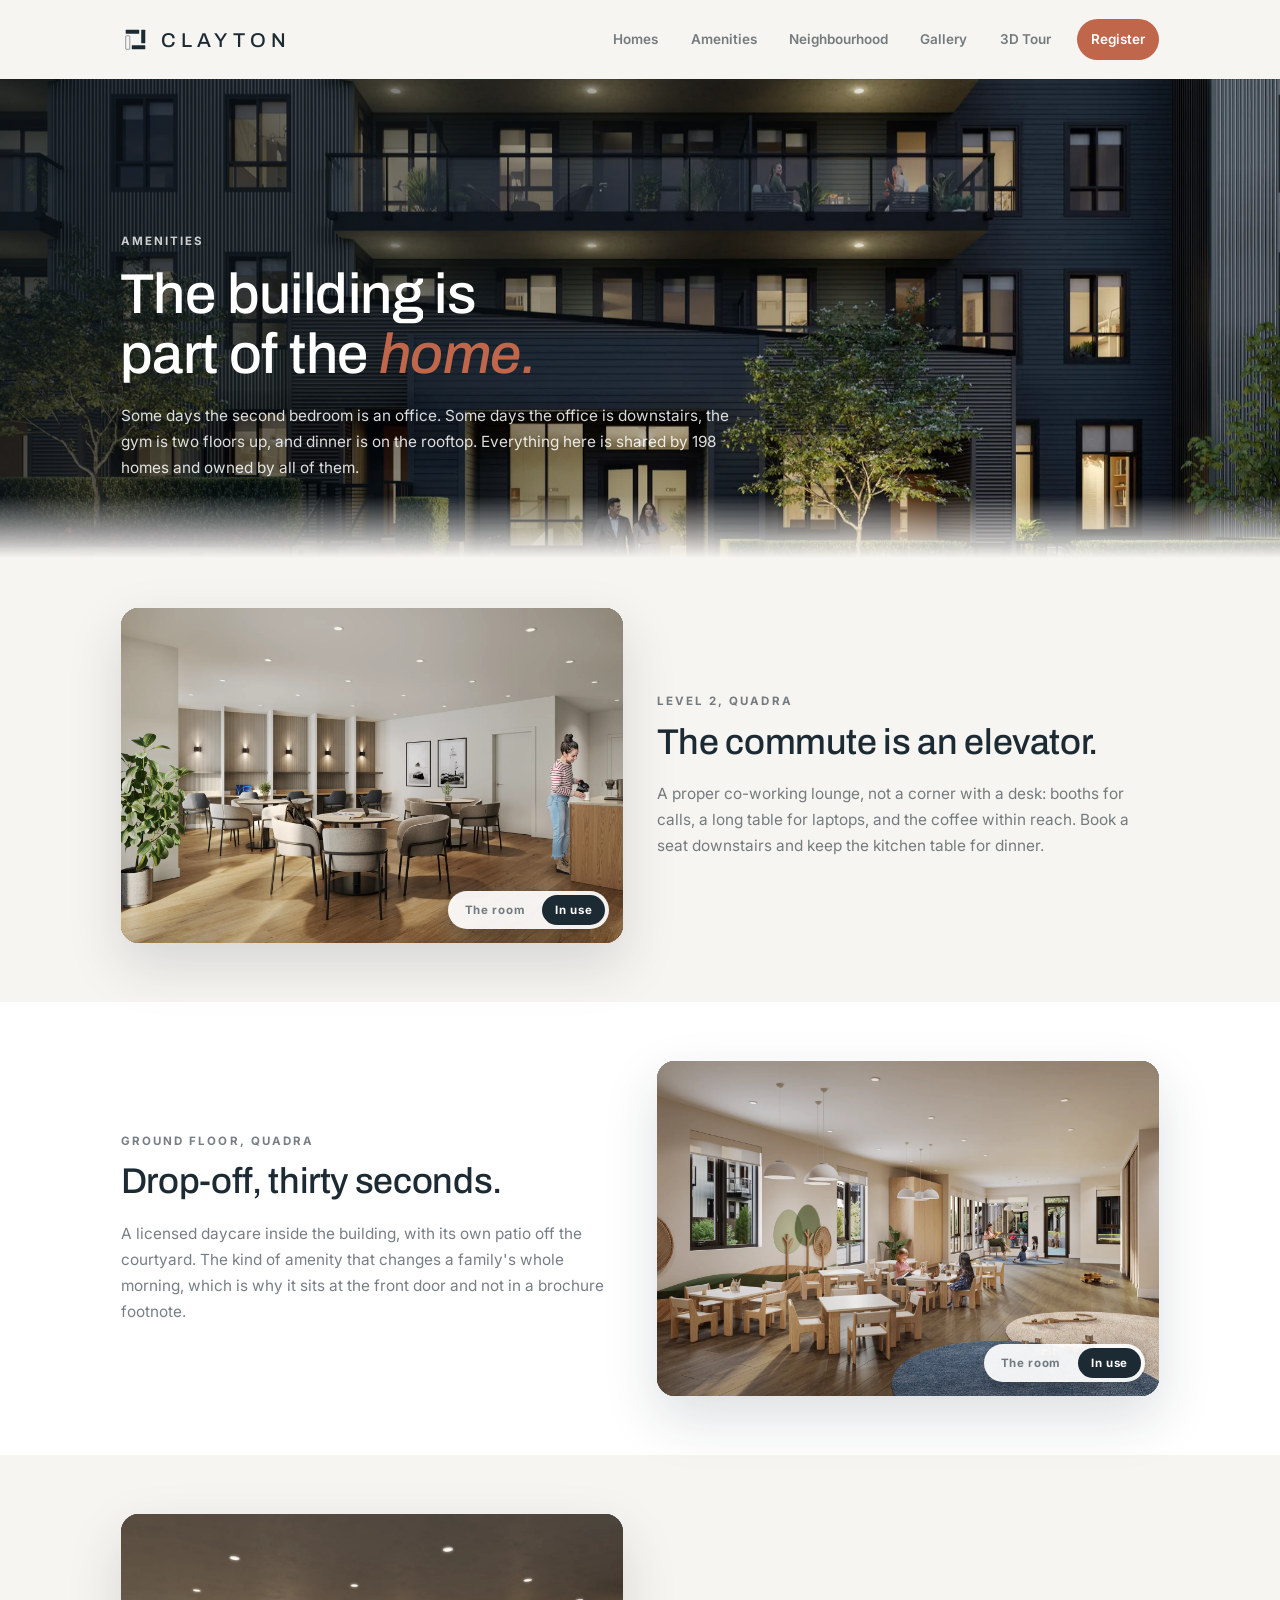
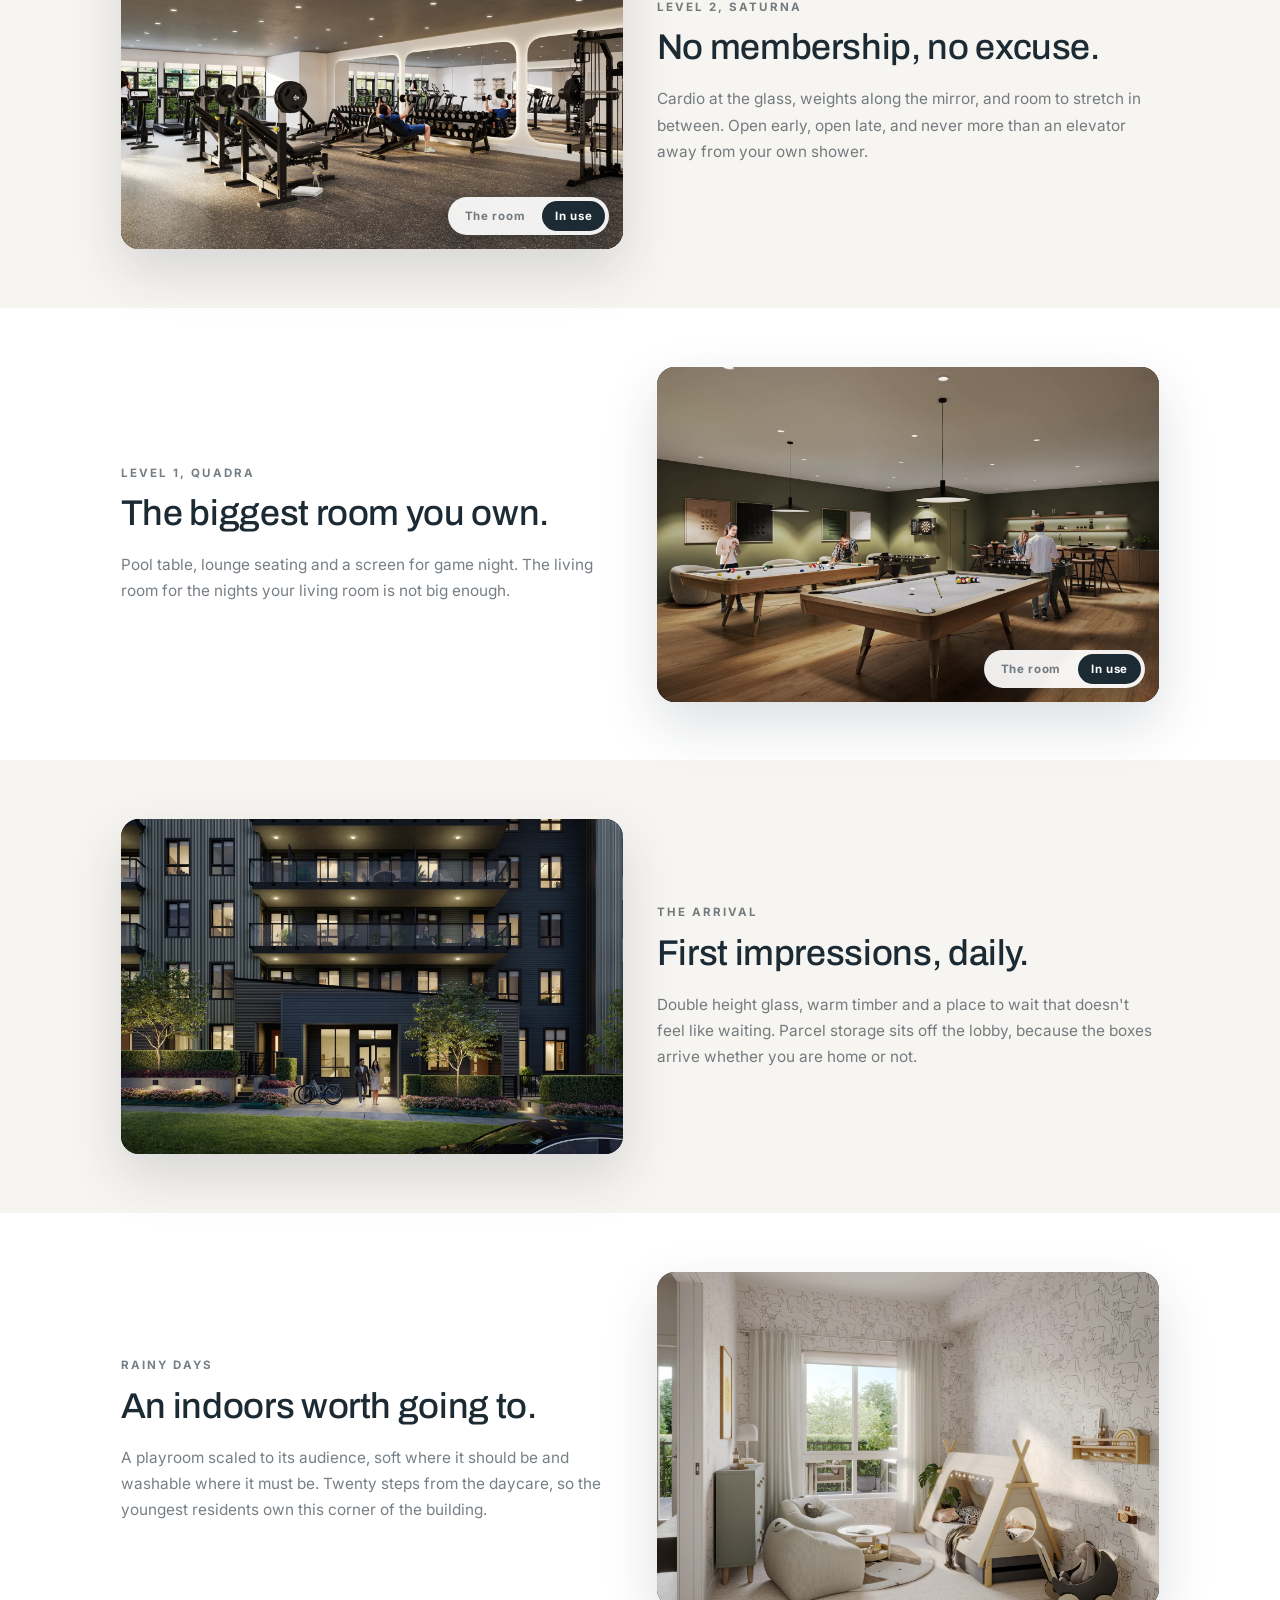
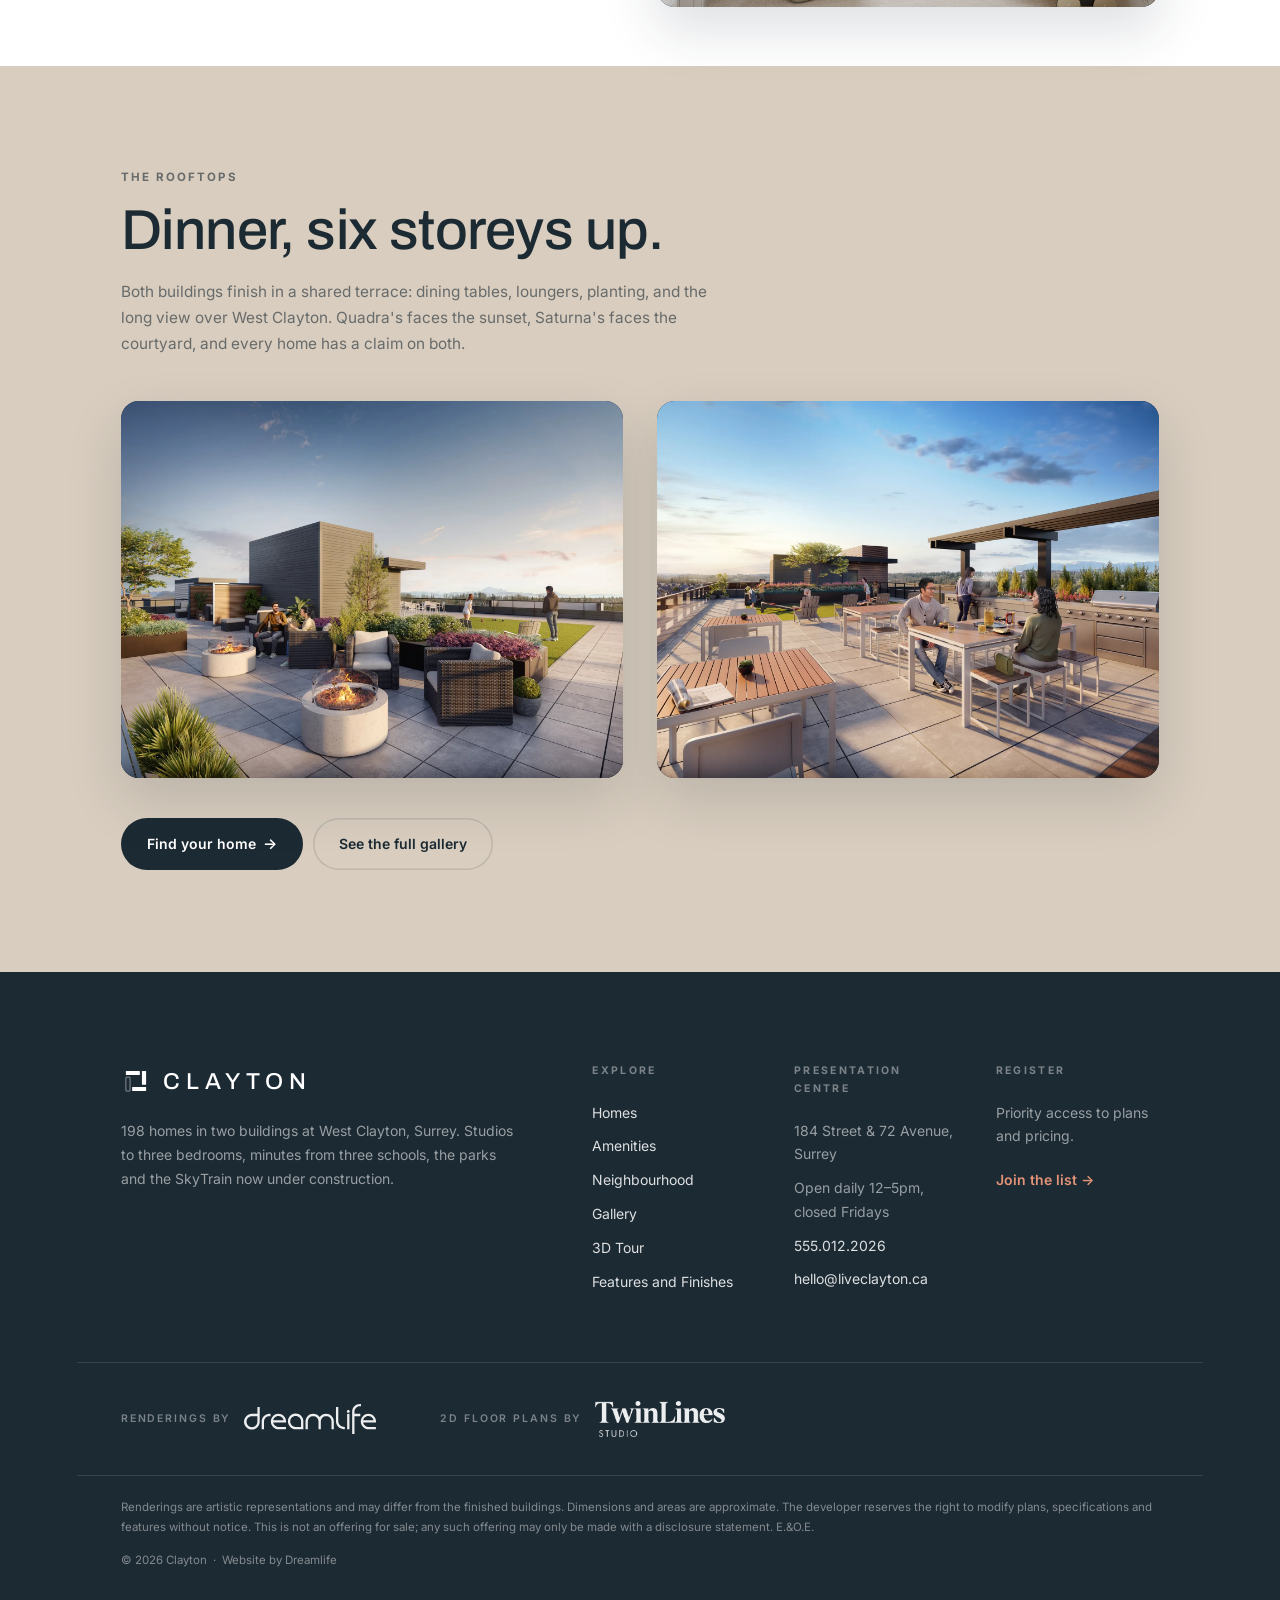
==== amenities.html @ 1366fb82 "Phone: the floorplate comes back, without the writing on it Two fixes in one. The faded aerial was s" ====
<!DOCTYPE html>
<html lang="en">
<head>
<meta charset="utf-8">
<meta name="viewport" content="width=device-width,initial-scale=1">
<title>Amenities | Clayton</title>
<meta name="description" content="Co-working lounge, daycare, fitness studio, games room and two rooftop terraces, all inside Clayton.">
<link rel="preconnect" href="https://fonts.googleapis.com">
<link rel="preconnect" href="https://fonts.gstatic.com" crossorigin>
<link href="https://fonts.googleapis.com/css2?family=Archivo:wght@400;500;600&family=Inter:wght@400;500;600;700&display=swap" rel="stylesheet">
<link rel="stylesheet" href="assets/site.css?v=20260902g">
<link rel="stylesheet" href="assets/anim.css?v=20260902g">
<style>
.pagehead{padding:clamp(44px,6vw,80px) 0 0}

/* ---- an amenity band ----
   Image on one side, words on the other, sides alternating so the page breathes.
   Where the render exists with and without people, a switch sits on the image:
   the empty room shows the architecture, the peopled one shows the life, and a
   buyer wants both answers. */
.am{padding-block:clamp(36px,4.6vw,64px)}
.am .grid2{align-items:center}
.am.flip .grid2>figure{order:2}
.am figure{margin:0;position:relative}
.am figure img{width:100%;aspect-ratio:3/2;object-fit:cover;display:block}
.am figure .b{position:absolute;inset:0;opacity:0;transition:opacity .45s ease}
.am figure.peopled .b{opacity:1}
.pswitch{position:absolute;right:14px;bottom:14px;z-index:2;display:inline-flex;gap:4px;
         background:rgba(255,255,255,.92);border-radius:999px;padding:4px;
         box-shadow:0 6px 20px rgba(12,20,26,.3)}
.pswitch button{border:0;background:transparent;cursor:pointer;font-family:'Inter',sans-serif;
                font-size:11.5px;font-weight:700;letter-spacing:.06em;color:var(--muted);
                padding:8px 13px;border-radius:999px;transition:background .25s ease,color .25s ease}
.pswitch button.on{background:var(--ink);color:#fff}
.am h2{font-size:clamp(24px,2.8vw,44px);line-height:1.1;margin:12px 0 0}
.am p{max-width:52ch}
@media(max-width:900px){.am.flip .grid2>figure{order:0}}
.am figure img{cursor:zoom-in}

/* ---- the paired lightbox ----
   Same dark room as the shared lightbox, but the stage holds both images of a
   pair stacked, with the same switch riding along, so the big view answers the
   same two questions as the small one. */
.pairbox{position:relative;max-width:min(94vw,1560px)}
.pairbox img{max-width:100%;max-height:calc(100vh - 170px);width:auto;height:auto;
             border-radius:8px;box-shadow:0 30px 80px rgba(0,0,0,.5);cursor:default}
.pairbox .pb{position:absolute;inset:0;opacity:0;transition:opacity .45s ease}
.pairbox.peopled .pb{opacity:1}
.pairbox .pswitch{right:16px;bottom:16px}
</style>
<script>
/* Which parts of this page the motion layer should take over. Heroes keep
   their own entrance, so the splitter is told to leave them alone. */
window.AX_CONFIG = {
  heads: "h1, h2, .title",
  skip:  ".hero-copy, .ax-skip, .lb, .vr-plan, .viewer",
  figs:  ".frame, .am figure, .tile",
  stats: ".stat b",
  ups:   "[data-up]",
  lifts: ".door, .bcard, .walk, .vr-card",
  curtain: false
};
</script>
</head>
<body>
<!-- shared page head and nav, spliced into each page by the build step so the
     markup stays identical everywhere without a template engine -->
<nav class="nav static">
  <div class="nav-in">
    <a class="brand" href="index.html">
      <svg viewBox="0 0 86 86" fill="currentColor" aria-hidden="true">
        <rect x="14" y="14" width="40" height="12" rx="1.5"/>
        <rect x="60" y="14" width="12" height="40" rx="1.5"/>
        <rect x="32" y="60" width="40" height="12" rx="1.5"/>
        <rect x="14" y="32" width="12" height="40" rx="1.5"
              fill="none" stroke="currentColor" stroke-width="2.4" opacity=".55"/>
      </svg>
      CLAYTON
    </a>
    <div class="nav-links">
      <a href="homes.html">Homes</a>
      <a href="amenities.html">Amenities</a>
      <a href="neighbourhood.html">Neighbourhood</a>
      <a href="gallery.html">Gallery</a>
      <a href="tour.html">3D Tour</a>
      <a class="cta" href="index.html#register">Register</a>
    </div>
    <button class="navbtn" id="navBtn" type="button"
            aria-expanded="false" aria-controls="navMenu" aria-label="Menu"><span></span><span></span></button>
  </div>
  <div class="navmenu" id="navMenu">
    <a href="homes.html">Homes</a>
    <a href="amenities.html">Amenities</a>
    <a href="neighbourhood.html">Neighbourhood</a>
    <a href="gallery.html">Gallery</a>
    <a href="tour.html">3D Tour</a>
    <p class="m-foot">Presentation Centre<br>184 Street &amp; 72 Avenue, Surrey<br>
       Open daily 12&ndash;5pm, closed Fridays</p>
  </div>
</nav>

<header class="pagehead has-media">
  <div class="ph-media" data-par="0.16"><img src="assets/img/Clayton_Lobby_fr.webp?v=20260902g" alt="The lobby at Clayton"></div>
  <div class="ph-veil"></div>
  <div class="wrap ph-in">
    <div class="kicker">Amenities</div>
    <h1 class="title display">The building is<br>part of the <i>home.</i></h1>
    <p class="lead reveal d2">Some days the second bedroom is an office. Some days the office is
       downstairs, the gym is two floors up, and dinner is on the rooftop. Everything here is
       shared by 198 homes and owned by all of them.</p>
  </div>
</header>

<!-- co-working -->
<section class="am" style="padding-top:clamp(30px,4vw,50px)">
  <div class="wrap grid2">
    <figure class="frame reveal peopled" data-pair>
      <img class="a" src="assets/img/Clayton_CoWorking_fr.webp?v=20260902g" alt="The co-working lounge" loading="lazy">
      <img class="b" src="assets/img/Clayton_CoWorking_fr_people.webp?v=20260902g" alt="The co-working lounge in use">
      <div class="pswitch" role="group" aria-label="Show the room with or without people">
        <button type="button" data-mode="empty">The room</button>
        <button type="button" class="on" data-mode="people">In use</button>
      </div>
    </figure>
    <div>
      <div class="kicker reveal">Level 2, Quadra</div>
      <h2 class="display reveal d1">The commute is an elevator.</h2>
      <p class="lead reveal d2">A proper co-working lounge, not a corner with a desk: booths for
         calls, a long table for laptops, and the coffee within reach. Book a seat downstairs
         and keep the kitchen table for dinner.</p>
    </div>
  </div>
</section>

<!-- daycare -->
<section class="am flip" style="background:#fff">
  <div class="wrap grid2">
    <figure class="frame reveal peopled" data-pair>
      <img class="a" src="assets/img/Clayton_Daycare_fr.webp?v=20260902g" alt="The daycare" loading="lazy">
      <img class="b" src="assets/img/Clayton_Daycare_fr_people.webp?v=20260902g" alt="The daycare in use">
      <div class="pswitch" role="group" aria-label="Show the room with or without people">
        <button type="button" data-mode="empty">The room</button>
        <button type="button" class="on" data-mode="people">In use</button>
      </div>
    </figure>
    <div>
      <div class="kicker reveal">Ground floor, Quadra</div>
      <h2 class="display reveal d1">Drop-off, thirty seconds.</h2>
      <p class="lead reveal d2">A licensed daycare inside the building, with its own patio off
         the courtyard. The kind of amenity that changes a family's whole morning, which is why
         it sits at the front door and not in a brochure footnote.</p>
    </div>
  </div>
</section>

<!-- fitness -->
<section class="am">
  <div class="wrap grid2">
    <figure class="frame reveal peopled" data-pair>
      <img class="a" src="assets/img/Clayton_Fitness_fr.webp?v=20260902g" alt="The fitness studio" loading="lazy">
      <img class="b" src="assets/img/Clayton_Fitness_fr_people.webp?v=20260902g" alt="The fitness studio in use">
      <div class="pswitch" role="group" aria-label="Show the room with or without people">
        <button type="button" data-mode="empty">The room</button>
        <button type="button" class="on" data-mode="people">In use</button>
      </div>
    </figure>
    <div>
      <div class="kicker reveal">Level 2, Saturna</div>
      <h2 class="display reveal d1">No membership, no excuse.</h2>
      <p class="lead reveal d2">Cardio at the glass, weights along the mirror, and room to
         stretch in between. Open early, open late, and never more than an elevator away from
         your own shower.</p>
    </div>
  </div>
</section>

<!-- games room -->
<section class="am flip" style="background:#fff">
  <div class="wrap grid2">
    <figure class="frame reveal peopled" data-pair>
      <img class="a" src="assets/img/Clayton_GamesRoom_fr.webp?v=20260902g" alt="The games room" loading="lazy">
      <img class="b" src="assets/img/Clayton_GamesRoom_fr_people.webp?v=20260902g" alt="The games room in use">
      <div class="pswitch" role="group" aria-label="Show the room with or without people">
        <button type="button" data-mode="empty">The room</button>
        <button type="button" class="on" data-mode="people">In use</button>
      </div>
    </figure>
    <div>
      <div class="kicker reveal">Level 1, Quadra</div>
      <h2 class="display reveal d1">The biggest room you own.</h2>
      <p class="lead reveal d2">Pool table, lounge seating and a screen for game night. The
         living room for the nights your living room is not big enough.</p>
    </div>
  </div>
</section>

<!-- lobby and kids room, no pairs -->
<section class="am">
  <div class="wrap grid2">
    <figure class="frame reveal" data-lightbox data-title="The lobby"
            data-full="assets/img/Clayton_Lobby_fr.webp?v=20260902g">
      <img src="assets/img/Clayton_Lobby_fr.webp?v=20260902g" alt="The lobby" loading="lazy">
    </figure>
    <div>
      <div class="kicker reveal">The arrival</div>
      <h2 class="display reveal d1">First impressions, daily.</h2>
      <p class="lead reveal d2">Double height glass, warm timber and a place to wait that
         doesn't feel like waiting. Parcel storage sits off the lobby, because the boxes
         arrive whether you are home or not.</p>
    </div>
  </div>
</section>

<section class="am flip" style="background:#fff">
  <div class="wrap grid2">
    <figure class="frame reveal" data-lightbox data-title="The kids room"
            data-full="assets/img/Clayton_KidsRoom_fr.webp?v=20260902g">
      <img src="assets/img/Clayton_KidsRoom_fr.webp?v=20260902g" alt="The kids room" loading="lazy">
    </figure>
    <div>
      <div class="kicker reveal">Rainy days</div>
      <h2 class="display reveal d1">An indoors worth going to.</h2>
      <p class="lead reveal d2">A playroom scaled to its audience, soft where it should be and
         washable where it must be. Twenty steps from the daycare, so the youngest residents
         own this corner of the building.</p>
    </div>
  </div>
</section>

<!-- rooftops -->
<section style="background:var(--sand)">
  <div class="wrap">
    <div class="kicker reveal">The rooftops</div>
    <h2 class="title display reveal d1">Dinner, six storeys up.</h2>
    <p class="lead reveal d2">Both buildings finish in a shared terrace: dining tables, loungers,
       planting, and the long view over West Clayton. Quadra's faces the sunset, Saturna's faces
       the courtyard, and every home has a claim on both.</p>
    <div class="grid2" style="margin-top:clamp(26px,3.4vw,44px)">
      <figure class="frame reveal" style="margin:0" data-lightbox data-title="Quadra rooftop"
              data-full="assets/img/Clayton_Rooftop_Building_A_View1_fr.webp?v=20260902g">
        <img src="assets/img/Clayton_Rooftop_Building_A_View1_fr.webp?v=20260902g" alt="Quadra rooftop terrace" loading="lazy">
      </figure>
      <figure class="frame reveal d1" style="margin:0" data-lightbox data-title="Saturna rooftop"
              data-full="assets/img/Clayton_Rooftop_Building_B_View1_fr.webp?v=20260902g">
        <img src="assets/img/Clayton_Rooftop_Building_B_View1_fr.webp?v=20260902g" alt="Saturna rooftop terrace" loading="lazy">
      </figure>
    </div>
    <div class="hero-ctas reveal d2" style="margin-top:clamp(26px,3.4vw,40px)">
      <a class="btn btn-dark" href="homes.html">Find your home <span class="arr">&#8594;</span></a>
      <a class="btn btn-line" href="gallery.html">See the full gallery</a>
    </div>
  </div>
</section>

<footer>
  <div class="wrap f-top">
    <div class="f-brand">
      <a class="brand" href="index.html">
        <svg viewBox="0 0 86 86" fill="currentColor" aria-hidden="true">
          <rect x="14" y="14" width="40" height="12" rx="1.5"/>
          <rect x="60" y="14" width="12" height="40" rx="1.5"/>
          <rect x="32" y="60" width="40" height="12" rx="1.5"/>
          <rect x="14" y="32" width="12" height="40" rx="1.5"
                fill="none" stroke="currentColor" stroke-width="2.4" opacity=".55"/>
        </svg>
        CLAYTON
      </a>
      <p>198 homes in two buildings at West Clayton, Surrey. Studios to three bedrooms,
         minutes from three schools, the parks and the SkyTrain now under construction.</p>
    </div>
    <nav class="f-cols" aria-label="Footer">
      <div>
        <h4>Explore</h4>
        <a href="homes.html">Homes</a>
        <a href="amenities.html">Amenities</a>
        <a href="neighbourhood.html">Neighbourhood</a>
        <a href="gallery.html">Gallery</a>
        <a href="tour.html">3D Tour</a>
        <a href="features.html" target="_blank" rel="noopener">Features and Finishes</a>
      </div>
      <div>
        <h4>Presentation Centre</h4>
        <span>184 Street &amp; 72 Avenue, Surrey</span>
        <span>Open daily 12&ndash;5pm, closed Fridays</span>
        <a href="tel:5550122026">555.012.2026</a>
        <a href="mailto:hello@liveclayton.ca">hello@liveclayton.ca</a>
      </div>
      <div>
        <h4>Register</h4>
        <span>Priority access to plans and pricing.</span>
        <a class="f-cta" href="index.html#register">Join the list &rarr;</a>
      </div>
    </nav>
  </div>

  <div class="wrap f-credits">
    <span class="credit">
      <small>Renderings by</small>
      <a href="https://dreamlife.org" target="_blank" rel="noopener">
        <img class="mk dl" src="assets/logos/dreamlife-white.svg" alt="Dreamlife" width="387" height="87">
      </a>
    </span>
    <span class="credit">
      <small>2D floor plans by</small>
      <img class="mk tl" src="assets/logos/twinlines-white.png" alt="TwinLines Studio" width="820" height="225">
    </span>
  </div>

  <div class="wrap f-legal">
    <p>Renderings are artistic representations and may differ from the finished buildings.
       Dimensions and areas are approximate. The developer reserves the right to modify plans,
       specifications and features without notice. This is not an offering for sale; any such
       offering may only be made with a disclosure statement. E.&amp;O.E.</p>
    <p class="f-copy">&copy; 2026 Clayton &nbsp;&#183;&nbsp; Website by Dreamlife</p>
  </div>
</footer>

<script src="assets/site.js?v=20260902g"></script>
<script src="assets/anim.js?v=20260902g" defer></script>
<script>
/* The people switch. Two stacked images per figure and a crossfade between
   them, so the camera never moves and only the life appears. */
function setMode(fig, mode){
  fig.classList.toggle("peopled", mode === "people");
  fig.querySelectorAll(":scope > .pswitch button, :scope .pswitch button").forEach(b =>
    b.classList.toggle("on", b.dataset.mode === mode));
}
document.querySelectorAll("[data-pair]").forEach(fig => {
  fig.querySelectorAll(".pswitch button").forEach(btn => {
    btn.addEventListener("click", () => setMode(fig, btn.dataset.mode));
  });
});

/* Big view for the pairs. One overlay reused for every pair; the switch inside
   stays in step with the one on the page, so closing never loses your choice. */
(function(){
  const ov = document.createElement("div");
  ov.className = "lb";
  ov.innerHTML = `
    <button class="lb-close" aria-label="Close">&#10005;</button>
    <div class="lb-stage"><div class="pairbox" id="pairbox">
      <img class="pa" alt=""><img class="pb" alt="" aria-hidden="true">
      <div class="pswitch" role="group" aria-label="Show the room with or without people">
        <button type="button" data-mode="empty">The room</button>
        <button type="button" data-mode="people">In use</button>
      </div>
    </div></div>
    <div class="lb-bar"><div class="lb-cap"><b id="pairCap"></b></div></div>`;
  document.body.appendChild(ov);
  const box = ov.querySelector("#pairbox");
  let src = null;

  const sync = mode => { setMode(box, mode); if (src) setMode(src, mode); };
  box.querySelectorAll(".pswitch button").forEach(btn =>
    btn.addEventListener("click", e => { e.stopPropagation(); sync(btn.dataset.mode); }));

  function open(fig){
    src = fig;
    box.querySelector(".pa").src = fig.querySelector("img.a").src;
    box.querySelector(".pb").src = fig.querySelector("img.b").src;
    ov.querySelector("#pairCap").textContent = fig.querySelector("img.a").alt;
    setMode(box, fig.classList.contains("peopled") ? "people" : "empty");
    ov.classList.add("open");
    requestAnimationFrame(() => ov.classList.add("show"));
    document.body.style.overflow = "hidden";
  }
  function close(){
    ov.classList.remove("show");
    setTimeout(() => ov.classList.remove("open"), 300);
    document.body.style.overflow = "";
  }
  ov.addEventListener("click", e => {
    if (e.target === ov || e.target.classList.contains("lb-stage") ||
        e.target.classList.contains("lb-close")) close();
  });
  document.addEventListener("keydown", e => {
    if (e.key === "Escape" && ov.classList.contains("open")) close();
  });
  document.querySelectorAll("[data-pair]").forEach(fig => {
    fig.addEventListener("click", e => {
      if (e.target.closest(".pswitch")) return;
      open(fig);
    });
  });
})();
</script>
</body>
</html>
---- assets/site.css ----
/* ============================================================
   Clayton, shared styles.
   Ink, sky, sand, clay and paper, the palette pulled from the renders
   themselves so the interface never argues with the photography.
   ============================================================ */
:root{
  --ink:#1C2A33; --sky:#8FB4C6; --sand:#D8CDBE; --clay:#C0664A; --paper:#F7F5F1;
  --line:rgba(28,42,51,.14); --muted:rgba(28,42,51,.60);
  --band:clamp(64px,8vw,120px);
  --ease:cubic-bezier(.22,.7,.24,1);
}
*{box-sizing:border-box}
html{scroll-behavior:smooth}
body{margin:0;background:var(--paper);color:var(--ink);
     font-family:'Inter',-apple-system,sans-serif;-webkit-font-smoothing:antialiased;
     font-size:16px;line-height:1.6}
img{max-width:100%;display:block}
a{color:inherit}

/* The shell grows with the monitor instead of freezing at laptop width: capped
   as a share of the viewport so a 27 inch screen gets a wide page, not a
   centered column with acres of paper around it. */
.wrap{max-width:min(1560px,88vw);margin:0 auto;padding:0 clamp(18px,4vw,44px)}
@media(max-width:900px){.wrap{max-width:none}}
section{padding-block:var(--band)}

.display{font-family:'Archivo',sans-serif;font-weight:500;letter-spacing:-.01em}
.kicker{font-size:11.5px;font-weight:700;letter-spacing:.18em;text-transform:uppercase;color:var(--muted)}
.title{font-size:clamp(30px,4.4vw,74px);line-height:1.05;margin:14px 0 0}
.title i{font-style:italic;color:var(--clay)}
.lead{max-width:62ch;color:var(--muted);font-size:clamp(15px,1.2vw,20px);line-height:1.7;margin:18px 0 0}

/* ---- nav ----
   Transparent over the hero, paper below it. One bar for the whole site. */
.nav{position:fixed;inset:0 0 auto 0;z-index:50;
      transition:background .35s ease,box-shadow .35s ease,transform .4s var(--ease)}
/* Out of the way going down, back on the way up. A fixed bar costs the top of
   every screen for the whole visit, and on a site that is mostly full-bleed
   renders that is the part worth giving back. Scrolling up is what looking for
   the menu looks like, so that is the gesture that returns it. */
.nav.away{transform:translateY(-100%)}
@media(prefers-reduced-motion:reduce){
  /* Sliding chrome is exactly what this preference is asking us not to do, and
     snapping it away without the motion is worse than leaving it. */
  .nav{transition:background .35s ease,box-shadow .35s ease}
  .nav.away{transform:none}
}
.nav.solid{background:rgba(247,245,241,.92);backdrop-filter:blur(12px);
           box-shadow:0 1px 0 var(--line)}
/* Above the panel, so the bar keeps its brand and its Register button while the
   menu is open and the X reads as part of the same row rather than floating. */
.nav-in{position:relative;z-index:2;max-width:min(1560px,88vw);margin:0 auto;
        padding:clamp(18px,1.5vw,26px) clamp(18px,4vw,44px);
        display:flex;align-items:center;gap:26px}
@media(max-width:900px){.nav-in{max-width:none}}
.brand{display:flex;align-items:center;gap:.55em;text-decoration:none;color:#fff;
       font-family:'Archivo',sans-serif;font-weight:500;
       font-size:clamp(20px,1.45vw,27px);letter-spacing:.26em}
.brand svg{width:1.45em;height:1.45em}
.nav.solid .brand{color:var(--ink)}
.nav-links{display:flex;gap:4px;margin-left:auto;align-items:center}
.nav-links a{text-decoration:none;font-weight:600;color:rgba(255,255,255,.85);
             font-size:clamp(13.5px,.95vw,16.5px);padding:.72em 1.05em;
             border-radius:999px;transition:color .2s ease,background .2s ease}
.nav.solid .nav-links a{color:var(--muted)}
.nav-links a:hover{color:#fff;background:rgba(255,255,255,.14)}
.nav.solid .nav-links a:hover{color:var(--ink);background:rgba(28,42,51,.07)}
.nav-links a.on{color:#fff;background:rgba(255,255,255,.18)}
.nav.solid .nav-links a.on{color:var(--ink);background:rgba(28,42,51,.09)}
.nav-links a.cta{background:var(--clay);color:#fff;margin-left:8px}
.nav-links a.cta:hover{background:#A9552F;color:#fff}
/* Pages with no hero start the bar solid from the first pixel. */
.nav.static{position:sticky;background:var(--paper);box-shadow:0 1px 0 var(--line)}
.nav.static .brand{color:var(--ink)}
.nav.static .nav-links a{color:var(--muted)}
.nav.static .nav-links a:hover{color:var(--ink);background:rgba(28,42,51,.07)}
.nav.static .nav-links a.on{color:var(--ink);background:rgba(28,42,51,.09)}
.nav.static .nav-links a.cta{color:#fff}

@media(max-width:900px){
  .nav-links a{padding:8px 9px;font-size:12px}
  .brand{font-size:16px;letter-spacing:.2em}
}

/* ---- mobile menu ----
   Below this width the five links stop fitting beside the brand, so they move
   into a panel. Register stays in the bar: it is the one action worth a tap
   without opening anything first. */
.navbtn{display:none;margin-left:10px;width:40px;height:40px;padding:0;border:0;
        background:none;cursor:pointer;position:relative;z-index:2;
        border-radius:999px;transition:background .2s ease}
.navbtn span{position:absolute;left:11px;width:18px;height:2px;border-radius:2px;
             background:#fff;transition:transform .3s var(--ease),opacity .2s ease}
.navbtn span:nth-child(1){top:16px}
.navbtn span:nth-child(2){top:22px}
.nav.solid .navbtn span,.nav.static .navbtn span{background:var(--ink)}
.navbtn:hover{background:rgba(255,255,255,.14)}
.nav.solid .navbtn:hover,.nav.static .navbtn:hover{background:rgba(28,42,51,.07)}
/* Open: the two bars cross. Both are pinned to the same line first so the X is
   centred rather than hinged off one of them. */
/* Over the panel everything in the bar is on paper, including on the home page
   where the bar is otherwise white type over the hero. */
.nav.menu-open .navbtn span{background:var(--ink)}
.nav.menu-open .brand{color:var(--ink)}
.nav.menu-open .nav-links a:not(.cta){color:var(--muted)}
.nav.menu-open .navbtn span:nth-child(1){transform:translateY(3px) rotate(45deg)}
.nav.menu-open .navbtn span:nth-child(2){transform:translateY(-3px) rotate(-45deg)}

.navmenu{position:fixed;inset:0;z-index:-1;background:var(--paper);
         display:flex;flex-direction:column;justify-content:center;
         padding:0 clamp(24px,7vw,48px);
         opacity:0;visibility:hidden;
         transition:opacity .32s ease,visibility .32s}
.nav.menu-open .navmenu{opacity:1;visibility:visible;z-index:1}
.navmenu a{display:block;text-decoration:none;color:var(--ink);
           font-size:clamp(26px,8vw,40px);line-height:1.28;letter-spacing:-.01em;
           padding:9px 0;border-bottom:1px solid var(--line);
           opacity:0;transform:translateY(14px);
           transition:opacity .4s ease,transform .5s var(--ease),color .2s ease}
.navmenu a:last-child{border-bottom:0}
.navmenu a.on{color:var(--clay)}
.nav.menu-open .navmenu a{opacity:1;transform:none}
/* Staggered so the list reads as it arrives instead of landing all at once. */
.nav.menu-open .navmenu a:nth-child(1){transition-delay:.05s}
.nav.menu-open .navmenu a:nth-child(2){transition-delay:.10s}
.nav.menu-open .navmenu a:nth-child(3){transition-delay:.15s}
.nav.menu-open .navmenu a:nth-child(4){transition-delay:.20s}
.nav.menu-open .navmenu a:nth-child(5){transition-delay:.25s}
.navmenu .m-foot{margin-top:clamp(28px,6vw,44px);font-size:13.5px;color:var(--muted);
                 line-height:1.7;opacity:0;transition:opacity .4s ease .3s}
.nav.menu-open .navmenu .m-foot{opacity:1}

@media(max-width:760px){
  .nav-links a:not(.cta){display:none}
  .navbtn{display:block}
}
@media(prefers-reduced-motion:reduce){
  .navmenu a{transform:none}
  .navbtn span{transition:none}
}

/* ---- hero ---- */
.hero{position:relative;height:100svh;min-height:560px;overflow:hidden;background:var(--ink)}
.hero img{width:100%;height:100%;object-fit:cover}
/* The copy sits over whatever the render happens to show, and this one is a
   pale building in daylight. The veil leans harder on the bottom third, where
   the words are, and stays out of the sky. */
.hero-veil{position:absolute;inset:0;
           background:linear-gradient(to top,rgba(12,20,26,.82) 0%,rgba(12,20,26,.55) 26%,
                                      rgba(12,20,26,.12) 52%,rgba(12,20,26,.28) 100%)}
.hero-copy{position:absolute;left:0;right:0;bottom:clamp(40px,8vh,90px);color:#fff}
.hero-copy .kicker{color:rgba(255,255,255,.72)}
/* The negative margin is set from script, per headline: a big display capital
   carries its own side bearing, so a title left-aligned by its box looks
   indented next to the small caps above it. See optical() in site.js. */
.hero-copy h1{font-size:clamp(40px,7vw,132px);line-height:1;margin:14px 0 0;color:#fff}
.hero-copy p{max-width:52ch;color:rgba(255,255,255,.85);font-size:clamp(15px,1.25vw,21px);
             line-height:1.65;margin:18px 0 0}
.hero-ctas{display:flex;gap:10px;margin-top:26px;flex-wrap:wrap}

/* em padding, so the buttons scale together with their type on big screens */
.btn{display:inline-flex;align-items:center;gap:.55em;text-decoration:none;cursor:pointer;
     border:0;border-radius:999px;padding:1em 1.85em;font-family:'Inter',sans-serif;
     font-size:clamp(14px,.95vw,17px);font-weight:600;
     transition:transform .25s var(--ease),background .25s ease,color .25s ease}
.btn:hover{transform:translateY(-2px)}
.btn-clay{background:var(--clay);color:#fff}
.btn-clay:hover{background:#A9552F}
.btn-ghost{background:rgba(255,255,255,.14);color:#fff;backdrop-filter:blur(6px)}
.btn-ghost:hover{background:rgba(255,255,255,.24)}
.btn-dark{background:var(--ink);color:#fff}
.btn-dark:hover{background:#0E1820}
.btn-line{background:transparent;color:var(--ink);box-shadow:inset 0 0 0 1.5px var(--line)}
.btn-line:hover{box-shadow:inset 0 0 0 1.5px var(--ink)}
.arr{font-size:15px;transition:transform .25s var(--ease)}
.btn:hover .arr{transform:translateX(3px)}

/* ---- reveal on scroll ---- */
.reveal{opacity:0;transform:translateY(22px);
        transition:opacity .7s var(--ease),transform .7s var(--ease)}
.reveal.in{opacity:1;transform:none}
.d1{transition-delay:.08s}.d2{transition-delay:.16s}.d3{transition-delay:.24s}

/* ---- shared cards and figures ---- */
.frame{border-radius:18px;overflow:hidden;background:var(--ink);
       box-shadow:0 22px 54px rgba(28,42,51,.15)}
.grid2{display:grid;grid-template-columns:1fr 1fr;gap:clamp(18px,2.6vw,36px);align-items:center}
.grid3{display:grid;grid-template-columns:repeat(3,1fr);gap:clamp(14px,2vw,26px)}
@media(max-width:900px){.grid2,.grid3{grid-template-columns:1fr}}

.stat-row{display:flex;gap:clamp(26px,5vw,72px);flex-wrap:wrap;margin-top:clamp(28px,3.4vw,44px)}
.stat b{display:block;font-family:'Archivo',sans-serif;font-weight:500;
        font-size:clamp(30px,3.4vw,46px);line-height:1}
.stat span{display:block;margin-top:6px;font-size:12.5px;font-weight:600;
           letter-spacing:.1em;text-transform:uppercase;color:var(--muted)}

/* ---- footer ----
   Three bands, same recipe as Culmena and Victoria Haus: brand and navigation,
   then the studio credits with both marks, then the legal line. */
footer{background:var(--ink);color:rgba(255,255,255,.7);font-size:14px;line-height:1.7;
       padding-block:clamp(56px,7vw,96px) clamp(26px,3vw,40px)}
footer a{color:rgba(255,255,255,.85);text-decoration:none;transition:color .3s}
footer a:hover{color:#fff}

.f-top{display:grid;grid-template-columns:1.15fr 1.6fr;gap:clamp(36px,5vw,90px)}
.f-brand .brand{color:#fff;font-size:clamp(20px,1.8vw,26px)}
.f-brand .brand svg{width:30px;height:30px}
.f-brand p{margin:18px 0 0;max-width:44ch;color:rgba(255,255,255,.55)}

.f-cols{display:grid;grid-template-columns:repeat(3,1fr);gap:clamp(22px,3vw,44px)}
.f-cols h4{font-size:10.5px;font-weight:700;letter-spacing:.22em;text-transform:uppercase;
           color:rgba(255,255,255,.42);margin:0 0 16px}
.f-cols a,.f-cols span{display:block;padding:5px 0;font-size:14px}
.f-cols span{color:rgba(255,255,255,.55)}
.f-cta{margin-top:10px;font-weight:600;color:#E39377 !important}
.f-cta:hover{color:#fff !important}

/* Both marks are sized off their wordmark, not their box: Twinlines carries
   STUDIO underneath, so equal box heights would leave its name a third smaller.
   Ratios measured on the artwork, same as the other two sites. */
.f-credits{--mark:22px;
  margin-top:clamp(44px,5vw,72px);padding-top:clamp(26px,3vw,38px);
  border-top:1px solid rgba(255,255,255,.12);
  display:flex;align-items:center;gap:clamp(28px,5vw,72px);flex-wrap:wrap}
.credit{display:flex;align-items:center;gap:14px}
.credit small{font-size:10.5px;font-weight:600;letter-spacing:.18em;text-transform:uppercase;
              color:rgba(255,255,255,.42);white-space:nowrap}
.credit .mk{display:block;width:auto;opacity:.92;transition:opacity .3s}
.credit a:hover .mk{opacity:1}
.credit .mk.dl{height:calc(var(--mark) * 1.35)}
.credit .mk.tl{height:calc(var(--mark) * 1.619)}
.f-demo{margin-left:auto}

.f-legal{margin-top:clamp(26px,3vw,38px);padding-top:22px;
         border-top:1px solid rgba(255,255,255,.12);
         display:flex;justify-content:space-between;align-items:baseline;gap:14px 40px;
         flex-wrap:wrap;font-size:11.5px;line-height:1.7;color:rgba(255,255,255,.45)}
.f-legal p{margin:0;flex:1 1 auto}
.f-copy{white-space:nowrap}

@media(max-width:900px){
  .f-top{grid-template-columns:1fr;gap:34px}
  .f-cols{grid-template-columns:1fr 1fr}
}
@media(max-width:560px){
  .f-cols{grid-template-columns:1fr}
  .f-credits{--mark:19px;gap:22px}
  .f-demo{margin-left:0}
}

/* ---- lightbox ---- */
.lb{position:fixed;inset:0;z-index:90;display:none;background:rgba(10,16,21,.94);
    opacity:0;transition:opacity .3s ease}
.lb.open{display:block}
.lb.show{opacity:1}
.lb-stage{position:absolute;inset:56px 26px 86px;display:grid;place-items:center}
.lb-stage img{max-width:100%;max-height:100%;border-radius:8px;
              box-shadow:0 30px 80px rgba(0,0,0,.5)}
.lb-close{position:absolute;top:14px;right:16px;z-index:2;border:0;background:rgba(255,255,255,.1);
          color:#fff;width:42px;height:42px;border-radius:999px;cursor:pointer;font-size:17px;
          display:grid;place-items:center;transition:background .2s ease}
.lb-close:hover{background:rgba(255,255,255,.22)}
.lb-prev,.lb-next{position:absolute;top:50%;transform:translateY(-50%);z-index:2;border:0;
                  background:rgba(255,255,255,.1);color:#fff;width:46px;height:46px;border-radius:999px;
                  cursor:pointer;font-size:24px;display:grid;place-items:center;transition:background .2s ease}
.lb-prev{left:16px}.lb-next{right:16px}
.lb-prev:hover,.lb-next:hover{background:rgba(255,255,255,.22)}
.lb-bar{position:absolute;left:26px;right:26px;bottom:22px;display:flex;justify-content:space-between;
        gap:18px;color:rgba(255,255,255,.85);font-size:13.5px;align-items:baseline}
.lb-cap b{font-family:'Archivo',sans-serif;font-weight:500;font-size:16px;margin-right:10px;color:#fff}
.lb-count{color:rgba(255,255,255,.55);flex:none}

/* ---- page headers with media ----
   RK asked for headers that carry something behind the type instead of flat
   paper. The picture sits in its own layer so it can drift on scroll, the veil
   keeps the words legible over any part of any render, and the band ends in
   the paper color so the section below joins it without a seam. */
.pagehead.has-media{position:relative;overflow:hidden;background:var(--ink);
  padding:calc(clamp(44px,6vw,80px) + 76px) 0 clamp(52px,6vw,86px)}
.pagehead .ph-media{position:absolute;inset:-12% 0;z-index:0}
.pagehead .ph-media img{width:100%;height:100%;object-fit:cover}
/* The veil used to fade the whole frame down into the paper colour, which meant
   the bottom half of a render dissolved into cream. These are the best images on
   the site, so it now darkens only the left column where the copy actually sits
   and leaves the rest of the frame untouched. The second layer is a short fade
   at the very bottom edge, enough to avoid a hard cut into the page and no more. */
.pagehead .ph-veil{position:absolute;inset:0;z-index:1;
  background:linear-gradient(to top,var(--paper) 0%,rgba(247,245,241,0) 13%),
             linear-gradient(100deg,rgba(12,20,26,.74) 0%,rgba(12,20,26,.52) 32%,
                             rgba(12,20,26,.16) 58%,rgba(12,20,26,0) 76%)}
@media(max-width:860px){
  /* Narrow enough that the copy runs the full width, so the scrim has to as well. */
  .pagehead .ph-veil{background:linear-gradient(to top,var(--paper) 0%,rgba(247,245,241,0) 10%),
                                linear-gradient(to bottom,rgba(12,20,26,.30) 0%,rgba(12,20,26,.62) 55%,
                                                rgba(12,20,26,.70) 100%)}
}
.pagehead.has-media .ph-in{position:relative;z-index:2}
.pagehead.has-media .kicker{color:rgba(255,255,255,.78)}
.pagehead.has-media h1{color:#fff}
.pagehead.has-media .lead{color:rgba(255,255,255,.86);
  text-shadow:0 1px 24px rgba(12,20,26,.5)}
---- assets/anim.css ----
/* ============================================================
   The motion layer.
   Everything here is namespaced ax- so it can sit on top of a site's own
   stylesheet without colliding with it. The rule throughout: nothing moves
   until it is on screen, nothing moves twice, and the whole layer switches
   off for anyone who asked their system for less motion.
   Colors come from the host site through --ax-ink and --ax-accent, so the
   same file dresses itself in each project's palette.
   ============================================================ */
:root{
  --ax-ease:cubic-bezier(.19,1,.22,1);
  --ax-ink:#111;
  --ax-accent:#888;
}

/* ---- headline reveal ----
   Each word rides up out of its own mask. Word level rather than line level
   because the stagger is what reads as craft: a line sliding up is a
   transition, a sentence assembling itself is a piece of design. */
.ax-split{display:inline}
/* The !important is deliberate. A host site that styles its headline spans as
   blocks (".ln span{display:block}" is a common line-reveal pattern) would
   otherwise drop every word onto its own line, which is a broken page rather
   than a missed animation. The splitter already skips those headings; this is
   the second lock on the same door. */
.ax-w{display:inline-block !important;overflow:hidden;vertical-align:top;
      padding-bottom:.16em;margin-bottom:-.14em}
.ax-w>span{display:inline-block;transform:translateY(115%) rotate(2.5deg);
           opacity:0;transition:transform 1.05s var(--ax-ease),opacity .7s ease;
           transition-delay:var(--ax-d,0ms)}
.ax-in .ax-w>span{transform:none;opacity:1}
/* the space between words has to survive being wrapped */
.ax-sp{display:inline-block;white-space:pre}

/* ---- the rule that draws itself ----
   A hairline under a heading that grows out from the left as the heading
   lands. Cheap, and it makes a title feel finished. */
.ax-rule{display:block;height:1px;background:currentColor;opacity:.28;
         transform:scaleX(0);transform-origin:left;
         transition:transform 1.2s var(--ax-ease) .25s}
.ax-in .ax-rule{transform:scaleX(1)}

/* ---- image reveal ----
   A curtain in the project's own ink slides off the picture while the picture
   itself settles back from a slight push in. Reads like a camera coming to
   rest rather than a div appearing. */
.ax-fig{position:relative;overflow:hidden}
.ax-fig>img,.ax-fig>video,.ax-fig picture>img{
  transform:scale(1.12);transition:transform 1.6s var(--ax-ease)}
.ax-fig.ax-in>img,.ax-fig.ax-in>video,.ax-fig.ax-in picture>img{transform:none}
.ax-fig::after{content:"";position:absolute;inset:0;z-index:3;pointer-events:none;
               background:var(--ax-ink);transform-origin:right;
               transition:transform 1.15s var(--ax-ease)}
.ax-fig.ax-in::after{transform:scaleX(0)}

/* ---- the slow drift ----
   A hero still should never be a frozen photograph. Twenty seconds of scale
   is invisible frame to frame and unmistakable over a scroll. */
.ax-burns{animation:axBurns 26s ease-in-out infinite alternate}
@keyframes axBurns{
  from{transform:scale(1.02) translate3d(0,0,0)}
  to{transform:scale(1.11) translate3d(-1.2%,-1%,0)}
}

/* ---- counters ---- */
.ax-num{font-variant-numeric:tabular-nums}

/* ---- lift on hover ----
   Cards answer the cursor. The shadow moves with the card, so the whole thing
   reads as one object rather than a rectangle with a drop shadow behind it. */
.ax-lift{transition:transform .5s var(--ax-ease),box-shadow .5s var(--ax-ease)}
.ax-lift:hover{transform:translateY(-6px)}

/* ---- the page curtain ----
   Leaving a page should not be a white flash. A single sheet in the project's
   ink wipes across, the next page loads behind it, and it wipes away. */
.ax-curtain{position:fixed;inset:0;z-index:9999;pointer-events:none;
            background:var(--ax-ink);transform:scaleY(0);transform-origin:bottom;
            transition:transform .55s var(--ax-ease)}
.ax-curtain.ax-out{transform:scaleY(1);transform-origin:bottom}
.ax-curtain.ax-enter{transform:scaleY(1);transform-origin:top}
.ax-curtain.ax-lift-off{transform:scaleY(0);transform-origin:top}

/* ---- scroll progress ----
   One hairline at the very top. It tells you how much of the story is left
   without occupying any of the page. */
.ax-prog{position:fixed;top:0;left:0;height:2px;width:100%;z-index:9998;
         background:var(--ax-accent);transform:scaleX(0);transform-origin:left;
         will-change:transform}

/* ---- generic entrance ----
   For anything that just needs to arrive: a short rise with a stagger set on
   the element, so a row of cards deals itself out like cards. */
.ax-up{opacity:0;transform:translateY(26px);
       transition:opacity .9s ease var(--ax-d,0ms),transform 1s var(--ax-ease) var(--ax-d,0ms)}
.ax-up.ax-in{opacity:1;transform:none}

/* Parallax elements are moved from script; the class only promotes the layer
   so the compositor keeps it on its own. */
.ax-par{will-change:transform}

@media (prefers-reduced-motion:reduce){
  .ax-w>span,.ax-up,.ax-fig>img,.ax-fig>video,.ax-fig picture>img{
    transform:none !important;opacity:1 !important;transition:none !important}
  .ax-fig::after{display:none}
  .ax-burns{animation:none}
  .ax-rule{transform:scaleX(1)}
  .ax-curtain,.ax-prog{display:none}
}
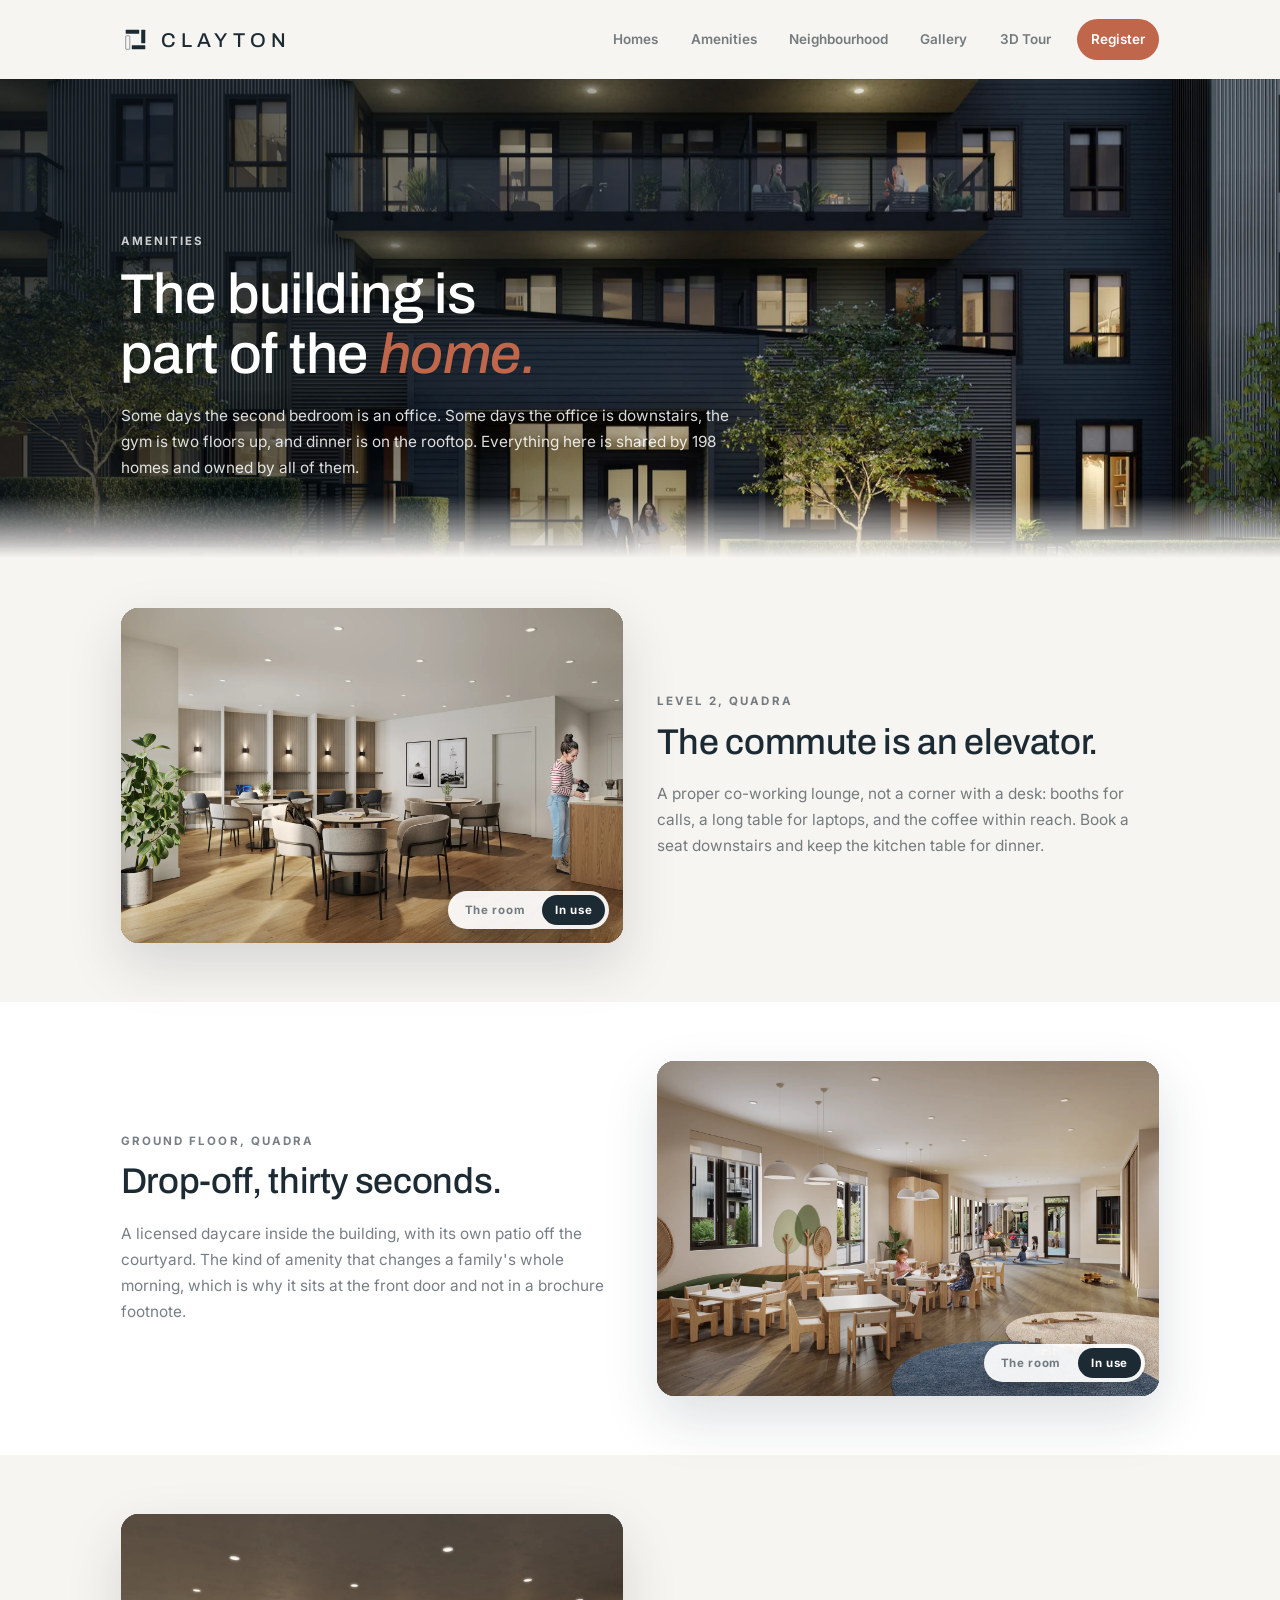
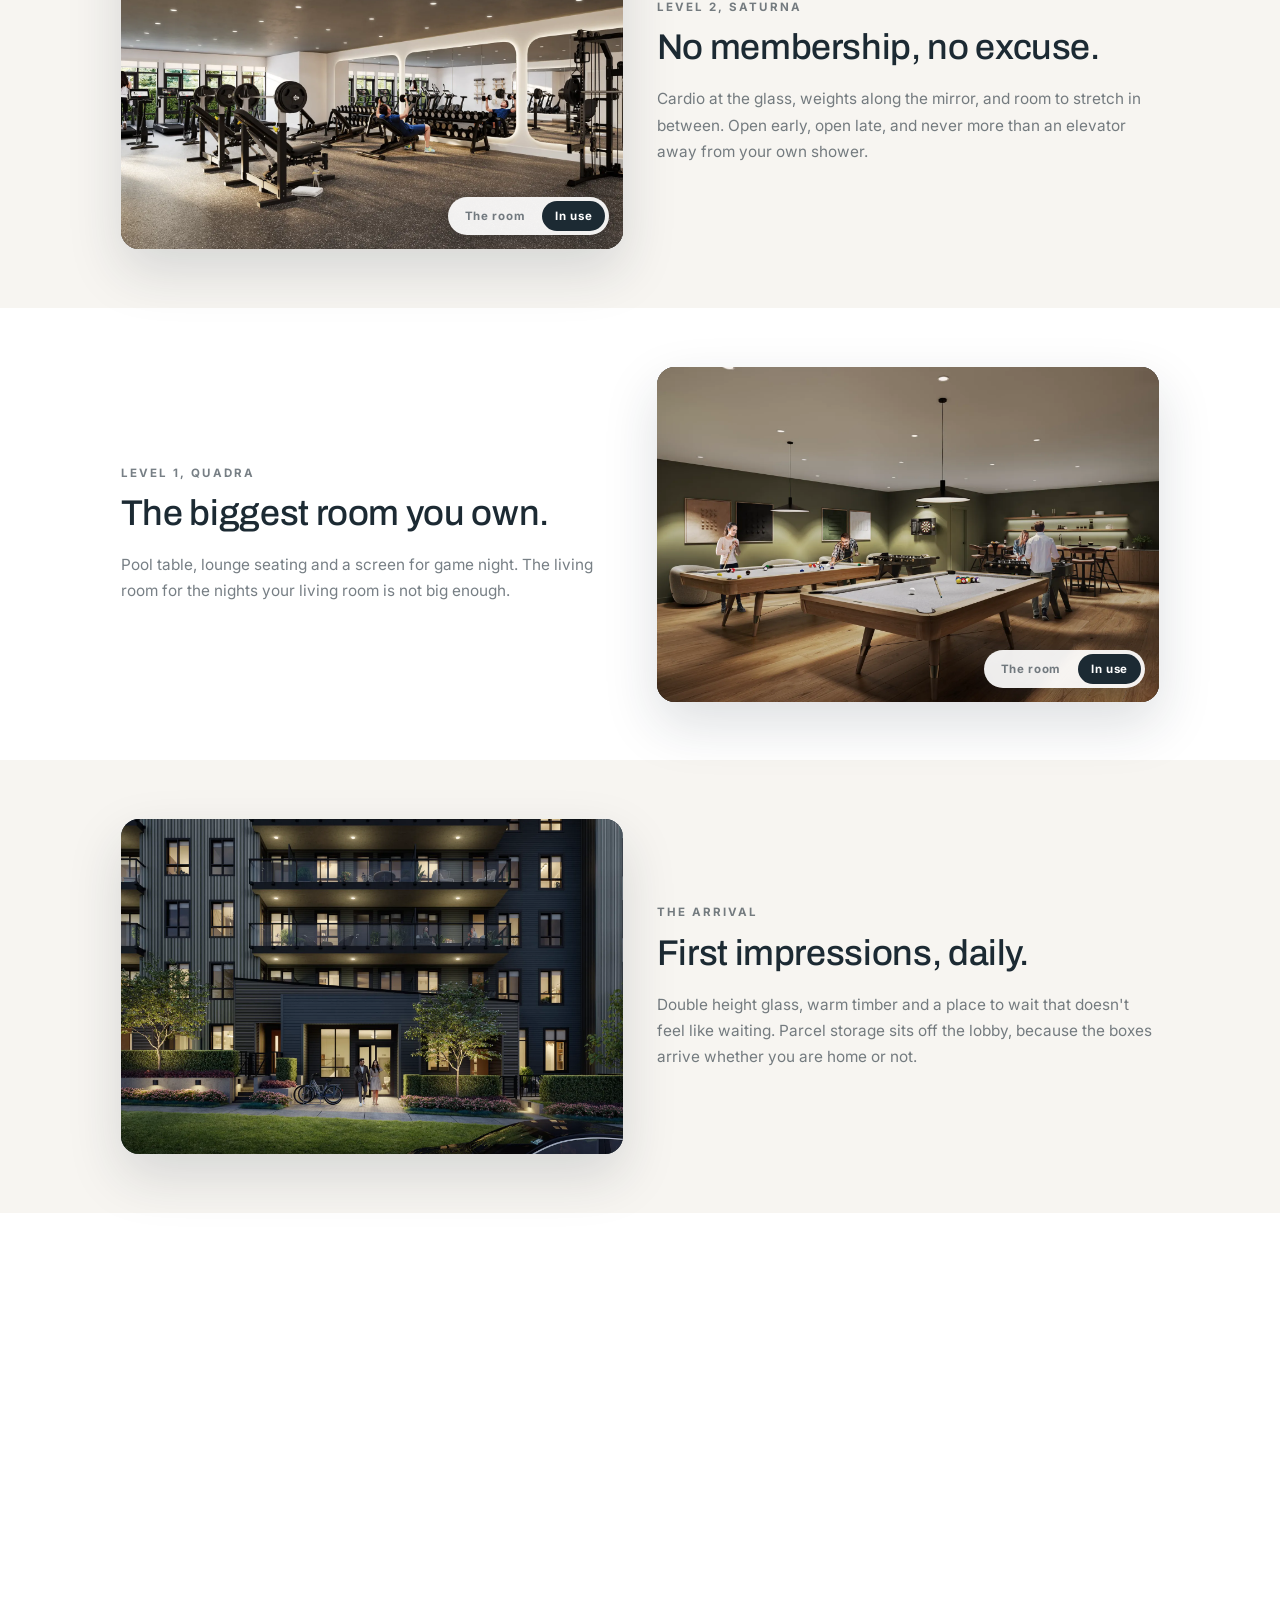
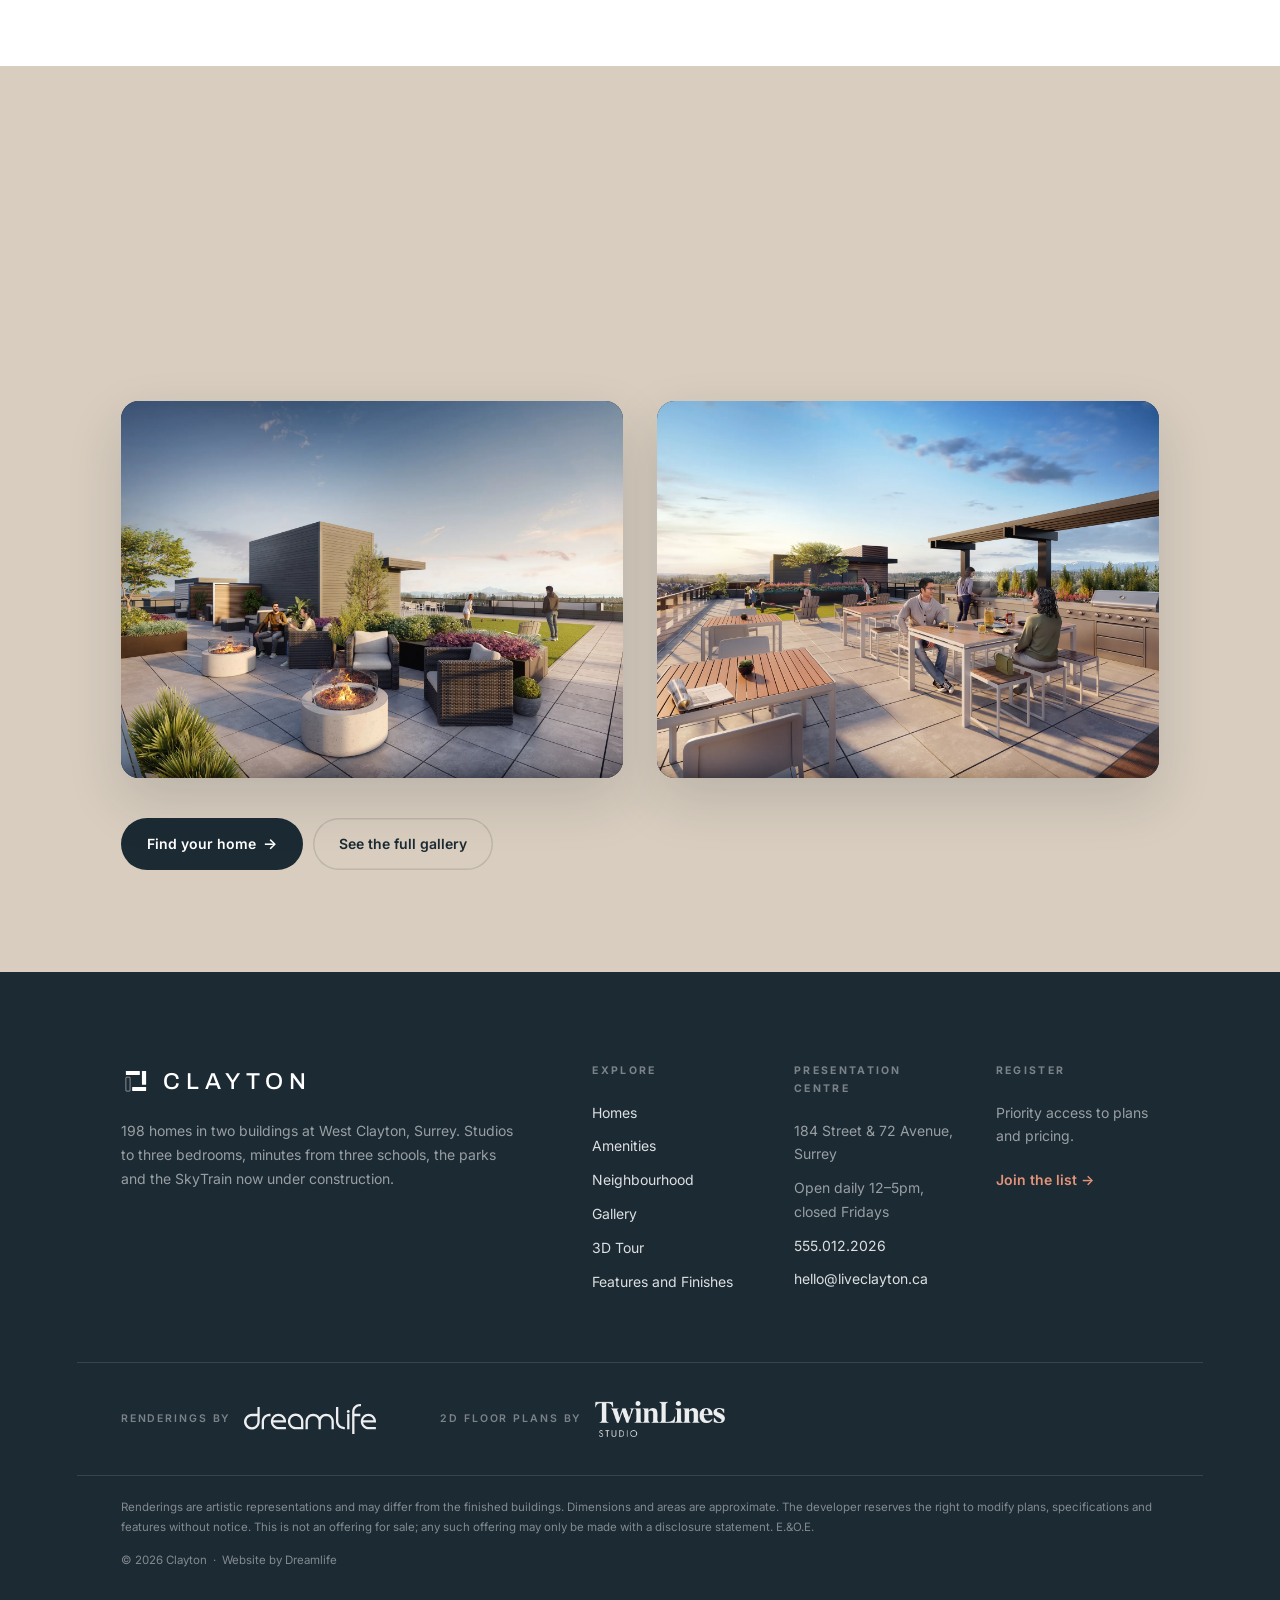
==== commit 77db50f7: "Phone: shade the homes on the plate, and put the plate between the sizes and the plans Nothing was s" ====
--- a/amenities.html
+++ b/amenities.html
@@ -8,8 +8,8 @@
 <link rel="preconnect" href="https://fonts.googleapis.com">
 <link rel="preconnect" href="https://fonts.gstatic.com" crossorigin>
 <link href="https://fonts.googleapis.com/css2?family=Archivo:wght@400;500;600&family=Inter:wght@400;500;600;700&display=swap" rel="stylesheet">
-<link rel="stylesheet" href="assets/site.css?v=20260902g">
-<link rel="stylesheet" href="assets/anim.css?v=20260902g">
+<link rel="stylesheet" href="assets/site.css?v=20260902h">
+<link rel="stylesheet" href="assets/anim.css?v=20260902h">
 <style>
 .pagehead{padding:clamp(44px,6vw,80px) 0 0}
 
@@ -100,7 +100,7 @@
 </nav>
 
 <header class="pagehead has-media">
-  <div class="ph-media" data-par="0.16"><img src="assets/img/Clayton_Lobby_fr.webp?v=20260902g" alt="The lobby at Clayton"></div>
+  <div class="ph-media" data-par="0.16"><img src="assets/img/Clayton_Lobby_fr.webp?v=20260902h" alt="The lobby at Clayton"></div>
   <div class="ph-veil"></div>
   <div class="wrap ph-in">
     <div class="kicker">Amenities</div>
@@ -115,8 +115,8 @@
 <section class="am" style="padding-top:clamp(30px,4vw,50px)">
   <div class="wrap grid2">
     <figure class="frame reveal peopled" data-pair>
-      <img class="a" src="assets/img/Clayton_CoWorking_fr.webp?v=20260902g" alt="The co-working lounge" loading="lazy">
-      <img class="b" src="assets/img/Clayton_CoWorking_fr_people.webp?v=20260902g" alt="The co-working lounge in use">
+      <img class="a" src="assets/img/Clayton_CoWorking_fr.webp?v=20260902h" alt="The co-working lounge" loading="lazy">
+      <img class="b" src="assets/img/Clayton_CoWorking_fr_people.webp?v=20260902h" alt="The co-working lounge in use">
       <div class="pswitch" role="group" aria-label="Show the room with or without people">
         <button type="button" data-mode="empty">The room</button>
         <button type="button" class="on" data-mode="people">In use</button>
@@ -136,8 +136,8 @@
 <section class="am flip" style="background:#fff">
   <div class="wrap grid2">
     <figure class="frame reveal peopled" data-pair>
-      <img class="a" src="assets/img/Clayton_Daycare_fr.webp?v=20260902g" alt="The daycare" loading="lazy">
-      <img class="b" src="assets/img/Clayton_Daycare_fr_people.webp?v=20260902g" alt="The daycare in use">
+      <img class="a" src="assets/img/Clayton_Daycare_fr.webp?v=20260902h" alt="The daycare" loading="lazy">
+      <img class="b" src="assets/img/Clayton_Daycare_fr_people.webp?v=20260902h" alt="The daycare in use">
       <div class="pswitch" role="group" aria-label="Show the room with or without people">
         <button type="button" data-mode="empty">The room</button>
         <button type="button" class="on" data-mode="people">In use</button>
@@ -157,8 +157,8 @@
 <section class="am">
   <div class="wrap grid2">
     <figure class="frame reveal peopled" data-pair>
-      <img class="a" src="assets/img/Clayton_Fitness_fr.webp?v=20260902g" alt="The fitness studio" loading="lazy">
-      <img class="b" src="assets/img/Clayton_Fitness_fr_people.webp?v=20260902g" alt="The fitness studio in use">
+      <img class="a" src="assets/img/Clayton_Fitness_fr.webp?v=20260902h" alt="The fitness studio" loading="lazy">
+      <img class="b" src="assets/img/Clayton_Fitness_fr_people.webp?v=20260902h" alt="The fitness studio in use">
       <div class="pswitch" role="group" aria-label="Show the room with or without people">
         <button type="button" data-mode="empty">The room</button>
         <button type="button" class="on" data-mode="people">In use</button>
@@ -178,8 +178,8 @@
 <section class="am flip" style="background:#fff">
   <div class="wrap grid2">
     <figure class="frame reveal peopled" data-pair>
-      <img class="a" src="assets/img/Clayton_GamesRoom_fr.webp?v=20260902g" alt="The games room" loading="lazy">
-      <img class="b" src="assets/img/Clayton_GamesRoom_fr_people.webp?v=20260902g" alt="The games room in use">
+      <img class="a" src="assets/img/Clayton_GamesRoom_fr.webp?v=20260902h" alt="The games room" loading="lazy">
+      <img class="b" src="assets/img/Clayton_GamesRoom_fr_people.webp?v=20260902h" alt="The games room in use">
       <div class="pswitch" role="group" aria-label="Show the room with or without people">
         <button type="button" data-mode="empty">The room</button>
         <button type="button" class="on" data-mode="people">In use</button>
@@ -198,8 +198,8 @@
 <section class="am">
   <div class="wrap grid2">
     <figure class="frame reveal" data-lightbox data-title="The lobby"
-            data-full="assets/img/Clayton_Lobby_fr.webp?v=20260902g">
-      <img src="assets/img/Clayton_Lobby_fr.webp?v=20260902g" alt="The lobby" loading="lazy">
+            data-full="assets/img/Clayton_Lobby_fr.webp?v=20260902h">
+      <img src="assets/img/Clayton_Lobby_fr.webp?v=20260902h" alt="The lobby" loading="lazy">
     </figure>
     <div>
       <div class="kicker reveal">The arrival</div>
@@ -214,8 +214,8 @@
 <section class="am flip" style="background:#fff">
   <div class="wrap grid2">
     <figure class="frame reveal" data-lightbox data-title="The kids room"
-            data-full="assets/img/Clayton_KidsRoom_fr.webp?v=20260902g">
-      <img src="assets/img/Clayton_KidsRoom_fr.webp?v=20260902g" alt="The kids room" loading="lazy">
+            data-full="assets/img/Clayton_KidsRoom_fr.webp?v=20260902h">
+      <img src="assets/img/Clayton_KidsRoom_fr.webp?v=20260902h" alt="The kids room" loading="lazy">
     </figure>
     <div>
       <div class="kicker reveal">Rainy days</div>
@@ -237,12 +237,12 @@
        the courtyard, and every home has a claim on both.</p>
     <div class="grid2" style="margin-top:clamp(26px,3.4vw,44px)">
       <figure class="frame reveal" style="margin:0" data-lightbox data-title="Quadra rooftop"
-              data-full="assets/img/Clayton_Rooftop_Building_A_View1_fr.webp?v=20260902g">
-        <img src="assets/img/Clayton_Rooftop_Building_A_View1_fr.webp?v=20260902g" alt="Quadra rooftop terrace" loading="lazy">
+              data-full="assets/img/Clayton_Rooftop_Building_A_View1_fr.webp?v=20260902h">
+        <img src="assets/img/Clayton_Rooftop_Building_A_View1_fr.webp?v=20260902h" alt="Quadra rooftop terrace" loading="lazy">
       </figure>
       <figure class="frame reveal d1" style="margin:0" data-lightbox data-title="Saturna rooftop"
-              data-full="assets/img/Clayton_Rooftop_Building_B_View1_fr.webp?v=20260902g">
-        <img src="assets/img/Clayton_Rooftop_Building_B_View1_fr.webp?v=20260902g" alt="Saturna rooftop terrace" loading="lazy">
+              data-full="assets/img/Clayton_Rooftop_Building_B_View1_fr.webp?v=20260902h">
+        <img src="assets/img/Clayton_Rooftop_Building_B_View1_fr.webp?v=20260902h" alt="Saturna rooftop terrace" loading="lazy">
       </figure>
     </div>
     <div class="hero-ctas reveal d2" style="margin-top:clamp(26px,3.4vw,40px)">
@@ -315,8 +315,8 @@
   </div>
 </footer>
 
-<script src="assets/site.js?v=20260902g"></script>
-<script src="assets/anim.js?v=20260902g" defer></script>
+<script src="assets/site.js?v=20260902h"></script>
+<script src="assets/anim.js?v=20260902h" defer></script>
 <script>
 /* The people switch. Two stacked images per figure and a crossfade between
    them, so the camera never moves and only the life appears. */
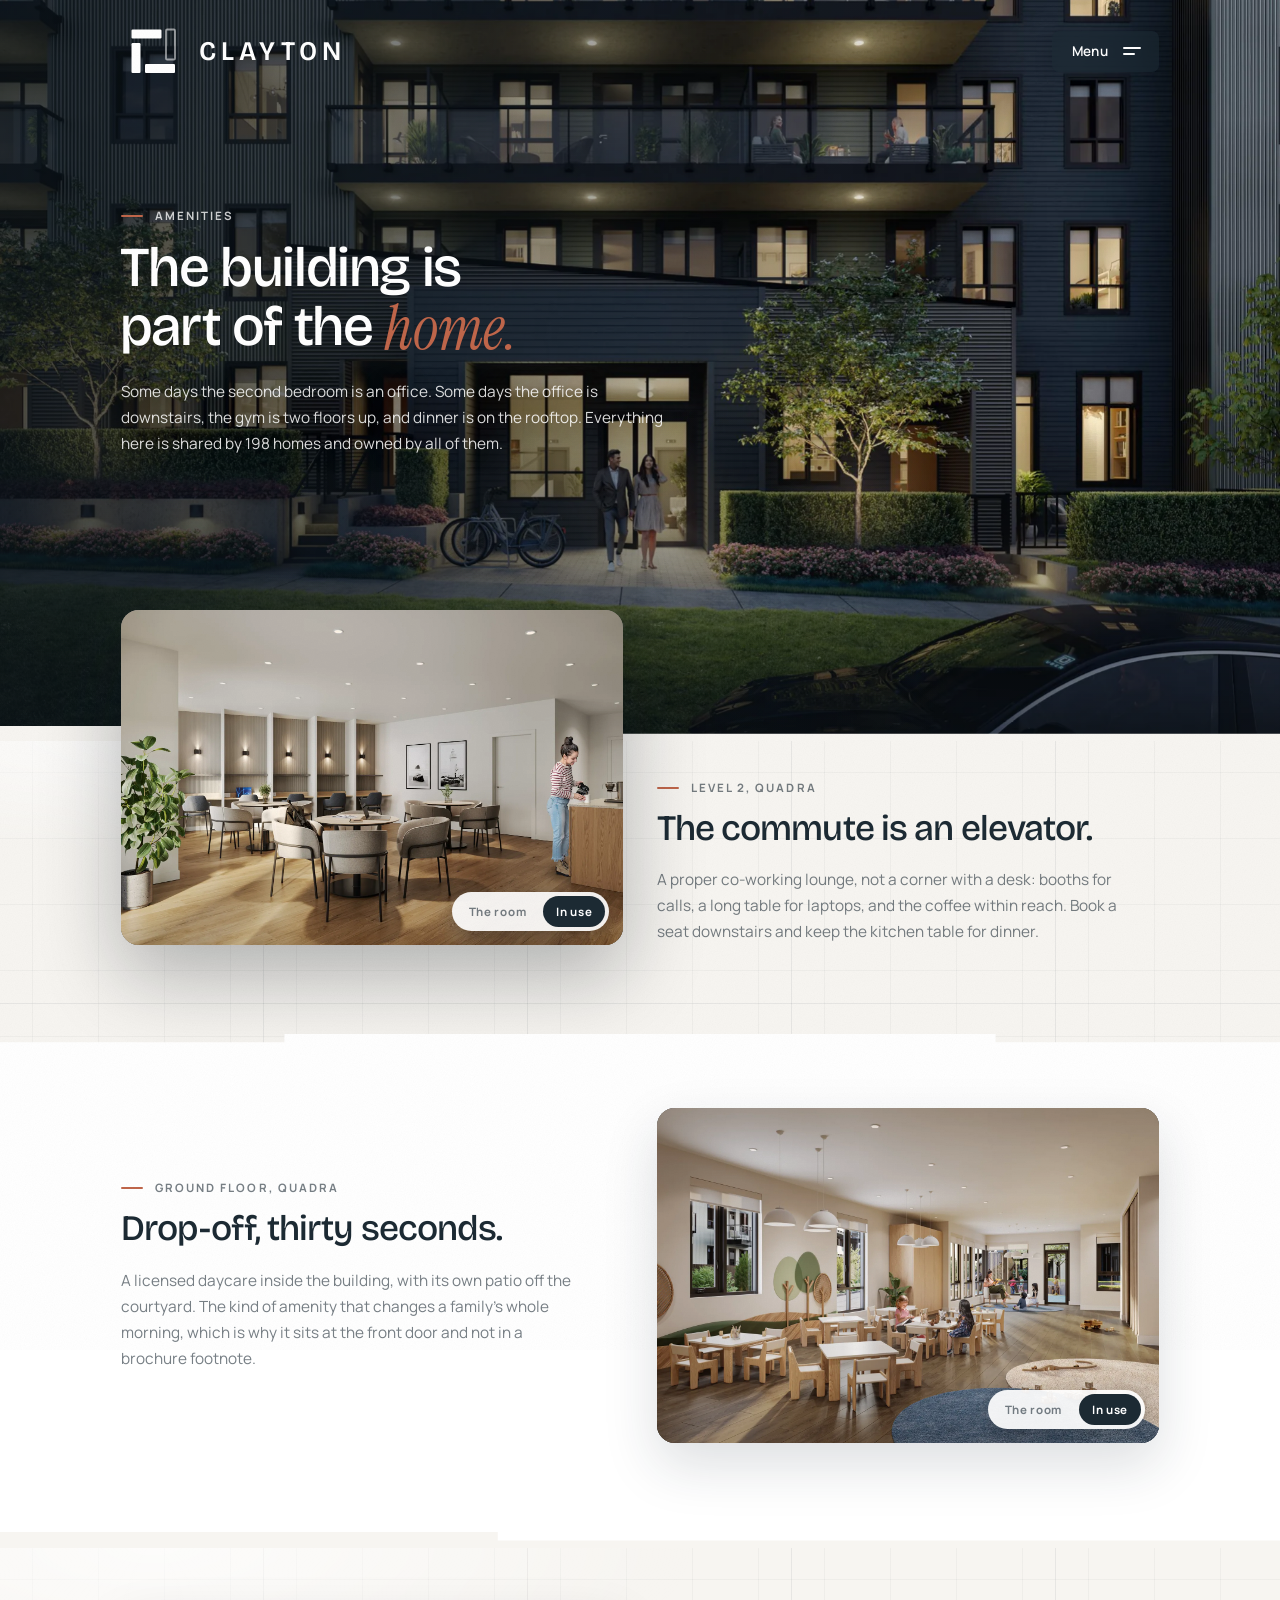
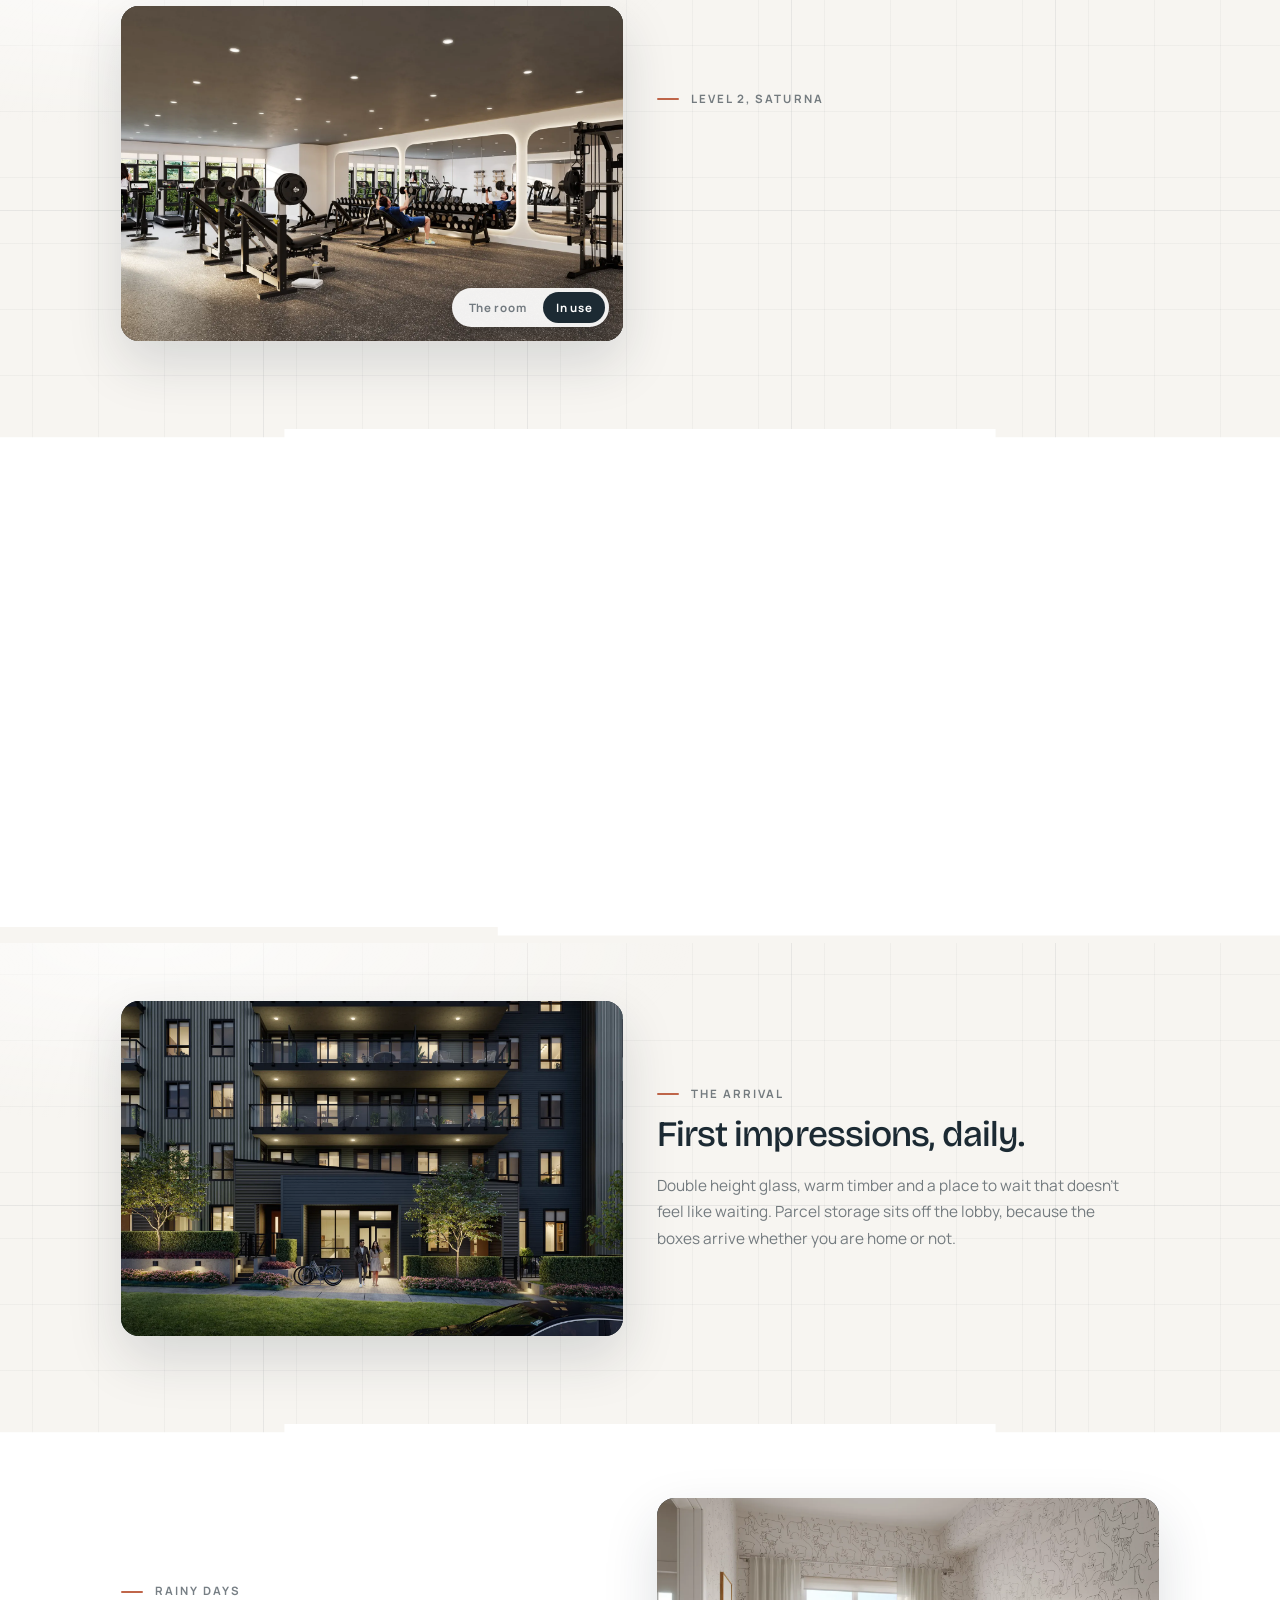
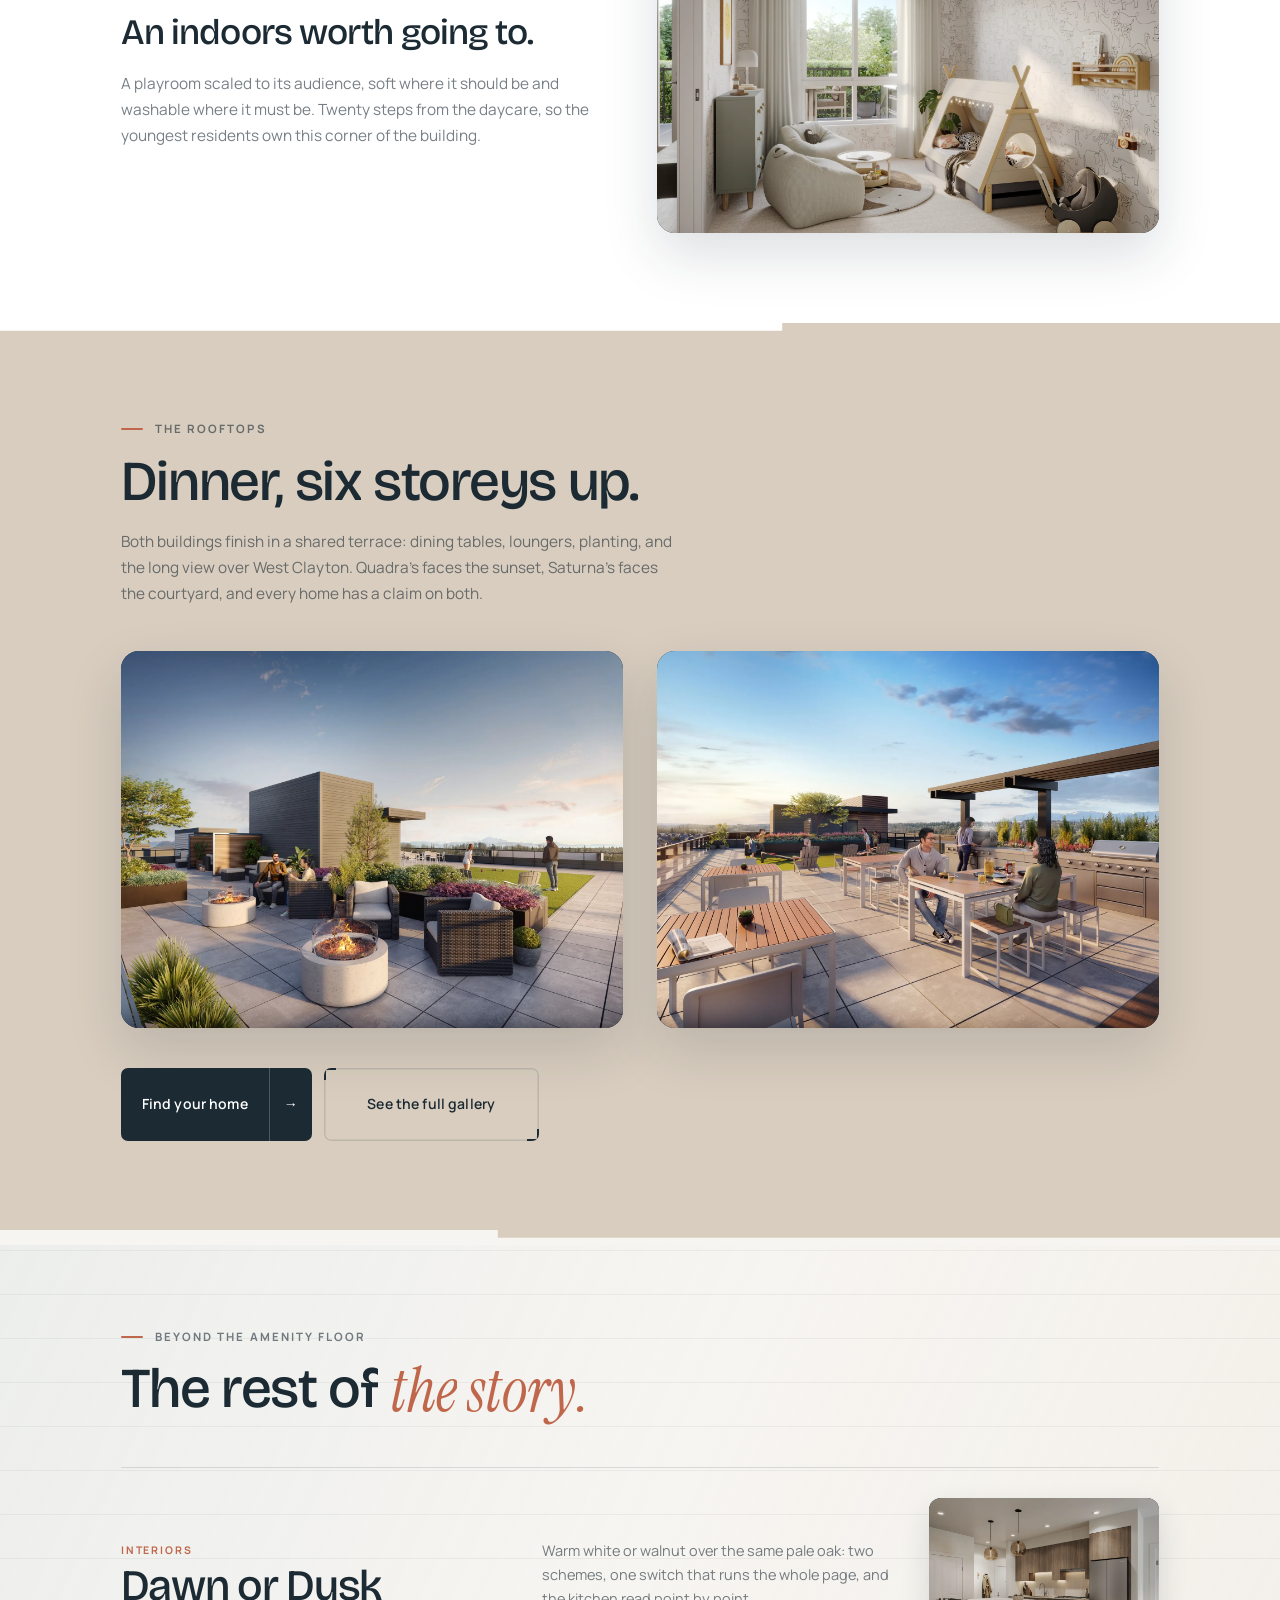
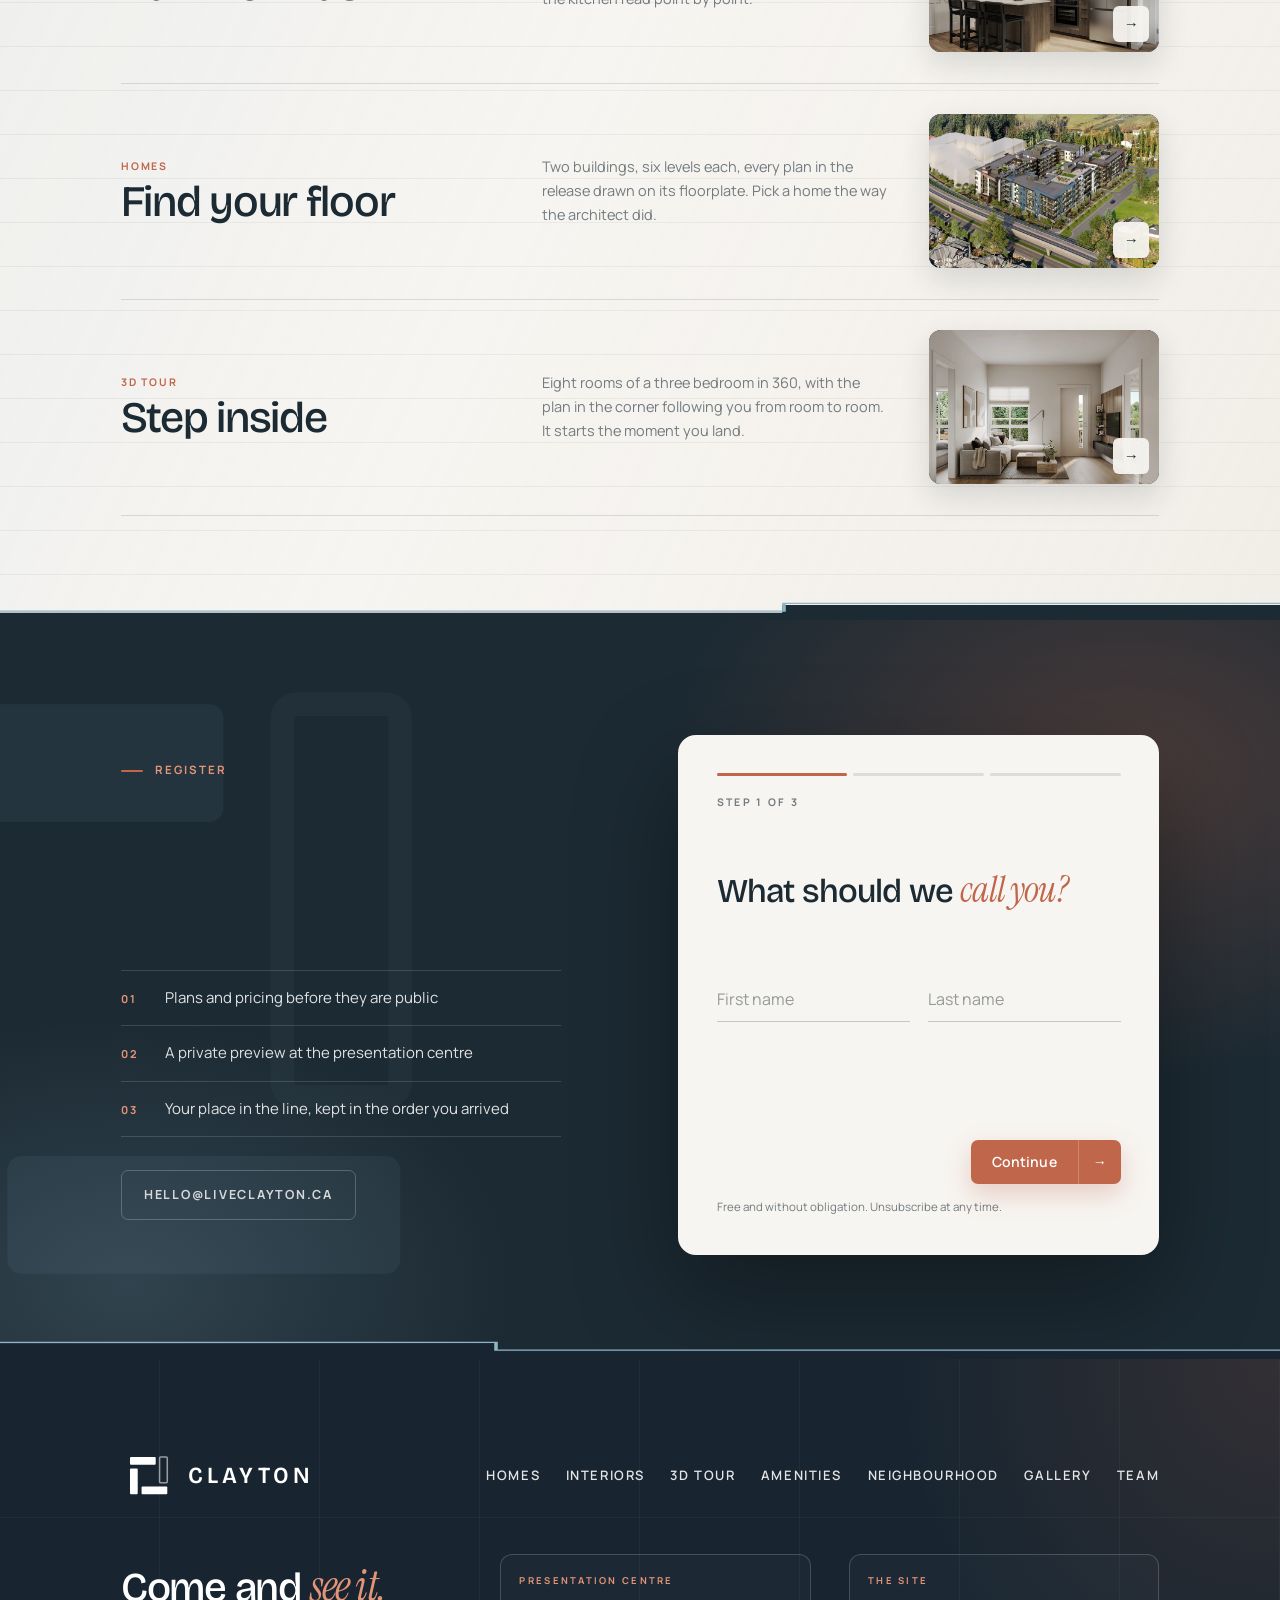
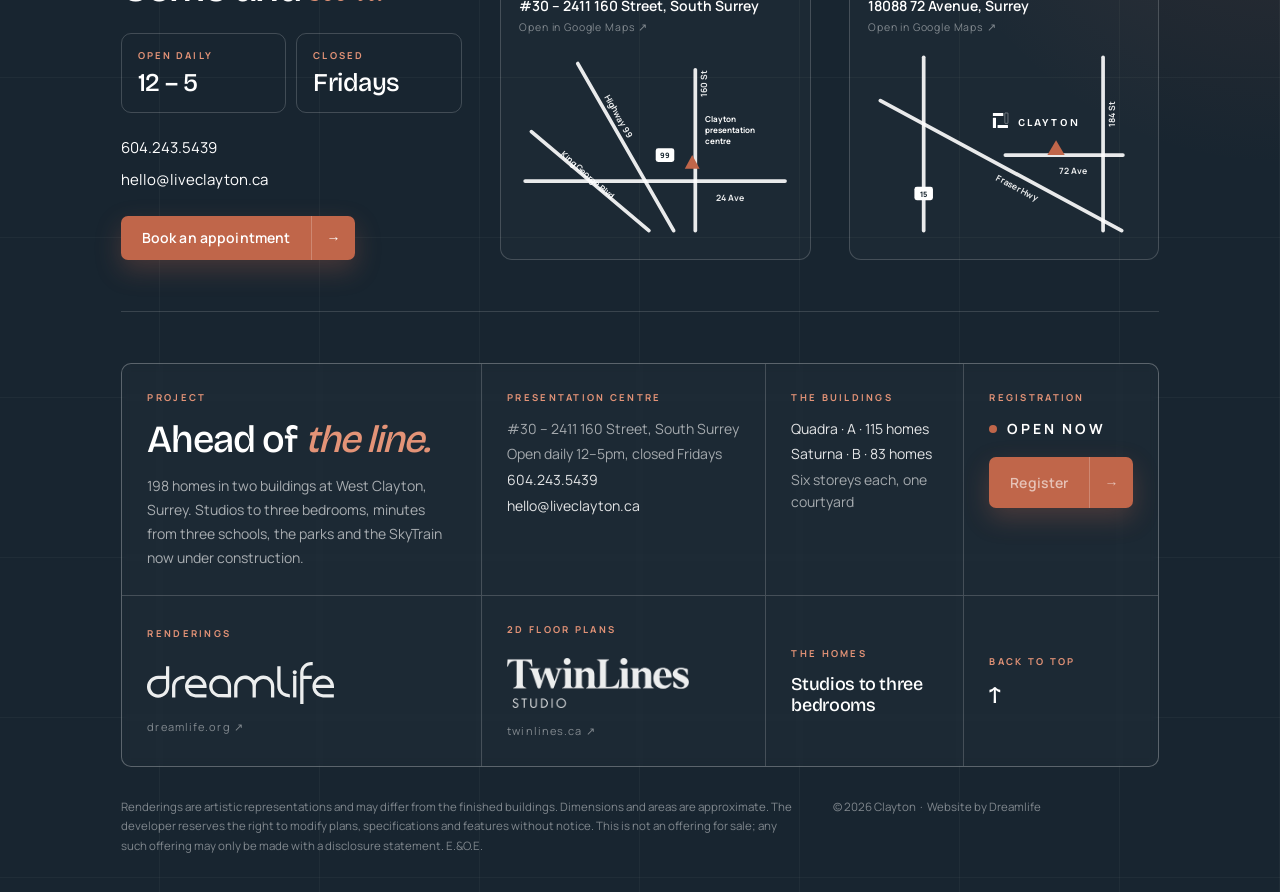
==== commit a8e59a5d: "Robert's 2026-09-06 update: team and interiors pages, developer block on the home page, self-hosted " ====
--- a/amenities.html
+++ b/amenities.html
@@ -5,13 +5,27 @@
 <meta name="viewport" content="width=device-width,initial-scale=1">
 <title>Amenities | Clayton</title>
 <meta name="description" content="Co-working lounge, daycare, fitness studio, games room and two rooftop terraces, all inside Clayton.">
-<link rel="preconnect" href="https://fonts.googleapis.com">
-<link rel="preconnect" href="https://fonts.gstatic.com" crossorigin>
-<link href="https://fonts.googleapis.com/css2?family=Archivo:wght@400;500;600&family=Inter:wght@400;500;600;700&display=swap" rel="stylesheet">
-<link rel="stylesheet" href="assets/site.css?v=20260902h">
-<link rel="stylesheet" href="assets/anim.css?v=20260902h">
+<link rel="preload" href="assets/fonts/bricolage.woff2" as="font" type="font/woff2" crossorigin>
+<link rel="preload" href="assets/fonts/manrope.woff2" as="font" type="font/woff2" crossorigin>
+<link rel="stylesheet" href="assets/site.css?v=20260907a">
+<link rel="stylesheet" href="assets/anim.css?v=20260907a">
 <style>
 .pagehead{padding:clamp(44px,6vw,80px) 0 0}
+/* the entrance is at the foot of this render, so the header is taller and
+   the picture hangs from the bottom edge */
+.pagehead.has-media{padding-top:calc(clamp(44px,6vw,80px) + 130px);min-height:min(78svh,760px);display:flex;align-items:flex-end}
+.pagehead .ph-media{inset:0 !important}
+.pagehead .ph-media img{object-position:center bottom !important}
+.pagehead.has-media .ph-in{width:100%;padding-bottom:clamp(120px,14vw,220px)}
+/* no fade into the paper: the header ends on a hard edge, and the first
+   picture plate climbs up over it, the way the tour box does on the tour page */
+.pagehead .ph-veil{background:linear-gradient(100deg,rgba(12,20,26,.74) 0%,rgba(12,20,26,.52) 32%,rgba(12,20,26,.16) 58%,rgba(12,20,26,0) 76%),
+  linear-gradient(to top,rgba(12,20,26,.55),transparent 45%) !important}
+.am.first{display:flow-root;padding-top:0 !important}
+.am.first .grid2>figure{margin-top:calc(-1 * clamp(100px,12vw,190px));position:relative;z-index:3;box-shadow:0 30px 80px rgba(12,20,26,.3)}
+.am.first .grid2{align-items:end}
+.am.first .grid2>div{padding-top:clamp(20px,3vw,40px)}
+@media(max-width:900px){.am.first .grid2>figure{margin-top:-80px}.pagehead.has-media .ph-in{padding-bottom:110px}}
 
 /* ---- an amenity band ----
    Image on one side, words on the other, sides alternating so the page breathes.
@@ -28,7 +42,7 @@
 .pswitch{position:absolute;right:14px;bottom:14px;z-index:2;display:inline-flex;gap:4px;
          background:rgba(255,255,255,.92);border-radius:999px;padding:4px;
          box-shadow:0 6px 20px rgba(12,20,26,.3)}
-.pswitch button{border:0;background:transparent;cursor:pointer;font-family:'Inter',sans-serif;
+.pswitch button{border:0;background:transparent;cursor:pointer;font-family:var(--fb);
                 font-size:11.5px;font-weight:700;letter-spacing:.06em;color:var(--muted);
                 padding:8px 13px;border-radius:999px;transition:background .25s ease,color .25s ease}
 .pswitch button.on{background:var(--ink);color:#fff}
@@ -36,6 +50,30 @@
 .am p{max-width:52ch}
 @media(max-width:900px){.am.flip .grid2>figure{order:0}}
 .am figure img{cursor:zoom-in}
+
+/* ---- rollover: the stroke that draws itself ----
+   A clay line starts at the top left corner and runs the whole way round the
+   picture while the render drifts and a band of light crosses it. On the
+   paired figures the switch lights clay as well, so the two controls read as
+   one object. */
+.frame{position:relative}
+.frame .trace{position:absolute;inset:0;width:100%;height:100%;z-index:3;pointer-events:none;overflow:visible}
+.frame .trace rect{x:3px;y:3px;width:calc(100% - 6px);height:calc(100% - 6px);rx:16px;fill:none;
+  stroke:var(--clay);stroke-width:3;stroke-dasharray:100;stroke-dashoffset:100;
+  transition:stroke-dashoffset 1.1s var(--ease)}
+.frame:hover .trace rect{stroke-dashoffset:0}
+.frame>img,.am figure img.a{transition:transform 1.8s var(--ease)}
+.frame:hover>img,.am figure:hover img{transform:scale(1.04)}
+.frame .sweep{position:absolute;inset:-20%;z-index:2;pointer-events:none;
+  background:linear-gradient(105deg,transparent 40%,rgba(255,255,255,.2) 50%,transparent 60%);
+  transform:translateX(-70%);transition:transform 1.2s var(--ease)}
+.frame:hover .sweep{transform:translateX(70%)}
+.frame:hover .pswitch{background:var(--clay)}
+.frame:hover .pswitch button{color:rgba(255,255,255,.8)}
+.frame:hover .pswitch button.on{background:#fff;color:var(--ink)}
+.frame .fr-zoom{position:absolute;left:16px;top:16px;z-index:3;width:40px;height:40px;border-radius:8px;display:grid;place-items:center;
+  background:rgba(247,245,241,.92);color:var(--ink);font-size:16px;opacity:0;transform:none;transition:opacity .35s ease}
+.frame:hover .fr-zoom{opacity:1}
 
 /* ---- the paired lightbox ----
    Same dark room as the shared lightbox, but the stage holds both images of a
@@ -47,60 +85,94 @@
 .pairbox .pb{position:absolute;inset:0;opacity:0;transition:opacity .45s ease}
 .pairbox.peopled .pb{opacity:1}
 .pairbox .pswitch{right:16px;bottom:16px}
+
+/* ---- beyond the amenity floor: three rows to the rest of the site ----
+   A row each: the page name set large, a line of what is there, and a small
+   framed picture on the right. Rollover: the name turns clay, the rule draws
+   across, the picture pushes past its crop and the arrow fills. */
+.xl{margin-top:clamp(26px,3.4vw,44px);border-top:1px solid var(--line)}
+.xl a{display:grid;grid-template-columns:1.1fr 1fr clamp(150px,18vw,260px);gap:clamp(18px,3vw,56px);align-items:center;
+  padding:clamp(18px,2.4vw,32px) 0;border-bottom:1px solid var(--line);text-decoration:none;color:var(--ink);position:relative;isolation:isolate}
+.xl a::after{content:"";position:absolute;left:0;bottom:-1px;height:2px;width:100%;background:var(--clay);transform:scaleX(0);transform-origin:left;transition:transform .7s var(--ease)}
+.xl a:hover::after{transform:scaleX(1)}
+.xl i{font-style:normal;display:block;font-size:10.5px;font-weight:700;letter-spacing:.18em;text-transform:uppercase;color:var(--clay)}
+.xl b{display:block;font-family:var(--fd);font-weight:500;letter-spacing:-.03em;font-size:clamp(28px,3.4vw,54px);line-height:1;margin-top:6px;transition:color .35s}
+.xl a:hover b{color:var(--clay)}
+.xl p{margin:0;font-size:14.5px;line-height:1.65;color:var(--muted);max-width:44ch}
+.xl .pic{position:relative;border-radius:12px;overflow:hidden;background:var(--ink);isolation:isolate;box-shadow:0 12px 30px rgba(28,42,51,.14)}
+.xl .pic img{width:100%;aspect-ratio:3/2;object-fit:cover;display:block;transition:transform 1.4s var(--ease)}
+.xl a:hover .pic img{transform:scale(1.07)}
+.xl .go{position:absolute;right:10px;bottom:10px;z-index:3;width:36px;height:36px;border-radius:6px;display:grid;place-items:center;
+  background:rgba(247,245,241,.94);color:var(--ink);overflow:hidden;font-size:15px}
+.xl .go::before{content:"";position:absolute;inset:0;background:var(--ink);transform:translateY(100%);transition:transform .5s var(--ease)}
+.xl .go span{position:relative;transition:color .3s}
+.xl a:hover .go::before{transform:none}
+.xl a:hover .go span{color:#fff}
+@media(max-width:860px){.xl a{grid-template-columns:1fr clamp(110px,30vw,200px)}.xl p{grid-column:1/-1;max-width:none}}
 </style>
 <script>
 /* Which parts of this page the motion layer should take over. Heroes keep
    their own entrance, so the splitter is told to leave them alone. */
 window.AX_CONFIG = {
   heads: "h1, h2, .title",
-  skip:  ".hero-copy, .ax-skip, .lb, .vr-plan, .viewer",
+  skip:  ".hero-copy, .ax-skip, .lb, .vr-plan, .viewer, .rg-step legend, .regm h2, .navmenu",
   figs:  ".frame, .am figure, .tile",
   stats: ".stat b",
   ups:   "[data-up]",
-  lifts: ".door, .bcard, .walk, .vr-card",
+  lifts: ".ax-none",
   curtain: false
 };
 </script>
 </head>
-<body>
+<body id="top">
+<div class="grain" aria-hidden="true"></div>
 <!-- shared page head and nav, spliced into each page by the build step so the
      markup stays identical everywhere without a template engine -->
-<nav class="nav static">
+<nav class="nav">
   <div class="nav-in">
     <a class="brand" href="index.html">
-      <svg viewBox="0 0 86 86" fill="currentColor" aria-hidden="true">
+      <svg viewBox="0 0 86 86" fill="currentColor" aria-hidden="true"><g transform="rotate(180 43 43)">
         <rect x="14" y="14" width="40" height="12" rx="1.5"/>
         <rect x="60" y="14" width="12" height="40" rx="1.5"/>
         <rect x="32" y="60" width="40" height="12" rx="1.5"/>
         <rect x="14" y="32" width="12" height="40" rx="1.5"
-              fill="none" stroke="currentColor" stroke-width="2.4" opacity=".55"/>
+              fill="none" stroke="currentColor" stroke-width="2.4" opacity=".55"/></g>
       </svg>
       CLAYTON
     </a>
-    <div class="nav-links">
-      <a href="homes.html">Homes</a>
-      <a href="amenities.html">Amenities</a>
-      <a href="neighbourhood.html">Neighbourhood</a>
-      <a href="gallery.html">Gallery</a>
-      <a href="tour.html">3D Tour</a>
-      <a class="cta" href="index.html#register">Register</a>
-    </div>
-    <button class="navbtn" id="navBtn" type="button"
-            aria-expanded="false" aria-controls="navMenu" aria-label="Menu"><span></span><span></span></button>
-  </div>
-  <div class="navmenu" id="navMenu">
-    <a href="homes.html">Homes</a>
-    <a href="amenities.html">Amenities</a>
-    <a href="neighbourhood.html">Neighbourhood</a>
-    <a href="gallery.html">Gallery</a>
-    <a href="tour.html">3D Tour</a>
-    <p class="m-foot">Presentation Centre<br>184 Street &amp; 72 Avenue, Surrey<br>
-       Open daily 12&ndash;5pm, closed Fridays</p>
+    <div class="nav-acts">
+      <button class="navreg" type="button" data-register>Register</button>
+      <button class="navbtn" id="navBtn" type="button"
+              aria-expanded="false" aria-controls="navMenu" aria-label="Menu">
+        <span class="lbl"><span class="l-open">Menu</span><span class="l-close">Close</span></span>
+        <span class="ico"><span></span><span></span></span>
+      </button>
+    </div>
   </div>
 </nav>
 
-<header class="pagehead has-media">
-  <div class="ph-media" data-par="0.16"><img src="assets/img/Clayton_Lobby_fr.webp?v=20260902h" alt="The lobby at Clayton"></div>
+<!-- the menu lives outside the bar: the bar carries a blur and a transform,
+     and either one would pin a fixed panel to the bar's own box -->
+<div class="navmenu" id="navMenu" aria-hidden="true">
+  <div class="nm-links">
+    <a class="nm" href="homes.html" data-img="assets/img/Clayton_View_04_Straight_fr.webp?v=20260907a">Homes</a>
+    <a class="nm" href="interiors.html" data-img="assets/img/Clayton_Kitchen_fr_upd.webp?v=20260907a">Interiors</a>
+    <a class="nm" href="tour.html" data-img="assets/img/Clayton_Living_fr.webp?v=20260907a">3D Tour</a>
+    <a class="nm on" href="amenities.html" data-img="assets/img/Clayton_CoWorking_fr_people.webp?v=20260907a">Amenities</a>
+    <a class="nm" href="neighbourhood.html" data-img="assets/img/Clayton_View_05_Aerial_fr_Crop.webp?v=20260907a">Neighbourhood</a>
+    <a class="nm" href="gallery.html" data-img="assets/img/Clayton_Rooftop_Building_A_View1_fr.webp?v=20260907a">Gallery</a>
+    <a class="nm" href="team.html" data-img="assets/img/Clayton_Lobby_fr.webp?v=20260907a">Team</a>
+    <p class="nm-foot">Presentation Centre &nbsp;&middot;&nbsp; #30 &ndash; 2411 160 Street, South Surrey<br>Open daily 12&ndash;5pm, closed Fridays &nbsp;&middot;&nbsp; 604.243.5439</p>
+  </div>
+  <aside class="nm-side">
+    <div class="nm-pic"><img src="assets/img/Clayton_Courtyard_fr.webp?v=20260907a" alt=""><img src="" alt=""></div>
+    <button class="nm-reg" type="button" data-register><span>Register for first access</span><b>&#8594;</b></button>
+  </aside>
+</div>
+
+
+<header class="pagehead has-media leave">
+  <div class="ph-media" data-par="0.16"><img src="assets/img/Clayton_Lobby_fr.webp?v=20260907a" alt="The lobby at Clayton"></div>
   <div class="ph-veil"></div>
   <div class="wrap ph-in">
     <div class="kicker">Amenities</div>
@@ -112,11 +184,11 @@
 </header>
 
 <!-- co-working -->
-<section class="am" style="padding-top:clamp(30px,4vw,50px)">
+<section class="am first jn jn-step-l tex-plate leave" style="--jc:var(--paper)">
   <div class="wrap grid2">
     <figure class="frame reveal peopled" data-pair>
-      <img class="a" src="assets/img/Clayton_CoWorking_fr.webp?v=20260902h" alt="The co-working lounge" loading="lazy">
-      <img class="b" src="assets/img/Clayton_CoWorking_fr_people.webp?v=20260902h" alt="The co-working lounge in use">
+      <img class="a" src="assets/img/Clayton_CoWorking_fr.webp?v=20260907a" alt="The co-working lounge" loading="lazy">
+      <img class="b" src="assets/img/Clayton_CoWorking_fr_people.webp?v=20260907a" alt="The co-working lounge in use">
       <div class="pswitch" role="group" aria-label="Show the room with or without people">
         <button type="button" data-mode="empty">The room</button>
         <button type="button" class="on" data-mode="people">In use</button>
@@ -133,11 +205,11 @@
 </section>
 
 <!-- daycare -->
-<section class="am flip" style="background:#fff">
+<section class="am flip jn jn-shelf tex-lines leave" style="background:#fff;--jc:#fff">
   <div class="wrap grid2">
     <figure class="frame reveal peopled" data-pair>
-      <img class="a" src="assets/img/Clayton_Daycare_fr.webp?v=20260902h" alt="The daycare" loading="lazy">
-      <img class="b" src="assets/img/Clayton_Daycare_fr_people.webp?v=20260902h" alt="The daycare in use">
+      <img class="a" src="assets/img/Clayton_Daycare_fr.webp?v=20260907a" alt="The daycare" loading="lazy">
+      <img class="b" src="assets/img/Clayton_Daycare_fr_people.webp?v=20260907a" alt="The daycare in use">
       <div class="pswitch" role="group" aria-label="Show the room with or without people">
         <button type="button" data-mode="empty">The room</button>
         <button type="button" class="on" data-mode="people">In use</button>
@@ -154,11 +226,11 @@
 </section>
 
 <!-- fitness -->
-<section class="am">
+<section class="am jn jn-step-l tex-plate leave" style="--jc:var(--paper)">
   <div class="wrap grid2">
     <figure class="frame reveal peopled" data-pair>
-      <img class="a" src="assets/img/Clayton_Fitness_fr.webp?v=20260902h" alt="The fitness studio" loading="lazy">
-      <img class="b" src="assets/img/Clayton_Fitness_fr_people.webp?v=20260902h" alt="The fitness studio in use">
+      <img class="a" src="assets/img/Clayton_Fitness_fr.webp?v=20260907a" alt="The fitness studio" loading="lazy">
+      <img class="b" src="assets/img/Clayton_Fitness_fr_people.webp?v=20260907a" alt="The fitness studio in use">
       <div class="pswitch" role="group" aria-label="Show the room with or without people">
         <button type="button" data-mode="empty">The room</button>
         <button type="button" class="on" data-mode="people">In use</button>
@@ -175,11 +247,11 @@
 </section>
 
 <!-- games room -->
-<section class="am flip" style="background:#fff">
+<section class="am flip jn jn-shelf tex-lines leave" style="background:#fff;--jc:#fff">
   <div class="wrap grid2">
     <figure class="frame reveal peopled" data-pair>
-      <img class="a" src="assets/img/Clayton_GamesRoom_fr.webp?v=20260902h" alt="The games room" loading="lazy">
-      <img class="b" src="assets/img/Clayton_GamesRoom_fr_people.webp?v=20260902h" alt="The games room in use">
+      <img class="a" src="assets/img/Clayton_GamesRoom_fr.webp?v=20260907a" alt="The games room" loading="lazy">
+      <img class="b" src="assets/img/Clayton_GamesRoom_fr_people.webp?v=20260907a" alt="The games room in use">
       <div class="pswitch" role="group" aria-label="Show the room with or without people">
         <button type="button" data-mode="empty">The room</button>
         <button type="button" class="on" data-mode="people">In use</button>
@@ -195,11 +267,11 @@
 </section>
 
 <!-- lobby and kids room, no pairs -->
-<section class="am">
+<section class="am jn jn-step-l tex-plate leave" style="--jc:var(--paper)">
   <div class="wrap grid2">
     <figure class="frame reveal" data-lightbox data-title="The lobby"
-            data-full="assets/img/Clayton_Lobby_fr.webp?v=20260902h">
-      <img src="assets/img/Clayton_Lobby_fr.webp?v=20260902h" alt="The lobby" loading="lazy">
+            data-full="assets/img/Clayton_Lobby_fr.webp?v=20260907a">
+      <img src="assets/img/Clayton_Lobby_fr.webp?v=20260907a" alt="The lobby" loading="lazy">
     </figure>
     <div>
       <div class="kicker reveal">The arrival</div>
@@ -211,11 +283,11 @@
   </div>
 </section>
 
-<section class="am flip" style="background:#fff">
+<section class="am flip jn jn-shelf tex-lines leave" style="background:#fff;--jc:#fff">
   <div class="wrap grid2">
     <figure class="frame reveal" data-lightbox data-title="The kids room"
-            data-full="assets/img/Clayton_KidsRoom_fr.webp?v=20260902h">
-      <img src="assets/img/Clayton_KidsRoom_fr.webp?v=20260902h" alt="The kids room" loading="lazy">
+            data-full="assets/img/Clayton_KidsRoom_fr.webp?v=20260907a">
+      <img src="assets/img/Clayton_KidsRoom_fr.webp?v=20260907a" alt="The kids room" loading="lazy">
     </figure>
     <div>
       <div class="kicker reveal">Rainy days</div>
@@ -228,7 +300,7 @@
 </section>
 
 <!-- rooftops -->
-<section style="background:var(--sand)">
+<section class="jn jn-step-r tex-weave leave" style="background:var(--sand);--jc:var(--sand)">
   <div class="wrap">
     <div class="kicker reveal">The rooftops</div>
     <h2 class="title display reveal d1">Dinner, six storeys up.</h2>
@@ -237,86 +309,215 @@
        the courtyard, and every home has a claim on both.</p>
     <div class="grid2" style="margin-top:clamp(26px,3.4vw,44px)">
       <figure class="frame reveal" style="margin:0" data-lightbox data-title="Quadra rooftop"
-              data-full="assets/img/Clayton_Rooftop_Building_A_View1_fr.webp?v=20260902h">
-        <img src="assets/img/Clayton_Rooftop_Building_A_View1_fr.webp?v=20260902h" alt="Quadra rooftop terrace" loading="lazy">
+              data-full="assets/img/Clayton_Rooftop_Building_A_View1_fr.webp?v=20260907a">
+        <img src="assets/img/Clayton_Rooftop_Building_A_View1_fr.webp?v=20260907a" alt="Quadra rooftop terrace" loading="lazy">
       </figure>
       <figure class="frame reveal d1" style="margin:0" data-lightbox data-title="Saturna rooftop"
-              data-full="assets/img/Clayton_Rooftop_Building_B_View1_fr.webp?v=20260902h">
-        <img src="assets/img/Clayton_Rooftop_Building_B_View1_fr.webp?v=20260902h" alt="Saturna rooftop terrace" loading="lazy">
+              data-full="assets/img/Clayton_Rooftop_Building_B_View1_fr.webp?v=20260907a">
+        <img src="assets/img/Clayton_Rooftop_Building_B_View1_fr.webp?v=20260907a" alt="Saturna rooftop terrace" loading="lazy">
       </figure>
     </div>
     <div class="hero-ctas reveal d2" style="margin-top:clamp(26px,3.4vw,40px)">
-      <a class="btn btn-dark" href="homes.html">Find your home <span class="arr">&#8594;</span></a>
-      <a class="btn btn-line" href="gallery.html">See the full gallery</a>
-    </div>
-  </div>
-</section>
-
-<footer>
-  <div class="wrap f-top">
-    <div class="f-brand">
+      <a class="btn btn-dark" href="homes.html"><span class="tx">Find your home</span><span class="arr">&#8594;</span></a>
+      <a class="btn btn-line" href="gallery.html"><span class="tx">See the full gallery</span></a>
+    </div>
+  </div>
+</section>
+
+<section class="jn jn-step-l tex-lines leave" style="--jc:var(--paper)">
+  <div class="wrap">
+    <div class="kicker reveal">Beyond the amenity floor</div>
+    <h2 class="title display reveal d1">The rest of <i>the story.</i></h2>
+    <div class="xl">
+      <a class="reveal" href="interiors.html">
+        <span><i>Interiors</i><b>Dawn or Dusk</b></span>
+        <p>Warm white or walnut over the same pale oak: two schemes, one switch that runs the whole page, and the kitchen read point by point.</p>
+        <span class="pic"><img src="assets/img/Clayton_Kitchen_Dark_fr_upd.webp?v=20260907a" alt="The kitchen, Dusk" loading="lazy"><span class="go"><span>&#8594;</span></span></span>
+      </a>
+      <a class="reveal d1" href="homes.html">
+        <span><i>Homes</i><b>Find your floor</b></span>
+        <p>Two buildings, six levels each, every plan in the release drawn on its floorplate. Pick a home the way the architect did.</p>
+        <span class="pic"><img src="assets/img/Clayton_View_05_Aerial_fr_Crop.webp?v=20260907a" alt="Clayton from the air" loading="lazy"><span class="go"><span>&#8594;</span></span></span>
+      </a>
+      <a class="reveal d2" href="tour.html#start">
+        <span><i>3D Tour</i><b>Step inside</b></span>
+        <p>Eight rooms of a three bedroom in 360, with the plan in the corner following you from room to room. It starts the moment you land.</p>
+        <span class="pic"><img src="assets/img/Clayton_Living_fr.webp?v=20260907a" alt="The living room" loading="lazy"><span class="go"><span>&#8594;</span></span></span>
+      </a>
+    </div>
+  </div>
+</section>
+
+<section class="reg2 jn jn-step-r jn-lip tex-rib leave" id="register" style="--jc:var(--ink);--jl:var(--sky)">
+  <div class="reg2-art" aria-hidden="true">
+    <svg class="reg2-mark" viewBox="0 0 86 86"><g transform="rotate(180 43 43)" fill="currentColor">
+      <rect x="14" y="14" width="40" height="12" rx="1.5"/><rect x="60" y="14" width="12" height="40" rx="1.5"/>
+      <rect x="32" y="60" width="40" height="12" rx="1.5"/>
+      <rect x="14" y="32" width="12" height="40" rx="1.5" fill="none" stroke="currentColor" stroke-width="2.4" opacity=".55"/></g></svg>
+    <div class="reg2-glow"></div>
+  </div>
+  <div class="wrap reg2-in">
+    <div class="reg2-say">
+      <div class="kicker">Register</div>
+      <h2 class="display">Be first<br>through <i>the door.</i></h2>
+      <ol class="reg2-why">
+        <li><b>01</b><span>Plans and pricing before they are public</span></li>
+        <li><b>02</b><span>A private preview at the presentation centre</span></li>
+        <li><b>03</b><span>Your place in the line, kept in the order you arrived</span></li>
+      </ol>
+      <a class="reg2-mail" href="mailto:hello@liveclayton.ca">hello@liveclayton.ca</a>
+    </div>
+    <div class="rg-mount" data-register-form></div>
+  </div>
+</section>
+
+<footer class="jn jn-step-l jn-lip tex-sheet" style="--jc:#182530;--jl:var(--sky)">
+  <div class="wrap">
+    <div class="f-head">
       <a class="brand" href="index.html">
-        <svg viewBox="0 0 86 86" fill="currentColor" aria-hidden="true">
+        <svg viewBox="0 0 86 86" fill="currentColor" aria-hidden="true"><g transform="rotate(180 43 43)">
           <rect x="14" y="14" width="40" height="12" rx="1.5"/>
           <rect x="60" y="14" width="12" height="40" rx="1.5"/>
           <rect x="32" y="60" width="40" height="12" rx="1.5"/>
           <rect x="14" y="32" width="12" height="40" rx="1.5"
-                fill="none" stroke="currentColor" stroke-width="2.4" opacity=".55"/>
+                fill="none" stroke="currentColor" stroke-width="2.4" opacity=".55"/></g>
         </svg>
         CLAYTON
       </a>
-      <p>198 homes in two buildings at West Clayton, Surrey. Studios to three bedrooms,
-         minutes from three schools, the parks and the SkyTrain now under construction.</p>
-    </div>
-    <nav class="f-cols" aria-label="Footer">
-      <div>
-        <h4>Explore</h4>
+      <nav class="f-nav" aria-label="Footer">
         <a href="homes.html">Homes</a>
+        <a href="interiors.html">Interiors</a>
+        <a href="tour.html">3D Tour</a>
         <a href="amenities.html">Amenities</a>
         <a href="neighbourhood.html">Neighbourhood</a>
         <a href="gallery.html">Gallery</a>
-        <a href="tour.html">3D Tour</a>
-        <a href="features.html" target="_blank" rel="noopener">Features and Finishes</a>
-      </div>
-      <div>
-        <h4>Presentation Centre</h4>
-        <span>184 Street &amp; 72 Avenue, Surrey</span>
-        <span>Open daily 12&ndash;5pm, closed Fridays</span>
-        <a href="tel:5550122026">555.012.2026</a>
+        <a href="team.html">Team</a>
+      </nav>
+    </div>
+
+
+    <!-- where to find it: two drawn maps, the presentation centre and the site -->
+    <div class="f-find">
+      <div class="ff-say">
+        <h3>Come and <i>see it.</i></h3>
+        <div class="ff-hours">
+          <div><small>Open daily</small><b>12 &ndash; 5</b></div>
+          <div><small>Closed</small><b>Fridays</b></div>
+        </div>
+        <a class="ff-line" href="tel:6042435439">604.243.5439</a>
+        <a class="ff-line" href="mailto:hello@liveclayton.ca">hello@liveclayton.ca</a>
+        <button class="btn btn-clay" type="button" data-register><span class="tx">Book an appointment</span><span class="arr">&#8594;</span></button>
+      </div>
+
+      <a class="ff-map" href="https://www.google.com/maps/search/?api=1&query=%2330+-+2411+160+Street+Surrey+BC+V3Z+0C8" target="_blank" rel="noopener">
+        <div class="ff-head"><small>Presentation centre</small><b>#30 &ndash; 2411 160 Street, South Surrey</b></div>
+        <svg viewBox="0 0 440 320" role="img" aria-label="Map to the presentation centre at 160 Street and 24 Avenue">
+          <g fill="none" stroke="rgba(255,255,255,.9)" stroke-width="6" stroke-linecap="round">
+            <path d="M20 140 L210 300"/>
+            <path d="M95 30 L250 300"/>
+            <path d="M285 40 V300"/>
+            <path d="M10 220 H430"/>
+          </g>
+          <g fill="rgba(255,255,255,.9)" font-family="Manrope,Inter,sans-serif" font-weight="700" font-size="14">
+            <text transform="translate(66 178) rotate(41)">King George Blvd</text>
+            <text transform="translate(138 84) rotate(61)">Highway 99</text>
+            <text transform="translate(304 84) rotate(-90)">160 St</text>
+            <text x="318" y="252">24 Ave</text>
+          </g>
+          <g transform="translate(236 178)">
+            <rect x="-15" y="-11" width="30" height="22" rx="4" fill="#fff"/>
+            <text x="0" y="5" text-anchor="middle" font-family="Manrope,Inter,sans-serif" font-weight="800" font-size="12" fill="#1C2A33">99</text>
+          </g>
+          <path d="M268 200 l12 -22 l12 22 z" fill="#C0664A"/>
+          <g fill="#fff" font-family="Manrope,Inter,sans-serif" font-weight="700" font-size="13">
+            <text x="300" y="124">Clayton</text><text x="300" y="142">presentation</text><text x="300" y="160">centre</text>
+          </g>
+        </svg>
+      </a>
+
+      <a class="ff-map" href="https://www.google.com/maps/search/?api=1&query=18088+72+Avenue+Surrey+BC" target="_blank" rel="noopener">
+        <div class="ff-head"><small>The site</small><b>18088 72 Avenue, Surrey</b></div>
+        <svg viewBox="0 0 440 320" role="img" aria-label="Map to the site at 72 Avenue and 184 Street">
+          <g fill="none" stroke="rgba(255,255,255,.9)" stroke-width="6" stroke-linecap="round">
+            <path d="M90 20 V300"/>
+            <path d="M380 20 V300"/>
+            <path d="M20 90 L410 300"/>
+            <path d="M222 178 H412"/>
+          </g>
+          <g fill="rgba(255,255,255,.9)" font-family="Manrope,Inter,sans-serif" font-weight="700" font-size="14">
+            <text transform="translate(206 218) rotate(28)">Fraser Hwy</text>
+            <text transform="translate(400 132) rotate(-90)">184 St</text>
+            <text x="308" y="208">72 Ave</text>
+          </g>
+          <g transform="translate(90 240)">
+            <rect x="-15" y="-11" width="30" height="22" rx="4" fill="#fff"/>
+            <text x="0" y="5" text-anchor="middle" font-family="Manrope,Inter,sans-serif" font-weight="800" font-size="12" fill="#1C2A33">15</text>
+          </g>
+          <path d="M290 178 l14 -24 l14 24 z" fill="#C0664A"/>
+          <g transform="translate(196 104)" fill="#fff">
+            <g transform="scale(.42)"><g transform="rotate(180 43 43)"><rect x="14" y="14" width="40" height="12" rx="1.5"/><rect x="60" y="14" width="12" height="40" rx="1.5"/><rect x="32" y="60" width="40" height="12" rx="1.5"/><rect x="14" y="32" width="12" height="40" rx="1.5" fill="none" stroke="#fff" stroke-width="2.4" opacity=".55"/></g></g>
+            <text x="46" y="27" font-family="Bricolage,Archivo,sans-serif" font-weight="600" font-size="17" letter-spacing="3.5">CLAYTON</text>
+          </g>
+        </svg>
+      </a>
+    </div>
+
+    <!-- the title block: the footer drawn the way an architect's sheet ends,
+         a ruled block of labelled cells along the bottom edge -->
+    <div class="tblock">
+      <div class="tb-cell tb-wide">
+        <small>Project</small>
+        <b>Ahead of <i>the line.</i></b>
+        <p>198 homes in two buildings at West Clayton, Surrey. Studios to three bedrooms, minutes from three schools, the parks and the SkyTrain now under construction.</p>
+      </div>
+      <div class="tb-cell tb-pc">
+        <small>Presentation centre</small>
+        <span class="nw">#30 &ndash; 2411 160 Street, South Surrey</span>
+        <span class="nw">Open daily 12&ndash;5pm, closed Fridays</span>
+        <a href="tel:6042435439">604.243.5439</a>
         <a href="mailto:hello@liveclayton.ca">hello@liveclayton.ca</a>
       </div>
-      <div>
-        <h4>Register</h4>
-        <span>Priority access to plans and pricing.</span>
-        <a class="f-cta" href="index.html#register">Join the list &rarr;</a>
-      </div>
-    </nav>
-  </div>
-
-  <div class="wrap f-credits">
-    <span class="credit">
-      <small>Renderings by</small>
-      <a href="https://dreamlife.org" target="_blank" rel="noopener">
+      <div class="tb-cell tb-bl">
+        <small>The buildings</small>
+        <a class="nw" href="homes.html">Quadra &middot; A &middot; 115 homes</a>
+        <a class="nw" href="homes.html">Saturna &middot; B &middot; 83 homes</a>
+        <span>Six storeys each, one courtyard</span>
+      </div>
+      <div class="tb-cell tb-reg">
+        <small>Registration</small>
+        <span class="f-now"><i></i>Open now</span>
+        <button class="btn btn-clay" type="button" data-register><span class="tx">Register</span><span class="arr">&#8594;</span></button>
+      </div>
+
+      <a class="tb-cell tb-credit tb-c1" href="https://dreamlife.org" target="_blank" rel="noopener">
+        <small>Renderings</small>
         <img class="mk dl" src="assets/logos/dreamlife-white.svg" alt="Dreamlife" width="387" height="87">
-      </a>
-    </span>
-    <span class="credit">
-      <small>2D floor plans by</small>
-      <img class="mk tl" src="assets/logos/twinlines-white.png" alt="TwinLines Studio" width="820" height="225">
-    </span>
-  </div>
-
-  <div class="wrap f-legal">
-    <p>Renderings are artistic representations and may differ from the finished buildings.
-       Dimensions and areas are approximate. The developer reserves the right to modify plans,
-       specifications and features without notice. This is not an offering for sale; any such
-       offering may only be made with a disclosure statement. E.&amp;O.E.</p>
-    <p class="f-copy">&copy; 2026 Clayton &nbsp;&#183;&nbsp; Website by Dreamlife</p>
+        <em>dreamlife.org &#8599;</em>
+      </a>
+      <a class="tb-cell tb-credit tb-c2" href="https://twinlines.ca" target="_blank" rel="noopener">
+        <small>2D floor plans</small>
+        <img class="mk tl" src="assets/logos/twinlines-white.png" alt="TwinLines Studio" width="820" height="225">
+        <em>twinlines.ca &#8599;</em>
+      </a>
+      <div class="tb-cell tb-meta tb-m1"><small>The homes</small><b>Studios to three bedrooms</b></div>
+      <div class="tb-cell tb-meta tb-m2"><small>Issue</small><b>2026</b></div>
+      <div class="tb-cell tb-meta tb-m3"><small>Scale</small><b>NTS</b></div>
+      <div class="tb-cell tb-meta tb-top"><a class="totop" href="#top"><small>Back to top</small><b>&#8593;</b></a></div>
+    </div>
+
+    <div class="f-legal">
+      <p>Renderings are artistic representations and may differ from the finished buildings.
+         Dimensions and areas are approximate. The developer reserves the right to modify plans,
+         specifications and features without notice. This is not an offering for sale; any such
+         offering may only be made with a disclosure statement. E.&amp;O.E.</p>
+      <p class="f-copy">&copy; 2026 Clayton &nbsp;&#183;&nbsp; Website by Dreamlife</p>
+    </div>
   </div>
 </footer>
 
-<script src="assets/site.js?v=20260902h"></script>
-<script src="assets/anim.js?v=20260902h" defer></script>
+<script src="assets/site.js?v=20260907a"></script>
+<script src="assets/register.js?v=20260907a" defer></script>
+<script src="assets/anim.js?v=20260907a" defer></script>
 <script>
 /* The people switch. Two stacked images per figure and a crossfade between
    them, so the camera never moves and only the life appears. */
@@ -325,6 +526,10 @@
   fig.querySelectorAll(":scope > .pswitch button, :scope .pswitch button").forEach(b =>
     b.classList.toggle("on", b.dataset.mode === mode));
 }
+/* the rollover layers: a traced outline, a band of light, a zoom badge */
+document.querySelectorAll(".frame").forEach(f => {
+  f.insertAdjacentHTML("beforeend", `<svg class="trace" aria-hidden="true"><rect pathLength="100"></rect></svg><span class="sweep" aria-hidden="true"></span><span class="fr-zoom" aria-hidden="true">&#8599;</span>`);
+});
 document.querySelectorAll("[data-pair]").forEach(fig => {
   fig.querySelectorAll(".pswitch button").forEach(btn => {
     btn.addEventListener("click", () => setMode(fig, btn.dataset.mode));
--- a/assets/site.css
+++ b/assets/site.css
@@ -3,31 +3,56 @@
    Ink, sky, sand, clay and paper, the palette pulled from the renders
    themselves so the interface never argues with the photography.
    ============================================================ */
+/* ---- type ----
+   v2: the faces ship with the site, so it reads the same off a USB stick as
+   it does on a connection. Bricolage carries the headlines: a grotesque with
+   enough of its own opinions to sit beside the mark without looking like a
+   theme default. Instrument Serif italic is the accent word inside a title,
+   the one that turns clay. Manrope is the reading face. */
+@font-face{font-family:'Bricolage';font-style:normal;font-weight:200 800;font-stretch:75% 100%;
+  font-display:swap;src:url(fonts/bricolage.woff2) format('woff2-variations')}
+@font-face{font-family:'Manrope';font-style:normal;font-weight:200 800;
+  font-display:swap;src:url(fonts/manrope.woff2) format('woff2-variations')}
+@font-face{font-family:'Instrument';font-style:italic;font-weight:400;
+  font-display:swap;src:url(fonts/instrument-italic.woff2) format('woff2')}
+
 :root{
   --ink:#1C2A33; --sky:#8FB4C6; --sand:#D8CDBE; --clay:#C0664A; --paper:#F7F5F1;
   --line:rgba(28,42,51,.14); --muted:rgba(28,42,51,.60);
-  --band:clamp(64px,8vw,120px);
+  --band:clamp(56px,6.5vw,100px);
+  --ov:clamp(14px,1.6vw,22px);   /* the empty strip a section leaves for the join */
   --ease:cubic-bezier(.22,.7,.24,1);
+  --fd:'Bricolage','Archivo',-apple-system,sans-serif;
+  --fb:'Manrope','Inter',-apple-system,sans-serif;
+  --fi:'Instrument',Georgia,serif;
 }
 *{box-sizing:border-box}
 html{scroll-behavior:smooth}
+html.lock,html.lock body{overflow:hidden!important;overscroll-behavior:none}
 body{margin:0;background:var(--paper);color:var(--ink);
-     font-family:'Inter',-apple-system,sans-serif;-webkit-font-smoothing:antialiased;
+     font-family:var(--fb);-webkit-font-smoothing:antialiased;
      font-size:16px;line-height:1.6}
 img{max-width:100%;display:block}
 a{color:inherit}
+/* the accent word: a serif italic set a touch larger, since its x-height is
+   smaller than the grotesque around it */
+.display i,.title i,h1 i,h2 i{font-family:var(--fi);font-style:italic;font-weight:400;
+  font-size:1.08em;letter-spacing:0}
 
 /* The shell grows with the monitor instead of freezing at laptop width: capped
    as a share of the viewport so a 27 inch screen gets a wide page, not a
    centered column with acres of paper around it. */
 .wrap{max-width:min(1560px,88vw);margin:0 auto;padding:0 clamp(18px,4vw,44px)}
 @media(max-width:900px){.wrap{max-width:none}}
-section{padding-block:var(--band)}
-
-.display{font-family:'Archivo',sans-serif;font-weight:500;letter-spacing:-.01em}
-.kicker{font-size:11.5px;font-weight:700;letter-spacing:.18em;text-transform:uppercase;color:var(--muted)}
-.title{font-size:clamp(30px,4.4vw,74px);line-height:1.05;margin:14px 0 0}
-.title i{font-style:italic;color:var(--clay)}
+section{padding-block:var(--band);position:relative}
+
+.display{font-family:var(--fd);font-weight:500;letter-spacing:-.025em;font-optical-sizing:auto}
+.kicker{font-size:11.5px;font-weight:700;letter-spacing:.18em;text-transform:uppercase;color:var(--muted);
+  display:flex;align-items:center;gap:12px}
+.kicker::before{content:"";width:22px;height:2px;border-radius:2px;background:var(--clay);flex:none}
+.hero-copy .kicker::before,.nm-say .kicker::before,.regm .kicker::before{display:none}
+.title{font-size:clamp(30px,4.4vw,74px);line-height:1.02;margin:14px 0 0}
+.title i{color:var(--clay)}
 .lead{max-width:62ch;color:var(--muted);font-size:clamp(15px,1.2vw,20px);line-height:1.7;margin:18px 0 0}
 
 /* ---- nav ----
@@ -51,129 +76,379 @@
    menu is open and the X reads as part of the same row rather than floating. */
 .nav-in{position:relative;z-index:2;max-width:min(1560px,88vw);margin:0 auto;
         padding:clamp(18px,1.5vw,26px) clamp(18px,4vw,44px);
-        display:flex;align-items:center;gap:26px}
+        display:flex;align-items:center;gap:26px;transition:padding .4s var(--ease)}
+.nav.solid .nav-in{padding-top:10px;padding-bottom:10px}
 @media(max-width:900px){.nav-in{max-width:none}}
-.brand{display:flex;align-items:center;gap:.55em;text-decoration:none;color:#fff;
-       font-family:'Archivo',sans-serif;font-weight:500;
-       font-size:clamp(20px,1.45vw,27px);letter-spacing:.26em}
-.brand svg{width:1.45em;height:1.45em}
+/* v2: the mark leads. It is turned so the open bar sits on the right and the
+   three solid bars read as a C, and it is set at roughly twice its old size,
+   with the wordmark beside it in the display face. */
+.brand{display:flex;align-items:center;gap:.5em;text-decoration:none;color:#fff;
+       font-family:var(--fd);font-weight:600;font-stretch:96%;
+       font-size:clamp(22px,2.1vw,38px);letter-spacing:.18em;
+       transition:color .3s ease,font-size .4s var(--ease)}
+.brand svg{width:2.4em;height:2.4em;flex:none;transition:transform .6s var(--ease)}
+.nav.solid .brand,.nav.static .brand{font-size:clamp(18px,1.4vw,26px)}
+.brand svg rect:last-child{transition:opacity .4s}
+.brand:hover svg rect:last-child{opacity:1}
 .nav.solid .brand{color:var(--ink)}
-.nav-links{display:flex;gap:4px;margin-left:auto;align-items:center}
-.nav-links a{text-decoration:none;font-weight:600;color:rgba(255,255,255,.85);
-             font-size:clamp(13.5px,.95vw,16.5px);padding:.72em 1.05em;
-             border-radius:999px;transition:color .2s ease,background .2s ease}
-.nav.solid .nav-links a{color:var(--muted)}
-.nav-links a:hover{color:#fff;background:rgba(255,255,255,.14)}
-.nav.solid .nav-links a:hover{color:var(--ink);background:rgba(28,42,51,.07)}
-.nav-links a.on{color:#fff;background:rgba(255,255,255,.18)}
-.nav.solid .nav-links a.on{color:var(--ink);background:rgba(28,42,51,.09)}
-.nav-links a.cta{background:var(--clay);color:#fff;margin-left:8px}
-.nav-links a.cta:hover{background:#A9552F;color:#fff}
-/* Pages with no hero start the bar solid from the first pixel. */
+
+/* v2: the page list has left the bar. Two controls, both squared off the
+   way the mark is: Register, and Menu, which reads Close while it is open. */
+.nav-links{display:none}
 .nav.static{position:sticky;background:var(--paper);box-shadow:0 1px 0 var(--line)}
 .nav.static .brand{color:var(--ink)}
-.nav.static .nav-links a{color:var(--muted)}
-.nav.static .nav-links a:hover{color:var(--ink);background:rgba(28,42,51,.07)}
-.nav.static .nav-links a.on{color:var(--ink);background:rgba(28,42,51,.09)}
-.nav.static .nav-links a.cta{color:#fff}
+.nav-acts{margin-left:auto;display:flex;align-items:center;gap:10px}
+.navreg,.navbtn{border:0;cursor:pointer;position:relative;z-index:2;border-radius:7px;
+  font-family:var(--fb);font-weight:600;font-size:clamp(13.5px,.95vw,16px);letter-spacing:.02em;
+  padding:1em 1.35em;line-height:1;transition:background .25s ease,color .25s ease,box-shadow .25s ease}
+.navreg{background:var(--clay);color:#fff;box-shadow:0 8px 22px rgba(192,102,74,.25);
+  display:none;opacity:0;transition:opacity .35s ease,background .25s}
+.nav.solid .navreg,.nav.static .navreg{display:inline-block;opacity:1}
+.navreg:hover{background:#B25D42}
+.navbtn{display:inline-flex;align-items:center;gap:14px;color:#fff;
+        background:rgba(28,42,51,.55);-webkit-backdrop-filter:blur(8px);backdrop-filter:blur(8px);
+        box-shadow:0 6px 18px rgba(12,20,26,.2)}
+.navbtn .lbl{display:grid;line-height:1}
+.navbtn .lbl span{grid-area:1/1;transition:opacity .25s ease}
+.navbtn .l-close{opacity:0}
+.navbtn .ico{position:relative;width:18px;height:12px;display:block}
+.navbtn .ico span{position:absolute;left:0;width:18px;height:2px;border-radius:2px;
+             background:currentColor;transition:transform .3s var(--ease),width .3s var(--ease)}
+.navbtn .ico span:nth-child(1){top:2px}
+.navbtn .ico span:nth-child(2){top:8px;width:12px}
+.navbtn:hover{background:rgba(28,42,51,.78)}
+.navbtn:hover .ico span:nth-child(2){width:18px}
+.nav.solid .navbtn,.nav.static .navbtn{color:#fff;background:var(--ink)}
+.nav.solid .navbtn:hover,.nav.static .navbtn:hover{background:#0E1820}
+.nav.menu-open .brand{color:var(--ink)}
+.nav.menu-open .navbtn{color:#fff;background:var(--ink)}
+.nav.menu-open .navbtn .l-open{opacity:0}
+.nav.menu-open .navbtn .l-close{opacity:1}
+.nav.menu-open .navbtn .ico span{width:18px}
+.nav.menu-open .navbtn .ico span:nth-child(1){transform:translateY(3px) rotate(45deg)}
+.nav.menu-open .navbtn .ico span:nth-child(2){transform:translateY(-3px) rotate(-45deg)}
+/* the bar stays on paper while the panel is open, wherever the page was */
+.nav.menu-open{background:transparent;box-shadow:none;-webkit-backdrop-filter:none;backdrop-filter:none}
+
+/* ---- the panel ----
+   Paper, full screen, a sibling of the bar. Wide screens: the pages on the
+   left, a picture on the right that changes with whatever is under the
+   cursor, and Register as a solid bar across the foot of the picture. */
+.navmenu{position:fixed;inset:0;z-index:45;background:var(--paper);
+  background-image:linear-gradient(rgba(28,42,51,.05) 1px,transparent 1px),linear-gradient(90deg,rgba(28,42,51,.05) 1px,transparent 1px),
+    radial-gradient(60% 50% at 0% 100%,rgba(216,205,190,.55),transparent 60%);
+  background-size:180px 180px,180px 180px,auto;background-position:-1px -1px,-1px -1px,0 0;
+         display:grid;grid-template-columns:1.1fr .9fr;align-items:stretch;
+         opacity:0;visibility:hidden;overflow:auto;
+         transition:opacity .36s ease,visibility .36s}
+.navmenu.open{opacity:1;visibility:visible}
+.nm-links{display:flex;flex-direction:column;justify-content:center;
+          padding:clamp(90px,14vh,140px) clamp(24px,4vw,44px) clamp(40px,6vh,72px) clamp(24px,4vw,44px);
+          max-width:min(780px,44vw);margin-left:calc((100vw - min(1560px,88vw)) / 2)}
+@media(max-width:900px){.nm-links{margin-left:0;max-width:none}}
+.navmenu a.nm{position:relative;display:block;text-decoration:none;color:var(--ink);
+           font-family:var(--fd);font-weight:500;letter-spacing:-.025em;
+           font-size:clamp(30px,4.6vw,64px);line-height:1.1;
+           padding:clamp(8px,1.2vh,14px) 0 clamp(8px,1.2vh,14px) 0;border-bottom:1px solid transparent;
+           opacity:0;transform:translateY(14px);
+           transition:opacity .4s ease,transform .5s var(--ease),color .25s ease}
+/* the rollover: a clay bar draws in under the word, and the word itself turns
+   clay. Nothing shifts, so nothing flickers. */
+.navmenu a.nm::after{content:"";position:absolute;left:0;bottom:-1px;height:2px;width:0;background:var(--clay);
+  transition:width .55s var(--ease)}
+.navmenu a.nm:hover,.navmenu a.nm:focus-visible{color:var(--clay);outline:none}
+.navmenu a.nm:hover::after,.navmenu a.nm:focus-visible::after{width:100%}
+.navmenu a.nm.on{color:var(--clay)}
+.navmenu.open a.nm{opacity:1;transform:none}
+.navmenu.open a.nm:nth-child(1){transition-delay:.05s}
+.navmenu.open a.nm:nth-child(2){transition-delay:.10s}
+.navmenu.open a.nm:nth-child(3){transition-delay:.15s}
+.navmenu.open a.nm:nth-child(4){transition-delay:.20s}
+.navmenu.open a.nm:nth-child(5){transition-delay:.25s}
+.navmenu.open a.nm:nth-child(6){transition-delay:.30s}
+.nm-foot{margin:clamp(22px,4vh,40px) 0 0;font-size:12.5px;line-height:1.8;color:var(--muted);
+  opacity:0;transition:opacity .5s ease .35s}
+.navmenu.open .nm-foot{opacity:1}
+
+.nm-side{position:relative;background:var(--ink);color:#fff;overflow:hidden;
+         display:flex;flex-direction:column;justify-content:flex-end;
+         opacity:0;transform:translateX(24px);transition:opacity .5s ease .15s,transform .7s var(--ease) .15s}
+.navmenu.open .nm-side{opacity:1;transform:none}
+.nm-pic{position:absolute;inset:0}
+.nm-pic img{position:absolute;inset:0;width:100%;height:100%;object-fit:cover;object-position:center bottom;opacity:0;
+  transition:opacity .7s ease}
+.nm-pic img.on{opacity:.7}
+.nm-pic::after{content:"";position:absolute;inset:0;
+  background:linear-gradient(to top,rgba(12,20,26,.45) 0%,rgba(12,20,26,.15) 30%,rgba(12,20,26,.1) 100%)}
+.nm-say{display:none}
+.nm-say{position:relative;padding:clamp(24px,4vw,56px) clamp(24px,4vw,56px) 22px}
+.nm-say .kicker{color:#E39377}
+.nm-say h3{font-family:var(--fd);font-weight:500;letter-spacing:-.02em;font-size:clamp(22px,2.2vw,36px);
+            line-height:1.1;margin:10px 0 0}
+.nm-reg{position:relative;display:flex;align-items:center;justify-content:space-between;gap:20px;
+  width:100%;border:0;border-top:3px solid rgba(255,255,255,.55);cursor:pointer;background:var(--clay);color:#fff;text-align:left;
+  box-shadow:0 -24px 60px rgba(0,0,0,.45);
+  padding:clamp(30px,3.6vw,52px) clamp(24px,4vw,56px);
+  font-family:var(--fd);font-weight:500;font-size:clamp(22px,2.2vw,36px);letter-spacing:-.02em;
+  overflow:hidden;isolation:isolate}
+.nm-reg::before{content:"";position:absolute;inset:0;background:#D97B5E;z-index:-1;
+  transform:scaleX(0);transform-origin:left;transition:transform .6s var(--ease)}
+.nm-reg:hover::before{transform:scaleX(1)}
+.nm-reg b{font-weight:400;font-size:1.2em;position:relative;width:1.4em;height:1em;overflow:hidden;display:inline-block}
+.nm-reg b::before,.nm-reg b::after{content:"\2192";position:absolute;left:0;top:0;transition:transform .5s var(--ease)}
+.nm-reg b::after{transform:translateX(-160%)}
+.nm-reg:hover b::before{transform:translateX(160%)}
+.nm-reg:hover b::after{transform:none}
 
 @media(max-width:900px){
-  .nav-links a{padding:8px 9px;font-size:12px}
-  .brand{font-size:16px;letter-spacing:.2em}
-}
-
-/* ---- mobile menu ----
-   Below this width the five links stop fitting beside the brand, so they move
-   into a panel. Register stays in the bar: it is the one action worth a tap
-   without opening anything first. */
-.navbtn{display:none;margin-left:10px;width:40px;height:40px;padding:0;border:0;
-        background:none;cursor:pointer;position:relative;z-index:2;
-        border-radius:999px;transition:background .2s ease}
-.navbtn span{position:absolute;left:11px;width:18px;height:2px;border-radius:2px;
-             background:#fff;transition:transform .3s var(--ease),opacity .2s ease}
-.navbtn span:nth-child(1){top:16px}
-.navbtn span:nth-child(2){top:22px}
-.nav.solid .navbtn span,.nav.static .navbtn span{background:var(--ink)}
-.navbtn:hover{background:rgba(255,255,255,.14)}
-.nav.solid .navbtn:hover,.nav.static .navbtn:hover{background:rgba(28,42,51,.07)}
-/* Open: the two bars cross. Both are pinned to the same line first so the X is
-   centred rather than hinged off one of them. */
-/* Over the panel everything in the bar is on paper, including on the home page
-   where the bar is otherwise white type over the hero. */
-.nav.menu-open .navbtn span{background:var(--ink)}
-.nav.menu-open .brand{color:var(--ink)}
-.nav.menu-open .nav-links a:not(.cta){color:var(--muted)}
-.nav.menu-open .navbtn span:nth-child(1){transform:translateY(3px) rotate(45deg)}
-.nav.menu-open .navbtn span:nth-child(2){transform:translateY(-3px) rotate(-45deg)}
-
-.navmenu{position:fixed;inset:0;z-index:-1;background:var(--paper);
-         display:flex;flex-direction:column;justify-content:center;
-         padding:0 clamp(24px,7vw,48px);
-         opacity:0;visibility:hidden;
-         transition:opacity .32s ease,visibility .32s}
-.nav.menu-open .navmenu{opacity:1;visibility:visible;z-index:1}
-.navmenu a{display:block;text-decoration:none;color:var(--ink);
-           font-size:clamp(26px,8vw,40px);line-height:1.28;letter-spacing:-.01em;
-           padding:9px 0;border-bottom:1px solid var(--line);
-           opacity:0;transform:translateY(14px);
-           transition:opacity .4s ease,transform .5s var(--ease),color .2s ease}
-.navmenu a:last-child{border-bottom:0}
-.navmenu a.on{color:var(--clay)}
-.nav.menu-open .navmenu a{opacity:1;transform:none}
-/* Staggered so the list reads as it arrives instead of landing all at once. */
-.nav.menu-open .navmenu a:nth-child(1){transition-delay:.05s}
-.nav.menu-open .navmenu a:nth-child(2){transition-delay:.10s}
-.nav.menu-open .navmenu a:nth-child(3){transition-delay:.15s}
-.nav.menu-open .navmenu a:nth-child(4){transition-delay:.20s}
-.nav.menu-open .navmenu a:nth-child(5){transition-delay:.25s}
-.navmenu .m-foot{margin-top:clamp(28px,6vw,44px);font-size:13.5px;color:var(--muted);
-                 line-height:1.7;opacity:0;transition:opacity .4s ease .3s}
-.nav.menu-open .navmenu .m-foot{opacity:1}
-
+  .navmenu{grid-template-columns:1fr;grid-template-rows:1fr auto}
+  .nm-links{justify-content:flex-start;padding-top:clamp(84px,14vh,120px)}
+  .navmenu a.nm{font-size:clamp(26px,7vw,40px)}
+  .nm-pic{display:none}
+  .nm-say{padding:22px clamp(18px,4vw,44px) 16px}
+  .nm-say h3{font-size:19px}
+  .nm-reg{padding:20px clamp(18px,4vw,44px);font-size:17px}
+}
 @media(max-width:760px){
-  .nav-links a:not(.cta){display:none}
-  .navbtn{display:block}
+  .navbtn .lbl{display:none}
+  .navbtn,.navreg{padding:14px 14px}
 }
 @media(prefers-reduced-motion:reduce){
-  .navmenu a{transform:none}
-  .navbtn span{transition:none}
-}
-
-/* ---- hero ---- */
-.hero{position:relative;height:100svh;min-height:560px;overflow:hidden;background:var(--ink)}
-.hero img{width:100%;height:100%;object-fit:cover}
-/* The copy sits over whatever the render happens to show, and this one is a
-   pale building in daylight. The veil leans harder on the bottom third, where
-   the words are, and stays out of the sky. */
+  .navmenu a.nm,.nm-side{transform:none}
+  .navbtn .ico span{transition:none}
+}
+
+/* ---- hero ----
+   v2. The render drifts slower than the page (parallax, set from script), a
+   short stack of three more pictures sits at the right and moves at its own
+   rate, and a scroll cue hangs at the right edge. */
+.hero{position:relative;height:calc(100svh + var(--ov));min-height:calc(600px + var(--ov));
+  overflow:hidden;background:var(--ink);z-index:1}
+.hero-bg{position:absolute;inset:-18% 0 0 0;will-change:transform}   /* taller than the frame, hung from the bottom, so the ground of every render stays in view and the parallax gives back sky, not street */
+.hero-bg img{position:absolute;inset:0;width:100%;height:100%;object-fit:cover;object-position:center bottom;opacity:0;
+  transform:scale(1.06);transition:opacity 1.6s ease,transform 7s ease-out}
+.hero-bg img.on{opacity:1;transform:scale(1)}
+.hero-dots{position:absolute;left:50%;transform:translateX(-50%);bottom:calc(var(--ov) + 22px);z-index:3;display:flex;gap:8px}
+.hero-dots i{width:26px;height:3px;border-radius:2px;background:rgba(255,255,255,.3);cursor:pointer;
+  transition:background .4s,width .4s var(--ease)}
+.hero-dots i.on{background:#fff;width:44px}
 .hero-veil{position:absolute;inset:0;
-           background:linear-gradient(to top,rgba(12,20,26,.82) 0%,rgba(12,20,26,.55) 26%,
-                                      rgba(12,20,26,.12) 52%,rgba(12,20,26,.28) 100%)}
-.hero-copy{position:absolute;left:0;right:0;bottom:clamp(40px,8vh,90px);color:#fff}
-.hero-copy .kicker{color:rgba(255,255,255,.72)}
-/* The negative margin is set from script, per headline: a big display capital
-   carries its own side bearing, so a title left-aligned by its box looks
-   indented next to the small caps above it. See optical() in site.js. */
-.hero-copy h1{font-size:clamp(40px,7vw,132px);line-height:1;margin:14px 0 0;color:#fff}
-.hero-copy p{max-width:52ch;color:rgba(255,255,255,.85);font-size:clamp(15px,1.25vw,21px);
-             line-height:1.65;margin:18px 0 0}
-.hero-ctas{display:flex;gap:10px;margin-top:26px;flex-wrap:wrap}
-
-/* em padding, so the buttons scale together with their type on big screens */
-.btn{display:inline-flex;align-items:center;gap:.55em;text-decoration:none;cursor:pointer;
-     border:0;border-radius:999px;padding:1em 1.85em;font-family:'Inter',sans-serif;
-     font-size:clamp(14px,.95vw,17px);font-weight:600;
-     transition:transform .25s var(--ease),background .25s ease,color .25s ease}
-.btn:hover{transform:translateY(-2px)}
-.btn-clay{background:var(--clay);color:#fff}
-.btn-clay:hover{background:#A9552F}
-.btn-ghost{background:rgba(255,255,255,.14);color:#fff;backdrop-filter:blur(6px)}
-.btn-ghost:hover{background:rgba(255,255,255,.24)}
+           background:linear-gradient(to top,rgba(12,20,26,.86) 0%,rgba(12,20,26,.58) 26%,
+                                      rgba(12,20,26,.14) 52%,rgba(12,20,26,.30) 100%)}
+.hero-copy{position:absolute;left:0;right:0;bottom:calc(clamp(40px,8vh,90px) + var(--ov));color:#fff;will-change:transform}
+/* the place tag: a small mark and the words, in a glass pill, so it reads
+   over any part of the render instead of dissolving into the pale building */
+.place{font-family:var(--fd);font-weight:500;font-size:clamp(17px,1.9vw,30px);letter-spacing:.14em;
+  text-transform:uppercase;color:#fff;text-shadow:0 2px 24px rgba(12,20,26,.5)}
+.hero-copy h1{font-size:clamp(44px,7.4vw,140px);line-height:.98;margin:18px 0 0;color:#fff;letter-spacing:-.035em}
+/* the standfirst: lighter, larger, and hung off a short clay rule so it is
+   a line of copy with a place, not a paragraph that landed under a title */
+.hero-copy p{max-width:44ch;color:rgba(255,255,255,.88);font-size:clamp(16px,1.3vw,22px);font-weight:400;
+  line-height:1.6;margin:22px 0 0;padding-left:20px;border-left:2px solid var(--clay)}
+.hero-ctas{display:flex;gap:12px;margin-top:30px;flex-wrap:wrap}
+
+.scrollcue{position:absolute;right:clamp(18px,4vw,44px);bottom:calc(var(--ov) + 18px);z-index:3;
+  width:1px;height:44px;background:rgba(255,255,255,.22);overflow:hidden}
+.scrollcue i{position:absolute;left:0;width:1px;height:14px;background:rgba(255,255,255,.85);top:-14px;animation:cue 2.2s var(--ease) infinite}
+@keyframes cue{to{top:48px}}20%{opacity:1}80%{opacity:1}100%{top:50px;opacity:0}}100%{top:110%}}
+
+@media(max-width:860px){
+  .scrollcue{display:none}
+
+  .hero{height:auto;min-height:calc(100svh + var(--ov))}
+  .hero-copy{position:relative;padding-top:120px;bottom:auto;padding-bottom:calc(40px + var(--ov))}
+  .hero-bg{inset:0}
+}
+
+/* ---- cross links ----
+   .xf, a plate that changes its picture on rollover: the second image comes
+   up over the first (Dawn to Dusk, empty to peopled, aerial to floorplate),
+   the arrow fills, and the caption sits under the picture on the paper.
+   .nextp, a ruled band that names the next page and sweeps on rollover. */
+.xfs{display:grid;grid-template-columns:1fr 1fr;gap:clamp(20px,3vw,44px);margin-top:clamp(26px,3.4vw,44px)}
+.xf{display:block;text-decoration:none;color:var(--ink);grid-column:span 1}
+.xf.wide{grid-column:1/-1}
+.xf .pic{display:block;position:relative;border-radius:16px;overflow:hidden;background:var(--ink);isolation:isolate;
+  box-shadow:0 18px 44px rgba(28,42,51,.12)}
+.xf .pic img{width:100%;aspect-ratio:3/2;object-fit:cover;display:block;transition:transform 1.6s var(--ease)}
+.xf.wide .pic img{aspect-ratio:2.5/1}
+.xf .pic img.b{position:absolute;inset:0;height:100%;opacity:0;transition:opacity .9s ease,transform 1.6s var(--ease)}
+.xf:hover .pic img{transform:scale(1.04)}
+.xf:hover .pic img.b{opacity:1}
+.xf .pic .tag{position:absolute;top:14px;left:14px;z-index:3;font-family:var(--fd);font-weight:600;font-size:11.5px;letter-spacing:.14em;
+  text-transform:uppercase;padding:8px 11px;border-radius:6px;background:rgba(247,245,241,.94);color:var(--ink);display:inline-grid}
+.xf .pic .tag span{grid-area:1/1;transition:opacity .4s}
+.xf .pic .tag span.b{opacity:0}
+.xf:hover .pic .tag span.a{opacity:0}
+.xf:hover .pic .tag span.b{opacity:1}
+.xf .go{position:absolute;right:14px;bottom:14px;z-index:3;width:44px;height:44px;border-radius:7px;display:grid;place-items:center;
+  background:rgba(247,245,241,.94);color:var(--ink);overflow:hidden;font-size:17px}
+.xf .go::before{content:"";position:absolute;inset:0;background:var(--clay);transform:translateY(100%);transition:transform .5s var(--ease)}
+.xf .go span{position:relative;transition:color .3s}
+.xf:hover .go::before{transform:none}
+.xf:hover .go span{color:#fff}
+.xf .say{display:grid;grid-template-columns:1fr auto;gap:6px 20px;align-items:baseline;margin-top:16px;padding-top:14px;border-top:1px solid var(--line);position:relative}
+.xf .say::before{content:"";position:absolute;left:0;top:-1px;height:2px;width:0;background:var(--clay);transition:width .7s var(--ease)}
+.xf:hover .say::before{width:100%}
+.xf .say i{font-style:normal;font-size:10.5px;font-weight:700;letter-spacing:.18em;text-transform:uppercase;color:var(--clay);grid-column:1/-1}
+.xf .say b{font-family:var(--fd);font-weight:500;letter-spacing:-.025em;font-size:clamp(20px,2vw,30px);line-height:1.05}
+.xf .say p{grid-column:1/-1;margin:2px 0 0;font-size:14px;line-height:1.6;color:var(--muted);max-width:56ch}
+@media(max-width:760px){.xfs{grid-template-columns:1fr}.xf.wide .pic img{aspect-ratio:3/2}}
+
+.nextp{display:grid;grid-template-columns:auto 1fr auto;align-items:center;gap:clamp(18px,3vw,48px);text-decoration:none;color:var(--ink);
+  padding:clamp(22px,3vw,40px) 0;border-top:1px solid var(--line);border-bottom:1px solid var(--line);position:relative;isolation:isolate;
+  margin-top:clamp(36px,5vw,72px)}
+.nextp::before{content:"";position:absolute;inset:0 -24px;z-index:-1;border-radius:14px;background:rgba(216,205,190,.35);opacity:0;transition:opacity .5s}
+.nextp:hover::before{opacity:1}
+.nextp::after{content:"";position:absolute;left:0;bottom:-1px;height:2px;width:100%;background:var(--clay);transform:scaleX(0);transform-origin:left;transition:transform .7s var(--ease)}
+.nextp:hover::after{transform:scaleX(1)}
+.nextp .k{font-size:11px;font-weight:700;letter-spacing:.2em;text-transform:uppercase;color:var(--clay);writing-mode:vertical-rl;transform:rotate(180deg)}
+.nextp b{font-family:var(--fd);font-weight:500;letter-spacing:-.03em;font-size:clamp(28px,4vw,64px);line-height:1;display:block;transition:color .35s}
+.nextp b i{font-family:var(--fi);font-style:italic;font-weight:400;font-size:1.06em;color:var(--clay)}
+.nextp p{margin:10px 0 0;font-size:14.5px;line-height:1.6;color:var(--muted);max-width:52ch}
+.nextp .arr{width:64px;height:64px;border-radius:50%;border:1.5px solid var(--ink);display:grid;place-items:center;font-size:24px;position:relative;overflow:hidden;flex:none}
+.nextp .arr::before{content:"";position:absolute;inset:0;background:var(--ink);transform:scale(0);border-radius:50%;transition:transform .5s var(--ease)}
+.nextp .arr span{position:relative;transition:color .3s}
+.nextp:hover .arr::before{transform:scale(1)}
+.nextp:hover .arr span{color:#fff}
+@media(max-width:640px){.nextp{grid-template-columns:1fr auto}.nextp .k{display:none}.nextp .arr{width:48px;height:48px;font-size:19px}}
+
+/* ---- buttons ----
+   v2. Built from the mark: a bar with a gap. The label sits in the bar and
+   the arrow in its own cap at the end, separated by a hairline, on the small
+   corner radius the mark itself uses. The outline version draws only the
+   two open corners of the frame, the way the ghost bar in the mark is only
+   an outline. */
+.btn{display:inline-flex;align-items:stretch;text-decoration:none;cursor:pointer;
+     border:0;border-radius:7px;padding:0;font-family:var(--fb);
+     font-size:clamp(14px,.95vw,17px);font-weight:600;letter-spacing:.01em;line-height:1;
+     position:relative;overflow:hidden;isolation:isolate;
+     transition:background .25s ease,color .25s ease,box-shadow .25s ease}
+.btn .tx{display:inline-flex;align-items:center;padding:1.05em 1.5em}
+.btn .arr{display:inline-flex;align-items:center;justify-content:center;padding:0 1em;font-size:1em;position:relative;overflow:hidden;
+  border-left:1px solid rgba(255,255,255,.22);transition:background .25s}
+/* the arrow in the cap leaves and comes back in from the left on rollover */
+.btn .arr::after{content:"";position:absolute;left:0;top:0;bottom:0;width:3px;background:rgba(255,255,255,.7);
+  transform:scaleY(0);transform-origin:bottom;transition:transform .45s var(--ease)}
+.btn:hover .arr::after{transform:scaleY(1)}
+.btn::before{content:"";position:absolute;inset:0;z-index:-1;background:rgba(0,0,0,.16);
+  transform:scaleX(0);transform-origin:left;transition:transform .55s var(--ease)}
+.btn:hover::before{transform:scaleX(1)}
+.btn:hover .arr{background:rgba(0,0,0,.14)}
+.btn-line::before,.btn-ghost::before{background:none}
+.btn-clay{background:var(--clay);color:#fff;box-shadow:0 10px 26px rgba(192,102,74,.28)}
+.btn-clay:hover{background:#B25D42}
 .btn-dark{background:var(--ink);color:#fff}
 .btn-dark:hover{background:#0E1820}
-.btn-line{background:transparent;color:var(--ink);box-shadow:inset 0 0 0 1.5px var(--line)}
+.btn-ghost{color:#fff;-webkit-backdrop-filter:blur(8px);backdrop-filter:blur(8px);
+  box-shadow:inset 0 0 0 1.5px rgba(255,255,255,.35)}
+.btn-ghost:hover{box-shadow:inset 0 0 0 1.5px rgba(255,255,255,.7)}
+.btn-line{background-color:transparent;color:var(--ink);box-shadow:inset 0 0 0 1.5px var(--line)}
 .btn-line:hover{box-shadow:inset 0 0 0 1.5px var(--ink)}
-.arr{font-size:15px;transition:transform .25s var(--ease)}
-.btn:hover .arr{transform:translateX(3px)}
+.btn-line .arr,.btn-ghost .arr{border-left-color:currentColor;opacity:.9}
+/* the frame corners on outline buttons: two open corners of the mark,
+   drawn as gradients so they cost no extra elements, and they brighten on
+   rollover while the fill sweeps in behind the label */
+.btn-line,.btn-ghost{background-image:
+  linear-gradient(currentColor,currentColor),linear-gradient(currentColor,currentColor),
+  linear-gradient(currentColor,currentColor),linear-gradient(currentColor,currentColor);
+  background-repeat:no-repeat;background-size:12px 2px,2px 12px,12px 2px,2px 12px;
+  background-position:left top,left top,right bottom,right bottom;
+  transition:background-size .4s var(--ease),box-shadow .3s,color .3s}
+.btn-line:hover,.btn-ghost:hover{background-size:22px 2px,2px 22px,22px 2px,2px 22px}
+.btn-ghost{background-color:rgba(255,255,255,.1)}
+.btn-ghost:hover{background-color:rgba(255,255,255,.18)}
+/* single-part buttons (no arrow) keep even padding */
+.btn:not(:has(.arr)){padding:1.05em 1.6em;align-items:center}
+.btn.btn-full{width:100%;justify-content:center}
+
+/* ---- texture ----
+   Grain over the whole page, in one fixed sheet, so no fill anywhere reads as
+   a flat fill. The ink bands carry a fine vertical rib as well, from the
+   corrugated cladding on the buildings. */
+.grain{position:fixed;inset:-50%;z-index:60;pointer-events:none;opacity:.055;mix-blend-mode:multiply;
+  background-image:url("data:image/svg+xml,%3Csvg xmlns='http://www.w3.org/2000/svg' width='240' height='240'%3E%3Cfilter id='n'%3E%3CfeTurbulence type='fractalNoise' baseFrequency='.9' numOctaves='3' stitchTiles='stitch'/%3E%3CfeColorMatrix type='saturate' values='0'/%3E%3C/filter%3E%3Crect width='240' height='240' filter='url(%23n)'/%3E%3C/svg%3E")}
+/* Every ground gets its own drawing. None of them repeat. */
+/* the plate: a floorplate grid, two scales, offset, so it reads as a drawing
+   rather than a tile */
+.tex-plate{background-image:
+  radial-gradient(70% 60% at 12% 0%,rgba(255,255,255,.7),transparent 60%),
+  linear-gradient(rgba(28,42,51,.07) 1px,transparent 1px),linear-gradient(90deg,rgba(28,42,51,.07) 1px,transparent 1px),
+  linear-gradient(rgba(28,42,51,.035) 1px,transparent 1px),linear-gradient(90deg,rgba(28,42,51,.035) 1px,transparent 1px);
+  background-size:auto,264px 264px,264px 264px,66px 66px,66px 66px;
+  background-position:0 0,-1px -1px,-1px -1px,32px 32px,32px 32px}
+/* the balcony lines: horizontal courses, a light sweep across them */
+.tex-lines{background-image:
+  linear-gradient(115deg,rgba(143,180,198,.10) 0%,transparent 45%,rgba(216,205,190,.18) 100%),
+  repeating-linear-gradient(0deg,rgba(28,42,51,.06) 0 1px,transparent 1px 44px)}
+/* the survey dots: a field of points, the way a site plan is set out */
+.tex-dots{background-image:
+  radial-gradient(rgba(28,42,51,.16) 1.2px,transparent 1.6px),
+  radial-gradient(60% 60% at 100% 0%,rgba(143,180,198,.16),transparent 60%);
+  background-size:34px 34px,auto;background-position:17px 17px,0 0}
+/* the weave: two fine diagonals over the sand, like the textile in the renders */
+.tex-weave{background-image:
+  repeating-linear-gradient(45deg,rgba(28,42,51,.04) 0 1px,transparent 1px 12px),
+  repeating-linear-gradient(-45deg,rgba(28,42,51,.04) 0 1px,transparent 1px 12px),
+  radial-gradient(60% 50% at 0% 100%,rgba(255,255,255,.35),transparent 60%)}
+/* the sheet: the footer, a title sheet with a heavy border grid on ink */
+.tex-sheet{background-image:
+  linear-gradient(rgba(255,255,255,.035) 1px,transparent 1px),linear-gradient(90deg,rgba(255,255,255,.035) 1px,transparent 1px),
+  radial-gradient(50% 60% at 100% 0%,rgba(192,102,74,.16),transparent 60%);
+  background-size:160px 160px,160px 160px,auto;background-position:-1px -1px,-1px -1px,0 0}
+.tex-rib{background-image:repeating-linear-gradient(90deg,rgba(255,255,255,.028) 0 1px,transparent 1px 13px)}
+/* the section index on the right edge, the sheet number on a drawing set */
+.sec-no{display:none !important;position:absolute;right:clamp(10px,1.6vw,26px);top:calc(var(--band) + 6px);z-index:1;
+  writing-mode:vertical-rl;font-size:10.5px;font-weight:700;letter-spacing:.32em;color:var(--muted);opacity:.55;
+  pointer-events:none;display:flex;align-items:center;gap:12px}
+.sec-no::before{content:"";width:1px;height:38px;background:currentColor;opacity:.5}
+.reg2 .sec-no{color:rgba(255,255,255,.55)}
+/* the frame corners on pictures: the C of the mark, drawn in at the corners
+   of a card when the cursor arrives */
+.fr-zoom{position:absolute;right:16px;top:16px;z-index:3;width:40px;height:40px;border-radius:8px;display:grid;place-items:center;
+  background:rgba(247,245,241,.9);color:var(--ink);font-size:16px;opacity:0;transition:opacity .35s ease}
+.frame:hover .fr-zoom{opacity:1}
+.frame{cursor:zoom-in}
+.frame img{transition:transform 1.6s var(--ease);display:block}
+/* the caption that rises from the foot of a framed picture on rollover */
+.frame .fr-cap{position:absolute;left:0;right:0;bottom:0;z-index:3;padding:18px 22px;color:#fff;
+  display:flex;justify-content:space-between;align-items:center;gap:14px;
+  background:linear-gradient(to top,rgba(12,20,26,.85),rgba(12,20,26,0));
+  transform:translateY(100%);transition:transform .6s var(--ease)}
+.frame:hover .fr-cap{transform:none}
+.frame .fr-cap b{font-family:var(--fd);font-weight:500;font-size:18px;letter-spacing:-.02em}
+.frame .fr-cap span{font-size:11px;font-weight:700;letter-spacing:.16em;text-transform:uppercase;color:#E39377}
+.frame:hover img{transform:scale(1.03)}
+.frame::after{content:"";position:absolute;inset:0;box-shadow:inset 0 0 0 0 var(--clay);transition:box-shadow .5s var(--ease);pointer-events:none;border-radius:inherit}
+.frame:hover::after{box-shadow:inset 0 0 0 4px var(--clay)}
+/* a soft light on the paper sections, so they are not one even cream */
+.tex-paper{background-image:radial-gradient(70% 60% at 12% 0%,rgba(255,255,255,.7),transparent 60%),
+  radial-gradient(50% 50% at 100% 100%,rgba(216,205,190,.35),transparent 60%)}
+
+/* ---- section joins ----
+   The mark is bars offset from one another, so the joins are steps: each
+   section leaves an empty strip at its foot, and the next section paints its
+   own colour over that strip through a stepped mask. Nothing is ever a
+   straight line across the page. The lip variants draw a thin bar of colour
+   along the step, the ghost bar of the mark. */
+:root{
+  --m-step-l:url("data:image/svg+xml;utf8,<svg xmlns='http://www.w3.org/2000/svg' viewBox='0 0 1440 72' preserveAspectRatio='none'><path d='M0 72V18H560V46H1440V72Z' fill='black'/></svg>");
+  --m-step-r:url("data:image/svg+xml;utf8,<svg xmlns='http://www.w3.org/2000/svg' viewBox='0 0 1440 72' preserveAspectRatio='none'><path d='M0 72V46H880V18H1440V72Z' fill='black'/></svg>");
+  --m-shelf:url("data:image/svg+xml;utf8,<svg xmlns='http://www.w3.org/2000/svg' viewBox='0 0 1440 72' preserveAspectRatio='none'><path d='M0 72V44H320V14H1120V44H1440V72Z' fill='black'/></svg>");
+  --m-lip-l:url("data:image/svg+xml;utf8,<svg xmlns='http://www.w3.org/2000/svg' viewBox='0 0 1440 72' preserveAspectRatio='none'><path d='M0 10H560V38H1440V42H556V14H0Z' fill='black'/></svg>");
+  --m-lip-r:url("data:image/svg+xml;utf8,<svg xmlns='http://www.w3.org/2000/svg' viewBox='0 0 1440 72' preserveAspectRatio='none'><path d='M0 38H880V10H1440V14H884V42H0Z' fill='black'/></svg>");
+}
+.jn{position:relative;z-index:2;--jc:var(--paper)}
+.jn::before{content:"";position:absolute;left:0;right:0;top:calc(var(--ov) * -1 + 1px);height:var(--ov);
+  background:var(--jc);pointer-events:none;z-index:1;
+  -webkit-mask:var(--jt) center/100% 100% no-repeat;mask:var(--jt) center/100% 100% no-repeat}
+.jn-step-l{--jt:var(--m-step-l)}.jn-step-r{--jt:var(--m-step-r)}.jn-shelf{--jt:var(--m-shelf)}
+.jn-lip::after{content:"";position:absolute;left:0;right:0;top:calc(var(--ov) * -1 + 1px);height:var(--ov);
+  background:var(--jl,var(--clay));pointer-events:none;z-index:1;
+  -webkit-mask:var(--jtl) center/100% 100% no-repeat;mask:var(--jtl) center/100% 100% no-repeat}
+.jn-step-l.jn-lip{--jtl:var(--m-lip-l)}.jn-step-r.jn-lip{--jtl:var(--m-lip-r)}
+/* the strip the section above leaves empty */
+.leave{padding-bottom:calc(var(--band) + var(--ov)) !important}
 
 /* ---- reveal on scroll ---- */
 .reveal{opacity:0;transform:translateY(22px);
@@ -182,93 +457,190 @@
 .d1{transition-delay:.08s}.d2{transition-delay:.16s}.d3{transition-delay:.24s}
 
 /* ---- shared cards and figures ---- */
-.frame{border-radius:18px;overflow:hidden;background:var(--ink);
+.frame{position:relative;border-radius:18px;overflow:hidden;background:var(--ink);
        box-shadow:0 22px 54px rgba(28,42,51,.15)}
 .grid2{display:grid;grid-template-columns:1fr 1fr;gap:clamp(18px,2.6vw,36px);align-items:center}
 .grid3{display:grid;grid-template-columns:repeat(3,1fr);gap:clamp(14px,2vw,26px)}
 @media(max-width:900px){.grid2,.grid3{grid-template-columns:1fr}}
 
-.stat-row{display:flex;gap:clamp(26px,5vw,72px);flex-wrap:wrap;margin-top:clamp(28px,3.4vw,44px)}
-.stat b{display:block;font-family:'Archivo',sans-serif;font-weight:500;
-        font-size:clamp(30px,3.4vw,46px);line-height:1}
-.stat span{display:block;margin-top:6px;font-size:12.5px;font-weight:600;
-           letter-spacing:.1em;text-transform:uppercase;color:var(--muted)}
+/* v2: the numbers used to sit loose on the paper. Now they are a plate: four
+   cells in one ruled strip, each with a short clay tick, an index and its
+   label, so the row reads as one piece of information instead of four
+   figures that happened to land near each other. */
+.stat-row{display:grid;grid-template-columns:repeat(4,1fr);gap:0;
+  margin-top:clamp(28px,3.4vw,44px);
+  border:1px solid var(--line);border-radius:16px;overflow:hidden;
+  background:linear-gradient(180deg,#fff 0%,rgba(255,255,255,.55) 100%)}
+.stat{position:relative;padding:clamp(18px,1.8vw,28px) clamp(16px,1.6vw,26px) clamp(16px,1.6vw,24px);
+  border-left:1px solid var(--line);transition:background .4s ease}
+.stat:hover{background:rgba(255,255,255,.9)}
+.stat b{transition:color .35s}
+.stat:hover b{color:var(--clay)}
+.stat::before{transition:width .5s var(--ease)}
+.stat:hover::before{width:44px}
+.stat:first-child{border-left:0}
+.stat::before{content:"";display:block;width:26px;height:3px;border-radius:2px;background:var(--clay);
+  margin-bottom:clamp(14px,1.6vw,24px)}
+.stat b{display:block;font-family:var(--fd);font-weight:500;letter-spacing:-.03em;
+        font-size:clamp(26px,2.75vw,46px);line-height:1;font-variant-numeric:tabular-nums;white-space:nowrap}
+.stat span{display:block;margin-top:8px;font-size:11.5px;font-weight:700;
+           letter-spacing:.14em;text-transform:uppercase;color:var(--muted)}
+.stat em{position:absolute;top:clamp(16px,1.6vw,24px);right:clamp(14px,1.4vw,22px);
+  font-style:normal;font-size:10.5px;font-weight:700;letter-spacing:.16em;color:rgba(28,42,51,.32)}
+@media(max-width:640px){
+  .stat-row{grid-template-columns:1fr 1fr}
+  .stat:nth-child(3){border-left:0}
+  .stat:nth-child(n+3){border-top:1px solid var(--line)}
+}
 
 /* ---- footer ----
-   Three bands, same recipe as Culmena and Victoria Haus: brand and navigation,
-   then the studio credits with both marks, then the legal line. */
-footer{background:var(--ink);color:rgba(255,255,255,.7);font-size:14px;line-height:1.7;
-       padding-block:clamp(56px,7vw,96px) clamp(26px,3vw,40px)}
-footer a{color:rgba(255,255,255,.85);text-decoration:none;transition:color .3s}
+   v3. Not a panel and not a place: a drawing sheet. The page ends the way an
+   architect's sheet ends, in a ruled title block along the bottom edge, with
+   labelled cells for project, address, buildings, registration, the studios,
+   sheet number, issue and scale. Nothing else on the three sites ends this way. */
+footer{position:relative;background:#182530;color:rgba(255,255,255,.72);font-size:14px;line-height:1.7;
+  padding:clamp(56px,7vw,110px) 0 clamp(22px,3vw,36px)}
+footer a{color:rgba(255,255,255,.88);text-decoration:none;transition:color .3s}
 footer a:hover{color:#fff}
-
-.f-top{display:grid;grid-template-columns:1.15fr 1.6fr;gap:clamp(36px,5vw,90px)}
-.f-brand .brand{color:#fff;font-size:clamp(20px,1.8vw,26px)}
-.f-brand .brand svg{width:30px;height:30px}
-.f-brand p{margin:18px 0 0;max-width:44ch;color:rgba(255,255,255,.55)}
-
-.f-cols{display:grid;grid-template-columns:repeat(3,1fr);gap:clamp(22px,3vw,44px)}
-.f-cols h4{font-size:10.5px;font-weight:700;letter-spacing:.22em;text-transform:uppercase;
-           color:rgba(255,255,255,.42);margin:0 0 16px}
-.f-cols a,.f-cols span{display:block;padding:5px 0;font-size:14px}
-.f-cols span{color:rgba(255,255,255,.55)}
-.f-cta{margin-top:10px;font-weight:600;color:#E39377 !important}
-.f-cta:hover{color:#fff !important}
-
-/* Both marks are sized off their wordmark, not their box: Twinlines carries
-   STUDIO underneath, so equal box heights would leave its name a third smaller.
-   Ratios measured on the artwork, same as the other two sites. */
-.f-credits{--mark:22px;
-  margin-top:clamp(44px,5vw,72px);padding-top:clamp(26px,3vw,38px);
-  border-top:1px solid rgba(255,255,255,.12);
-  display:flex;align-items:center;gap:clamp(28px,5vw,72px);flex-wrap:wrap}
-.credit{display:flex;align-items:center;gap:14px}
-.credit small{font-size:10.5px;font-weight:600;letter-spacing:.18em;text-transform:uppercase;
-              color:rgba(255,255,255,.42);white-space:nowrap}
-.credit .mk{display:block;width:auto;opacity:.92;transition:opacity .3s}
-.credit a:hover .mk{opacity:1}
-.credit .mk.dl{height:calc(var(--mark) * 1.35)}
-.credit .mk.tl{height:calc(var(--mark) * 1.619)}
-.f-demo{margin-left:auto}
-
-.f-legal{margin-top:clamp(26px,3vw,38px);padding-top:22px;
-         border-top:1px solid rgba(255,255,255,.12);
-         display:flex;justify-content:space-between;align-items:baseline;gap:14px 40px;
-         flex-wrap:wrap;font-size:11.5px;line-height:1.7;color:rgba(255,255,255,.45)}
-.f-legal p{margin:0;flex:1 1 auto}
+.f-head{display:flex;align-items:center;justify-content:space-between;gap:30px;flex-wrap:wrap;
+  margin-bottom:clamp(28px,4vw,56px)}
+.f-head .brand{color:#fff;font-size:clamp(20px,1.8vw,30px)}
+.f-nav{display:flex;gap:clamp(14px,2vw,30px);flex-wrap:wrap}
+.f-nav a{position:relative;font-size:13px;font-weight:600;letter-spacing:.12em;text-transform:uppercase;padding:6px 0}
+.f-nav a::after{content:"";position:absolute;left:0;right:0;bottom:0;height:2px;background:var(--clay);
+  transform:scaleX(0);transform-origin:left;transition:transform .45s var(--ease)}
+.f-nav a:hover::after{transform:scaleX(1)}
+
+.tblock{display:grid;grid-template-columns:2fr 1.3fr 1.1fr 1fr;
+  border:1.5px solid rgba(255,255,255,.28);border-radius:10px;overflow:hidden;
+  background:rgba(255,255,255,.02);-webkit-backdrop-filter:blur(4px);backdrop-filter:blur(4px)}
+.tb-cell{position:relative;padding:clamp(18px,2vw,30px) clamp(18px,2vw,28px);
+  border-right:1px solid rgba(255,255,255,.18);border-bottom:1px solid rgba(255,255,255,.18);
+  display:flex;flex-direction:column;gap:4px;transition:background .4s ease}
+.tb-cell:hover{background:rgba(255,255,255,.045)}
+.tb-cell small{font-size:9.5px;font-weight:700;letter-spacing:.24em;text-transform:uppercase;color:#E39377;margin-bottom:8px}
+.tb-cell a,.tb-cell span{font-size:14px;line-height:1.55}
+.tb-cell span{color:rgba(255,255,255,.6)}
+.tb-cell a{position:relative;width:fit-content}
+.tb-cell a::after{content:"";position:absolute;left:0;right:0;bottom:1px;height:1px;background:#fff;
+  transform:scaleX(0);transform-origin:left;transition:transform .4s var(--ease)}
+.tb-cell a:hover::after{transform:scaleX(1)}
+.tb-wide b{font-family:var(--fd);font-weight:500;letter-spacing:-.03em;color:#fff;font-size:clamp(28px,3vw,48px);line-height:1;margin:2px 0 12px}
+.tb-wide b i{color:#E39377}
+.tb-wide p{margin:0;max-width:44ch;color:rgba(255,255,255,.62);font-size:14px}
+.tb-reg .btn{margin-top:auto;align-self:flex-start;margin-top:14px}
+.f-now{display:inline-flex;align-items:center;gap:10px;font-size:11px;font-weight:700;letter-spacing:.2em;text-transform:uppercase;color:#fff !important}
+.f-now i{width:8px;height:8px;border-radius:50%;background:var(--clay);box-shadow:0 0 0 0 rgba(192,102,74,.6);animation:fpulse 2.4s infinite}
+@keyframes fpulse{0%{box-shadow:0 0 0 0 rgba(192,102,74,.6)}70%{box-shadow:0 0 0 9px rgba(192,102,74,0)}100%{box-shadow:0 0 0 0 rgba(192,102,74,0)}}
+/* second row: the credits and the sheet data */
+.tb-credit{grid-column:span 1;border-bottom:0;justify-content:center;color:inherit}
+.tb-credit em{font-style:normal;font-size:11px;letter-spacing:.1em;color:rgba(255,255,255,.45);margin-top:10px;transition:color .3s}
+.tb-credit:hover em{color:#E39377}
+.tb-credit::after{display:none}
+.tb-credit .mk{display:block;width:auto;align-self:flex-start;opacity:.92;margin-top:8px;transition:opacity .3s}
+.tb-credit a:hover .mk{opacity:1}
+.tb-credit a::after{display:none}
+/* sized off the wordmarks, not the boxes, so the two names read the same height */
+.tb-credit .mk.dl{height:42px}
+.tb-credit .mk.tl{height:50px}
+.tb-meta{border-bottom:0;justify-content:center;align-items:flex-start}
+.tb-meta b{font-family:var(--fd);font-weight:500;font-size:clamp(18px,1.4vw,22px);letter-spacing:-.02em;color:#fff;line-height:1.15}
+.tb-top{padding:0}
+.tb-top .totop{display:flex;flex-direction:column;gap:6px;justify-content:center;width:100%;height:100%;
+  padding:clamp(18px,2vw,30px) clamp(18px,2vw,28px);transition:background .4s}
+.tb-top .totop:hover{background:var(--clay)}
+.tb-top .totop b{font-family:var(--fd);font-weight:500;font-size:24px;color:#fff;line-height:1}
+.tb-top .totop::after{display:none}
+/* the second row is four cells of 1fr each inside the same grid: the credits
+   take two columns, the three sheet cells share the last two */
+.tblock{grid-template-areas:"proj pc bldg reg" "cr1 cr2 meta top"}
+.tb-wide{grid-area:proj}.tb-pc{grid-area:pc}.tb-bl{grid-area:bldg}.tb-reg{grid-area:reg;border-right:0}
+.tb-c1{grid-area:cr1}.tb-c2{grid-area:cr2;border-right:1px solid rgba(255,255,255,.18)}
+.tb-m1{grid-area:meta;border-right:1px solid rgba(255,255,255,.18)}
+.tb-m2,.tb-m3{display:none}
+.tb-top{grid-area:top;border-right:0}
+
+.f-legal{margin-top:clamp(18px,2.4vw,30px);display:flex;justify-content:space-between;align-items:baseline;gap:14px 40px;
+  flex-wrap:wrap;font-size:11.5px;line-height:1.7;color:rgba(255,255,255,.45)}
+.f-legal p{margin:0;flex:1 1 auto;max-width:96ch}
 .f-copy{white-space:nowrap}
-
-@media(max-width:900px){
-  .f-top{grid-template-columns:1fr;gap:34px}
-  .f-cols{grid-template-columns:1fr 1fr}
+.nw{white-space:nowrap}
+
+@media(max-width:1000px){
+  .tblock{grid-template-columns:1fr 1fr;grid-template-areas:"proj proj" "pc bldg" "reg reg" "cr1 cr2" "meta top"}
+  .tb-cell{border-right:1px solid rgba(255,255,255,.18) !important}
+  .tb-wide,.tb-reg,.tb-bl,.tb-c2,.tb-top{border-right:0 !important}
+  .tb-credit{border-bottom:1px solid rgba(255,255,255,.18)}
 }
 @media(max-width:560px){
-  .f-cols{grid-template-columns:1fr}
-  .f-credits{--mark:19px;gap:22px}
-  .f-demo{margin-left:0}
-}
-
-/* ---- lightbox ---- */
-.lb{position:fixed;inset:0;z-index:90;display:none;background:rgba(10,16,21,.94);
-    opacity:0;transition:opacity .3s ease}
+  .tblock{grid-template-columns:1fr;grid-template-areas:"proj" "pc" "bldg" "reg" "cr1" "cr2" "meta" "top"}
+  .tb-cell{border-right:0 !important}
+  .tb-meta{border-bottom:1px solid rgba(255,255,255,.18)}
+  .f-head{gap:18px}
+}
+
+/* ---- lightbox ----
+   v2. The picture is the whole point, so everything else gets out of its way:
+   the backdrop is the page blurred to ink, the controls are glass, and the
+   caption sits in a gradient at the foot with a short clay rule above it and
+   the counter beside it. Click or scroll to zoom, drag to pan. */
+.lb{position:fixed;inset:0;z-index:90;display:none;background:rgba(14,22,28,.9);
+    -webkit-backdrop-filter:blur(14px) saturate(.8);backdrop-filter:blur(14px) saturate(.8);
+    opacity:0;transition:opacity .32s ease}
 .lb.open{display:block}
 .lb.show{opacity:1}
-.lb-stage{position:absolute;inset:56px 26px 86px;display:grid;place-items:center}
-.lb-stage img{max-width:100%;max-height:100%;border-radius:8px;
-              box-shadow:0 30px 80px rgba(0,0,0,.5)}
-.lb-close{position:absolute;top:14px;right:16px;z-index:2;border:0;background:rgba(255,255,255,.1);
-          color:#fff;width:42px;height:42px;border-radius:999px;cursor:pointer;font-size:17px;
-          display:grid;place-items:center;transition:background .2s ease}
-.lb-close:hover{background:rgba(255,255,255,.22)}
-.lb-prev,.lb-next{position:absolute;top:50%;transform:translateY(-50%);z-index:2;border:0;
-                  background:rgba(255,255,255,.1);color:#fff;width:46px;height:46px;border-radius:999px;
-                  cursor:pointer;font-size:24px;display:grid;place-items:center;transition:background .2s ease}
-.lb-prev{left:16px}.lb-next{right:16px}
-.lb-prev:hover,.lb-next:hover{background:rgba(255,255,255,.22)}
-.lb-bar{position:absolute;left:26px;right:26px;bottom:22px;display:flex;justify-content:space-between;
-        gap:18px;color:rgba(255,255,255,.85);font-size:13.5px;align-items:baseline}
-.lb-cap b{font-family:'Archivo',sans-serif;font-weight:500;font-size:16px;margin-right:10px;color:#fff}
-.lb-count{color:rgba(255,255,255,.55);flex:none}
+.lb-stage{position:absolute;inset:0;display:flex;align-items:center;justify-content:center;
+  padding:clamp(60px,8vh,96px) clamp(16px,6vw,110px) clamp(96px,14vh,150px);overflow:hidden}
+.lb-stage img{max-width:100%;max-height:100%;width:auto;height:auto;object-fit:contain;
+  border-radius:18px;box-shadow:0 40px 100px rgba(0,0,0,.55);cursor:zoom-in;
+  transform-origin:center;user-select:none;-webkit-user-drag:none;
+  transition:transform .38s var(--ease),opacity .3s ease}
+.lb.show .lb-stage>img{animation:lbIn .55s var(--ease) both}
+@keyframes lbIn{from{opacity:0;transform:scale(.94) translateY(12px)}to{opacity:1;transform:none}}
+.lb-stage img.zoomed{cursor:grab;transition:transform .18s ease-out;animation:none;border-radius:0}
+.lb-stage img.zoomed.grabbing{cursor:grabbing;transition:none}
+
+.lb-close,.lb-prev,.lb-next{position:absolute;z-index:3;border:1px solid rgba(255,255,255,.16);
+  background:rgba(20,30,37,.55);-webkit-backdrop-filter:blur(10px);backdrop-filter:blur(10px);
+  color:#fff;cursor:pointer;border-radius:50%;display:grid;place-items:center;
+  transition:background .3s,transform .3s var(--ease),border-color .3s,opacity .25s}
+.lb-close{top:clamp(14px,2.4vh,26px);right:clamp(14px,2.4vw,30px);width:48px;height:48px;font-size:17px}
+.lb-close:hover{background:var(--clay);border-color:var(--clay);transform:rotate(90deg)}
+.lb-prev,.lb-next{top:50%;margin-top:-28px;width:56px;height:56px;font-size:26px;line-height:1}
+.lb-prev{left:clamp(10px,1.8vw,28px)}.lb-next{right:clamp(10px,1.8vw,28px)}
+.lb-prev:hover,.lb-next:hover{background:rgba(255,255,255,.18)}
+.lb-prev:hover{transform:translateX(-3px)}.lb-next:hover{transform:translateX(3px)}
+
+.lb-zoomhint{position:absolute;top:clamp(20px,2.8vh,32px);left:clamp(16px,2.4vw,30px);z-index:3;
+  font-size:10px;font-weight:700;letter-spacing:.22em;text-transform:uppercase;color:rgba(255,255,255,.7);
+  border:1px solid rgba(255,255,255,.16);background:rgba(20,30,37,.45);border-radius:999px;
+  padding:9px 16px;transition:opacity .25s}
+
+.lb-bar{position:absolute;left:0;right:0;bottom:0;z-index:3;pointer-events:none;
+  padding:clamp(60px,10vh,130px) clamp(18px,3.4vw,44px) clamp(18px,3vh,34px);
+  background:linear-gradient(to top,rgba(10,17,22,.94) 0%,rgba(10,17,22,.62) 48%,rgba(10,17,22,0) 100%);
+  display:flex;justify-content:space-between;align-items:flex-end;gap:24px;color:#fff;
+  transition:opacity .25s}
+.lb-bar::before{content:"";position:absolute;left:clamp(18px,3.4vw,44px);width:clamp(60px,8vw,120px);height:2px;
+  bottom:calc(clamp(18px,3vh,34px) + 66px);border-radius:2px;
+  background:linear-gradient(90deg,var(--clay),rgba(192,102,74,.2))}
+.lb-cap{pointer-events:auto;max-width:min(64ch,72%);font-size:13.5px;line-height:1.6;color:rgba(247,245,241,.72)}
+.lb-cap b{display:block;margin:0 0 5px;font-family:var(--fd);font-weight:500;letter-spacing:-.02em;
+  font-size:clamp(20px,2.2vw,30px);line-height:1.1;color:#fff}
+.lb-count{pointer-events:auto;flex:none;font-size:10.5px;font-weight:700;letter-spacing:.26em;
+  color:rgba(247,245,241,.6);padding-bottom:6px;font-variant-numeric:tabular-nums}
+.lb.is-zoomed .lb-bar,.lb.is-zoomed .lb-zoomhint,
+.lb.is-zoomed .lb-prev,.lb.is-zoomed .lb-next{opacity:0;pointer-events:none}
+@media(max-width:700px){
+  .lb-stage{padding:64px 12px 120px}
+  .lb-prev,.lb-next{width:44px;height:44px;margin-top:-22px;font-size:20px}
+  .lb-zoomhint{display:none}
+  .lb-bar{flex-direction:column-reverse;align-items:flex-start;gap:8px;
+    padding:70px var(--g,18px) calc(env(safe-area-inset-bottom) + 18px)}
+  .lb-bar::before{width:70px;bottom:auto;top:52px;left:18px}
+  .lb-cap{max-width:100%;font-size:12.5px}.lb-cap b{font-size:20px}
+  .lb-count{padding-bottom:0}
+}
 
 /* ---- page headers with media ----
    RK asked for headers that carry something behind the type instead of flat
@@ -299,3 +671,227 @@
 .pagehead.has-media h1{color:#fff}
 .pagehead.has-media .lead{color:rgba(255,255,255,.86);
   text-shadow:0 1px 24px rgba(12,20,26,.5)}
+
+
+/* ---- register form ----
+   Shared between the band on the home page and the modal. Paper card, three
+   questions, a rail that fills as you go. Rollovers change colour and draw
+   lines; nothing shifts under the cursor. */
+.rg-form{position:relative;background:var(--paper);color:var(--ink);border-radius:18px;
+  padding:clamp(26px,3vw,44px);box-shadow:0 40px 100px rgba(0,0,0,.35);
+  display:flex;flex-direction:column;min-height:min(520px,72vh)}
+.rg-form.shake{animation:rgShake .45s ease}
+@keyframes rgShake{20%{transform:translateX(-5px)}40%{transform:translateX(5px)}60%{transform:translateX(-3px)}80%{transform:translateX(3px)}}
+.rg-rail{display:flex;gap:6px;margin-bottom:18px}
+.rg-rail i{flex:1;height:3px;border-radius:2px;background:rgba(28,42,51,.12);overflow:hidden;position:relative}
+.rg-rail i::after{content:"";position:absolute;inset:0;background:var(--clay);transform:scaleX(0);transform-origin:left;transition:transform .6s var(--ease)}
+.rg-rail i.on::after{transform:scaleX(1)}
+.rg-count{margin:0;font-size:10.5px;font-weight:700;letter-spacing:.22em;text-transform:uppercase;color:var(--muted)}
+.rg-step{border:0;margin:0;padding:0;display:none;min-width:0}
+.rg-step.is-on{display:block;animation:rgIn .5s var(--ease) both;margin:auto 0;padding:clamp(18px,3vh,40px) 0}
+@keyframes rgIn{from{opacity:0;transform:translateY(10px)}to{opacity:1;transform:none}}
+.rg-step legend{font-family:var(--fd);font-weight:500;letter-spacing:-.025em;
+  font-size:clamp(28px,2.6vw,40px);line-height:1.08;padding:0;margin:0 0 28px;color:var(--ink)}
+.rg-step legend i{font-family:var(--fi);font-style:italic;font-weight:400;font-size:1.08em;color:var(--clay)}
+.rg-hint{margin:-8px 0 18px;font-size:13.5px;color:var(--muted)}
+.rg-two{display:grid;grid-template-columns:1fr 1fr;gap:18px}
+/* floating labels: the label sits in the field and rises when you type */
+.rg-f{position:relative;display:block;margin-bottom:14px}
+.rg-f input{width:100%;border:0;border-bottom:1.5px solid rgba(28,42,51,.22);background:transparent;
+  padding:22px 0 10px;font-family:var(--fb);font-size:18px;color:var(--ink);outline:none;border-radius:0}
+.rg-f span{position:absolute;left:0;top:22px;font-size:16px;color:rgba(28,42,51,.45);pointer-events:none;
+  transition:top .3s var(--ease),font-size .3s var(--ease),color .3s}
+.rg-f input:focus+span,.rg-f input:not(:placeholder-shown)+span{top:2px;font-size:10.5px;letter-spacing:.14em;text-transform:uppercase;color:var(--clay)}
+.rg-f::after{content:"";position:absolute;left:0;right:0;bottom:0;height:1.5px;background:var(--clay);
+  transform:scaleX(0);transform-origin:left;transition:transform .5s var(--ease)}
+.rg-f:hover::after{transform:scaleX(.35)}
+.rg-f:focus-within::after{transform:scaleX(1)}
+.chips{display:flex;flex-wrap:wrap;gap:10px}
+.chips button{position:relative;border:1.5px solid rgba(28,42,51,.2);background:transparent;color:var(--ink);cursor:pointer;
+  border-radius:7px;padding:13px 20px;font-family:var(--fb);font-size:14.5px;font-weight:600;overflow:hidden;isolation:isolate;
+  transition:border-color .3s,color .3s}
+.chips button::before{content:"";position:absolute;inset:0;z-index:-1;background:var(--ink);
+  transform:scaleX(0);transform-origin:left;transition:transform .45s var(--ease)}
+.chips button:hover{border-color:var(--ink)}
+.chips button[aria-pressed="true"]{border-color:var(--ink);color:#fff}
+.chips button[aria-pressed="true"]::before{transform:scaleX(1)}
+.rg-err{margin:0;font-size:13px;color:var(--clay);font-weight:600}
+.rg-err:not(:empty){margin:0 0 10px}
+.rg-acts{display:flex;justify-content:space-between;align-items:center;gap:14px;margin-top:0;padding-top:18px}
+.rg-back{border:0;background:none;cursor:pointer;font-family:var(--fb);font-size:14px;font-weight:600;
+  color:var(--muted);padding:10px 0;visibility:hidden;transition:color .3s}
+.rg-back.show{visibility:visible}
+.rg-back:hover{color:var(--ink)}
+.rg-consent{margin:14px 0 0;font-size:11.5px;color:var(--muted)}
+.rg-done{margin:auto 0;padding:clamp(18px,3vh,40px) 0;outline:none;animation:rgIn .6s var(--ease) both}
+.rg-done .tick{display:grid;place-items:center;width:54px;height:54px;border-radius:12px;
+  background:var(--clay);color:#fff;margin-bottom:20px}
+.rg-done .tick svg{width:24px;height:24px;stroke-dasharray:30;stroke-dashoffset:30;animation:tick .7s var(--ease) .3s forwards}
+@keyframes tick{to{stroke-dashoffset:0}}
+.rg-done h3{font-family:var(--fd);font-weight:500;letter-spacing:-.025em;font-size:clamp(26px,2.4vw,38px);line-height:1.05;margin:0}
+.rg-done h3 i{font-family:var(--fi);font-style:italic;font-weight:400;font-size:1.08em;color:var(--clay)}
+.rg-done p{margin:14px 0 0;color:var(--muted);font-size:15px;max-width:40ch}
+.rg-sum{margin:22px 0 0;display:grid;grid-template-columns:auto 1fr;gap:6px 18px;font-size:13.5px}
+.rg-sum dt{color:var(--muted);font-weight:600;letter-spacing:.06em;text-transform:uppercase;font-size:10.5px;align-self:baseline}
+.rg-sum dd{margin:0}
+.rg-form.done .rg-acts,.rg-form.done .rg-count,.rg-form.done .rg-consent{display:none}
+@media(max-width:520px){.rg-two{grid-template-columns:1fr}}
+
+/* the band on the home page */
+.reg2{position:relative;background:var(--ink);color:#fff;padding-block:clamp(72px,9vw,140px)}
+.reg2-art{position:absolute;inset:0;overflow:hidden;z-index:0;pointer-events:none}
+.reg2-mark{position:absolute;color:var(--sky);opacity:.075;width:clamp(520px,66vw,1040px);height:auto;left:-24%;top:50%;transform:translateY(-50%)}
+.reg2-glow{position:absolute;inset:0;
+  background:radial-gradient(60% 70% at 88% 20%,rgba(192,102,74,.28),transparent 60%),
+             radial-gradient(50% 60% at 10% 90%,rgba(143,180,198,.18),transparent 60%)}
+.reg2-in{position:relative;z-index:1;display:grid;grid-template-columns:1fr 1fr;gap:clamp(36px,6vw,110px);align-items:center}
+.reg2-say .kicker{color:#E39377}
+.reg2-say h2{font-size:clamp(38px,4.8vw,80px);line-height:1;margin:16px 0 0;color:#fff;letter-spacing:-.03em}
+.reg2-say h2 i{color:#E39377}
+.reg2-why{list-style:none;margin:clamp(28px,3.4vw,48px) 0 0;padding:0;max-width:44ch}
+.reg2-why li{display:flex;gap:18px;align-items:baseline;padding:16px 0;
+  border-top:1px solid rgba(255,255,255,.14);font-size:clamp(15px,1.15vw,19px);line-height:1.5;color:rgba(255,255,255,.86)}
+.reg2-why li:last-child{border-bottom:1px solid rgba(255,255,255,.14)}
+.reg2-why b{font-family:var(--fb);font-size:11px;font-weight:700;letter-spacing:.2em;color:#E39377;flex:none;min-width:2.4em}
+.reg2-mail{display:inline-block;margin-top:clamp(22px,2.6vw,36px);text-decoration:none;
+  font-size:12.5px;font-weight:700;letter-spacing:.14em;text-transform:uppercase;color:rgba(255,255,255,.8);
+  border:1px solid rgba(255,255,255,.22);border-radius:7px;padding:14px 22px;transition:background .3s,border-color .3s}
+.reg2-mail:hover{background:rgba(255,255,255,.08);border-color:rgba(255,255,255,.5)}
+@media(max-width:900px){
+  .reg2-in{grid-template-columns:1fr}
+  .reg2-mark{width:120vw;left:-40%;top:auto;bottom:-30%;transform:none}
+  .rg-form{min-height:0}
+}
+
+/* ---- the register modal ----
+   A lightbox for the form. Picture and the reasons on the left, the three
+   questions on the right; on a phone the picture goes and the card becomes
+   a sheet that rises from the bottom. */
+.regm{position:fixed;inset:0;z-index:95;display:none;align-items:center;justify-content:center;padding:clamp(12px,3vw,40px)}
+.regm.open{display:flex}
+.regm-veil{position:absolute;inset:0;background:rgba(10,17,22,.72);-webkit-backdrop-filter:blur(14px);backdrop-filter:blur(14px);
+  opacity:0;transition:opacity .4s ease}
+.regm.show .regm-veil{opacity:1}
+.regm-card{position:relative;width:min(1080px,100%);max-height:min(760px,100%);min-height:min(600px,100%);display:grid;grid-template-columns:.85fr 1.15fr;
+  border-radius:22px;overflow:hidden;background:var(--paper);box-shadow:0 60px 140px rgba(0,0,0,.5);
+  opacity:0;transform:translateY(28px) scale(.98);transition:opacity .45s ease,transform .6s var(--ease)}
+.regm.show .regm-card{opacity:1;transform:none}
+.regm-x{position:absolute;top:16px;right:16px;z-index:5;width:46px;height:46px;border:0;border-radius:10px;cursor:pointer;
+  background:rgba(28,42,51,.08);transition:background .3s}
+.regm-x span{position:absolute;left:14px;top:22px;width:18px;height:2px;background:var(--ink);border-radius:2px;transition:transform .4s var(--ease)}
+.regm-x span:nth-child(1){transform:rotate(45deg)}.regm-x span:nth-child(2){transform:rotate(-45deg)}
+.regm-x:hover{background:var(--clay)}
+.regm-x:hover span{background:#fff;transform:rotate(0)}
+.regm-side{position:relative;background:var(--ink);color:#fff;overflow:hidden;min-height:100%}
+.regm-side img{position:absolute;inset:0;width:100%;height:100%;object-fit:cover;opacity:.55;transform:scale(1.06);
+  transition:transform 8s ease-out}
+.regm.show .regm-side img{transform:scale(1)}
+.regm-side::before{content:"";position:absolute;inset:0;
+  background:linear-gradient(to top,rgba(12,20,26,.96) 0%,rgba(12,20,26,.7) 45%,rgba(12,20,26,.25) 100%)}
+.regm-say{position:relative;z-index:1;height:100%;display:flex;flex-direction:column;justify-content:flex-end;
+  padding:clamp(24px,3vw,44px)}
+.regm-brand{display:inline-flex;align-items:center;gap:.5em;margin-bottom:auto;color:#fff;font-family:var(--fd);font-weight:600;font-stretch:96%;font-size:22px;letter-spacing:.18em}
+.regm-mark{width:52px;height:52px;color:#fff;flex:none}
+.regm-say .kicker{color:#E39377}
+.regm-say h2{font-family:var(--fd);font-weight:500;letter-spacing:-.03em;font-size:clamp(28px,2.8vw,44px);line-height:1;margin:12px 0 0}
+.regm-say h2 i{font-family:var(--fi);font-style:italic;font-weight:400;font-size:1.08em;color:#E39377}
+.regm-say ul{list-style:none;margin:20px 0 0;padding:14px 16px;background:rgba(12,20,26,.55);border-radius:10px;
+  -webkit-backdrop-filter:blur(8px);backdrop-filter:blur(8px)}
+.regm-say li{padding:7px 0;font-size:14px;font-weight:500;color:#fff;display:flex;gap:12px;align-items:baseline;line-height:1.4}
+.regm-say li::before{content:"";width:12px;height:2px;background:#E39377;flex:none;border-radius:2px}
+.regm-body{overflow:auto}
+.regm-body .rg-form{box-shadow:none;border-radius:0;min-height:100%;padding:clamp(26px,3.4vw,52px) clamp(26px,3.4vw,52px) clamp(22px,3vw,40px)}
+.regm-body .rg-rail{margin-right:56px}
+@media(max-width:820px){
+  .regm{padding:0;align-items:flex-end}
+  .regm-x{background:rgba(255,255,255,.14)}
+  .regm-x span{background:#fff}
+  .regm-card{grid-template-columns:1fr;max-height:92svh;border-radius:22px 22px 0 0;transform:translateY(60px)}
+  .regm-side{min-height:0;height:auto}
+  .regm-side img{display:none}
+  .regm-say{padding:22px 22px 18px;padding-right:72px}
+  .regm-brand{display:none}
+  .regm-say h2{font-size:24px}
+  .regm-say ul{display:none}
+  .regm-body .rg-form{padding:22px 22px calc(env(safe-area-inset-bottom) + 22px)}
+}
+
+/* register band rollovers: each reason lights when you pass over it, the
+   mail pill fills, the form card's edge glows when the cursor is on it */
+.reg2-why li{position:relative;transition:color .3s;cursor:default}
+.reg2-why li::after{content:"";position:absolute;left:0;bottom:-1px;height:1px;width:100%;background:#E39377;
+  transform:scaleX(0);transform-origin:left;transition:transform .6s var(--ease)}
+.reg2-why li:hover::after{transform:scaleX(1)}
+.reg2-why li:hover{color:#fff}
+.reg2-why li b{transition:color .3s}
+.reg2-why li:hover b{color:#fff}
+.reg2-mail{position:relative;overflow:hidden;isolation:isolate}
+.reg2-mail::before{content:"";position:absolute;inset:0;z-index:-1;background:#fff;transform:scaleX(0);transform-origin:left;transition:transform .5s var(--ease)}
+.reg2-mail:hover{color:var(--ink);border-color:#fff;background:transparent}
+.reg2-mail:hover::before{transform:scaleX(1)}
+.rg-form{transition:box-shadow .6s ease}
+.reg2 .rg-form:hover{box-shadow:0 40px 100px rgba(0,0,0,.35),0 0 0 1px rgba(143,180,198,.35),0 0 60px rgba(143,180,198,.18)}
+.reg2-mark{transition:opacity 1s ease}
+.reg2:hover .reg2-mark{opacity:.12}
+.rg-rail i{transition:background .3s}
+.rg-form:hover .rg-rail i{background:rgba(28,42,51,.18)}
+
+/* ---- the 360 button, shared by the home page and the tour ---- */
+/* the VR button: a disc with the 360 glyph and a label, sitting in the room.
+   Rollover: the disc fills clay, the halo breathes out, the label unfolds. */
+.vrbtn{position:absolute;left:50%;top:50%;transform:translate(-50%,-50%);z-index:3;display:flex;align-items:center;gap:0;
+  border-radius:999px;background:rgba(12,20,26,.55);-webkit-backdrop-filter:blur(10px);backdrop-filter:blur(10px);
+  border:1px solid rgba(255,255,255,.35);color:#fff;padding:6px;transition:background .4s,border-color .4s}
+.vrbtn .disc{width:clamp(56px,6vw,84px);height:clamp(56px,6vw,84px);border-radius:50%;background:#fff;color:var(--ink);
+  display:grid;place-items:center;position:relative;transition:background .4s,color .4s}
+.vrbtn .disc b{font-family:var(--fd);font-weight:600;font-size:clamp(14px,1.3vw,19px);letter-spacing:-.02em}
+.vrbtn .disc::before{content:"";position:absolute;inset:-8px;border-radius:50%;border:1px solid rgba(255,255,255,.5);
+  animation:halo 2.6s ease-out infinite}
+@keyframes halo{0%{transform:scale(.9);opacity:.8}100%{transform:scale(1.5);opacity:0}}
+.vrbtn .lbl{white-space:nowrap;font-size:12px;font-weight:700;letter-spacing:.18em;text-transform:uppercase;padding:0 24px 0 16px;
+  transition:color .3s}
+.plate:hover .vrbtn,.tour-cover:hover .vrbtn{background:rgba(12,20,26,.75);border-color:rgba(255,255,255,.7)}
+.plate:hover .vrbtn .disc,.tour-cover:hover .vrbtn .disc{background:var(--clay);color:#fff}
+.plate:hover .vrbtn .lbl,.tour-cover:hover .vrbtn .lbl{color:#fff}
+.vrbtn:hover{transform:translate(-50%,-50%)}
+
+@media(max-width:760px){
+  .navreg{display:none !important}
+  .nm-say{padding:18px clamp(18px,4vw,44px) 14px}
+  .nm-say .kicker{font-size:10px}
+  .nm-say h3{font-size:16px;margin-top:6px}
+  .nm-reg{padding:28px clamp(18px,4vw,44px) calc(28px + env(safe-area-inset-bottom));font-size:22px}
+}
+
+/* ---- find us: the two drawn maps under the page links ---- */
+.f-find{display:grid;grid-template-columns:1.1fr 1fr 1fr;gap:clamp(22px,3vw,48px);align-items:stretch;
+  margin-bottom:clamp(28px,4vw,56px);padding-bottom:clamp(28px,4vw,56px);border-bottom:1px solid rgba(255,255,255,.14)}
+.ff-say{display:flex;flex-direction:column;align-items:flex-start;gap:6px}
+.f-kick{font-size:10.5px;font-weight:700;letter-spacing:.24em;text-transform:uppercase;color:#E39377}
+.ff-say h3{font-family:var(--fd);font-weight:500;letter-spacing:-.03em;color:#fff;font-size:clamp(30px,3.2vw,48px);line-height:1;margin:10px 0 4px}
+.ff-say h3 i{font-family:var(--fi);font-style:italic;font-weight:400;font-size:1.08em;color:#E39377}
+.ff-say p{margin:0 0 10px;color:rgba(255,255,255,.62);max-width:36ch;font-size:14.5px}
+.ff-line{font-size:15px;color:#fff;position:relative;width:fit-content}
+.ff-line::after{content:"";position:absolute;left:0;right:0;bottom:1px;height:1px;background:#fff;transform:scaleX(0);transform-origin:left;transition:transform .4s var(--ease)}
+.ff-line:hover::after{transform:scaleX(1)}
+.ff-say .btn{margin-top:18px}
+.ff-hours{display:grid;grid-template-columns:1fr 1fr;gap:10px;margin:14px 0 16px;width:100%;max-width:360px}
+.ff-hours div{border:1px solid rgba(255,255,255,.18);border-radius:10px;padding:14px 16px;transition:background .4s,border-color .4s}
+.ff-hours div:hover{background:rgba(255,255,255,.05);border-color:rgba(255,255,255,.35)}
+.ff-hours small{display:block;font-size:9.5px;font-weight:700;letter-spacing:.22em;text-transform:uppercase;color:#E39377;margin-bottom:6px}
+.ff-hours b{font-family:var(--fd);font-weight:500;font-size:clamp(22px,2vw,30px);letter-spacing:-.02em;color:#fff;line-height:1}
+.ff-map{display:block;text-decoration:none;color:inherit;cursor:pointer}
+.ff-map .ff-head::after{content:"Open in Google Maps \2197";display:block;margin-top:4px;font-size:10.5px;letter-spacing:.08em;color:rgba(255,255,255,.45);transition:color .3s}
+.ff-map:hover .ff-head::after{color:#E39377}
+.ff-map:hover svg path[fill="#C0664A"]{animation:pinpop .6s var(--ease)}
+@keyframes pinpop{50%{transform:translateY(-4px)}}
+.ff-map{border:1px solid rgba(255,255,255,.18);border-radius:12px;padding:18px 18px 8px;background:rgba(255,255,255,.02);
+  transition:background .4s,border-color .4s}
+.ff-map:hover{background:rgba(255,255,255,.05);border-color:rgba(255,255,255,.3)}
+.ff-head{margin-bottom:8px}
+.ff-head small{display:block;font-size:9.5px;font-weight:700;letter-spacing:.24em;text-transform:uppercase;color:#E39377;margin-bottom:6px}
+.ff-head b{display:block;font-weight:600;color:#fff;font-size:14px;line-height:1.4}
+.ff-map svg{width:100%;height:auto;display:block}
+.ff-map svg path{transition:stroke .4s}
+@media(max-width:1000px){.f-find{grid-template-columns:1fr 1fr}.ff-say{grid-column:1/-1}}
+@media(max-width:600px){.f-find{grid-template-columns:1fr}}
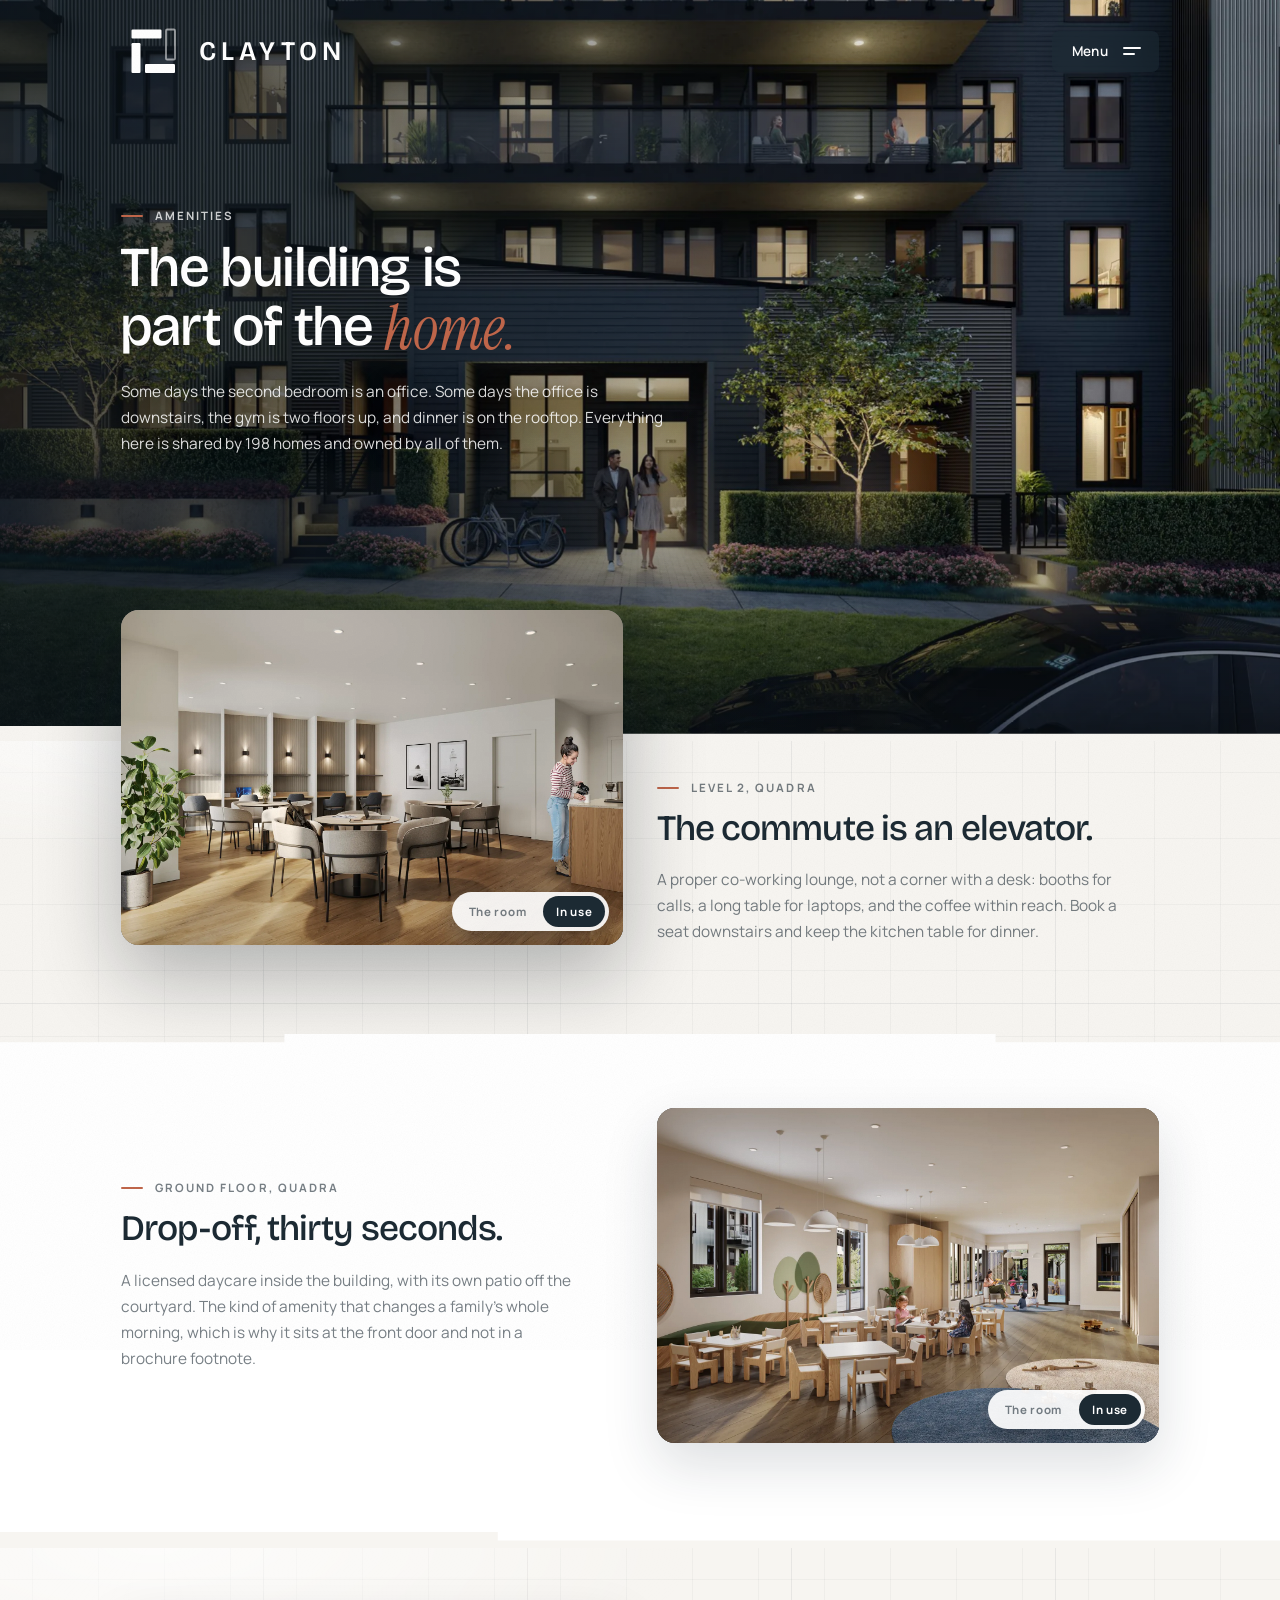
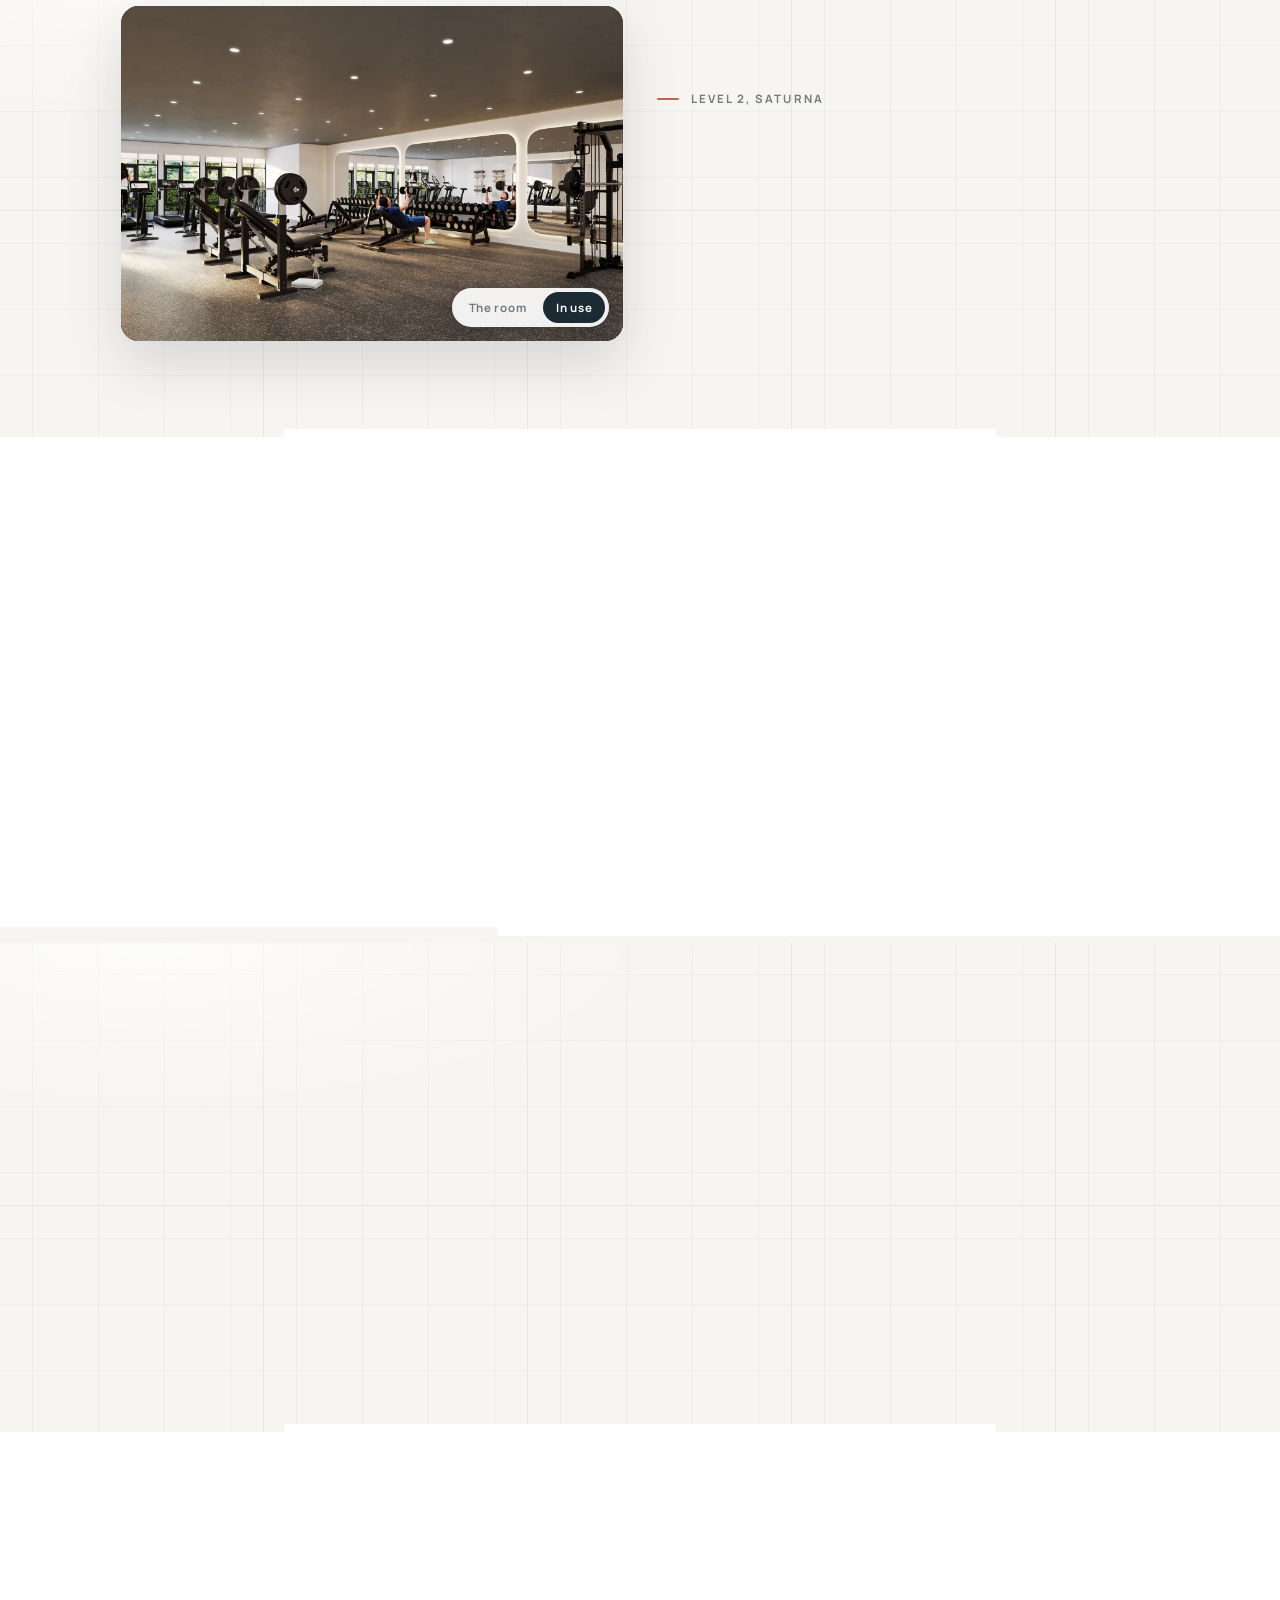
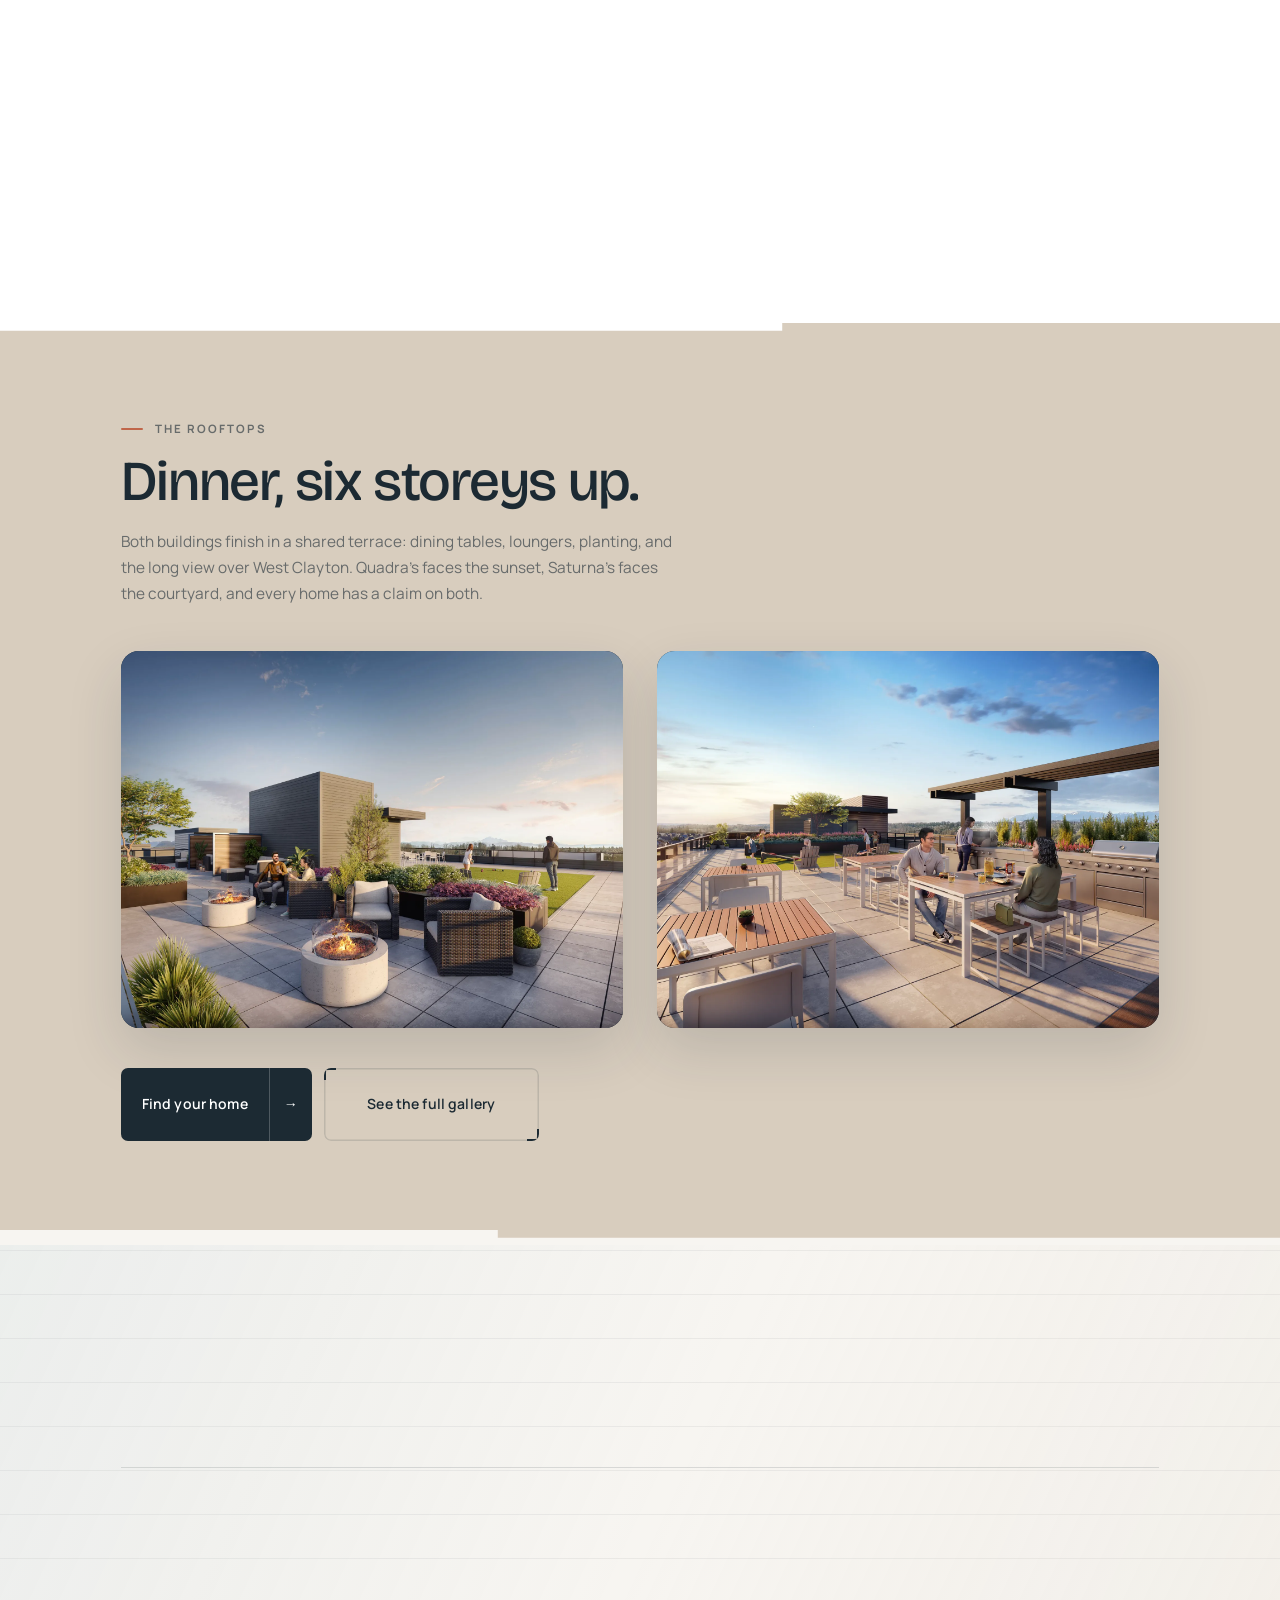
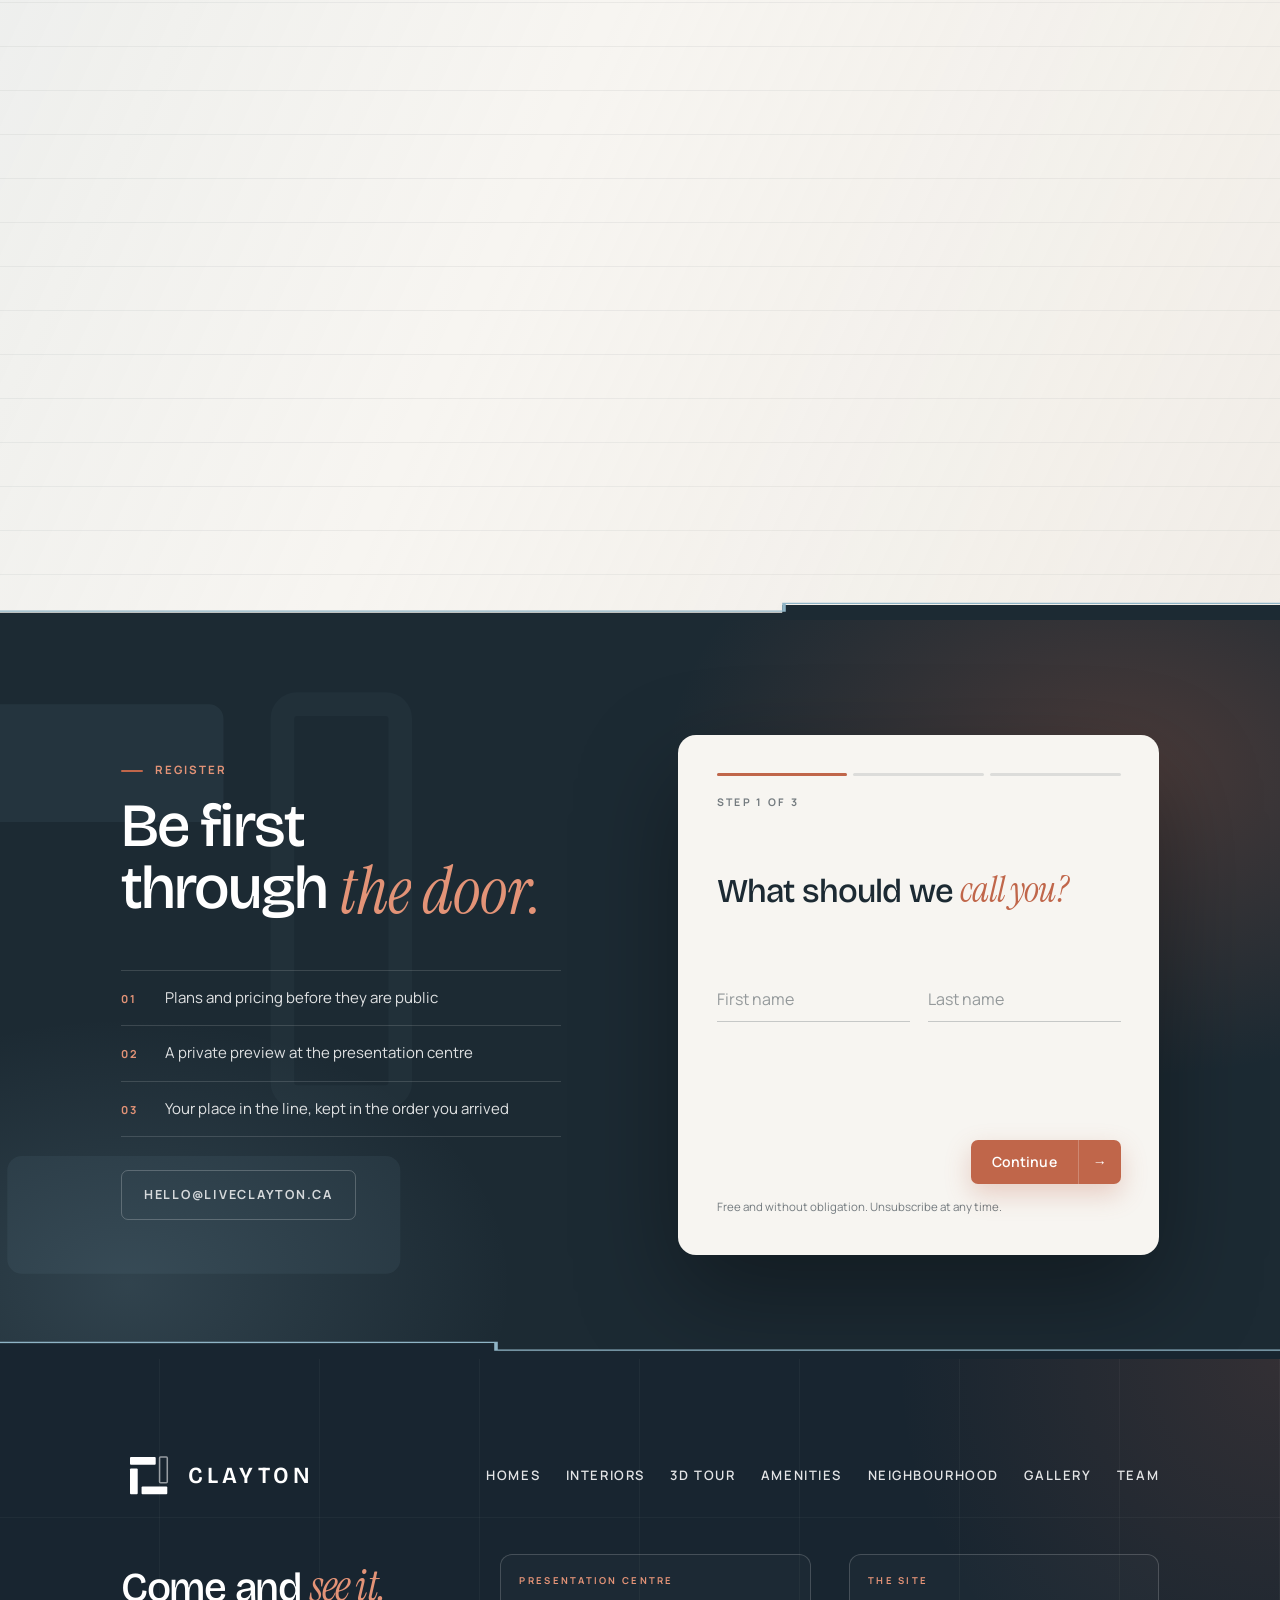
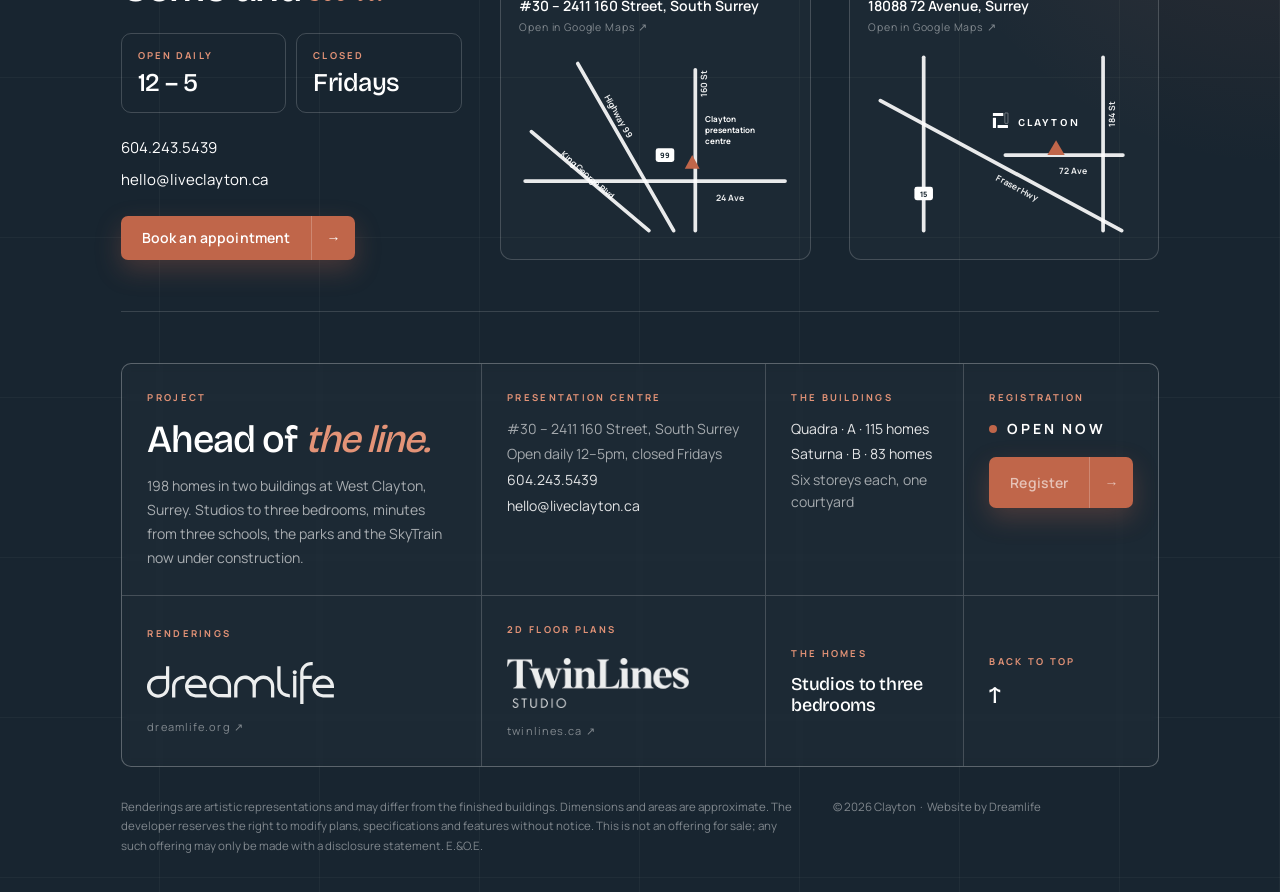
==== commit 6078d8c0: "Living renders: the Saturna card and the amenities header play a short clip once when they scroll in" ====
--- a/amenities.html
+++ b/amenities.html
@@ -7,8 +7,8 @@
 <meta name="description" content="Co-working lounge, daycare, fitness studio, games room and two rooftop terraces, all inside Clayton.">
 <link rel="preload" href="assets/fonts/bricolage.woff2" as="font" type="font/woff2" crossorigin>
 <link rel="preload" href="assets/fonts/manrope.woff2" as="font" type="font/woff2" crossorigin>
-<link rel="stylesheet" href="assets/site.css?v=20260907a">
-<link rel="stylesheet" href="assets/anim.css?v=20260907a">
+<link rel="stylesheet" href="assets/site.css?v=20260907b">
+<link rel="stylesheet" href="assets/anim.css?v=20260907b">
 <style>
 .pagehead{padding:clamp(44px,6vw,80px) 0 0}
 /* the entrance is at the foot of this render, so the header is taller and
@@ -155,24 +155,24 @@
      and either one would pin a fixed panel to the bar's own box -->
 <div class="navmenu" id="navMenu" aria-hidden="true">
   <div class="nm-links">
-    <a class="nm" href="homes.html" data-img="assets/img/Clayton_View_04_Straight_fr.webp?v=20260907a">Homes</a>
-    <a class="nm" href="interiors.html" data-img="assets/img/Clayton_Kitchen_fr_upd.webp?v=20260907a">Interiors</a>
-    <a class="nm" href="tour.html" data-img="assets/img/Clayton_Living_fr.webp?v=20260907a">3D Tour</a>
-    <a class="nm on" href="amenities.html" data-img="assets/img/Clayton_CoWorking_fr_people.webp?v=20260907a">Amenities</a>
-    <a class="nm" href="neighbourhood.html" data-img="assets/img/Clayton_View_05_Aerial_fr_Crop.webp?v=20260907a">Neighbourhood</a>
-    <a class="nm" href="gallery.html" data-img="assets/img/Clayton_Rooftop_Building_A_View1_fr.webp?v=20260907a">Gallery</a>
-    <a class="nm" href="team.html" data-img="assets/img/Clayton_Lobby_fr.webp?v=20260907a">Team</a>
+    <a class="nm" href="homes.html" data-img="assets/img/Clayton_View_04_Straight_fr.webp?v=20260907b">Homes</a>
+    <a class="nm" href="interiors.html" data-img="assets/img/Clayton_Kitchen_fr_upd.webp?v=20260907b">Interiors</a>
+    <a class="nm" href="tour.html" data-img="assets/img/Clayton_Living_fr.webp?v=20260907b">3D Tour</a>
+    <a class="nm on" href="amenities.html" data-img="assets/img/Clayton_CoWorking_fr_people.webp?v=20260907b">Amenities</a>
+    <a class="nm" href="neighbourhood.html" data-img="assets/img/Clayton_View_05_Aerial_fr_Crop.webp?v=20260907b">Neighbourhood</a>
+    <a class="nm" href="gallery.html" data-img="assets/img/Clayton_Rooftop_Building_A_View1_fr.webp?v=20260907b">Gallery</a>
+    <a class="nm" href="team.html" data-img="assets/img/Clayton_Lobby_fr.webp?v=20260907b">Team</a>
     <p class="nm-foot">Presentation Centre &nbsp;&middot;&nbsp; #30 &ndash; 2411 160 Street, South Surrey<br>Open daily 12&ndash;5pm, closed Fridays &nbsp;&middot;&nbsp; 604.243.5439</p>
   </div>
   <aside class="nm-side">
-    <div class="nm-pic"><img src="assets/img/Clayton_Courtyard_fr.webp?v=20260907a" alt=""><img src="" alt=""></div>
+    <div class="nm-pic"><img src="assets/img/Clayton_Courtyard_fr.webp?v=20260907b" alt=""><img src="" alt=""></div>
     <button class="nm-reg" type="button" data-register><span>Register for first access</span><b>&#8594;</b></button>
   </aside>
 </div>
 
 
 <header class="pagehead has-media leave">
-  <div class="ph-media" data-par="0.16"><img src="assets/img/Clayton_Lobby_fr.webp?v=20260907a" alt="The lobby at Clayton"></div>
+  <div class="ph-media" data-clip="assets/video/amenities-lobby.mp4?v=20260907b" data-par="0.16"><img src="assets/img/Clayton_Lobby_fr.webp?v=20260907b" alt="The lobby at Clayton"></div>
   <div class="ph-veil"></div>
   <div class="wrap ph-in">
     <div class="kicker">Amenities</div>
@@ -187,8 +187,8 @@
 <section class="am first jn jn-step-l tex-plate leave" style="--jc:var(--paper)">
   <div class="wrap grid2">
     <figure class="frame reveal peopled" data-pair>
-      <img class="a" src="assets/img/Clayton_CoWorking_fr.webp?v=20260907a" alt="The co-working lounge" loading="lazy">
-      <img class="b" src="assets/img/Clayton_CoWorking_fr_people.webp?v=20260907a" alt="The co-working lounge in use">
+      <img class="a" src="assets/img/Clayton_CoWorking_fr.webp?v=20260907b" alt="The co-working lounge" loading="lazy">
+      <img class="b" src="assets/img/Clayton_CoWorking_fr_people.webp?v=20260907b" alt="The co-working lounge in use">
       <div class="pswitch" role="group" aria-label="Show the room with or without people">
         <button type="button" data-mode="empty">The room</button>
         <button type="button" class="on" data-mode="people">In use</button>
@@ -208,8 +208,8 @@
 <section class="am flip jn jn-shelf tex-lines leave" style="background:#fff;--jc:#fff">
   <div class="wrap grid2">
     <figure class="frame reveal peopled" data-pair>
-      <img class="a" src="assets/img/Clayton_Daycare_fr.webp?v=20260907a" alt="The daycare" loading="lazy">
-      <img class="b" src="assets/img/Clayton_Daycare_fr_people.webp?v=20260907a" alt="The daycare in use">
+      <img class="a" src="assets/img/Clayton_Daycare_fr.webp?v=20260907b" alt="The daycare" loading="lazy">
+      <img class="b" src="assets/img/Clayton_Daycare_fr_people.webp?v=20260907b" alt="The daycare in use">
       <div class="pswitch" role="group" aria-label="Show the room with or without people">
         <button type="button" data-mode="empty">The room</button>
         <button type="button" class="on" data-mode="people">In use</button>
@@ -229,8 +229,8 @@
 <section class="am jn jn-step-l tex-plate leave" style="--jc:var(--paper)">
   <div class="wrap grid2">
     <figure class="frame reveal peopled" data-pair>
-      <img class="a" src="assets/img/Clayton_Fitness_fr.webp?v=20260907a" alt="The fitness studio" loading="lazy">
-      <img class="b" src="assets/img/Clayton_Fitness_fr_people.webp?v=20260907a" alt="The fitness studio in use">
+      <img class="a" src="assets/img/Clayton_Fitness_fr.webp?v=20260907b" alt="The fitness studio" loading="lazy">
+      <img class="b" src="assets/img/Clayton_Fitness_fr_people.webp?v=20260907b" alt="The fitness studio in use">
       <div class="pswitch" role="group" aria-label="Show the room with or without people">
         <button type="button" data-mode="empty">The room</button>
         <button type="button" class="on" data-mode="people">In use</button>
@@ -250,8 +250,8 @@
 <section class="am flip jn jn-shelf tex-lines leave" style="background:#fff;--jc:#fff">
   <div class="wrap grid2">
     <figure class="frame reveal peopled" data-pair>
-      <img class="a" src="assets/img/Clayton_GamesRoom_fr.webp?v=20260907a" alt="The games room" loading="lazy">
-      <img class="b" src="assets/img/Clayton_GamesRoom_fr_people.webp?v=20260907a" alt="The games room in use">
+      <img class="a" src="assets/img/Clayton_GamesRoom_fr.webp?v=20260907b" alt="The games room" loading="lazy">
+      <img class="b" src="assets/img/Clayton_GamesRoom_fr_people.webp?v=20260907b" alt="The games room in use">
       <div class="pswitch" role="group" aria-label="Show the room with or without people">
         <button type="button" data-mode="empty">The room</button>
         <button type="button" class="on" data-mode="people">In use</button>
@@ -270,8 +270,8 @@
 <section class="am jn jn-step-l tex-plate leave" style="--jc:var(--paper)">
   <div class="wrap grid2">
     <figure class="frame reveal" data-lightbox data-title="The lobby"
-            data-full="assets/img/Clayton_Lobby_fr.webp?v=20260907a">
-      <img src="assets/img/Clayton_Lobby_fr.webp?v=20260907a" alt="The lobby" loading="lazy">
+            data-full="assets/img/Clayton_Lobby_fr.webp?v=20260907b">
+      <img src="assets/img/Clayton_Lobby_fr.webp?v=20260907b" alt="The lobby" loading="lazy">
     </figure>
     <div>
       <div class="kicker reveal">The arrival</div>
@@ -286,8 +286,8 @@
 <section class="am flip jn jn-shelf tex-lines leave" style="background:#fff;--jc:#fff">
   <div class="wrap grid2">
     <figure class="frame reveal" data-lightbox data-title="The kids room"
-            data-full="assets/img/Clayton_KidsRoom_fr.webp?v=20260907a">
-      <img src="assets/img/Clayton_KidsRoom_fr.webp?v=20260907a" alt="The kids room" loading="lazy">
+            data-full="assets/img/Clayton_KidsRoom_fr.webp?v=20260907b">
+      <img src="assets/img/Clayton_KidsRoom_fr.webp?v=20260907b" alt="The kids room" loading="lazy">
     </figure>
     <div>
       <div class="kicker reveal">Rainy days</div>
@@ -309,12 +309,12 @@
        the courtyard, and every home has a claim on both.</p>
     <div class="grid2" style="margin-top:clamp(26px,3.4vw,44px)">
       <figure class="frame reveal" style="margin:0" data-lightbox data-title="Quadra rooftop"
-              data-full="assets/img/Clayton_Rooftop_Building_A_View1_fr.webp?v=20260907a">
-        <img src="assets/img/Clayton_Rooftop_Building_A_View1_fr.webp?v=20260907a" alt="Quadra rooftop terrace" loading="lazy">
+              data-full="assets/img/Clayton_Rooftop_Building_A_View1_fr.webp?v=20260907b">
+        <img src="assets/img/Clayton_Rooftop_Building_A_View1_fr.webp?v=20260907b" alt="Quadra rooftop terrace" loading="lazy">
       </figure>
       <figure class="frame reveal d1" style="margin:0" data-lightbox data-title="Saturna rooftop"
-              data-full="assets/img/Clayton_Rooftop_Building_B_View1_fr.webp?v=20260907a">
-        <img src="assets/img/Clayton_Rooftop_Building_B_View1_fr.webp?v=20260907a" alt="Saturna rooftop terrace" loading="lazy">
+              data-full="assets/img/Clayton_Rooftop_Building_B_View1_fr.webp?v=20260907b">
+        <img src="assets/img/Clayton_Rooftop_Building_B_View1_fr.webp?v=20260907b" alt="Saturna rooftop terrace" loading="lazy">
       </figure>
     </div>
     <div class="hero-ctas reveal d2" style="margin-top:clamp(26px,3.4vw,40px)">
@@ -332,17 +332,17 @@
       <a class="reveal" href="interiors.html">
         <span><i>Interiors</i><b>Dawn or Dusk</b></span>
         <p>Warm white or walnut over the same pale oak: two schemes, one switch that runs the whole page, and the kitchen read point by point.</p>
-        <span class="pic"><img src="assets/img/Clayton_Kitchen_Dark_fr_upd.webp?v=20260907a" alt="The kitchen, Dusk" loading="lazy"><span class="go"><span>&#8594;</span></span></span>
+        <span class="pic"><img src="assets/img/Clayton_Kitchen_Dark_fr_upd.webp?v=20260907b" alt="The kitchen, Dusk" loading="lazy"><span class="go"><span>&#8594;</span></span></span>
       </a>
       <a class="reveal d1" href="homes.html">
         <span><i>Homes</i><b>Find your floor</b></span>
         <p>Two buildings, six levels each, every plan in the release drawn on its floorplate. Pick a home the way the architect did.</p>
-        <span class="pic"><img src="assets/img/Clayton_View_05_Aerial_fr_Crop.webp?v=20260907a" alt="Clayton from the air" loading="lazy"><span class="go"><span>&#8594;</span></span></span>
+        <span class="pic"><img src="assets/img/Clayton_View_05_Aerial_fr_Crop.webp?v=20260907b" alt="Clayton from the air" loading="lazy"><span class="go"><span>&#8594;</span></span></span>
       </a>
       <a class="reveal d2" href="tour.html#start">
         <span><i>3D Tour</i><b>Step inside</b></span>
         <p>Eight rooms of a three bedroom in 360, with the plan in the corner following you from room to room. It starts the moment you land.</p>
-        <span class="pic"><img src="assets/img/Clayton_Living_fr.webp?v=20260907a" alt="The living room" loading="lazy"><span class="go"><span>&#8594;</span></span></span>
+        <span class="pic"><img src="assets/img/Clayton_Living_fr.webp?v=20260907b" alt="The living room" loading="lazy"><span class="go"><span>&#8594;</span></span></span>
       </a>
     </div>
   </div>
@@ -515,9 +515,10 @@
   </div>
 </footer>
 
-<script src="assets/site.js?v=20260907a"></script>
-<script src="assets/register.js?v=20260907a" defer></script>
-<script src="assets/anim.js?v=20260907a" defer></script>
+<script src="assets/site.js?v=20260907b"></script>
+<script src="assets/register.js?v=20260907b" defer></script>
+<script src="assets/anim.js?v=20260907b" defer></script>
+<script src="assets/clip.js?v=20260907b" defer></script>
 <script>
 /* The people switch. Two stacked images per figure and a crossfade between
    them, so the camera never moves and only the life appears. */
--- a/assets/site.css
+++ b/assets/site.css
@@ -895,3 +895,13 @@
 .ff-map svg path{transition:stroke .4s}
 @media(max-width:1000px){.f-find{grid-template-columns:1fr 1fr}.ff-say{grid-column:1/-1}}
 @media(max-width:600px){.f-find{grid-template-columns:1fr}}
+
+/* ---------- living renders ---------- */
+/* A clip sits over its still and fades away when it ends; the still is what remains. */
+[data-clip]{position:relative}
+.clipv{position:absolute;inset:0;width:100%;height:100%;object-fit:cover;object-position:center;z-index:1;
+  opacity:0;pointer-events:none;transition:opacity .9s ease,transform 1.8s var(--ease)}
+.clipv.live{opacity:1}
+.clipv.done{opacity:0}
+.plate:hover .pic .clipv{transform:scale(1.05)}
+.pagehead .ph-media .clipv{object-position:center}
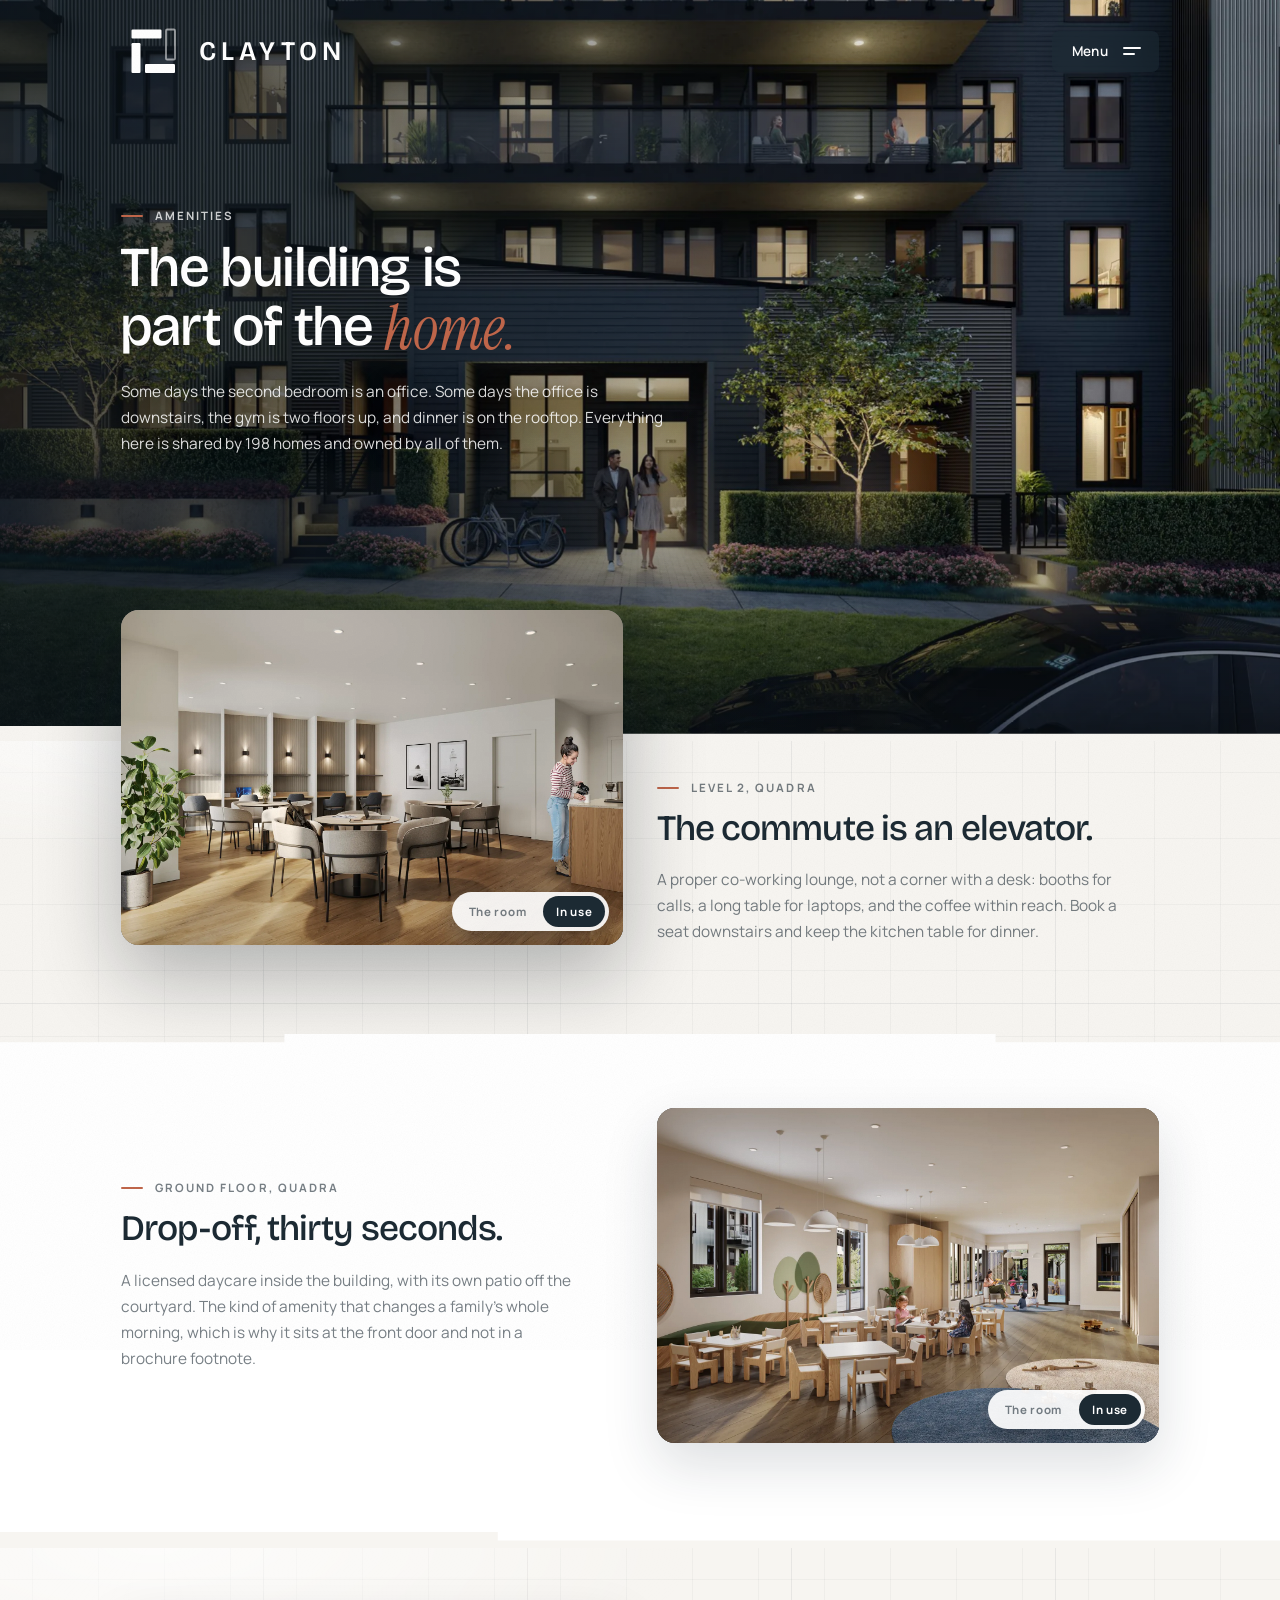
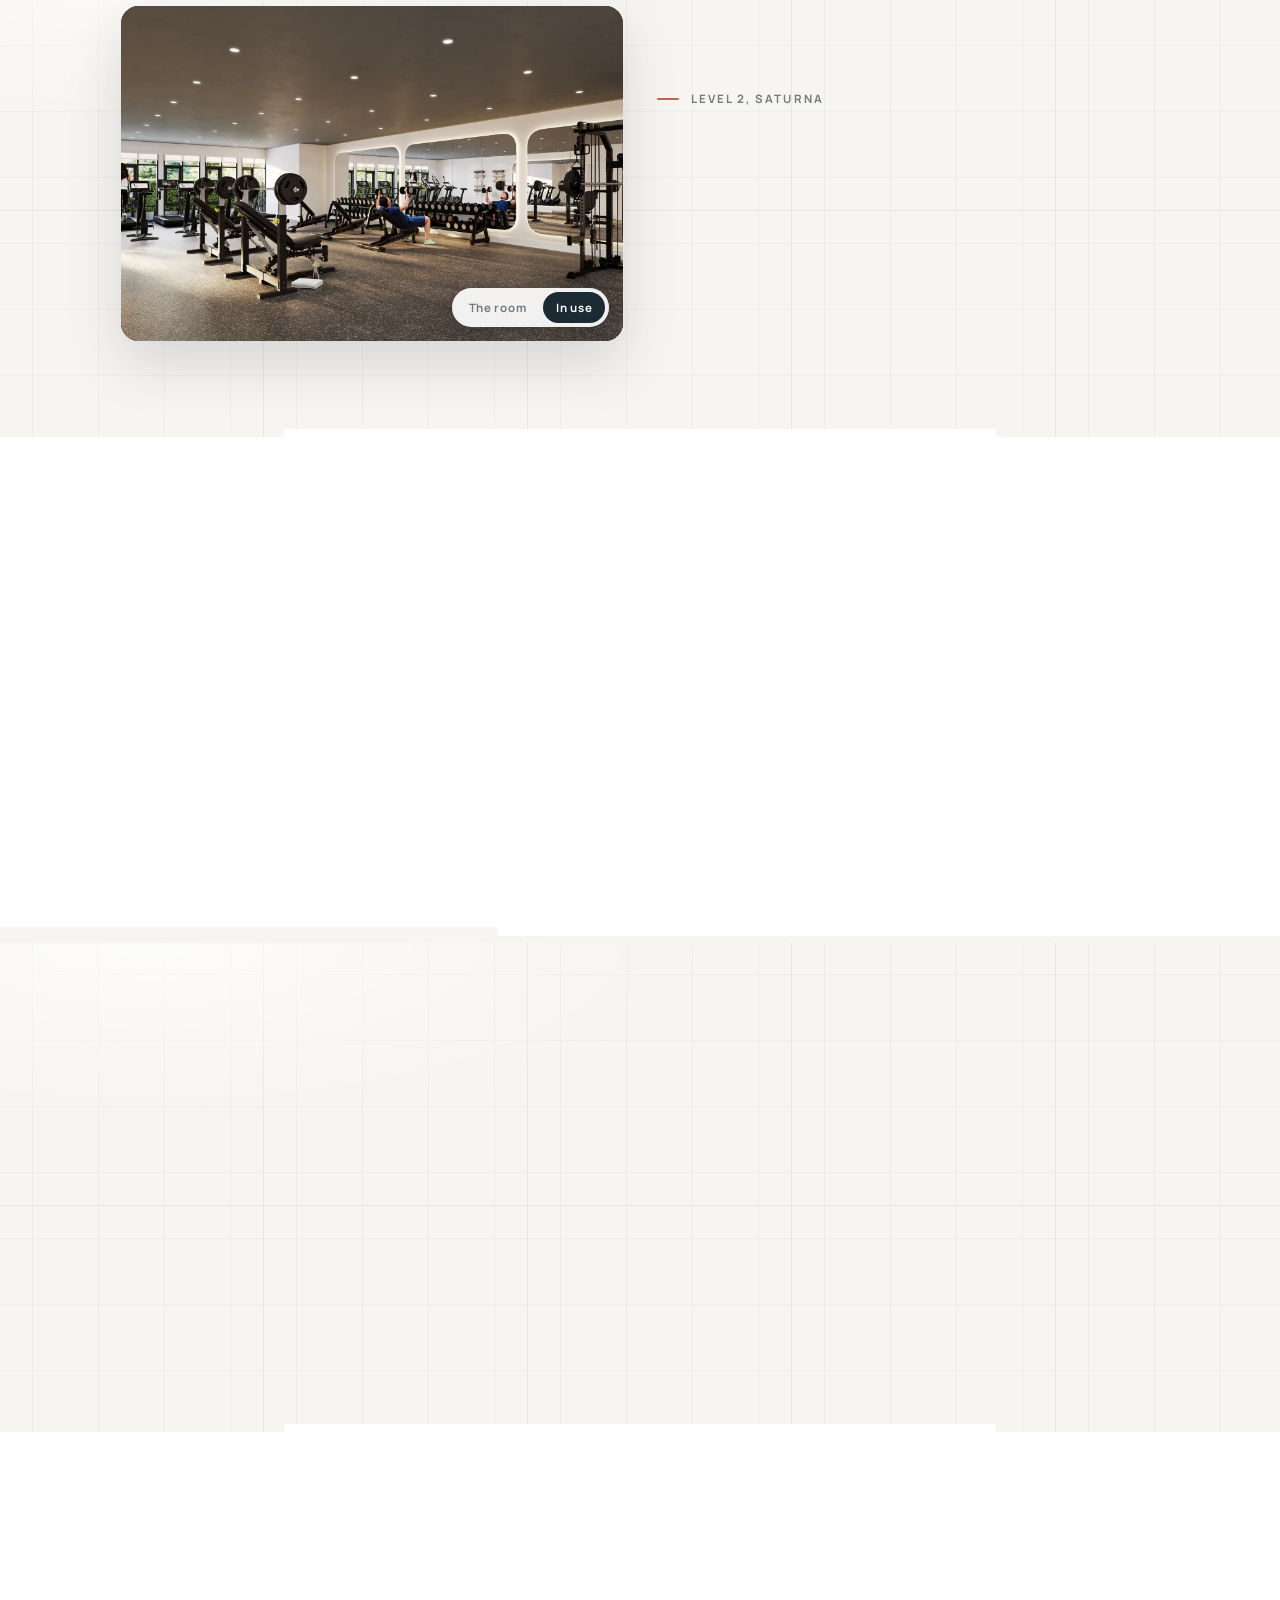
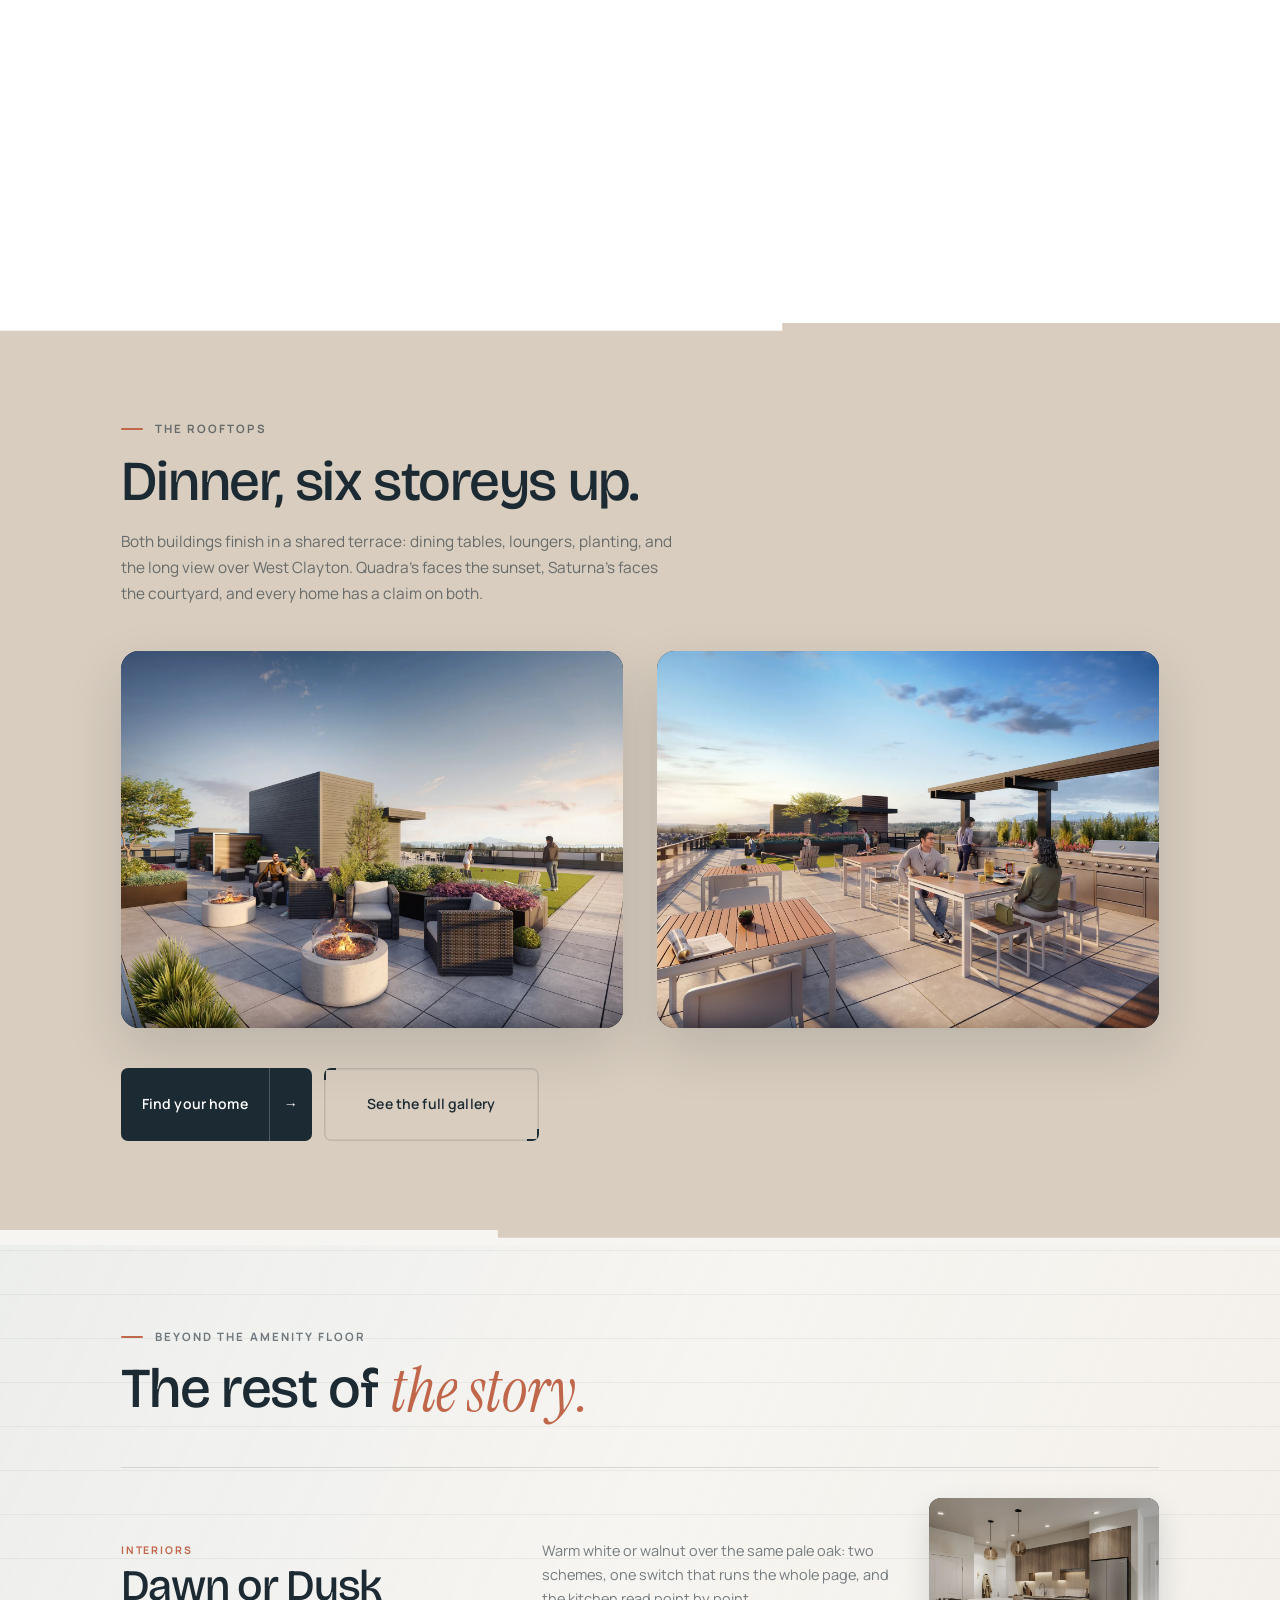
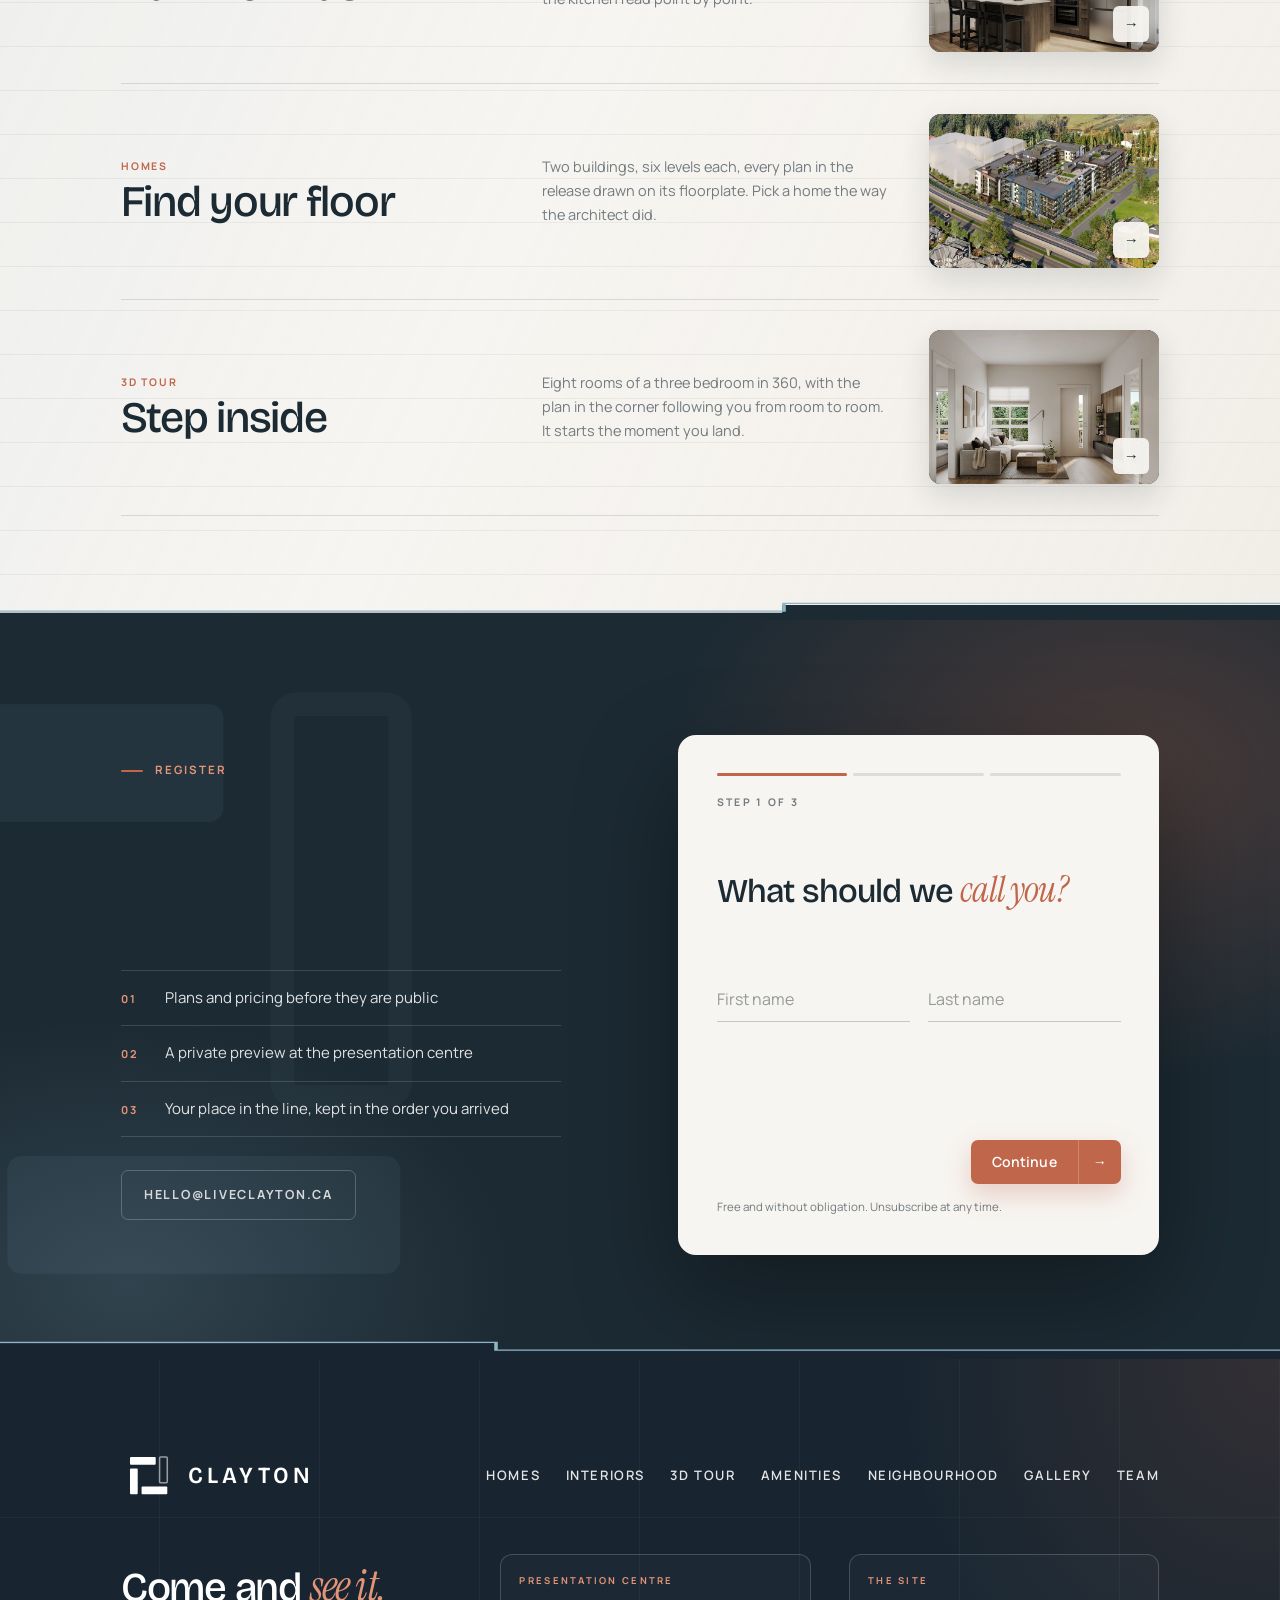
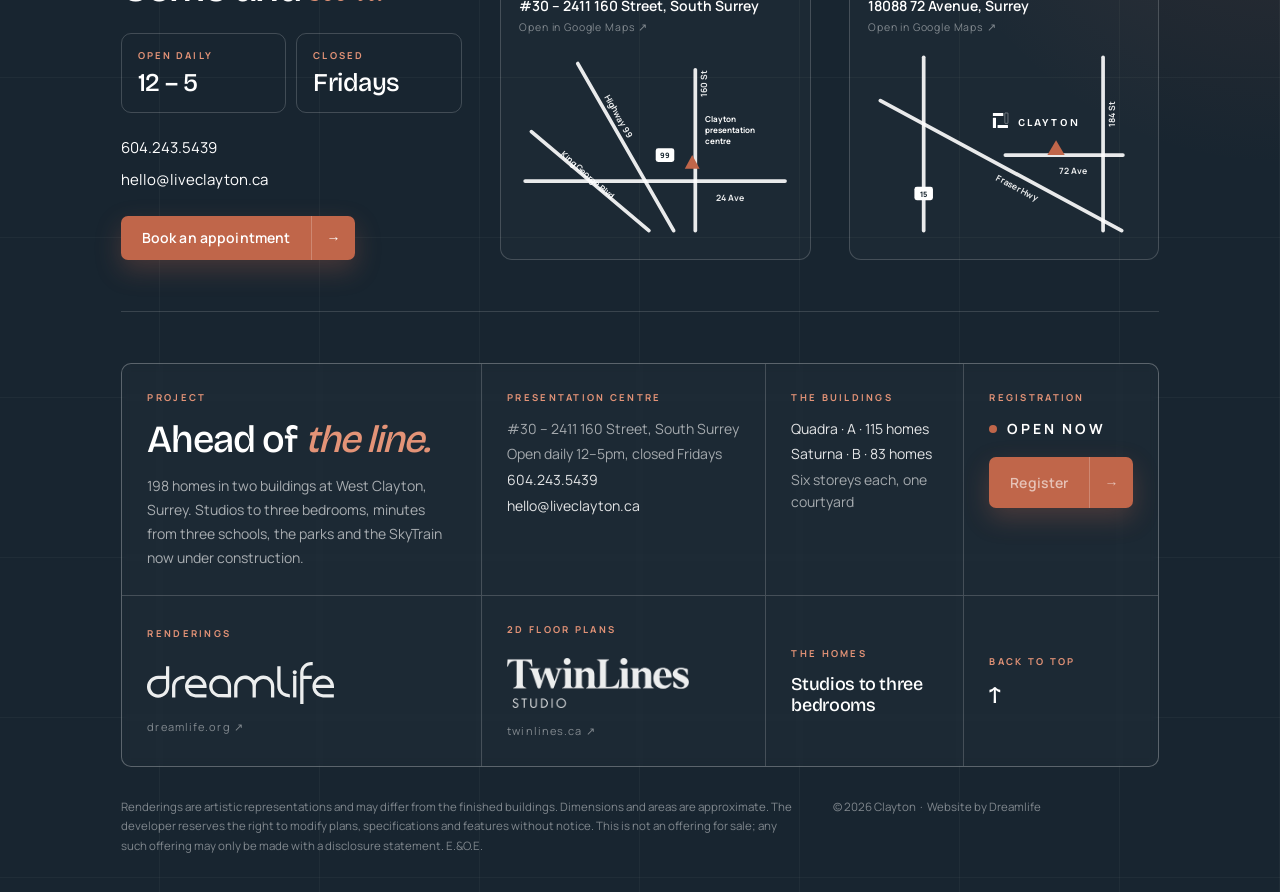
==== commit 9d2aa89a: "Living renders: Quadra card gets its clip, and every clip now crops exactly like the still beneath i" ====
--- a/amenities.html
+++ b/amenities.html
@@ -7,8 +7,8 @@
 <meta name="description" content="Co-working lounge, daycare, fitness studio, games room and two rooftop terraces, all inside Clayton.">
 <link rel="preload" href="assets/fonts/bricolage.woff2" as="font" type="font/woff2" crossorigin>
 <link rel="preload" href="assets/fonts/manrope.woff2" as="font" type="font/woff2" crossorigin>
-<link rel="stylesheet" href="assets/site.css?v=20260907b">
-<link rel="stylesheet" href="assets/anim.css?v=20260907b">
+<link rel="stylesheet" href="assets/site.css?v=20260907c">
+<link rel="stylesheet" href="assets/anim.css?v=20260907c">
 <style>
 .pagehead{padding:clamp(44px,6vw,80px) 0 0}
 /* the entrance is at the foot of this render, so the header is taller and
@@ -155,24 +155,24 @@
      and either one would pin a fixed panel to the bar's own box -->
 <div class="navmenu" id="navMenu" aria-hidden="true">
   <div class="nm-links">
-    <a class="nm" href="homes.html" data-img="assets/img/Clayton_View_04_Straight_fr.webp?v=20260907b">Homes</a>
-    <a class="nm" href="interiors.html" data-img="assets/img/Clayton_Kitchen_fr_upd.webp?v=20260907b">Interiors</a>
-    <a class="nm" href="tour.html" data-img="assets/img/Clayton_Living_fr.webp?v=20260907b">3D Tour</a>
-    <a class="nm on" href="amenities.html" data-img="assets/img/Clayton_CoWorking_fr_people.webp?v=20260907b">Amenities</a>
-    <a class="nm" href="neighbourhood.html" data-img="assets/img/Clayton_View_05_Aerial_fr_Crop.webp?v=20260907b">Neighbourhood</a>
-    <a class="nm" href="gallery.html" data-img="assets/img/Clayton_Rooftop_Building_A_View1_fr.webp?v=20260907b">Gallery</a>
-    <a class="nm" href="team.html" data-img="assets/img/Clayton_Lobby_fr.webp?v=20260907b">Team</a>
+    <a class="nm" href="homes.html" data-img="assets/img/Clayton_View_04_Straight_fr.webp?v=20260907c">Homes</a>
+    <a class="nm" href="interiors.html" data-img="assets/img/Clayton_Kitchen_fr_upd.webp?v=20260907c">Interiors</a>
+    <a class="nm" href="tour.html" data-img="assets/img/Clayton_Living_fr.webp?v=20260907c">3D Tour</a>
+    <a class="nm on" href="amenities.html" data-img="assets/img/Clayton_CoWorking_fr_people.webp?v=20260907c">Amenities</a>
+    <a class="nm" href="neighbourhood.html" data-img="assets/img/Clayton_View_05_Aerial_fr_Crop.webp?v=20260907c">Neighbourhood</a>
+    <a class="nm" href="gallery.html" data-img="assets/img/Clayton_Rooftop_Building_A_View1_fr.webp?v=20260907c">Gallery</a>
+    <a class="nm" href="team.html" data-img="assets/img/Clayton_Lobby_fr.webp?v=20260907c">Team</a>
     <p class="nm-foot">Presentation Centre &nbsp;&middot;&nbsp; #30 &ndash; 2411 160 Street, South Surrey<br>Open daily 12&ndash;5pm, closed Fridays &nbsp;&middot;&nbsp; 604.243.5439</p>
   </div>
   <aside class="nm-side">
-    <div class="nm-pic"><img src="assets/img/Clayton_Courtyard_fr.webp?v=20260907b" alt=""><img src="" alt=""></div>
+    <div class="nm-pic"><img src="assets/img/Clayton_Courtyard_fr.webp?v=20260907c" alt=""><img src="" alt=""></div>
     <button class="nm-reg" type="button" data-register><span>Register for first access</span><b>&#8594;</b></button>
   </aside>
 </div>
 
 
 <header class="pagehead has-media leave">
-  <div class="ph-media" data-clip="assets/video/amenities-lobby.mp4?v=20260907b" data-par="0.16"><img src="assets/img/Clayton_Lobby_fr.webp?v=20260907b" alt="The lobby at Clayton"></div>
+  <div class="ph-media" data-clip="assets/video/amenities-lobby.mp4?v=20260907c" data-par="0.16"><img src="assets/img/Clayton_Lobby_fr.webp?v=20260907c" alt="The lobby at Clayton"></div>
   <div class="ph-veil"></div>
   <div class="wrap ph-in">
     <div class="kicker">Amenities</div>
@@ -187,8 +187,8 @@
 <section class="am first jn jn-step-l tex-plate leave" style="--jc:var(--paper)">
   <div class="wrap grid2">
     <figure class="frame reveal peopled" data-pair>
-      <img class="a" src="assets/img/Clayton_CoWorking_fr.webp?v=20260907b" alt="The co-working lounge" loading="lazy">
-      <img class="b" src="assets/img/Clayton_CoWorking_fr_people.webp?v=20260907b" alt="The co-working lounge in use">
+      <img class="a" src="assets/img/Clayton_CoWorking_fr.webp?v=20260907c" alt="The co-working lounge" loading="lazy">
+      <img class="b" src="assets/img/Clayton_CoWorking_fr_people.webp?v=20260907c" alt="The co-working lounge in use">
       <div class="pswitch" role="group" aria-label="Show the room with or without people">
         <button type="button" data-mode="empty">The room</button>
         <button type="button" class="on" data-mode="people">In use</button>
@@ -208,8 +208,8 @@
 <section class="am flip jn jn-shelf tex-lines leave" style="background:#fff;--jc:#fff">
   <div class="wrap grid2">
     <figure class="frame reveal peopled" data-pair>
-      <img class="a" src="assets/img/Clayton_Daycare_fr.webp?v=20260907b" alt="The daycare" loading="lazy">
-      <img class="b" src="assets/img/Clayton_Daycare_fr_people.webp?v=20260907b" alt="The daycare in use">
+      <img class="a" src="assets/img/Clayton_Daycare_fr.webp?v=20260907c" alt="The daycare" loading="lazy">
+      <img class="b" src="assets/img/Clayton_Daycare_fr_people.webp?v=20260907c" alt="The daycare in use">
       <div class="pswitch" role="group" aria-label="Show the room with or without people">
         <button type="button" data-mode="empty">The room</button>
         <button type="button" class="on" data-mode="people">In use</button>
@@ -229,8 +229,8 @@
 <section class="am jn jn-step-l tex-plate leave" style="--jc:var(--paper)">
   <div class="wrap grid2">
     <figure class="frame reveal peopled" data-pair>
-      <img class="a" src="assets/img/Clayton_Fitness_fr.webp?v=20260907b" alt="The fitness studio" loading="lazy">
-      <img class="b" src="assets/img/Clayton_Fitness_fr_people.webp?v=20260907b" alt="The fitness studio in use">
+      <img class="a" src="assets/img/Clayton_Fitness_fr.webp?v=20260907c" alt="The fitness studio" loading="lazy">
+      <img class="b" src="assets/img/Clayton_Fitness_fr_people.webp?v=20260907c" alt="The fitness studio in use">
       <div class="pswitch" role="group" aria-label="Show the room with or without people">
         <button type="button" data-mode="empty">The room</button>
         <button type="button" class="on" data-mode="people">In use</button>
@@ -250,8 +250,8 @@
 <section class="am flip jn jn-shelf tex-lines leave" style="background:#fff;--jc:#fff">
   <div class="wrap grid2">
     <figure class="frame reveal peopled" data-pair>
-      <img class="a" src="assets/img/Clayton_GamesRoom_fr.webp?v=20260907b" alt="The games room" loading="lazy">
-      <img class="b" src="assets/img/Clayton_GamesRoom_fr_people.webp?v=20260907b" alt="The games room in use">
+      <img class="a" src="assets/img/Clayton_GamesRoom_fr.webp?v=20260907c" alt="The games room" loading="lazy">
+      <img class="b" src="assets/img/Clayton_GamesRoom_fr_people.webp?v=20260907c" alt="The games room in use">
       <div class="pswitch" role="group" aria-label="Show the room with or without people">
         <button type="button" data-mode="empty">The room</button>
         <button type="button" class="on" data-mode="people">In use</button>
@@ -270,8 +270,8 @@
 <section class="am jn jn-step-l tex-plate leave" style="--jc:var(--paper)">
   <div class="wrap grid2">
     <figure class="frame reveal" data-lightbox data-title="The lobby"
-            data-full="assets/img/Clayton_Lobby_fr.webp?v=20260907b">
-      <img src="assets/img/Clayton_Lobby_fr.webp?v=20260907b" alt="The lobby" loading="lazy">
+            data-full="assets/img/Clayton_Lobby_fr.webp?v=20260907c">
+      <img src="assets/img/Clayton_Lobby_fr.webp?v=20260907c" alt="The lobby" loading="lazy">
     </figure>
     <div>
       <div class="kicker reveal">The arrival</div>
@@ -286,8 +286,8 @@
 <section class="am flip jn jn-shelf tex-lines leave" style="background:#fff;--jc:#fff">
   <div class="wrap grid2">
     <figure class="frame reveal" data-lightbox data-title="The kids room"
-            data-full="assets/img/Clayton_KidsRoom_fr.webp?v=20260907b">
-      <img src="assets/img/Clayton_KidsRoom_fr.webp?v=20260907b" alt="The kids room" loading="lazy">
+            data-full="assets/img/Clayton_KidsRoom_fr.webp?v=20260907c">
+      <img src="assets/img/Clayton_KidsRoom_fr.webp?v=20260907c" alt="The kids room" loading="lazy">
     </figure>
     <div>
       <div class="kicker reveal">Rainy days</div>
@@ -309,12 +309,12 @@
        the courtyard, and every home has a claim on both.</p>
     <div class="grid2" style="margin-top:clamp(26px,3.4vw,44px)">
       <figure class="frame reveal" style="margin:0" data-lightbox data-title="Quadra rooftop"
-              data-full="assets/img/Clayton_Rooftop_Building_A_View1_fr.webp?v=20260907b">
-        <img src="assets/img/Clayton_Rooftop_Building_A_View1_fr.webp?v=20260907b" alt="Quadra rooftop terrace" loading="lazy">
+              data-full="assets/img/Clayton_Rooftop_Building_A_View1_fr.webp?v=20260907c">
+        <img src="assets/img/Clayton_Rooftop_Building_A_View1_fr.webp?v=20260907c" alt="Quadra rooftop terrace" loading="lazy">
       </figure>
       <figure class="frame reveal d1" style="margin:0" data-lightbox data-title="Saturna rooftop"
-              data-full="assets/img/Clayton_Rooftop_Building_B_View1_fr.webp?v=20260907b">
-        <img src="assets/img/Clayton_Rooftop_Building_B_View1_fr.webp?v=20260907b" alt="Saturna rooftop terrace" loading="lazy">
+              data-full="assets/img/Clayton_Rooftop_Building_B_View1_fr.webp?v=20260907c">
+        <img src="assets/img/Clayton_Rooftop_Building_B_View1_fr.webp?v=20260907c" alt="Saturna rooftop terrace" loading="lazy">
       </figure>
     </div>
     <div class="hero-ctas reveal d2" style="margin-top:clamp(26px,3.4vw,40px)">
@@ -332,17 +332,17 @@
       <a class="reveal" href="interiors.html">
         <span><i>Interiors</i><b>Dawn or Dusk</b></span>
         <p>Warm white or walnut over the same pale oak: two schemes, one switch that runs the whole page, and the kitchen read point by point.</p>
-        <span class="pic"><img src="assets/img/Clayton_Kitchen_Dark_fr_upd.webp?v=20260907b" alt="The kitchen, Dusk" loading="lazy"><span class="go"><span>&#8594;</span></span></span>
+        <span class="pic"><img src="assets/img/Clayton_Kitchen_Dark_fr_upd.webp?v=20260907c" alt="The kitchen, Dusk" loading="lazy"><span class="go"><span>&#8594;</span></span></span>
       </a>
       <a class="reveal d1" href="homes.html">
         <span><i>Homes</i><b>Find your floor</b></span>
         <p>Two buildings, six levels each, every plan in the release drawn on its floorplate. Pick a home the way the architect did.</p>
-        <span class="pic"><img src="assets/img/Clayton_View_05_Aerial_fr_Crop.webp?v=20260907b" alt="Clayton from the air" loading="lazy"><span class="go"><span>&#8594;</span></span></span>
+        <span class="pic"><img src="assets/img/Clayton_View_05_Aerial_fr_Crop.webp?v=20260907c" alt="Clayton from the air" loading="lazy"><span class="go"><span>&#8594;</span></span></span>
       </a>
       <a class="reveal d2" href="tour.html#start">
         <span><i>3D Tour</i><b>Step inside</b></span>
         <p>Eight rooms of a three bedroom in 360, with the plan in the corner following you from room to room. It starts the moment you land.</p>
-        <span class="pic"><img src="assets/img/Clayton_Living_fr.webp?v=20260907b" alt="The living room" loading="lazy"><span class="go"><span>&#8594;</span></span></span>
+        <span class="pic"><img src="assets/img/Clayton_Living_fr.webp?v=20260907c" alt="The living room" loading="lazy"><span class="go"><span>&#8594;</span></span></span>
       </a>
     </div>
   </div>
@@ -515,10 +515,10 @@
   </div>
 </footer>
 
-<script src="assets/site.js?v=20260907b"></script>
-<script src="assets/register.js?v=20260907b" defer></script>
-<script src="assets/anim.js?v=20260907b" defer></script>
-<script src="assets/clip.js?v=20260907b" defer></script>
+<script src="assets/site.js?v=20260907c"></script>
+<script src="assets/register.js?v=20260907c" defer></script>
+<script src="assets/anim.js?v=20260907c" defer></script>
+<script src="assets/clip.js?v=20260907c" defer></script>
 <script>
 /* The people switch. Two stacked images per figure and a crossfade between
    them, so the camera never moves and only the life appears. */
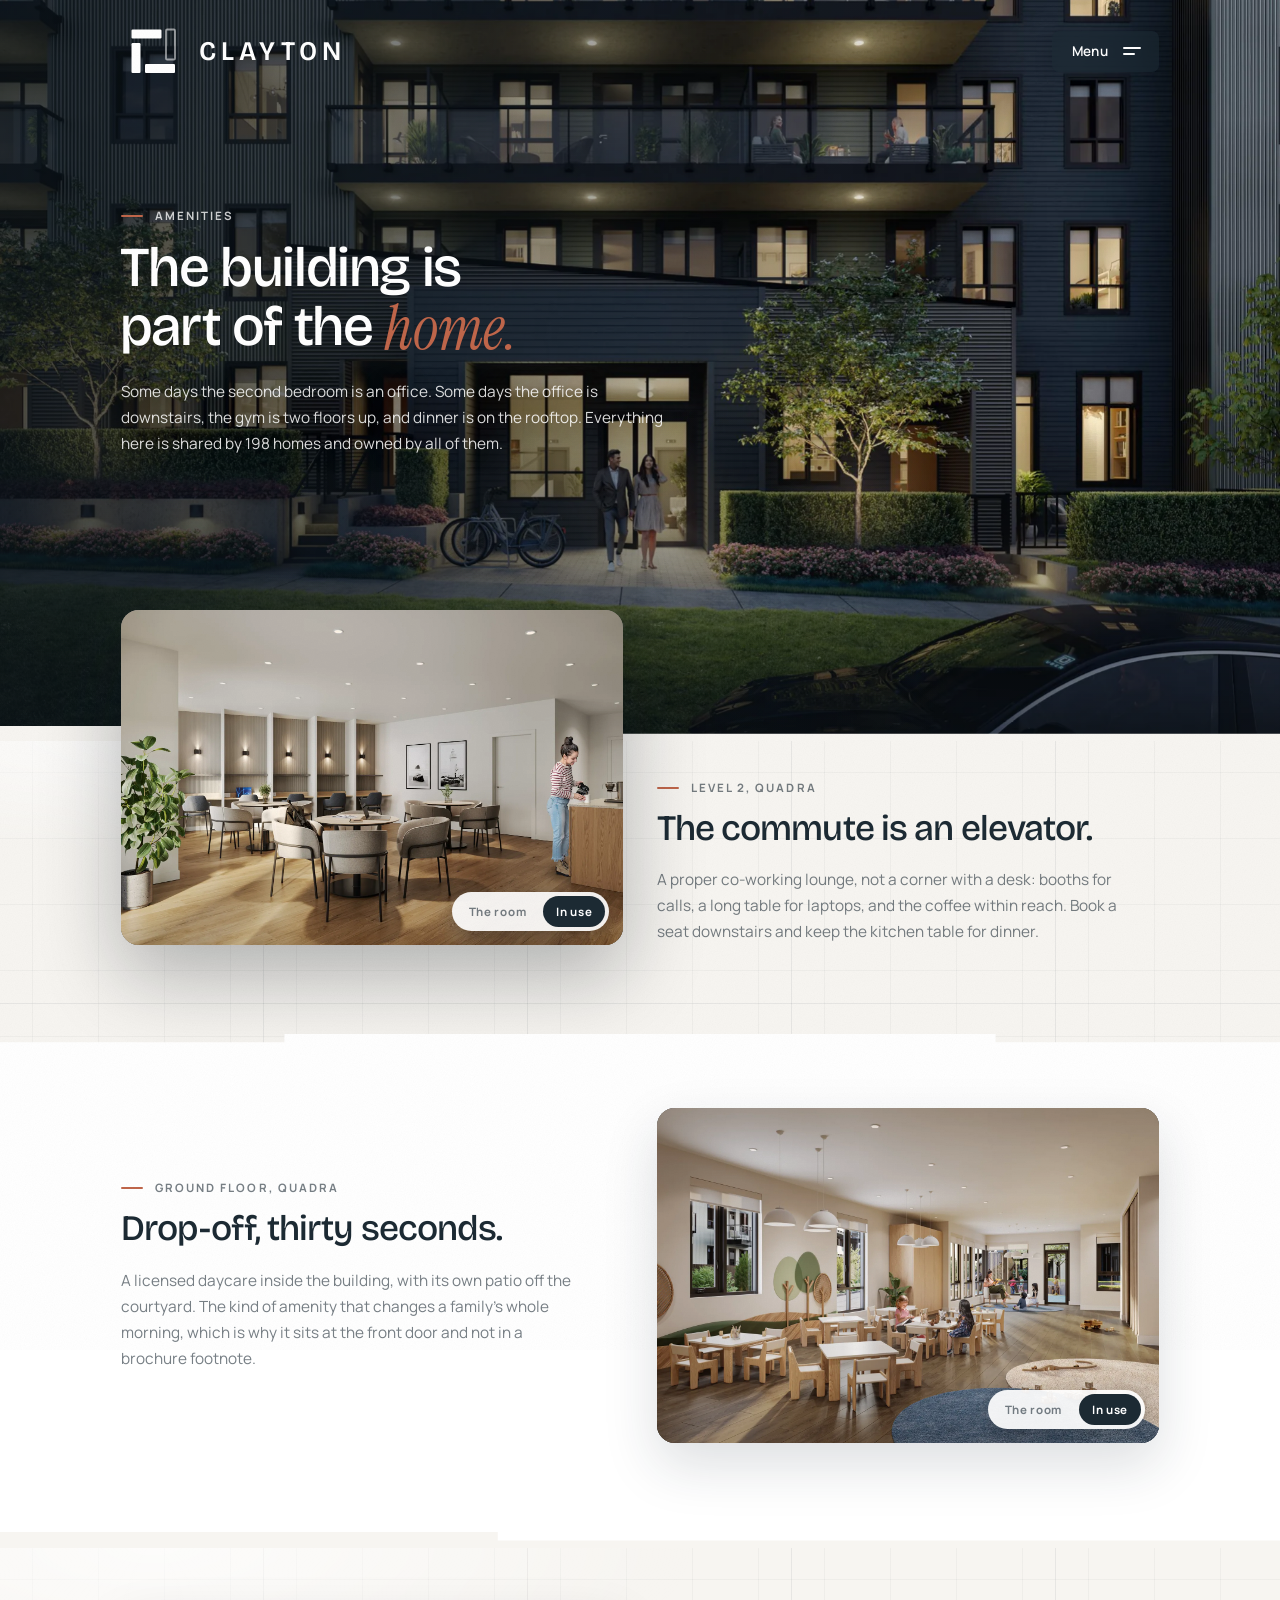
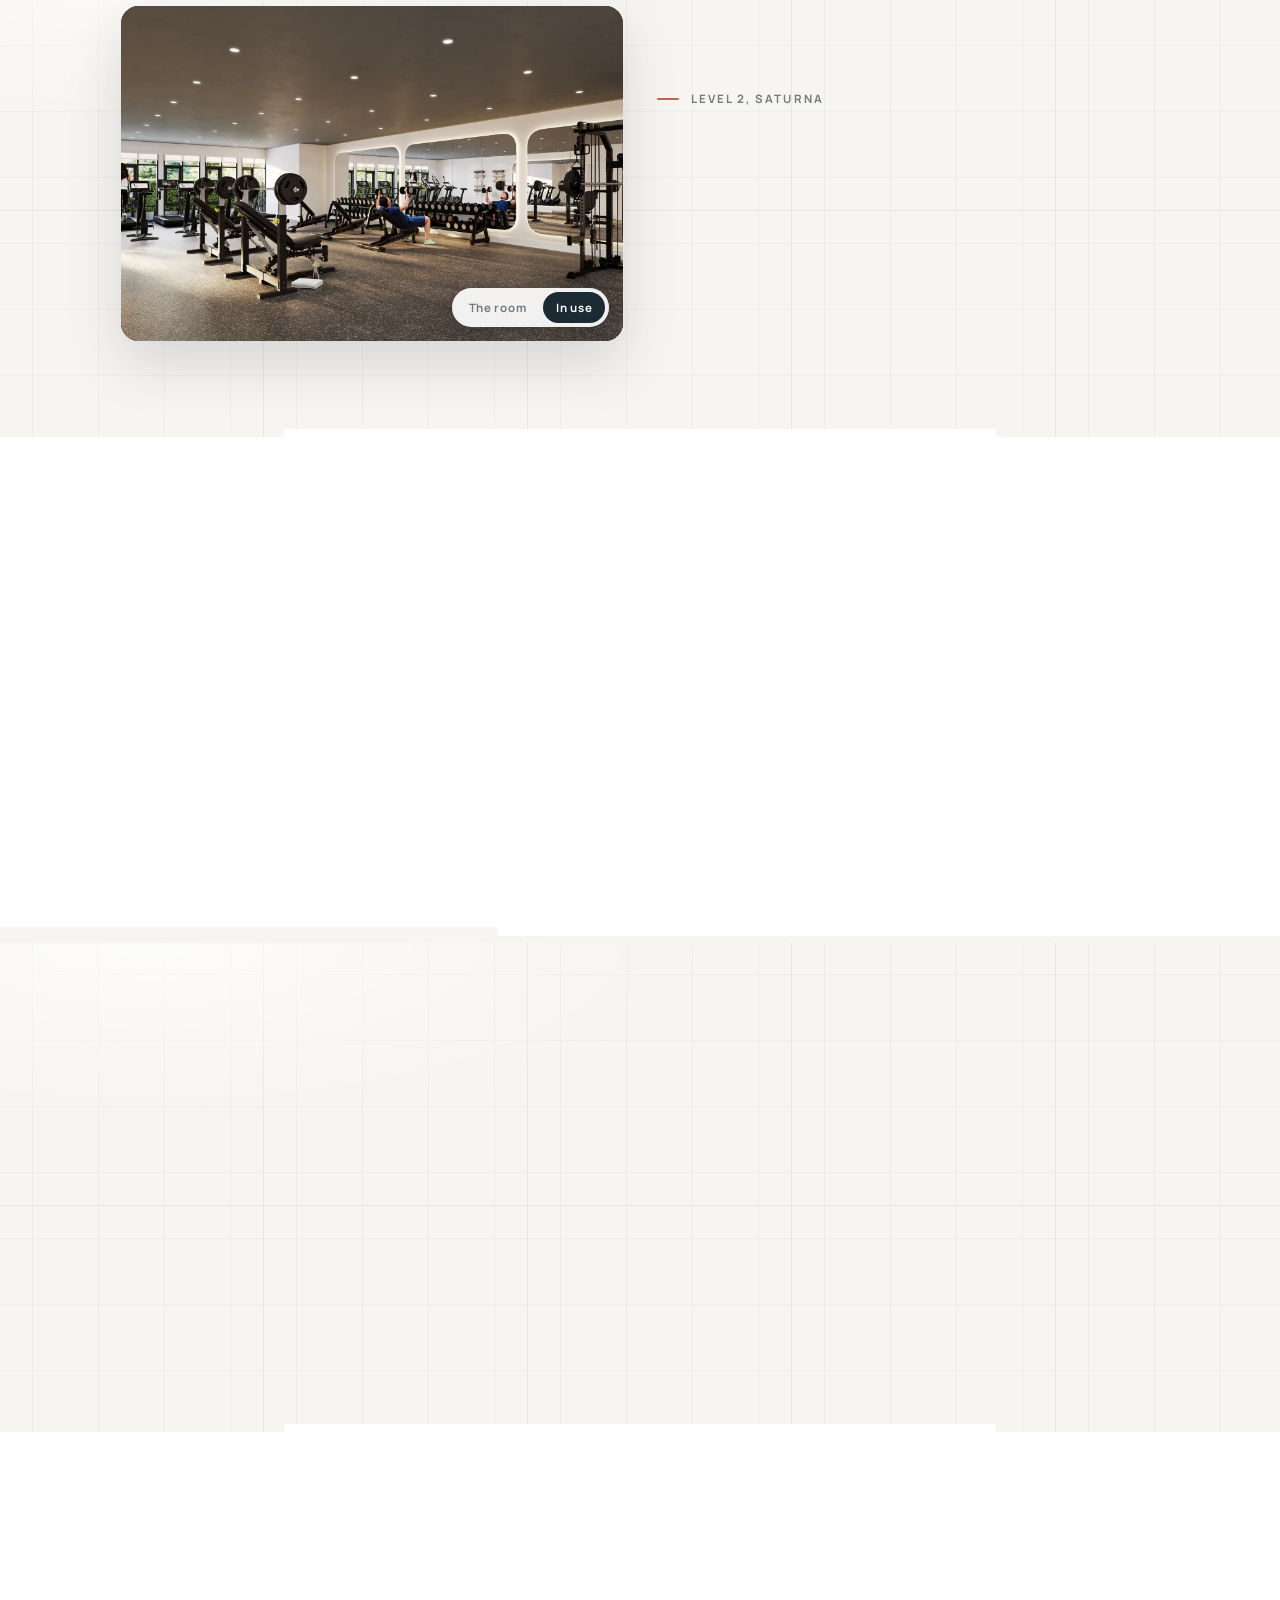
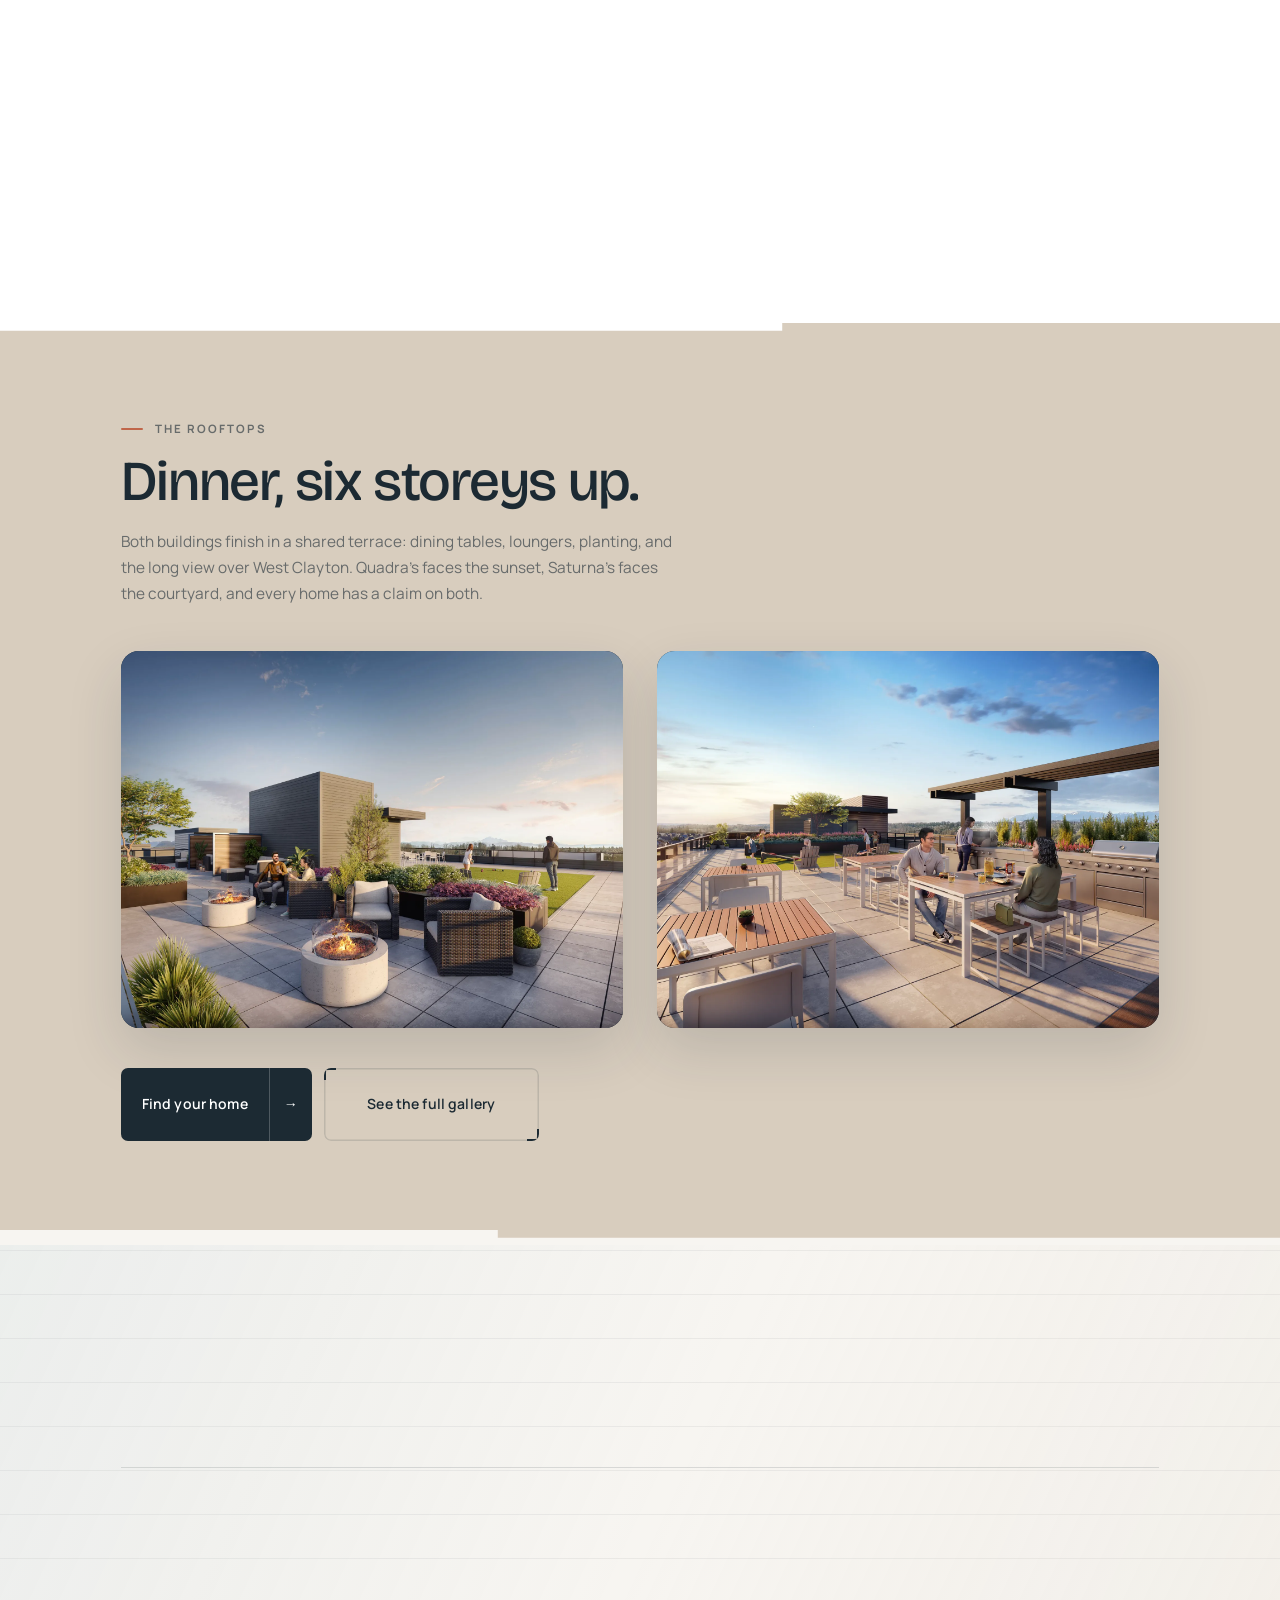
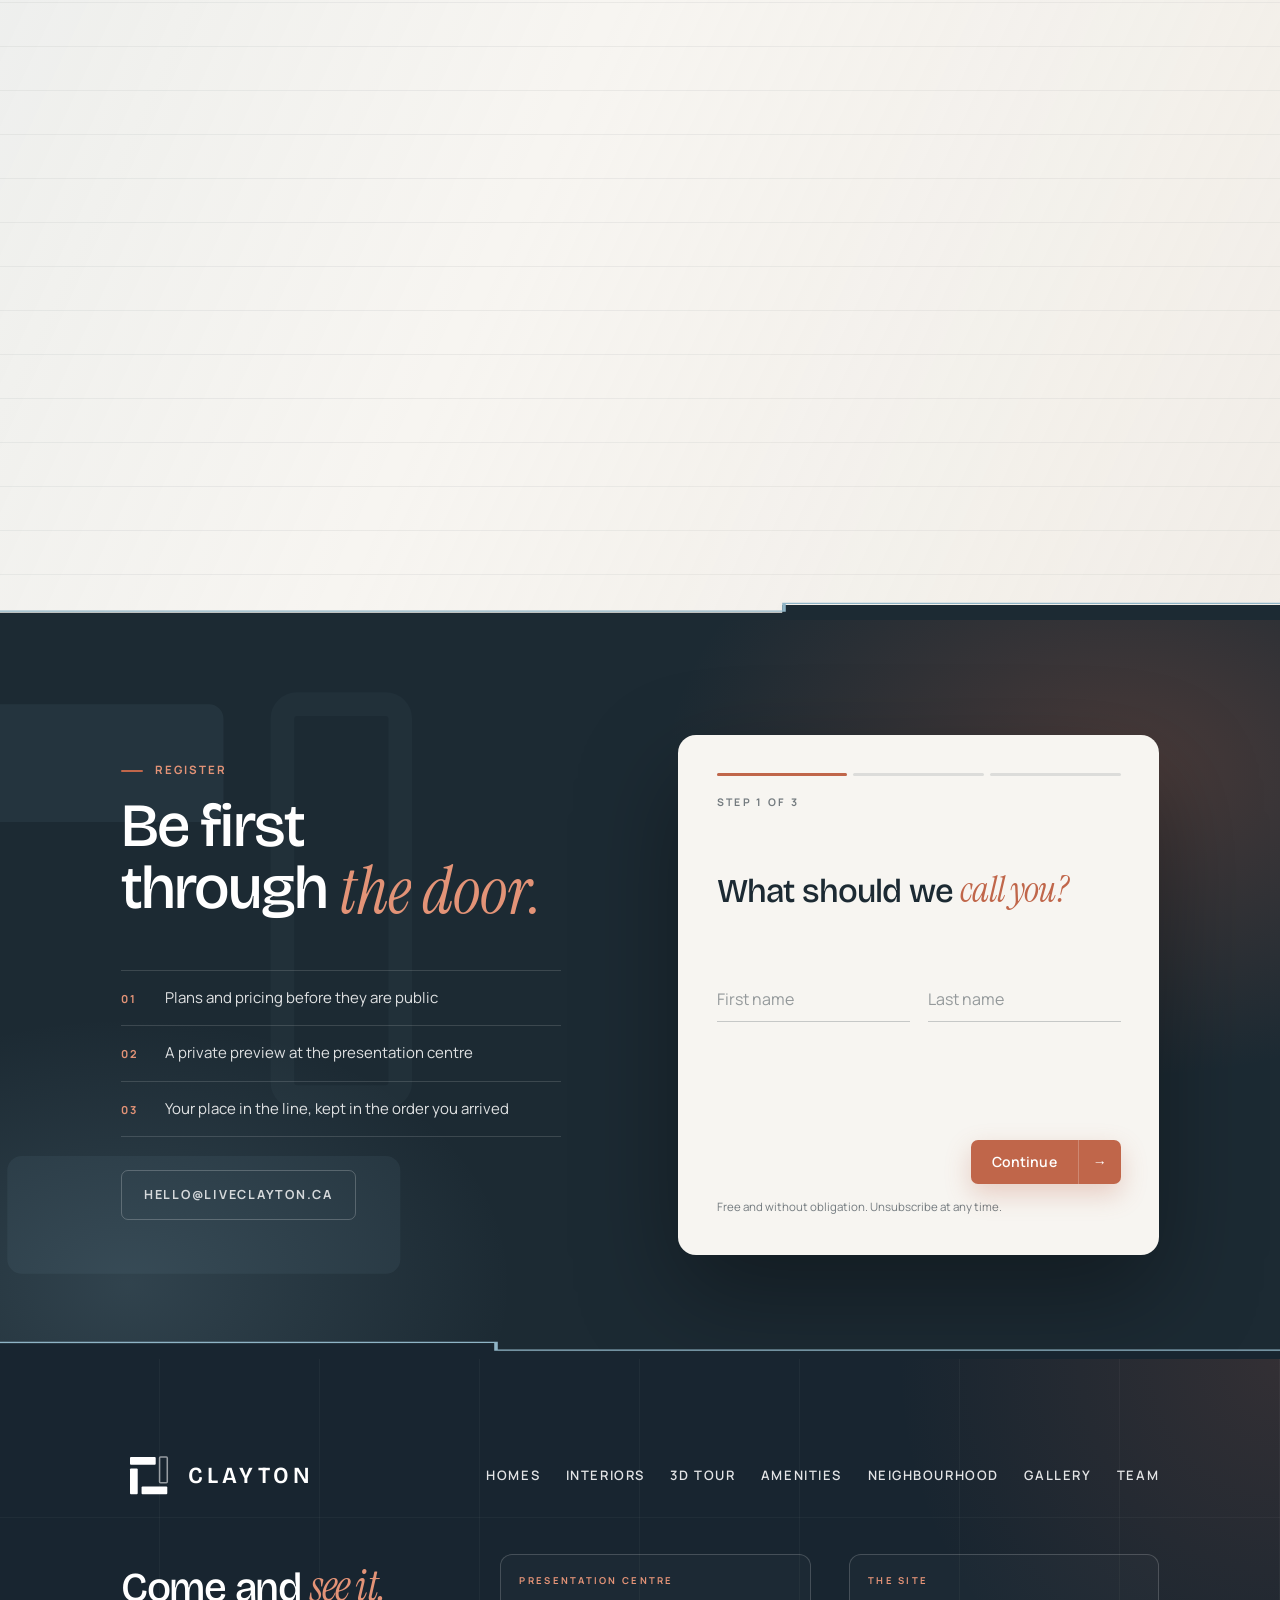
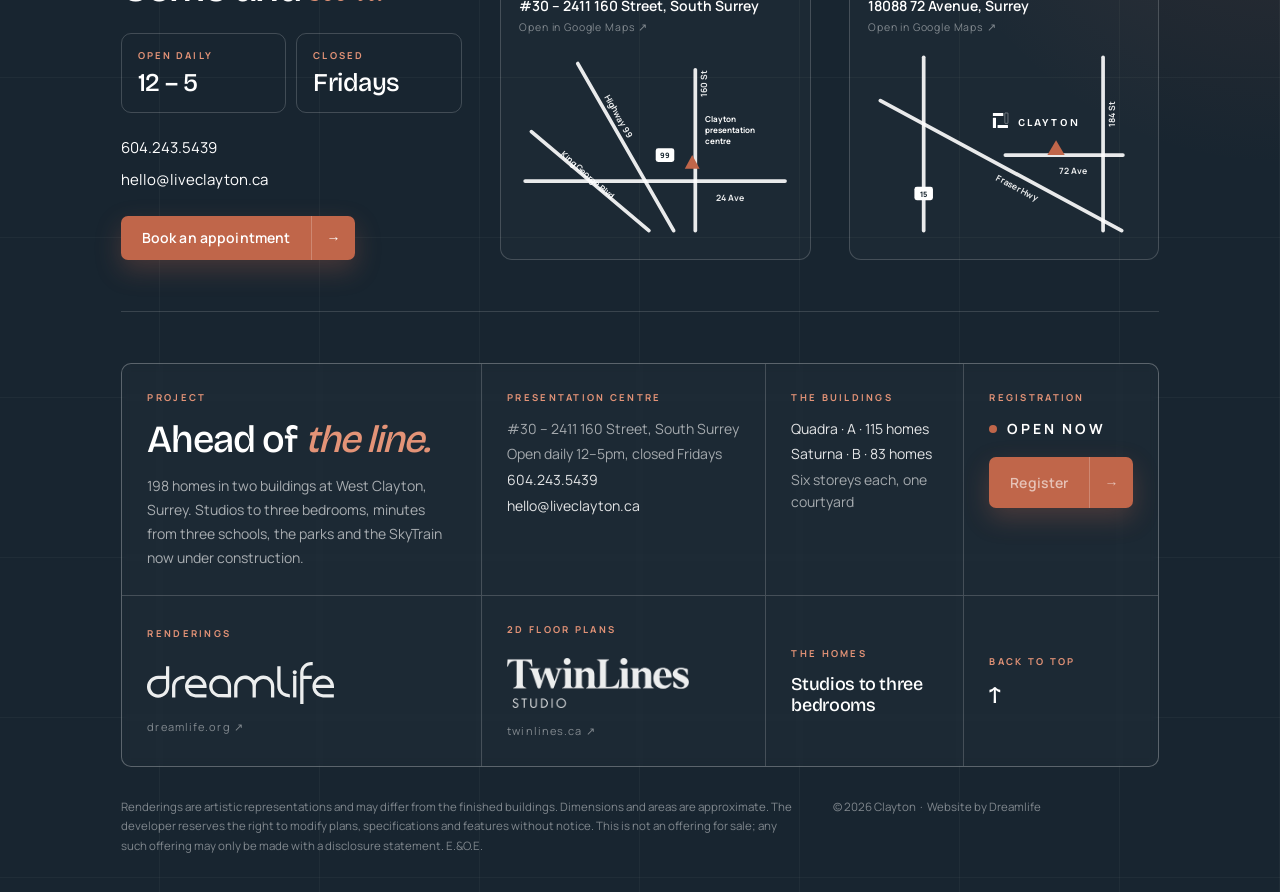
==== commit 5dd9357e: "Living renders: lobby clip swapped for the newer take, the Interiors header plays the kitchen clip a" ====
--- a/amenities.html
+++ b/amenities.html
@@ -7,8 +7,8 @@
 <meta name="description" content="Co-working lounge, daycare, fitness studio, games room and two rooftop terraces, all inside Clayton.">
 <link rel="preload" href="assets/fonts/bricolage.woff2" as="font" type="font/woff2" crossorigin>
 <link rel="preload" href="assets/fonts/manrope.woff2" as="font" type="font/woff2" crossorigin>
-<link rel="stylesheet" href="assets/site.css?v=20260907c">
-<link rel="stylesheet" href="assets/anim.css?v=20260907c">
+<link rel="stylesheet" href="assets/site.css?v=20260907d">
+<link rel="stylesheet" href="assets/anim.css?v=20260907d">
 <style>
 .pagehead{padding:clamp(44px,6vw,80px) 0 0}
 /* the entrance is at the foot of this render, so the header is taller and
@@ -155,24 +155,24 @@
      and either one would pin a fixed panel to the bar's own box -->
 <div class="navmenu" id="navMenu" aria-hidden="true">
   <div class="nm-links">
-    <a class="nm" href="homes.html" data-img="assets/img/Clayton_View_04_Straight_fr.webp?v=20260907c">Homes</a>
-    <a class="nm" href="interiors.html" data-img="assets/img/Clayton_Kitchen_fr_upd.webp?v=20260907c">Interiors</a>
-    <a class="nm" href="tour.html" data-img="assets/img/Clayton_Living_fr.webp?v=20260907c">3D Tour</a>
-    <a class="nm on" href="amenities.html" data-img="assets/img/Clayton_CoWorking_fr_people.webp?v=20260907c">Amenities</a>
-    <a class="nm" href="neighbourhood.html" data-img="assets/img/Clayton_View_05_Aerial_fr_Crop.webp?v=20260907c">Neighbourhood</a>
-    <a class="nm" href="gallery.html" data-img="assets/img/Clayton_Rooftop_Building_A_View1_fr.webp?v=20260907c">Gallery</a>
-    <a class="nm" href="team.html" data-img="assets/img/Clayton_Lobby_fr.webp?v=20260907c">Team</a>
+    <a class="nm" href="homes.html" data-img="assets/img/Clayton_View_04_Straight_fr.webp?v=20260907d">Homes</a>
+    <a class="nm" href="interiors.html" data-img="assets/img/Clayton_Kitchen_fr_upd.webp?v=20260907d">Interiors</a>
+    <a class="nm" href="tour.html" data-img="assets/img/Clayton_Living_fr.webp?v=20260907d">3D Tour</a>
+    <a class="nm on" href="amenities.html" data-img="assets/img/Clayton_CoWorking_fr_people.webp?v=20260907d">Amenities</a>
+    <a class="nm" href="neighbourhood.html" data-img="assets/img/Clayton_View_05_Aerial_fr_Crop.webp?v=20260907d">Neighbourhood</a>
+    <a class="nm" href="gallery.html" data-img="assets/img/Clayton_Rooftop_Building_A_View1_fr.webp?v=20260907d">Gallery</a>
+    <a class="nm" href="team.html" data-img="assets/img/Clayton_Lobby_fr.webp?v=20260907d">Team</a>
     <p class="nm-foot">Presentation Centre &nbsp;&middot;&nbsp; #30 &ndash; 2411 160 Street, South Surrey<br>Open daily 12&ndash;5pm, closed Fridays &nbsp;&middot;&nbsp; 604.243.5439</p>
   </div>
   <aside class="nm-side">
-    <div class="nm-pic"><img src="assets/img/Clayton_Courtyard_fr.webp?v=20260907c" alt=""><img src="" alt=""></div>
+    <div class="nm-pic"><img src="assets/img/Clayton_Courtyard_fr.webp?v=20260907d" alt=""><img src="" alt=""></div>
     <button class="nm-reg" type="button" data-register><span>Register for first access</span><b>&#8594;</b></button>
   </aside>
 </div>
 
 
 <header class="pagehead has-media leave">
-  <div class="ph-media" data-clip="assets/video/amenities-lobby.mp4?v=20260907c" data-par="0.16"><img src="assets/img/Clayton_Lobby_fr.webp?v=20260907c" alt="The lobby at Clayton"></div>
+  <div class="ph-media" data-clip="assets/video/amenities-lobby.mp4?v=20260907d" data-par="0.16"><img src="assets/img/Clayton_Lobby_fr.webp?v=20260907d" alt="The lobby at Clayton"></div>
   <div class="ph-veil"></div>
   <div class="wrap ph-in">
     <div class="kicker">Amenities</div>
@@ -187,8 +187,8 @@
 <section class="am first jn jn-step-l tex-plate leave" style="--jc:var(--paper)">
   <div class="wrap grid2">
     <figure class="frame reveal peopled" data-pair>
-      <img class="a" src="assets/img/Clayton_CoWorking_fr.webp?v=20260907c" alt="The co-working lounge" loading="lazy">
-      <img class="b" src="assets/img/Clayton_CoWorking_fr_people.webp?v=20260907c" alt="The co-working lounge in use">
+      <img class="a" src="assets/img/Clayton_CoWorking_fr.webp?v=20260907d" alt="The co-working lounge" loading="lazy">
+      <img class="b" src="assets/img/Clayton_CoWorking_fr_people.webp?v=20260907d" alt="The co-working lounge in use">
       <div class="pswitch" role="group" aria-label="Show the room with or without people">
         <button type="button" data-mode="empty">The room</button>
         <button type="button" class="on" data-mode="people">In use</button>
@@ -208,8 +208,8 @@
 <section class="am flip jn jn-shelf tex-lines leave" style="background:#fff;--jc:#fff">
   <div class="wrap grid2">
     <figure class="frame reveal peopled" data-pair>
-      <img class="a" src="assets/img/Clayton_Daycare_fr.webp?v=20260907c" alt="The daycare" loading="lazy">
-      <img class="b" src="assets/img/Clayton_Daycare_fr_people.webp?v=20260907c" alt="The daycare in use">
+      <img class="a" src="assets/img/Clayton_Daycare_fr.webp?v=20260907d" alt="The daycare" loading="lazy">
+      <img class="b" src="assets/img/Clayton_Daycare_fr_people.webp?v=20260907d" alt="The daycare in use">
       <div class="pswitch" role="group" aria-label="Show the room with or without people">
         <button type="button" data-mode="empty">The room</button>
         <button type="button" class="on" data-mode="people">In use</button>
@@ -229,8 +229,8 @@
 <section class="am jn jn-step-l tex-plate leave" style="--jc:var(--paper)">
   <div class="wrap grid2">
     <figure class="frame reveal peopled" data-pair>
-      <img class="a" src="assets/img/Clayton_Fitness_fr.webp?v=20260907c" alt="The fitness studio" loading="lazy">
-      <img class="b" src="assets/img/Clayton_Fitness_fr_people.webp?v=20260907c" alt="The fitness studio in use">
+      <img class="a" src="assets/img/Clayton_Fitness_fr.webp?v=20260907d" alt="The fitness studio" loading="lazy">
+      <img class="b" src="assets/img/Clayton_Fitness_fr_people.webp?v=20260907d" alt="The fitness studio in use">
       <div class="pswitch" role="group" aria-label="Show the room with or without people">
         <button type="button" data-mode="empty">The room</button>
         <button type="button" class="on" data-mode="people">In use</button>
@@ -250,8 +250,8 @@
 <section class="am flip jn jn-shelf tex-lines leave" style="background:#fff;--jc:#fff">
   <div class="wrap grid2">
     <figure class="frame reveal peopled" data-pair>
-      <img class="a" src="assets/img/Clayton_GamesRoom_fr.webp?v=20260907c" alt="The games room" loading="lazy">
-      <img class="b" src="assets/img/Clayton_GamesRoom_fr_people.webp?v=20260907c" alt="The games room in use">
+      <img class="a" src="assets/img/Clayton_GamesRoom_fr.webp?v=20260907d" alt="The games room" loading="lazy">
+      <img class="b" src="assets/img/Clayton_GamesRoom_fr_people.webp?v=20260907d" alt="The games room in use">
       <div class="pswitch" role="group" aria-label="Show the room with or without people">
         <button type="button" data-mode="empty">The room</button>
         <button type="button" class="on" data-mode="people">In use</button>
@@ -270,8 +270,8 @@
 <section class="am jn jn-step-l tex-plate leave" style="--jc:var(--paper)">
   <div class="wrap grid2">
     <figure class="frame reveal" data-lightbox data-title="The lobby"
-            data-full="assets/img/Clayton_Lobby_fr.webp?v=20260907c">
-      <img src="assets/img/Clayton_Lobby_fr.webp?v=20260907c" alt="The lobby" loading="lazy">
+            data-full="assets/img/Clayton_Lobby_fr.webp?v=20260907d">
+      <img src="assets/img/Clayton_Lobby_fr.webp?v=20260907d" alt="The lobby" loading="lazy">
     </figure>
     <div>
       <div class="kicker reveal">The arrival</div>
@@ -286,8 +286,8 @@
 <section class="am flip jn jn-shelf tex-lines leave" style="background:#fff;--jc:#fff">
   <div class="wrap grid2">
     <figure class="frame reveal" data-lightbox data-title="The kids room"
-            data-full="assets/img/Clayton_KidsRoom_fr.webp?v=20260907c">
-      <img src="assets/img/Clayton_KidsRoom_fr.webp?v=20260907c" alt="The kids room" loading="lazy">
+            data-full="assets/img/Clayton_KidsRoom_fr.webp?v=20260907d">
+      <img src="assets/img/Clayton_KidsRoom_fr.webp?v=20260907d" alt="The kids room" loading="lazy">
     </figure>
     <div>
       <div class="kicker reveal">Rainy days</div>
@@ -309,12 +309,12 @@
        the courtyard, and every home has a claim on both.</p>
     <div class="grid2" style="margin-top:clamp(26px,3.4vw,44px)">
       <figure class="frame reveal" style="margin:0" data-lightbox data-title="Quadra rooftop"
-              data-full="assets/img/Clayton_Rooftop_Building_A_View1_fr.webp?v=20260907c">
-        <img src="assets/img/Clayton_Rooftop_Building_A_View1_fr.webp?v=20260907c" alt="Quadra rooftop terrace" loading="lazy">
+              data-full="assets/img/Clayton_Rooftop_Building_A_View1_fr.webp?v=20260907d">
+        <img src="assets/img/Clayton_Rooftop_Building_A_View1_fr.webp?v=20260907d" alt="Quadra rooftop terrace" loading="lazy">
       </figure>
       <figure class="frame reveal d1" style="margin:0" data-lightbox data-title="Saturna rooftop"
-              data-full="assets/img/Clayton_Rooftop_Building_B_View1_fr.webp?v=20260907c">
-        <img src="assets/img/Clayton_Rooftop_Building_B_View1_fr.webp?v=20260907c" alt="Saturna rooftop terrace" loading="lazy">
+              data-full="assets/img/Clayton_Rooftop_Building_B_View1_fr.webp?v=20260907d">
+        <img src="assets/img/Clayton_Rooftop_Building_B_View1_fr.webp?v=20260907d" alt="Saturna rooftop terrace" loading="lazy">
       </figure>
     </div>
     <div class="hero-ctas reveal d2" style="margin-top:clamp(26px,3.4vw,40px)">
@@ -332,17 +332,17 @@
       <a class="reveal" href="interiors.html">
         <span><i>Interiors</i><b>Dawn or Dusk</b></span>
         <p>Warm white or walnut over the same pale oak: two schemes, one switch that runs the whole page, and the kitchen read point by point.</p>
-        <span class="pic"><img src="assets/img/Clayton_Kitchen_Dark_fr_upd.webp?v=20260907c" alt="The kitchen, Dusk" loading="lazy"><span class="go"><span>&#8594;</span></span></span>
+        <span class="pic"><img src="assets/img/Clayton_Kitchen_Dark_fr_upd.webp?v=20260907d" alt="The kitchen, Dusk" loading="lazy"><span class="go"><span>&#8594;</span></span></span>
       </a>
       <a class="reveal d1" href="homes.html">
         <span><i>Homes</i><b>Find your floor</b></span>
         <p>Two buildings, six levels each, every plan in the release drawn on its floorplate. Pick a home the way the architect did.</p>
-        <span class="pic"><img src="assets/img/Clayton_View_05_Aerial_fr_Crop.webp?v=20260907c" alt="Clayton from the air" loading="lazy"><span class="go"><span>&#8594;</span></span></span>
+        <span class="pic"><img src="assets/img/Clayton_View_05_Aerial_fr_Crop.webp?v=20260907d" alt="Clayton from the air" loading="lazy"><span class="go"><span>&#8594;</span></span></span>
       </a>
       <a class="reveal d2" href="tour.html#start">
         <span><i>3D Tour</i><b>Step inside</b></span>
         <p>Eight rooms of a three bedroom in 360, with the plan in the corner following you from room to room. It starts the moment you land.</p>
-        <span class="pic"><img src="assets/img/Clayton_Living_fr.webp?v=20260907c" alt="The living room" loading="lazy"><span class="go"><span>&#8594;</span></span></span>
+        <span class="pic"><img src="assets/img/Clayton_Living_fr.webp?v=20260907d" alt="The living room" loading="lazy"><span class="go"><span>&#8594;</span></span></span>
       </a>
     </div>
   </div>
@@ -515,10 +515,10 @@
   </div>
 </footer>
 
-<script src="assets/site.js?v=20260907c"></script>
-<script src="assets/register.js?v=20260907c" defer></script>
-<script src="assets/anim.js?v=20260907c" defer></script>
-<script src="assets/clip.js?v=20260907c" defer></script>
+<script src="assets/site.js?v=20260907d"></script>
+<script src="assets/register.js?v=20260907d" defer></script>
+<script src="assets/anim.js?v=20260907d" defer></script>
+<script src="assets/clip.js?v=20260907d" defer></script>
 <script>
 /* The people switch. Two stacked images per figure and a crossfade between
    them, so the camera never moves and only the life appears. */
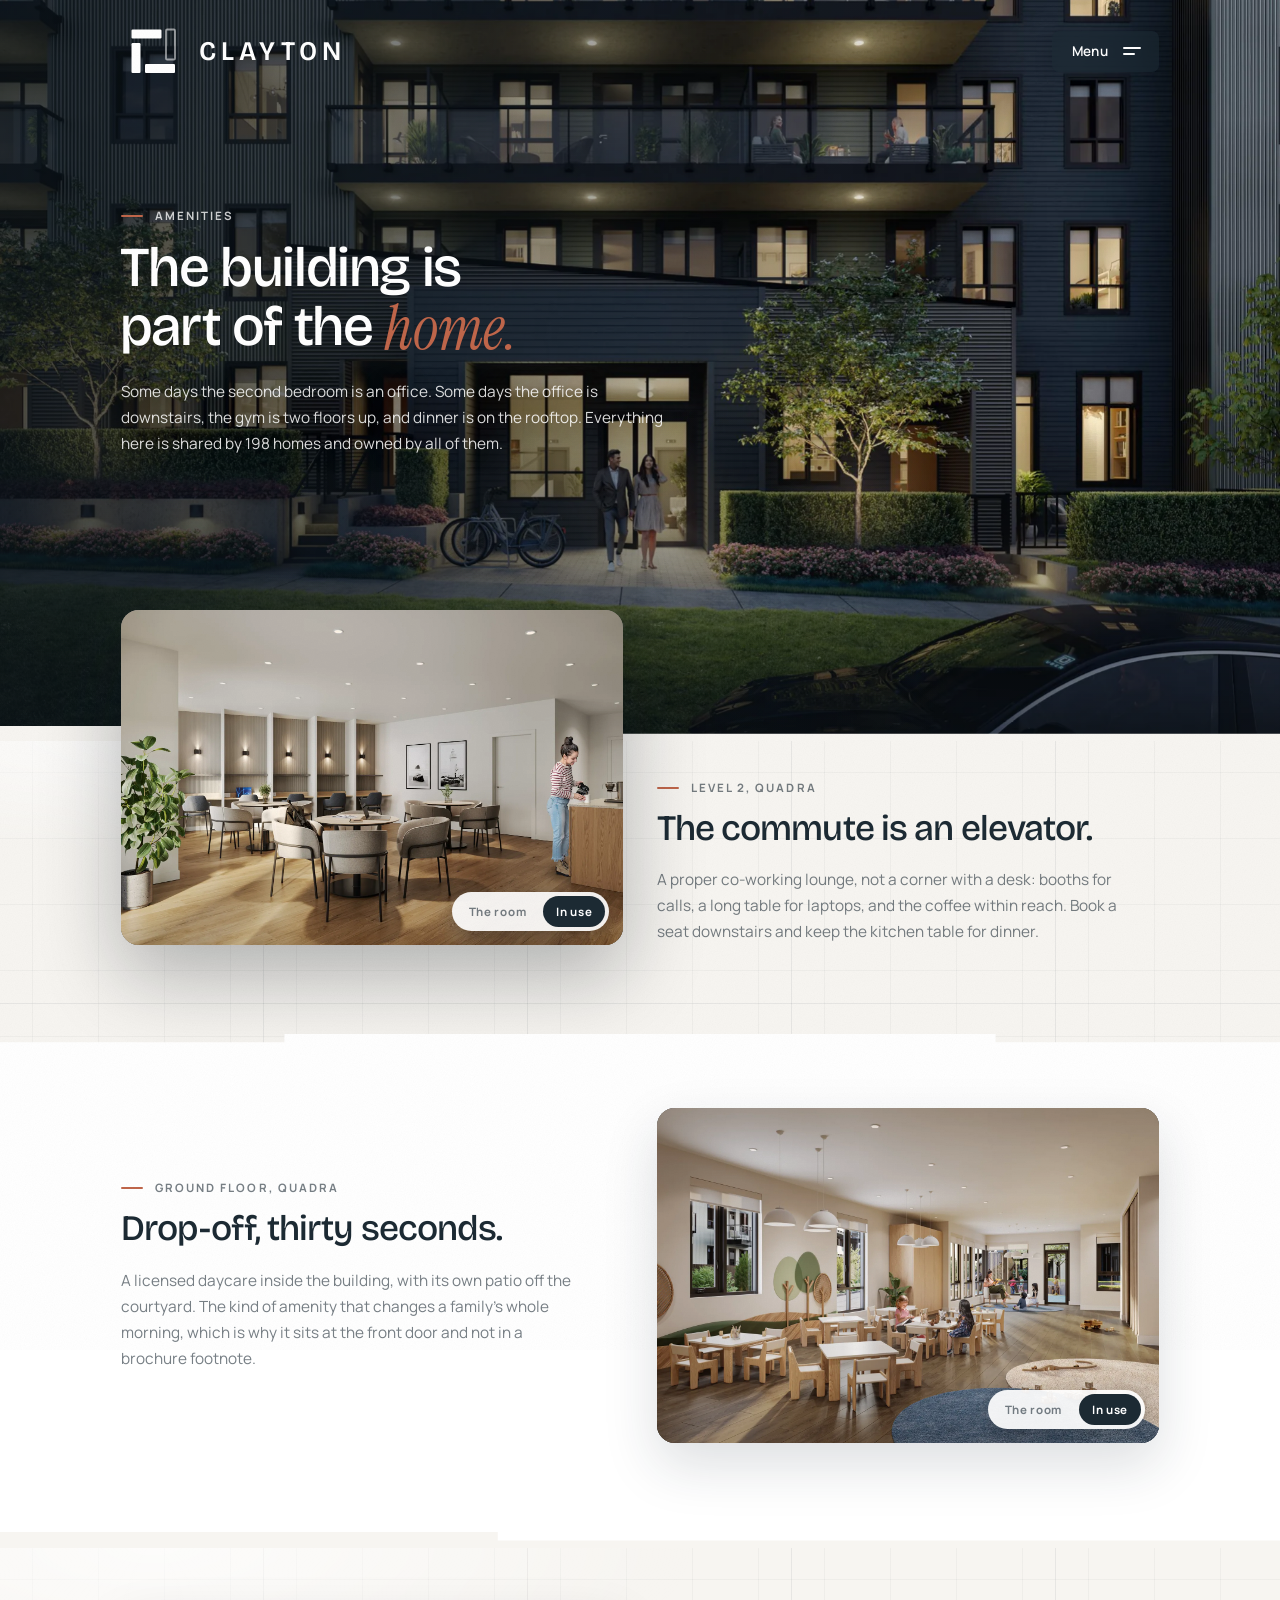
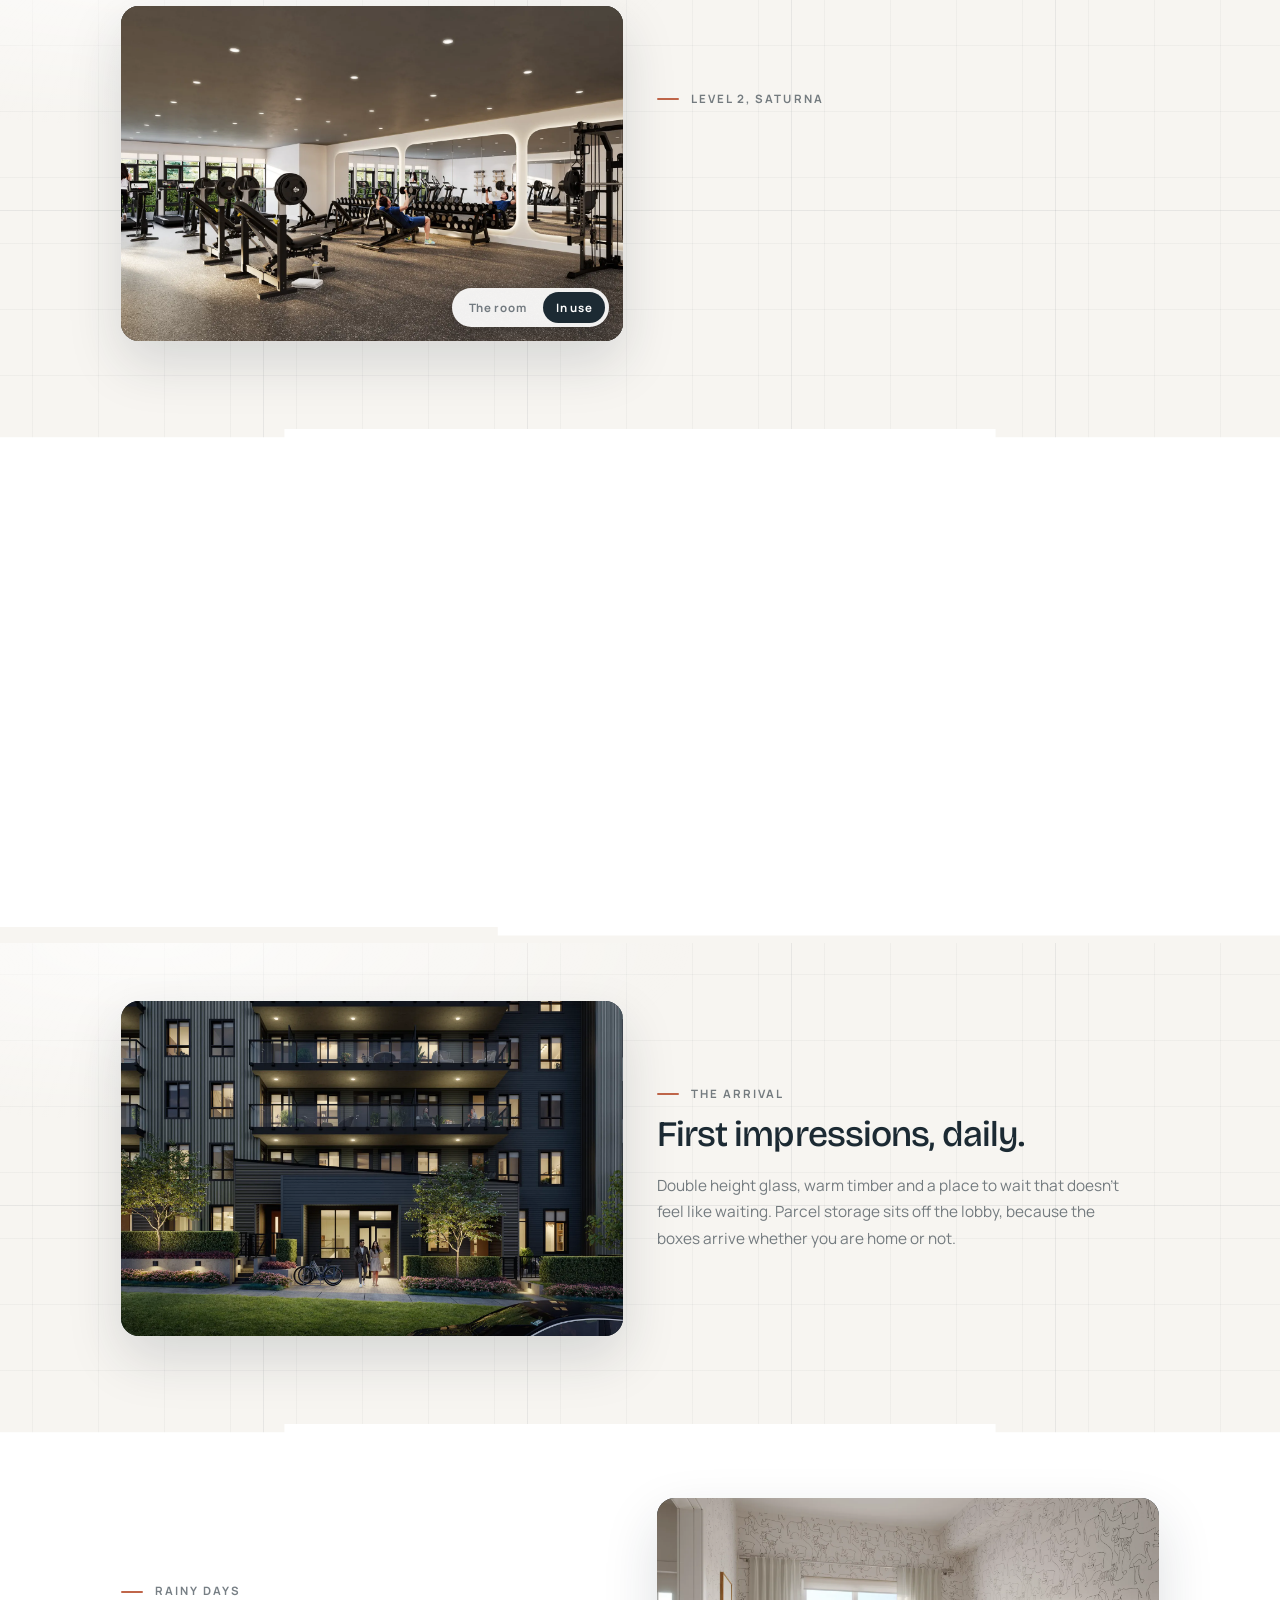
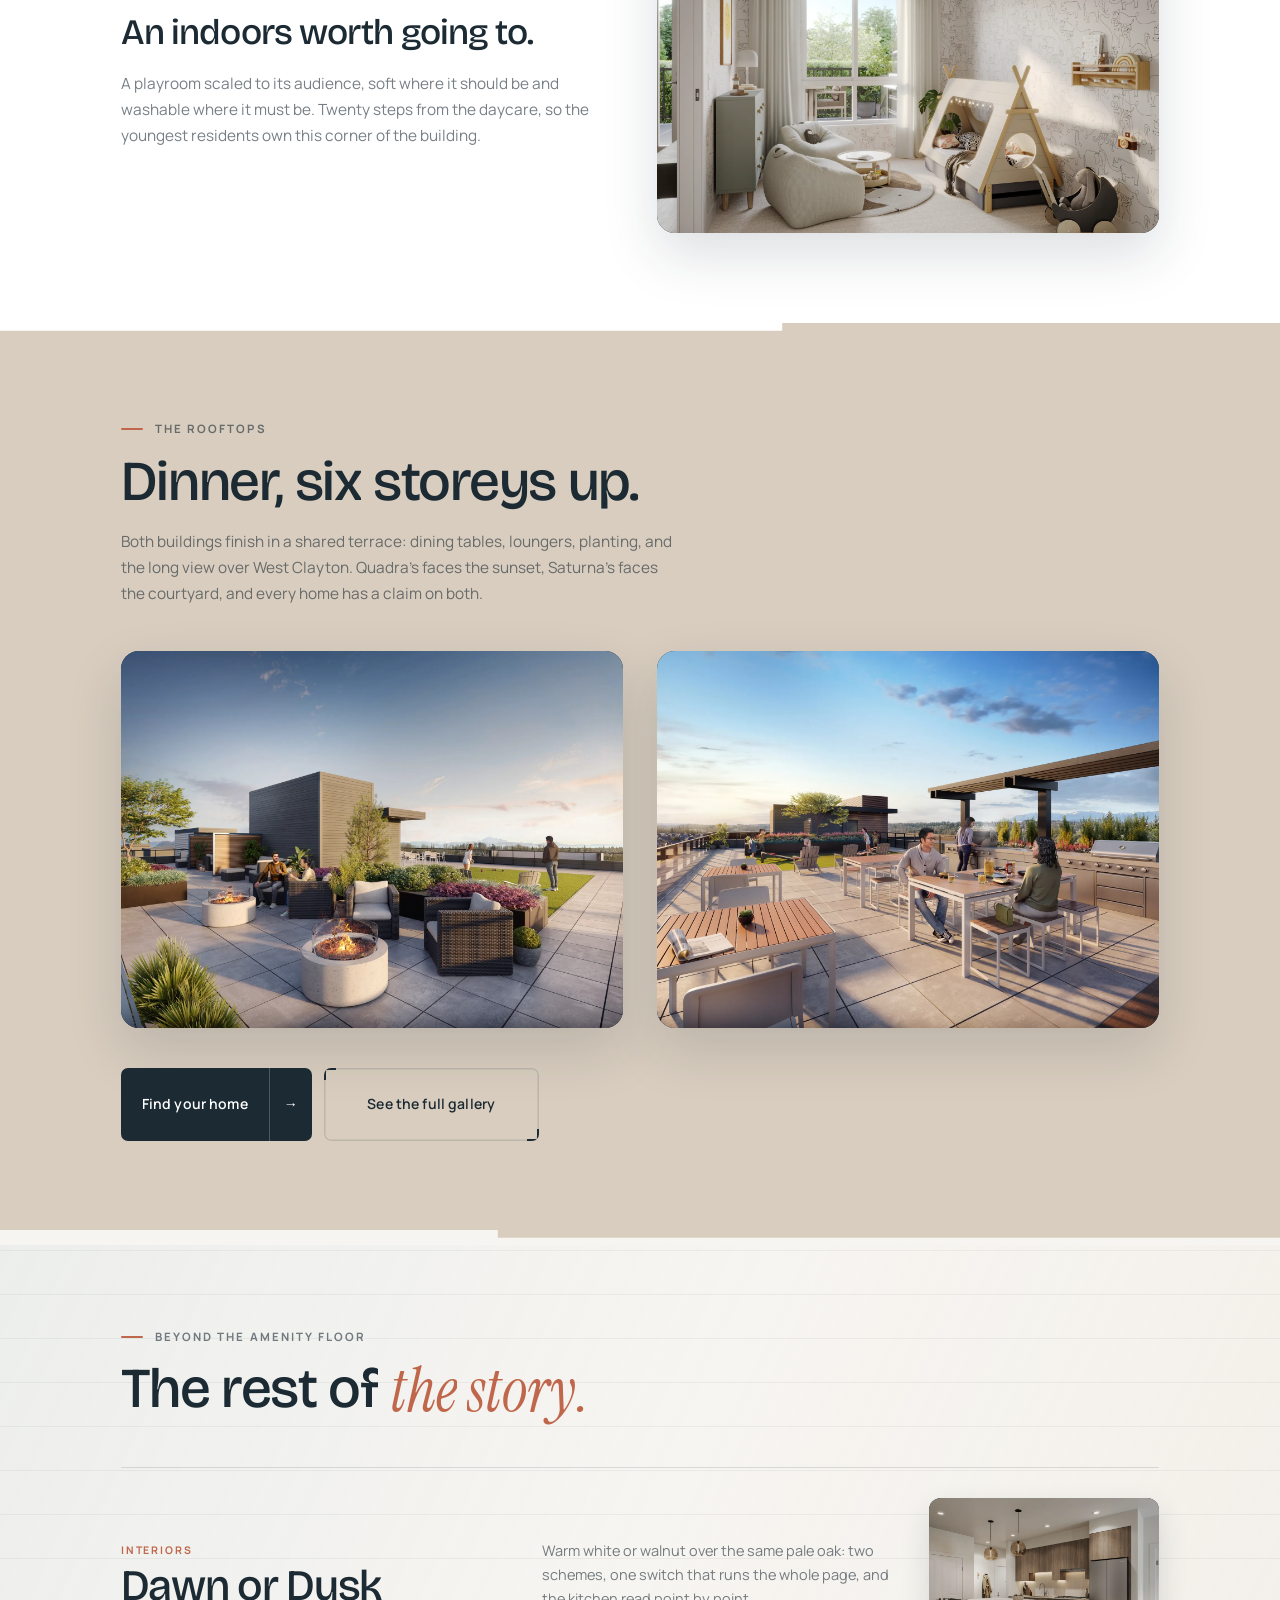
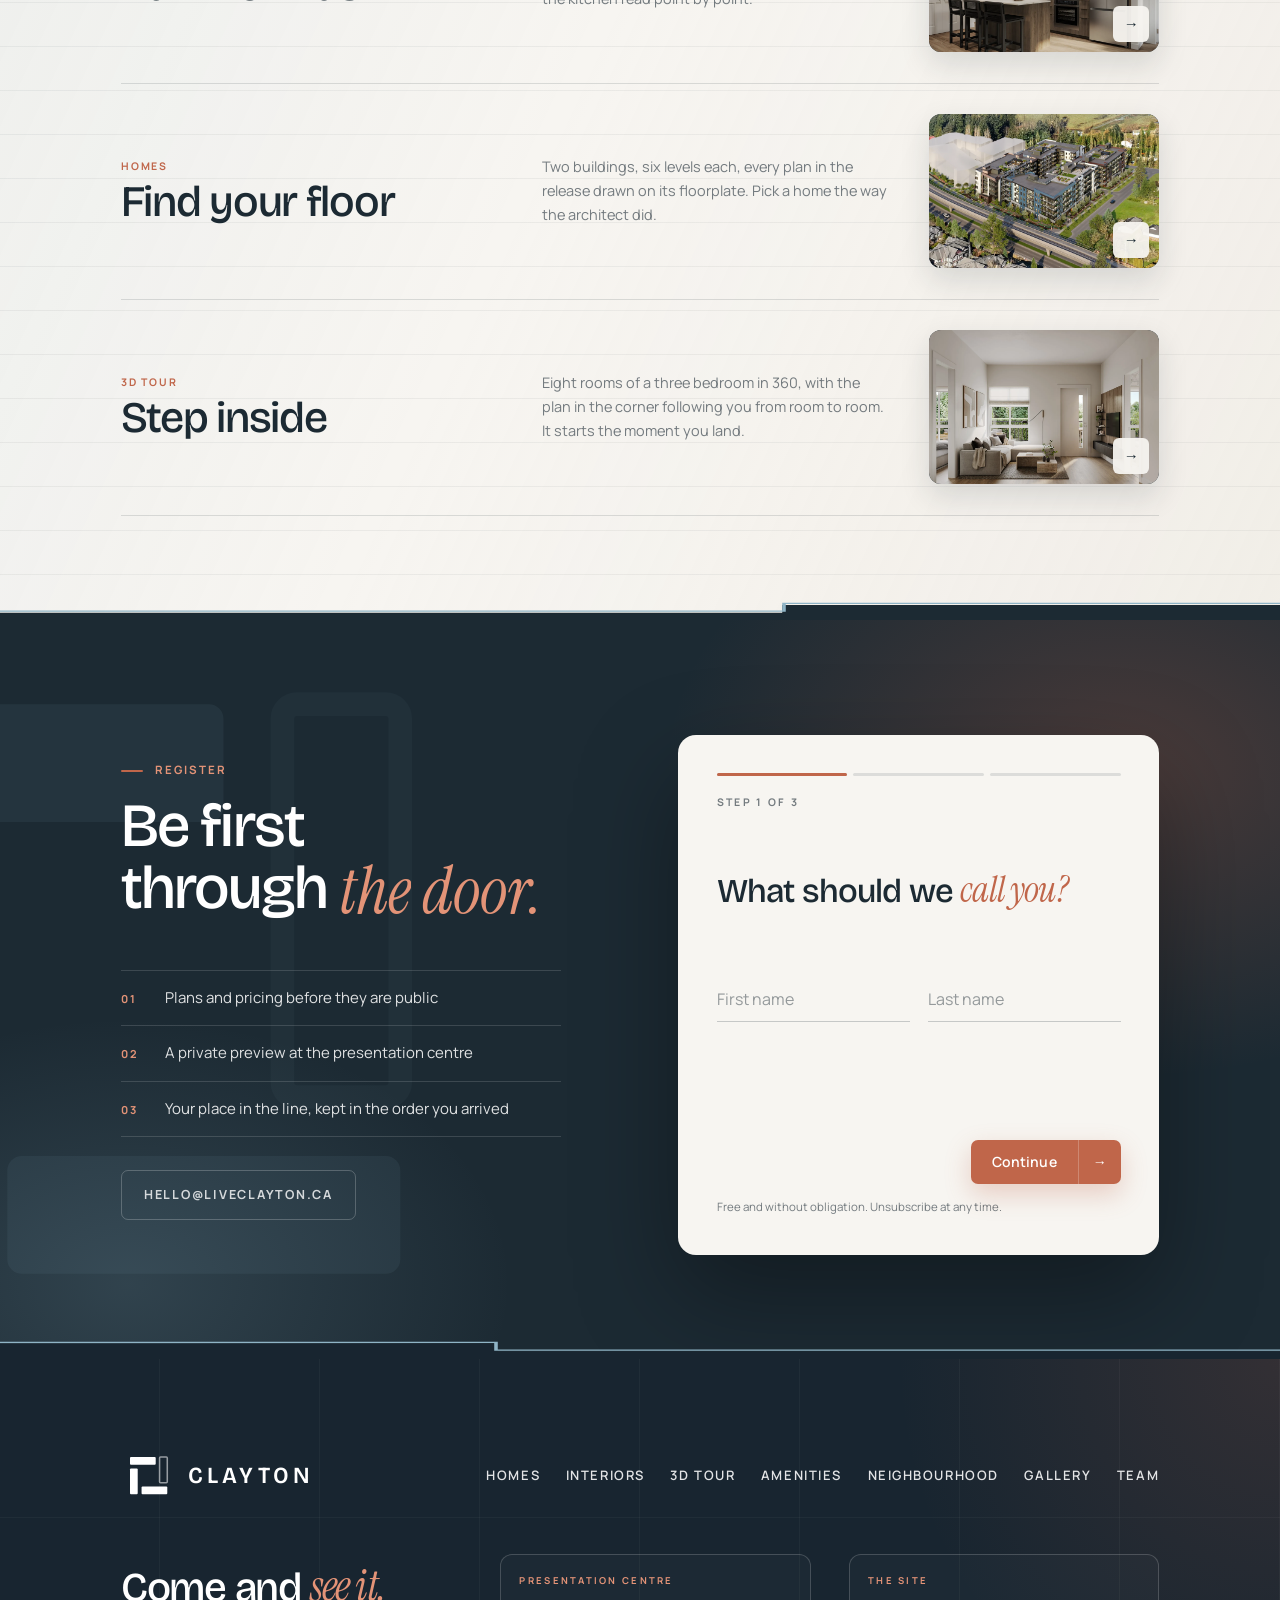
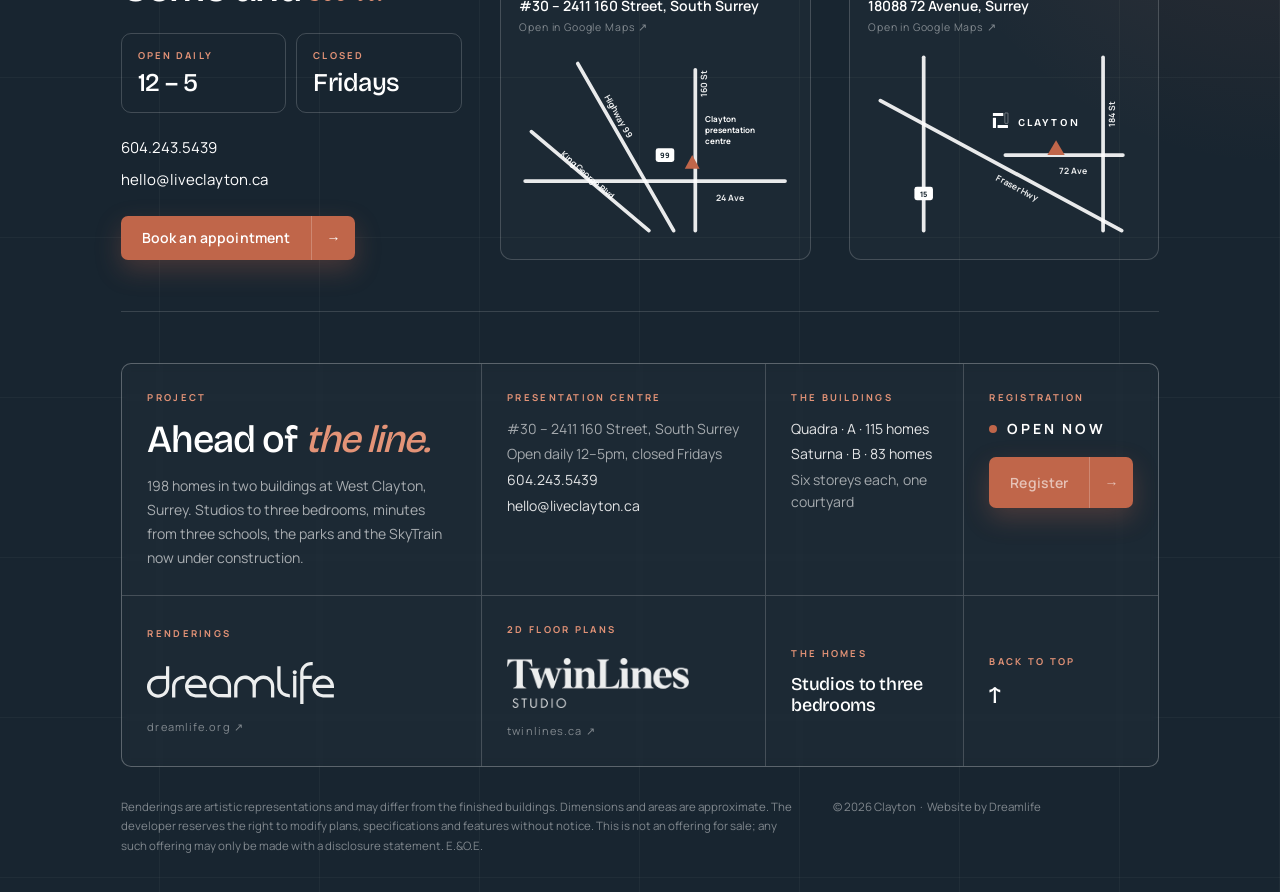
==== commit 02b401db: "Amenities header: lobby clip replaced with the v3 take; cache token to 20260907e Co-Authored-By: Cla" ====
--- a/amenities.html
+++ b/amenities.html
@@ -7,8 +7,8 @@
 <meta name="description" content="Co-working lounge, daycare, fitness studio, games room and two rooftop terraces, all inside Clayton.">
 <link rel="preload" href="assets/fonts/bricolage.woff2" as="font" type="font/woff2" crossorigin>
 <link rel="preload" href="assets/fonts/manrope.woff2" as="font" type="font/woff2" crossorigin>
-<link rel="stylesheet" href="assets/site.css?v=20260907d">
-<link rel="stylesheet" href="assets/anim.css?v=20260907d">
+<link rel="stylesheet" href="assets/site.css?v=20260907e">
+<link rel="stylesheet" href="assets/anim.css?v=20260907e">
 <style>
 .pagehead{padding:clamp(44px,6vw,80px) 0 0}
 /* the entrance is at the foot of this render, so the header is taller and
@@ -155,24 +155,24 @@
      and either one would pin a fixed panel to the bar's own box -->
 <div class="navmenu" id="navMenu" aria-hidden="true">
   <div class="nm-links">
-    <a class="nm" href="homes.html" data-img="assets/img/Clayton_View_04_Straight_fr.webp?v=20260907d">Homes</a>
-    <a class="nm" href="interiors.html" data-img="assets/img/Clayton_Kitchen_fr_upd.webp?v=20260907d">Interiors</a>
-    <a class="nm" href="tour.html" data-img="assets/img/Clayton_Living_fr.webp?v=20260907d">3D Tour</a>
-    <a class="nm on" href="amenities.html" data-img="assets/img/Clayton_CoWorking_fr_people.webp?v=20260907d">Amenities</a>
-    <a class="nm" href="neighbourhood.html" data-img="assets/img/Clayton_View_05_Aerial_fr_Crop.webp?v=20260907d">Neighbourhood</a>
-    <a class="nm" href="gallery.html" data-img="assets/img/Clayton_Rooftop_Building_A_View1_fr.webp?v=20260907d">Gallery</a>
-    <a class="nm" href="team.html" data-img="assets/img/Clayton_Lobby_fr.webp?v=20260907d">Team</a>
+    <a class="nm" href="homes.html" data-img="assets/img/Clayton_View_04_Straight_fr.webp?v=20260907e">Homes</a>
+    <a class="nm" href="interiors.html" data-img="assets/img/Clayton_Kitchen_fr_upd.webp?v=20260907e">Interiors</a>
+    <a class="nm" href="tour.html" data-img="assets/img/Clayton_Living_fr.webp?v=20260907e">3D Tour</a>
+    <a class="nm on" href="amenities.html" data-img="assets/img/Clayton_CoWorking_fr_people.webp?v=20260907e">Amenities</a>
+    <a class="nm" href="neighbourhood.html" data-img="assets/img/Clayton_View_05_Aerial_fr_Crop.webp?v=20260907e">Neighbourhood</a>
+    <a class="nm" href="gallery.html" data-img="assets/img/Clayton_Rooftop_Building_A_View1_fr.webp?v=20260907e">Gallery</a>
+    <a class="nm" href="team.html" data-img="assets/img/Clayton_Lobby_fr.webp?v=20260907e">Team</a>
     <p class="nm-foot">Presentation Centre &nbsp;&middot;&nbsp; #30 &ndash; 2411 160 Street, South Surrey<br>Open daily 12&ndash;5pm, closed Fridays &nbsp;&middot;&nbsp; 604.243.5439</p>
   </div>
   <aside class="nm-side">
-    <div class="nm-pic"><img src="assets/img/Clayton_Courtyard_fr.webp?v=20260907d" alt=""><img src="" alt=""></div>
+    <div class="nm-pic"><img src="assets/img/Clayton_Courtyard_fr.webp?v=20260907e" alt=""><img src="" alt=""></div>
     <button class="nm-reg" type="button" data-register><span>Register for first access</span><b>&#8594;</b></button>
   </aside>
 </div>
 
 
 <header class="pagehead has-media leave">
-  <div class="ph-media" data-clip="assets/video/amenities-lobby.mp4?v=20260907d" data-par="0.16"><img src="assets/img/Clayton_Lobby_fr.webp?v=20260907d" alt="The lobby at Clayton"></div>
+  <div class="ph-media" data-clip="assets/video/amenities-lobby.mp4?v=20260907e" data-par="0.16"><img src="assets/img/Clayton_Lobby_fr.webp?v=20260907e" alt="The lobby at Clayton"></div>
   <div class="ph-veil"></div>
   <div class="wrap ph-in">
     <div class="kicker">Amenities</div>
@@ -187,8 +187,8 @@
 <section class="am first jn jn-step-l tex-plate leave" style="--jc:var(--paper)">
   <div class="wrap grid2">
     <figure class="frame reveal peopled" data-pair>
-      <img class="a" src="assets/img/Clayton_CoWorking_fr.webp?v=20260907d" alt="The co-working lounge" loading="lazy">
-      <img class="b" src="assets/img/Clayton_CoWorking_fr_people.webp?v=20260907d" alt="The co-working lounge in use">
+      <img class="a" src="assets/img/Clayton_CoWorking_fr.webp?v=20260907e" alt="The co-working lounge" loading="lazy">
+      <img class="b" src="assets/img/Clayton_CoWorking_fr_people.webp?v=20260907e" alt="The co-working lounge in use">
       <div class="pswitch" role="group" aria-label="Show the room with or without people">
         <button type="button" data-mode="empty">The room</button>
         <button type="button" class="on" data-mode="people">In use</button>
@@ -208,8 +208,8 @@
 <section class="am flip jn jn-shelf tex-lines leave" style="background:#fff;--jc:#fff">
   <div class="wrap grid2">
     <figure class="frame reveal peopled" data-pair>
-      <img class="a" src="assets/img/Clayton_Daycare_fr.webp?v=20260907d" alt="The daycare" loading="lazy">
-      <img class="b" src="assets/img/Clayton_Daycare_fr_people.webp?v=20260907d" alt="The daycare in use">
+      <img class="a" src="assets/img/Clayton_Daycare_fr.webp?v=20260907e" alt="The daycare" loading="lazy">
+      <img class="b" src="assets/img/Clayton_Daycare_fr_people.webp?v=20260907e" alt="The daycare in use">
       <div class="pswitch" role="group" aria-label="Show the room with or without people">
         <button type="button" data-mode="empty">The room</button>
         <button type="button" class="on" data-mode="people">In use</button>
@@ -229,8 +229,8 @@
 <section class="am jn jn-step-l tex-plate leave" style="--jc:var(--paper)">
   <div class="wrap grid2">
     <figure class="frame reveal peopled" data-pair>
-      <img class="a" src="assets/img/Clayton_Fitness_fr.webp?v=20260907d" alt="The fitness studio" loading="lazy">
-      <img class="b" src="assets/img/Clayton_Fitness_fr_people.webp?v=20260907d" alt="The fitness studio in use">
+      <img class="a" src="assets/img/Clayton_Fitness_fr.webp?v=20260907e" alt="The fitness studio" loading="lazy">
+      <img class="b" src="assets/img/Clayton_Fitness_fr_people.webp?v=20260907e" alt="The fitness studio in use">
       <div class="pswitch" role="group" aria-label="Show the room with or without people">
         <button type="button" data-mode="empty">The room</button>
         <button type="button" class="on" data-mode="people">In use</button>
@@ -250,8 +250,8 @@
 <section class="am flip jn jn-shelf tex-lines leave" style="background:#fff;--jc:#fff">
   <div class="wrap grid2">
     <figure class="frame reveal peopled" data-pair>
-      <img class="a" src="assets/img/Clayton_GamesRoom_fr.webp?v=20260907d" alt="The games room" loading="lazy">
-      <img class="b" src="assets/img/Clayton_GamesRoom_fr_people.webp?v=20260907d" alt="The games room in use">
+      <img class="a" src="assets/img/Clayton_GamesRoom_fr.webp?v=20260907e" alt="The games room" loading="lazy">
+      <img class="b" src="assets/img/Clayton_GamesRoom_fr_people.webp?v=20260907e" alt="The games room in use">
       <div class="pswitch" role="group" aria-label="Show the room with or without people">
         <button type="button" data-mode="empty">The room</button>
         <button type="button" class="on" data-mode="people">In use</button>
@@ -270,8 +270,8 @@
 <section class="am jn jn-step-l tex-plate leave" style="--jc:var(--paper)">
   <div class="wrap grid2">
     <figure class="frame reveal" data-lightbox data-title="The lobby"
-            data-full="assets/img/Clayton_Lobby_fr.webp?v=20260907d">
-      <img src="assets/img/Clayton_Lobby_fr.webp?v=20260907d" alt="The lobby" loading="lazy">
+            data-full="assets/img/Clayton_Lobby_fr.webp?v=20260907e">
+      <img src="assets/img/Clayton_Lobby_fr.webp?v=20260907e" alt="The lobby" loading="lazy">
     </figure>
     <div>
       <div class="kicker reveal">The arrival</div>
@@ -286,8 +286,8 @@
 <section class="am flip jn jn-shelf tex-lines leave" style="background:#fff;--jc:#fff">
   <div class="wrap grid2">
     <figure class="frame reveal" data-lightbox data-title="The kids room"
-            data-full="assets/img/Clayton_KidsRoom_fr.webp?v=20260907d">
-      <img src="assets/img/Clayton_KidsRoom_fr.webp?v=20260907d" alt="The kids room" loading="lazy">
+            data-full="assets/img/Clayton_KidsRoom_fr.webp?v=20260907e">
+      <img src="assets/img/Clayton_KidsRoom_fr.webp?v=20260907e" alt="The kids room" loading="lazy">
     </figure>
     <div>
       <div class="kicker reveal">Rainy days</div>
@@ -309,12 +309,12 @@
        the courtyard, and every home has a claim on both.</p>
     <div class="grid2" style="margin-top:clamp(26px,3.4vw,44px)">
       <figure class="frame reveal" style="margin:0" data-lightbox data-title="Quadra rooftop"
-              data-full="assets/img/Clayton_Rooftop_Building_A_View1_fr.webp?v=20260907d">
-        <img src="assets/img/Clayton_Rooftop_Building_A_View1_fr.webp?v=20260907d" alt="Quadra rooftop terrace" loading="lazy">
+              data-full="assets/img/Clayton_Rooftop_Building_A_View1_fr.webp?v=20260907e">
+        <img src="assets/img/Clayton_Rooftop_Building_A_View1_fr.webp?v=20260907e" alt="Quadra rooftop terrace" loading="lazy">
       </figure>
       <figure class="frame reveal d1" style="margin:0" data-lightbox data-title="Saturna rooftop"
-              data-full="assets/img/Clayton_Rooftop_Building_B_View1_fr.webp?v=20260907d">
-        <img src="assets/img/Clayton_Rooftop_Building_B_View1_fr.webp?v=20260907d" alt="Saturna rooftop terrace" loading="lazy">
+              data-full="assets/img/Clayton_Rooftop_Building_B_View1_fr.webp?v=20260907e">
+        <img src="assets/img/Clayton_Rooftop_Building_B_View1_fr.webp?v=20260907e" alt="Saturna rooftop terrace" loading="lazy">
       </figure>
     </div>
     <div class="hero-ctas reveal d2" style="margin-top:clamp(26px,3.4vw,40px)">
@@ -332,17 +332,17 @@
       <a class="reveal" href="interiors.html">
         <span><i>Interiors</i><b>Dawn or Dusk</b></span>
         <p>Warm white or walnut over the same pale oak: two schemes, one switch that runs the whole page, and the kitchen read point by point.</p>
-        <span class="pic"><img src="assets/img/Clayton_Kitchen_Dark_fr_upd.webp?v=20260907d" alt="The kitchen, Dusk" loading="lazy"><span class="go"><span>&#8594;</span></span></span>
+        <span class="pic"><img src="assets/img/Clayton_Kitchen_Dark_fr_upd.webp?v=20260907e" alt="The kitchen, Dusk" loading="lazy"><span class="go"><span>&#8594;</span></span></span>
       </a>
       <a class="reveal d1" href="homes.html">
         <span><i>Homes</i><b>Find your floor</b></span>
         <p>Two buildings, six levels each, every plan in the release drawn on its floorplate. Pick a home the way the architect did.</p>
-        <span class="pic"><img src="assets/img/Clayton_View_05_Aerial_fr_Crop.webp?v=20260907d" alt="Clayton from the air" loading="lazy"><span class="go"><span>&#8594;</span></span></span>
+        <span class="pic"><img src="assets/img/Clayton_View_05_Aerial_fr_Crop.webp?v=20260907e" alt="Clayton from the air" loading="lazy"><span class="go"><span>&#8594;</span></span></span>
       </a>
       <a class="reveal d2" href="tour.html#start">
         <span><i>3D Tour</i><b>Step inside</b></span>
         <p>Eight rooms of a three bedroom in 360, with the plan in the corner following you from room to room. It starts the moment you land.</p>
-        <span class="pic"><img src="assets/img/Clayton_Living_fr.webp?v=20260907d" alt="The living room" loading="lazy"><span class="go"><span>&#8594;</span></span></span>
+        <span class="pic"><img src="assets/img/Clayton_Living_fr.webp?v=20260907e" alt="The living room" loading="lazy"><span class="go"><span>&#8594;</span></span></span>
       </a>
     </div>
   </div>
@@ -515,10 +515,10 @@
   </div>
 </footer>
 
-<script src="assets/site.js?v=20260907d"></script>
-<script src="assets/register.js?v=20260907d" defer></script>
-<script src="assets/anim.js?v=20260907d" defer></script>
-<script src="assets/clip.js?v=20260907d" defer></script>
+<script src="assets/site.js?v=20260907e"></script>
+<script src="assets/register.js?v=20260907e" defer></script>
+<script src="assets/anim.js?v=20260907e" defer></script>
+<script src="assets/clip.js?v=20260907e" defer></script>
 <script>
 /* The people switch. Two stacked images per figure and a crossfade between
    them, so the camera never moves and only the life appears. */
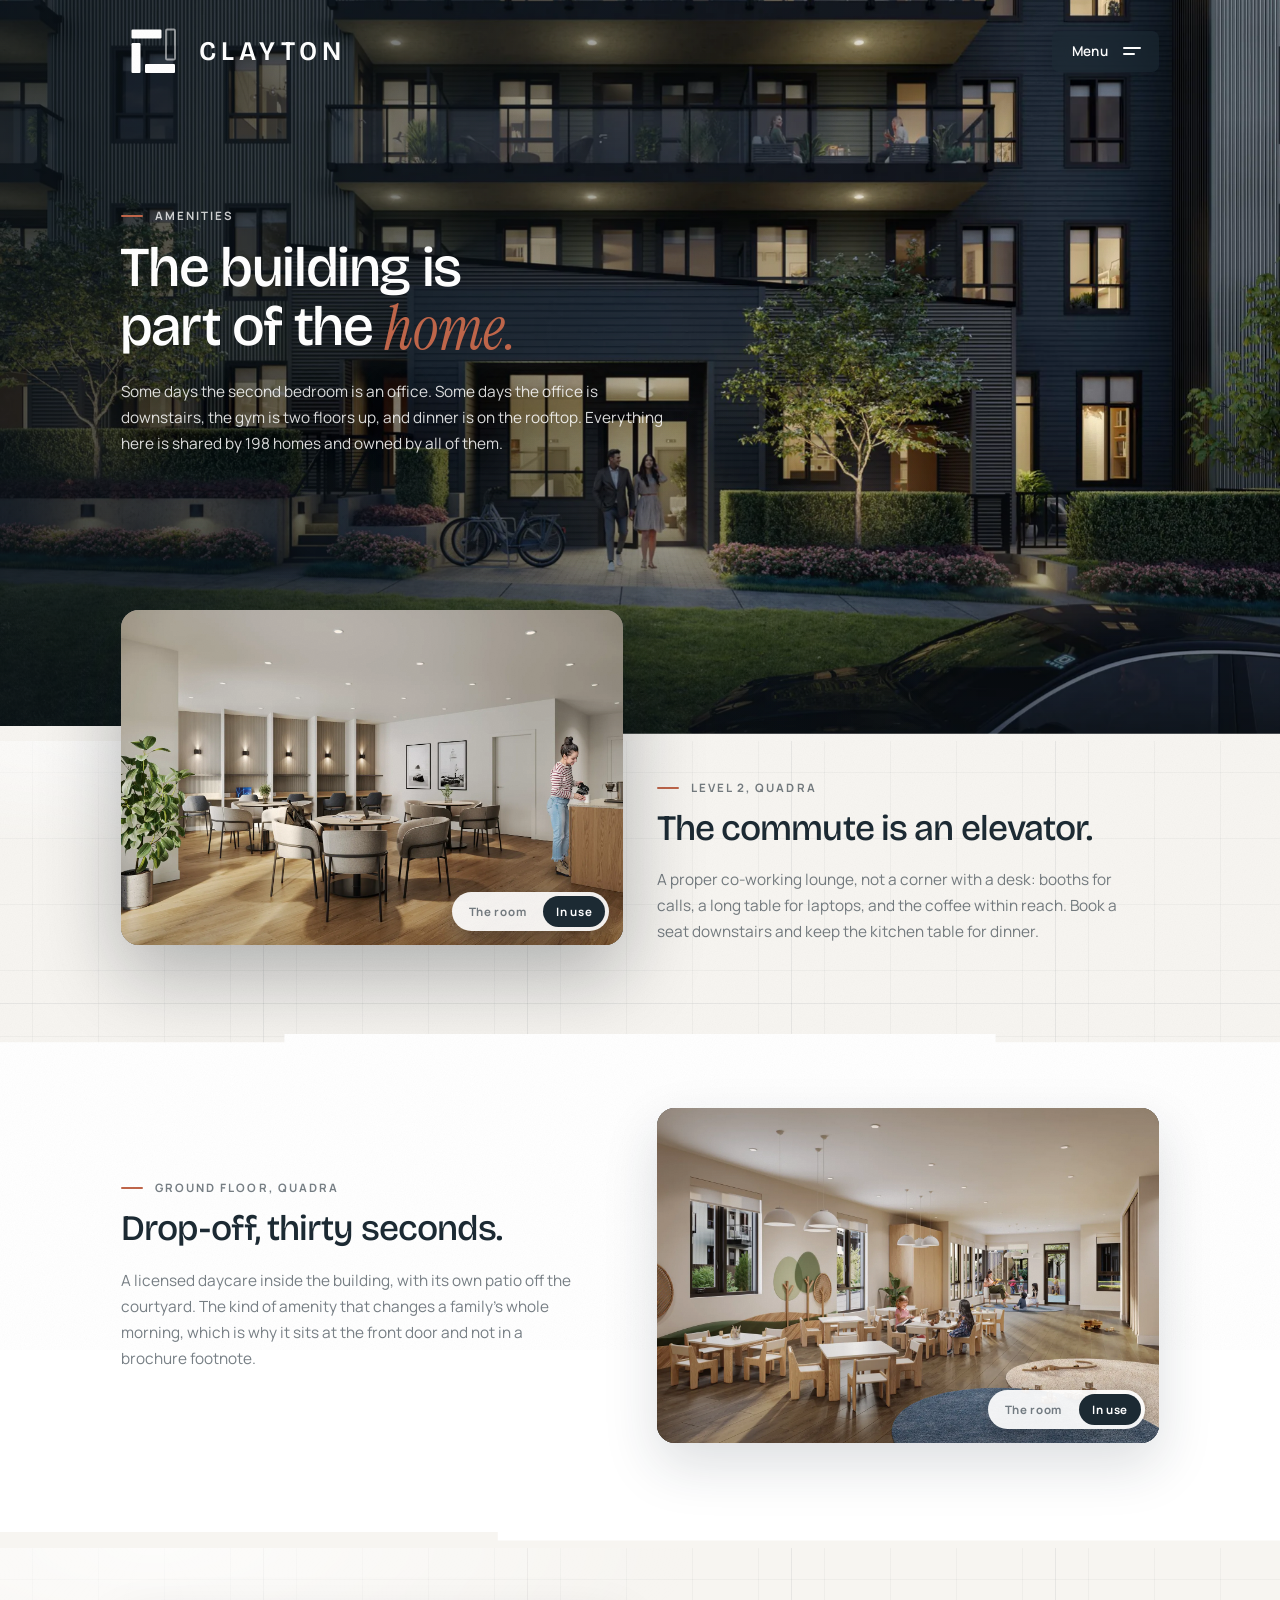
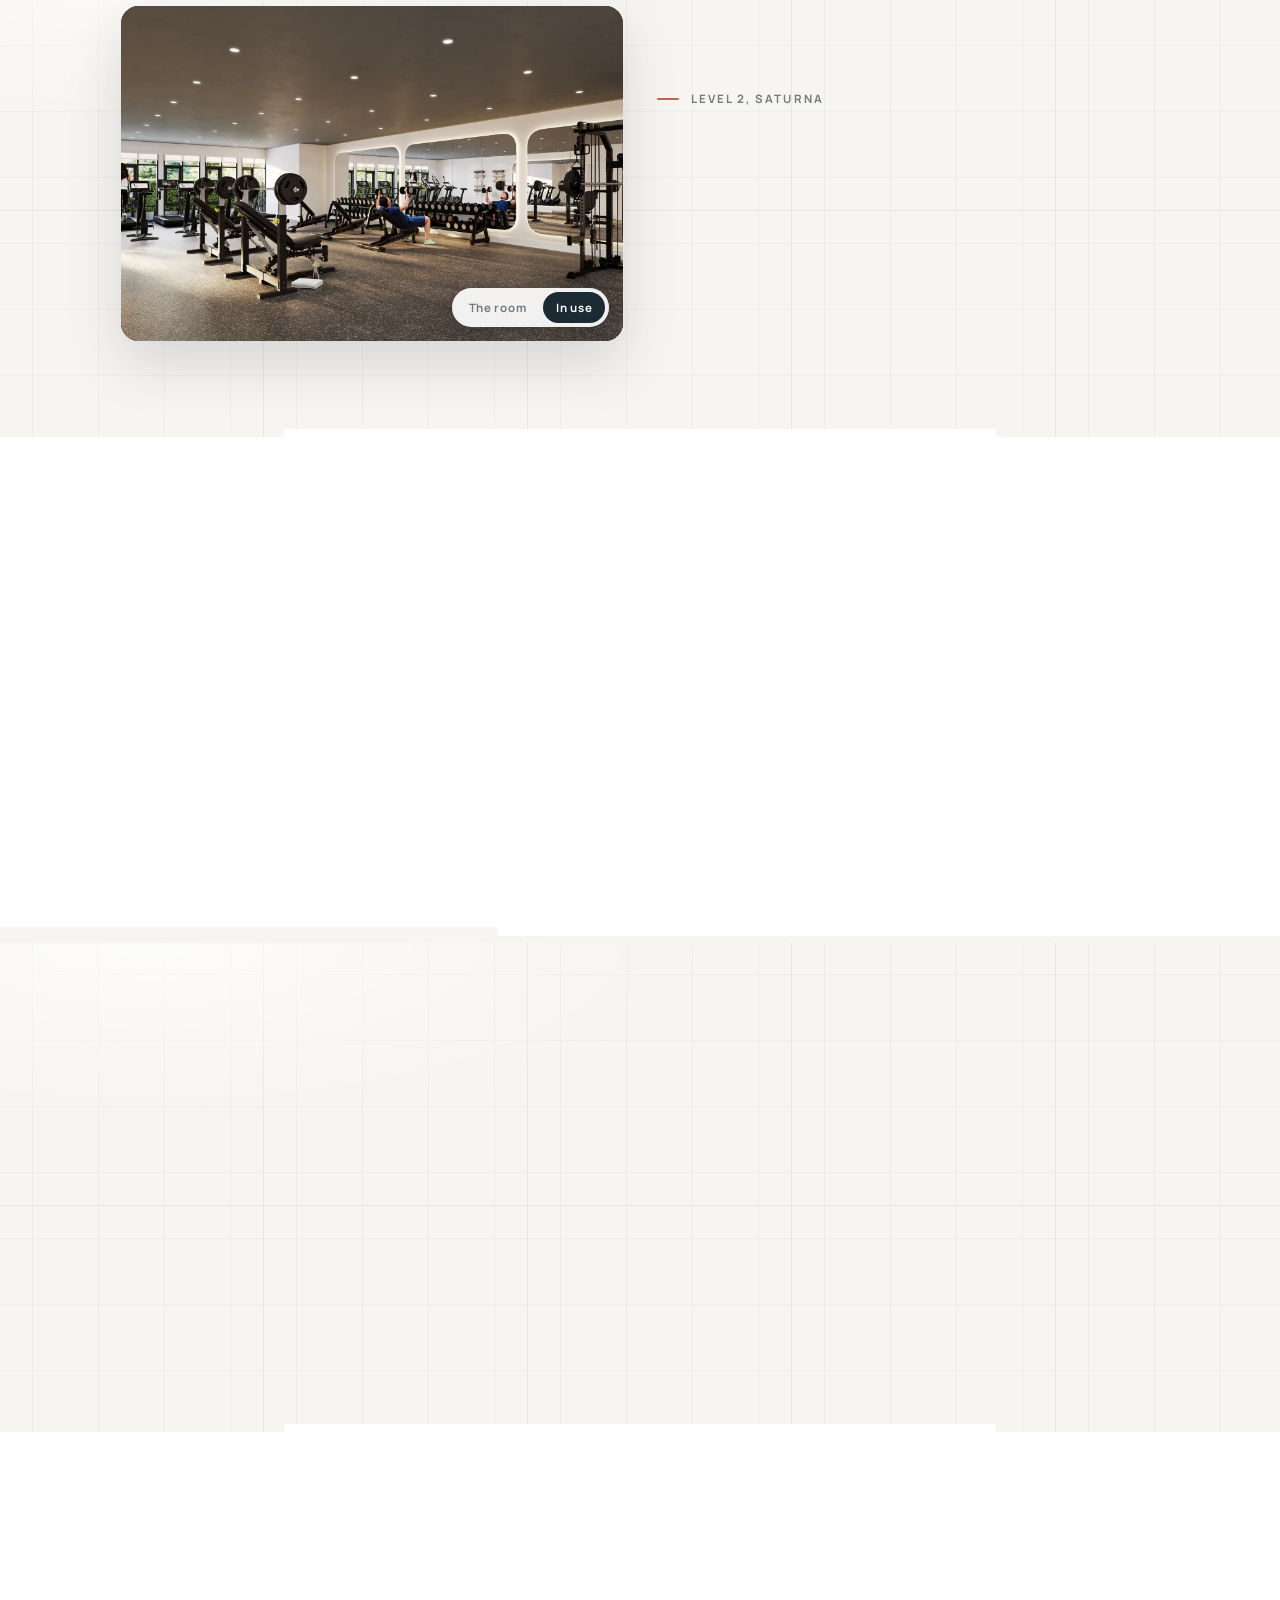
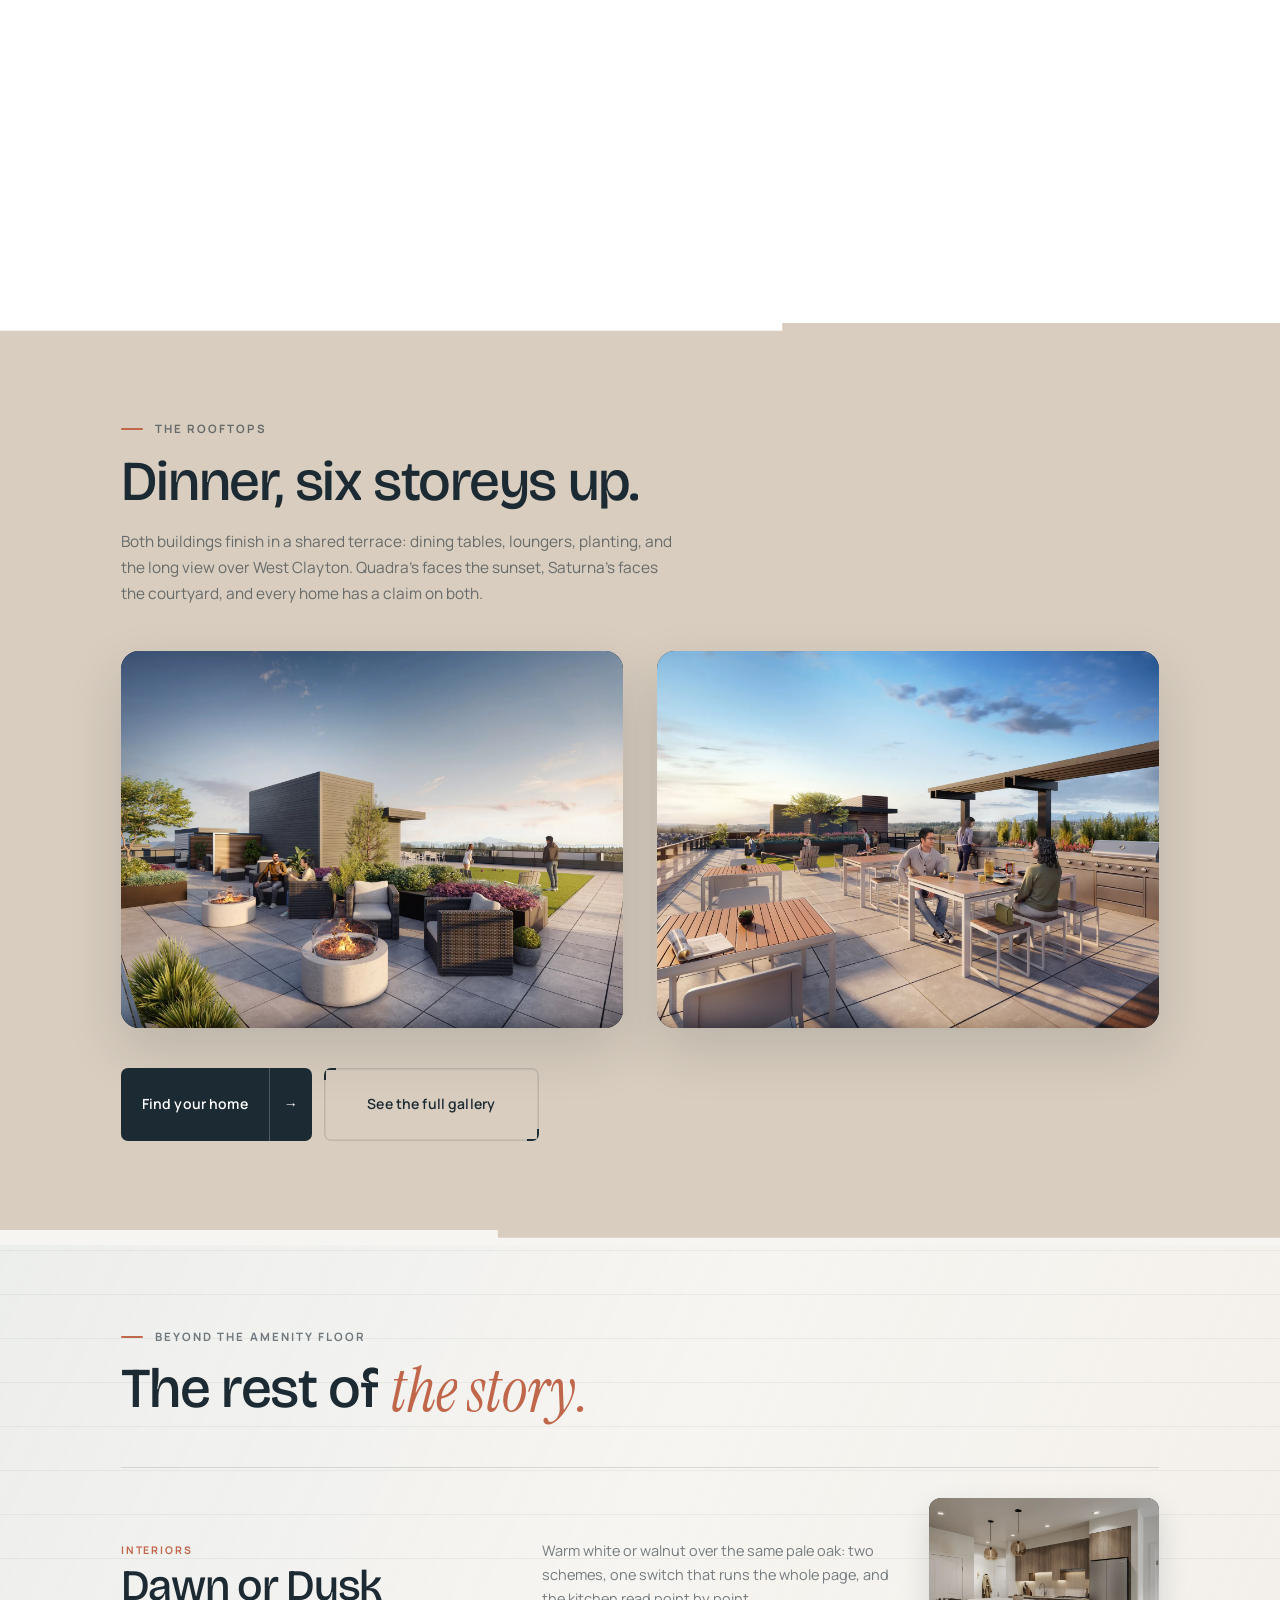
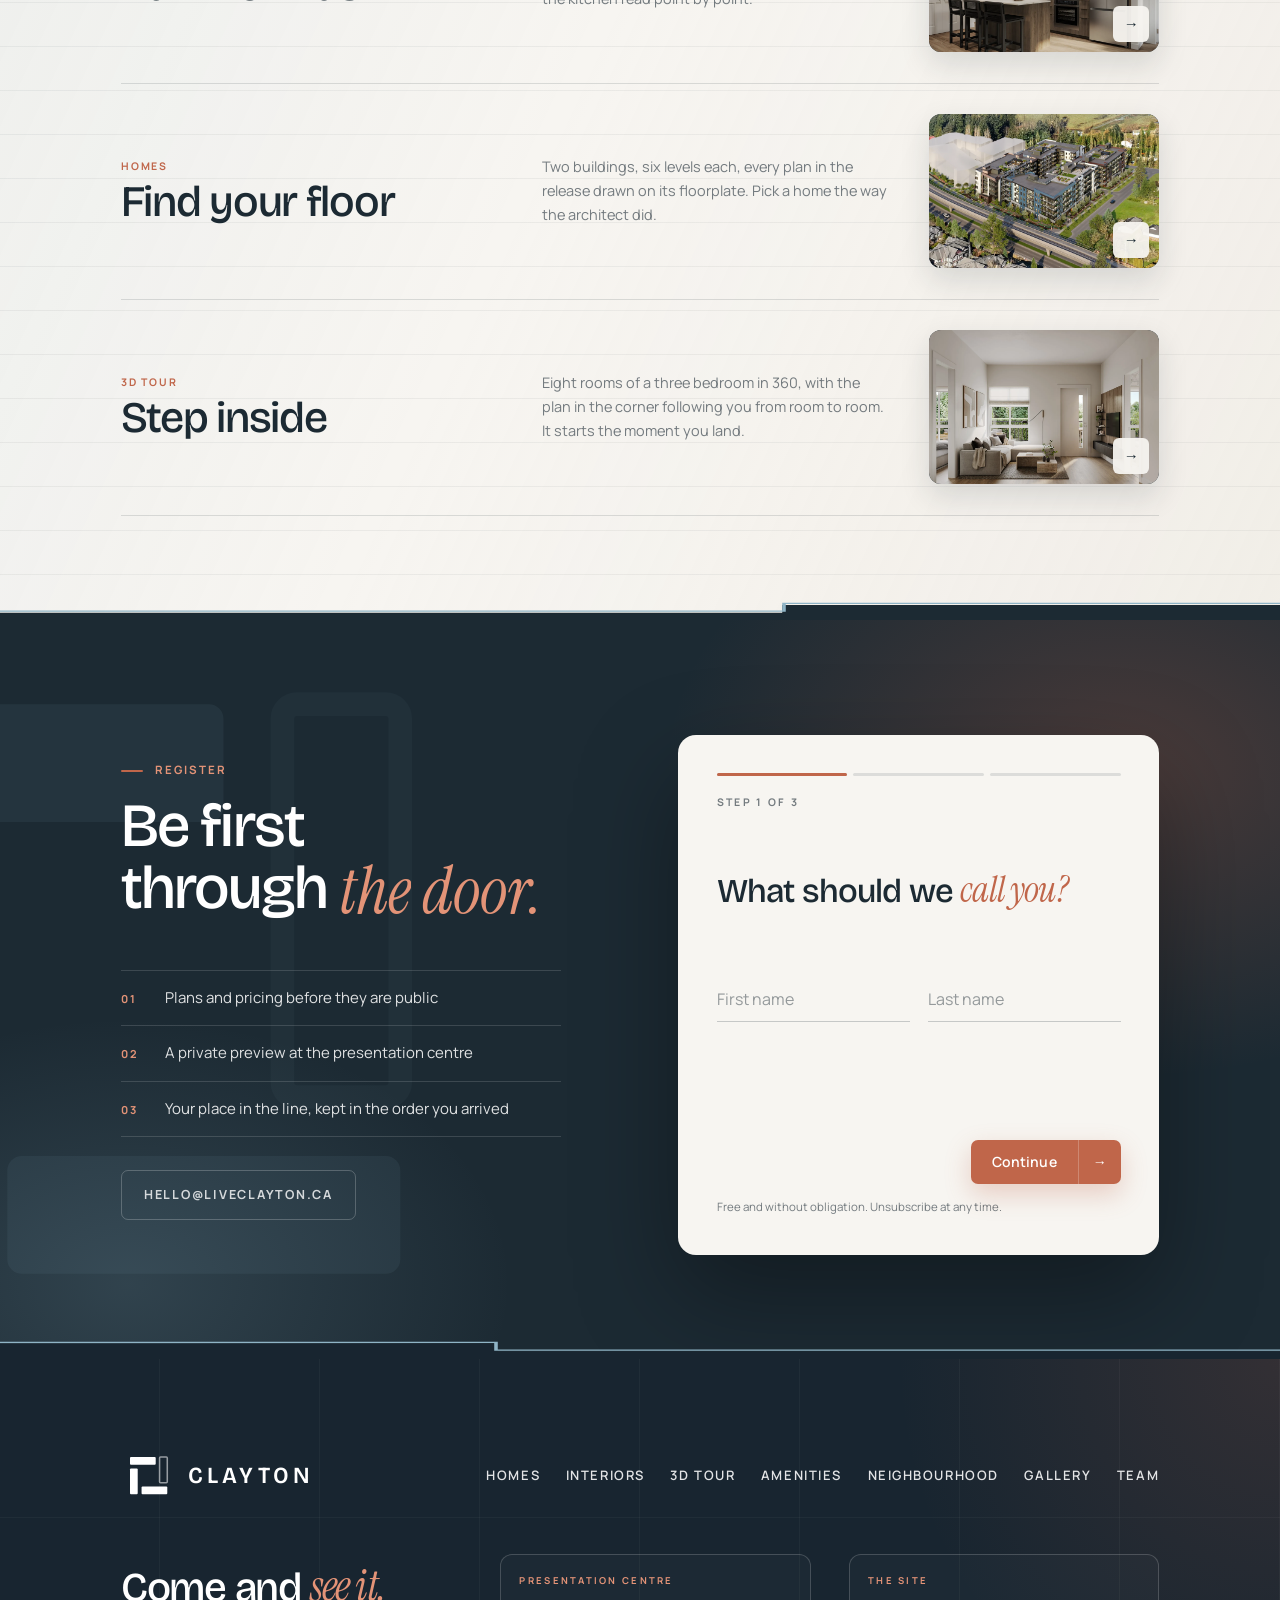
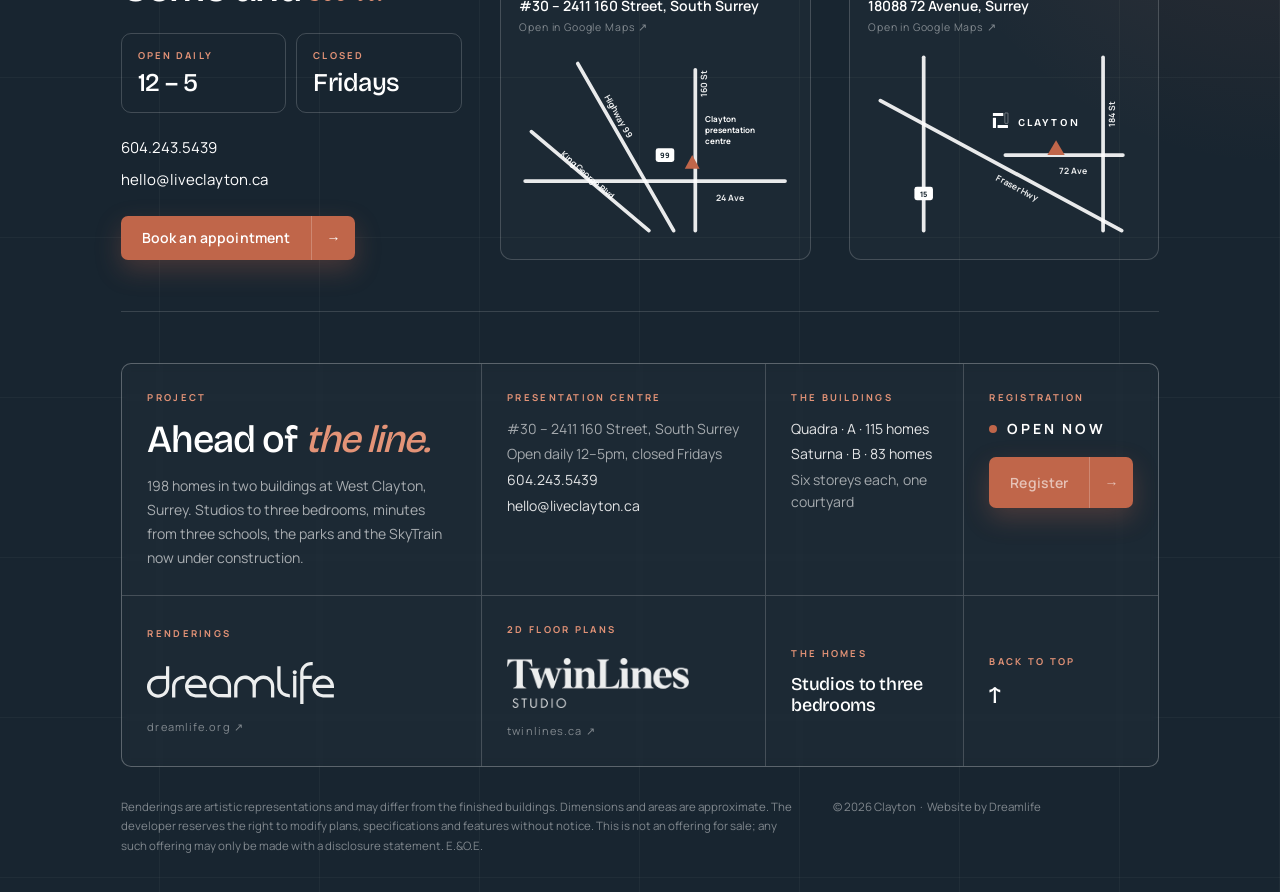
==== commit 58e66542: "Neighbourhood header: the aerial plays its clip once, then settles on the still; cache token to 2026" ====
--- a/amenities.html
+++ b/amenities.html
@@ -7,8 +7,8 @@
 <meta name="description" content="Co-working lounge, daycare, fitness studio, games room and two rooftop terraces, all inside Clayton.">
 <link rel="preload" href="assets/fonts/bricolage.woff2" as="font" type="font/woff2" crossorigin>
 <link rel="preload" href="assets/fonts/manrope.woff2" as="font" type="font/woff2" crossorigin>
-<link rel="stylesheet" href="assets/site.css?v=20260907e">
-<link rel="stylesheet" href="assets/anim.css?v=20260907e">
+<link rel="stylesheet" href="assets/site.css?v=20260907f">
+<link rel="stylesheet" href="assets/anim.css?v=20260907f">
 <style>
 .pagehead{padding:clamp(44px,6vw,80px) 0 0}
 /* the entrance is at the foot of this render, so the header is taller and
@@ -155,24 +155,24 @@
      and either one would pin a fixed panel to the bar's own box -->
 <div class="navmenu" id="navMenu" aria-hidden="true">
   <div class="nm-links">
-    <a class="nm" href="homes.html" data-img="assets/img/Clayton_View_04_Straight_fr.webp?v=20260907e">Homes</a>
-    <a class="nm" href="interiors.html" data-img="assets/img/Clayton_Kitchen_fr_upd.webp?v=20260907e">Interiors</a>
-    <a class="nm" href="tour.html" data-img="assets/img/Clayton_Living_fr.webp?v=20260907e">3D Tour</a>
-    <a class="nm on" href="amenities.html" data-img="assets/img/Clayton_CoWorking_fr_people.webp?v=20260907e">Amenities</a>
-    <a class="nm" href="neighbourhood.html" data-img="assets/img/Clayton_View_05_Aerial_fr_Crop.webp?v=20260907e">Neighbourhood</a>
-    <a class="nm" href="gallery.html" data-img="assets/img/Clayton_Rooftop_Building_A_View1_fr.webp?v=20260907e">Gallery</a>
-    <a class="nm" href="team.html" data-img="assets/img/Clayton_Lobby_fr.webp?v=20260907e">Team</a>
+    <a class="nm" href="homes.html" data-img="assets/img/Clayton_View_04_Straight_fr.webp?v=20260907f">Homes</a>
+    <a class="nm" href="interiors.html" data-img="assets/img/Clayton_Kitchen_fr_upd.webp?v=20260907f">Interiors</a>
+    <a class="nm" href="tour.html" data-img="assets/img/Clayton_Living_fr.webp?v=20260907f">3D Tour</a>
+    <a class="nm on" href="amenities.html" data-img="assets/img/Clayton_CoWorking_fr_people.webp?v=20260907f">Amenities</a>
+    <a class="nm" href="neighbourhood.html" data-img="assets/img/Clayton_View_05_Aerial_fr_Crop.webp?v=20260907f">Neighbourhood</a>
+    <a class="nm" href="gallery.html" data-img="assets/img/Clayton_Rooftop_Building_A_View1_fr.webp?v=20260907f">Gallery</a>
+    <a class="nm" href="team.html" data-img="assets/img/Clayton_Lobby_fr.webp?v=20260907f">Team</a>
     <p class="nm-foot">Presentation Centre &nbsp;&middot;&nbsp; #30 &ndash; 2411 160 Street, South Surrey<br>Open daily 12&ndash;5pm, closed Fridays &nbsp;&middot;&nbsp; 604.243.5439</p>
   </div>
   <aside class="nm-side">
-    <div class="nm-pic"><img src="assets/img/Clayton_Courtyard_fr.webp?v=20260907e" alt=""><img src="" alt=""></div>
+    <div class="nm-pic"><img src="assets/img/Clayton_Courtyard_fr.webp?v=20260907f" alt=""><img src="" alt=""></div>
     <button class="nm-reg" type="button" data-register><span>Register for first access</span><b>&#8594;</b></button>
   </aside>
 </div>
 
 
 <header class="pagehead has-media leave">
-  <div class="ph-media" data-clip="assets/video/amenities-lobby.mp4?v=20260907e" data-par="0.16"><img src="assets/img/Clayton_Lobby_fr.webp?v=20260907e" alt="The lobby at Clayton"></div>
+  <div class="ph-media" data-clip="assets/video/amenities-lobby.mp4?v=20260907f" data-par="0.16"><img src="assets/img/Clayton_Lobby_fr.webp?v=20260907f" alt="The lobby at Clayton"></div>
   <div class="ph-veil"></div>
   <div class="wrap ph-in">
     <div class="kicker">Amenities</div>
@@ -187,8 +187,8 @@
 <section class="am first jn jn-step-l tex-plate leave" style="--jc:var(--paper)">
   <div class="wrap grid2">
     <figure class="frame reveal peopled" data-pair>
-      <img class="a" src="assets/img/Clayton_CoWorking_fr.webp?v=20260907e" alt="The co-working lounge" loading="lazy">
-      <img class="b" src="assets/img/Clayton_CoWorking_fr_people.webp?v=20260907e" alt="The co-working lounge in use">
+      <img class="a" src="assets/img/Clayton_CoWorking_fr.webp?v=20260907f" alt="The co-working lounge" loading="lazy">
+      <img class="b" src="assets/img/Clayton_CoWorking_fr_people.webp?v=20260907f" alt="The co-working lounge in use">
       <div class="pswitch" role="group" aria-label="Show the room with or without people">
         <button type="button" data-mode="empty">The room</button>
         <button type="button" class="on" data-mode="people">In use</button>
@@ -208,8 +208,8 @@
 <section class="am flip jn jn-shelf tex-lines leave" style="background:#fff;--jc:#fff">
   <div class="wrap grid2">
     <figure class="frame reveal peopled" data-pair>
-      <img class="a" src="assets/img/Clayton_Daycare_fr.webp?v=20260907e" alt="The daycare" loading="lazy">
-      <img class="b" src="assets/img/Clayton_Daycare_fr_people.webp?v=20260907e" alt="The daycare in use">
+      <img class="a" src="assets/img/Clayton_Daycare_fr.webp?v=20260907f" alt="The daycare" loading="lazy">
+      <img class="b" src="assets/img/Clayton_Daycare_fr_people.webp?v=20260907f" alt="The daycare in use">
       <div class="pswitch" role="group" aria-label="Show the room with or without people">
         <button type="button" data-mode="empty">The room</button>
         <button type="button" class="on" data-mode="people">In use</button>
@@ -229,8 +229,8 @@
 <section class="am jn jn-step-l tex-plate leave" style="--jc:var(--paper)">
   <div class="wrap grid2">
     <figure class="frame reveal peopled" data-pair>
-      <img class="a" src="assets/img/Clayton_Fitness_fr.webp?v=20260907e" alt="The fitness studio" loading="lazy">
-      <img class="b" src="assets/img/Clayton_Fitness_fr_people.webp?v=20260907e" alt="The fitness studio in use">
+      <img class="a" src="assets/img/Clayton_Fitness_fr.webp?v=20260907f" alt="The fitness studio" loading="lazy">
+      <img class="b" src="assets/img/Clayton_Fitness_fr_people.webp?v=20260907f" alt="The fitness studio in use">
       <div class="pswitch" role="group" aria-label="Show the room with or without people">
         <button type="button" data-mode="empty">The room</button>
         <button type="button" class="on" data-mode="people">In use</button>
@@ -250,8 +250,8 @@
 <section class="am flip jn jn-shelf tex-lines leave" style="background:#fff;--jc:#fff">
   <div class="wrap grid2">
     <figure class="frame reveal peopled" data-pair>
-      <img class="a" src="assets/img/Clayton_GamesRoom_fr.webp?v=20260907e" alt="The games room" loading="lazy">
-      <img class="b" src="assets/img/Clayton_GamesRoom_fr_people.webp?v=20260907e" alt="The games room in use">
+      <img class="a" src="assets/img/Clayton_GamesRoom_fr.webp?v=20260907f" alt="The games room" loading="lazy">
+      <img class="b" src="assets/img/Clayton_GamesRoom_fr_people.webp?v=20260907f" alt="The games room in use">
       <div class="pswitch" role="group" aria-label="Show the room with or without people">
         <button type="button" data-mode="empty">The room</button>
         <button type="button" class="on" data-mode="people">In use</button>
@@ -270,8 +270,8 @@
 <section class="am jn jn-step-l tex-plate leave" style="--jc:var(--paper)">
   <div class="wrap grid2">
     <figure class="frame reveal" data-lightbox data-title="The lobby"
-            data-full="assets/img/Clayton_Lobby_fr.webp?v=20260907e">
-      <img src="assets/img/Clayton_Lobby_fr.webp?v=20260907e" alt="The lobby" loading="lazy">
+            data-full="assets/img/Clayton_Lobby_fr.webp?v=20260907f">
+      <img src="assets/img/Clayton_Lobby_fr.webp?v=20260907f" alt="The lobby" loading="lazy">
     </figure>
     <div>
       <div class="kicker reveal">The arrival</div>
@@ -286,8 +286,8 @@
 <section class="am flip jn jn-shelf tex-lines leave" style="background:#fff;--jc:#fff">
   <div class="wrap grid2">
     <figure class="frame reveal" data-lightbox data-title="The kids room"
-            data-full="assets/img/Clayton_KidsRoom_fr.webp?v=20260907e">
-      <img src="assets/img/Clayton_KidsRoom_fr.webp?v=20260907e" alt="The kids room" loading="lazy">
+            data-full="assets/img/Clayton_KidsRoom_fr.webp?v=20260907f">
+      <img src="assets/img/Clayton_KidsRoom_fr.webp?v=20260907f" alt="The kids room" loading="lazy">
     </figure>
     <div>
       <div class="kicker reveal">Rainy days</div>
@@ -309,12 +309,12 @@
        the courtyard, and every home has a claim on both.</p>
     <div class="grid2" style="margin-top:clamp(26px,3.4vw,44px)">
       <figure class="frame reveal" style="margin:0" data-lightbox data-title="Quadra rooftop"
-              data-full="assets/img/Clayton_Rooftop_Building_A_View1_fr.webp?v=20260907e">
-        <img src="assets/img/Clayton_Rooftop_Building_A_View1_fr.webp?v=20260907e" alt="Quadra rooftop terrace" loading="lazy">
+              data-full="assets/img/Clayton_Rooftop_Building_A_View1_fr.webp?v=20260907f">
+        <img src="assets/img/Clayton_Rooftop_Building_A_View1_fr.webp?v=20260907f" alt="Quadra rooftop terrace" loading="lazy">
       </figure>
       <figure class="frame reveal d1" style="margin:0" data-lightbox data-title="Saturna rooftop"
-              data-full="assets/img/Clayton_Rooftop_Building_B_View1_fr.webp?v=20260907e">
-        <img src="assets/img/Clayton_Rooftop_Building_B_View1_fr.webp?v=20260907e" alt="Saturna rooftop terrace" loading="lazy">
+              data-full="assets/img/Clayton_Rooftop_Building_B_View1_fr.webp?v=20260907f">
+        <img src="assets/img/Clayton_Rooftop_Building_B_View1_fr.webp?v=20260907f" alt="Saturna rooftop terrace" loading="lazy">
       </figure>
     </div>
     <div class="hero-ctas reveal d2" style="margin-top:clamp(26px,3.4vw,40px)">
@@ -332,17 +332,17 @@
       <a class="reveal" href="interiors.html">
         <span><i>Interiors</i><b>Dawn or Dusk</b></span>
         <p>Warm white or walnut over the same pale oak: two schemes, one switch that runs the whole page, and the kitchen read point by point.</p>
-        <span class="pic"><img src="assets/img/Clayton_Kitchen_Dark_fr_upd.webp?v=20260907e" alt="The kitchen, Dusk" loading="lazy"><span class="go"><span>&#8594;</span></span></span>
+        <span class="pic"><img src="assets/img/Clayton_Kitchen_Dark_fr_upd.webp?v=20260907f" alt="The kitchen, Dusk" loading="lazy"><span class="go"><span>&#8594;</span></span></span>
       </a>
       <a class="reveal d1" href="homes.html">
         <span><i>Homes</i><b>Find your floor</b></span>
         <p>Two buildings, six levels each, every plan in the release drawn on its floorplate. Pick a home the way the architect did.</p>
-        <span class="pic"><img src="assets/img/Clayton_View_05_Aerial_fr_Crop.webp?v=20260907e" alt="Clayton from the air" loading="lazy"><span class="go"><span>&#8594;</span></span></span>
+        <span class="pic"><img src="assets/img/Clayton_View_05_Aerial_fr_Crop.webp?v=20260907f" alt="Clayton from the air" loading="lazy"><span class="go"><span>&#8594;</span></span></span>
       </a>
       <a class="reveal d2" href="tour.html#start">
         <span><i>3D Tour</i><b>Step inside</b></span>
         <p>Eight rooms of a three bedroom in 360, with the plan in the corner following you from room to room. It starts the moment you land.</p>
-        <span class="pic"><img src="assets/img/Clayton_Living_fr.webp?v=20260907e" alt="The living room" loading="lazy"><span class="go"><span>&#8594;</span></span></span>
+        <span class="pic"><img src="assets/img/Clayton_Living_fr.webp?v=20260907f" alt="The living room" loading="lazy"><span class="go"><span>&#8594;</span></span></span>
       </a>
     </div>
   </div>
@@ -515,10 +515,10 @@
   </div>
 </footer>
 
-<script src="assets/site.js?v=20260907e"></script>
-<script src="assets/register.js?v=20260907e" defer></script>
-<script src="assets/anim.js?v=20260907e" defer></script>
-<script src="assets/clip.js?v=20260907e" defer></script>
+<script src="assets/site.js?v=20260907f"></script>
+<script src="assets/register.js?v=20260907f" defer></script>
+<script src="assets/anim.js?v=20260907f" defer></script>
+<script src="assets/clip.js?v=20260907f" defer></script>
 <script>
 /* The people switch. Two stacked images per figure and a crossfade between
    them, so the camera never moves and only the life appears. */
